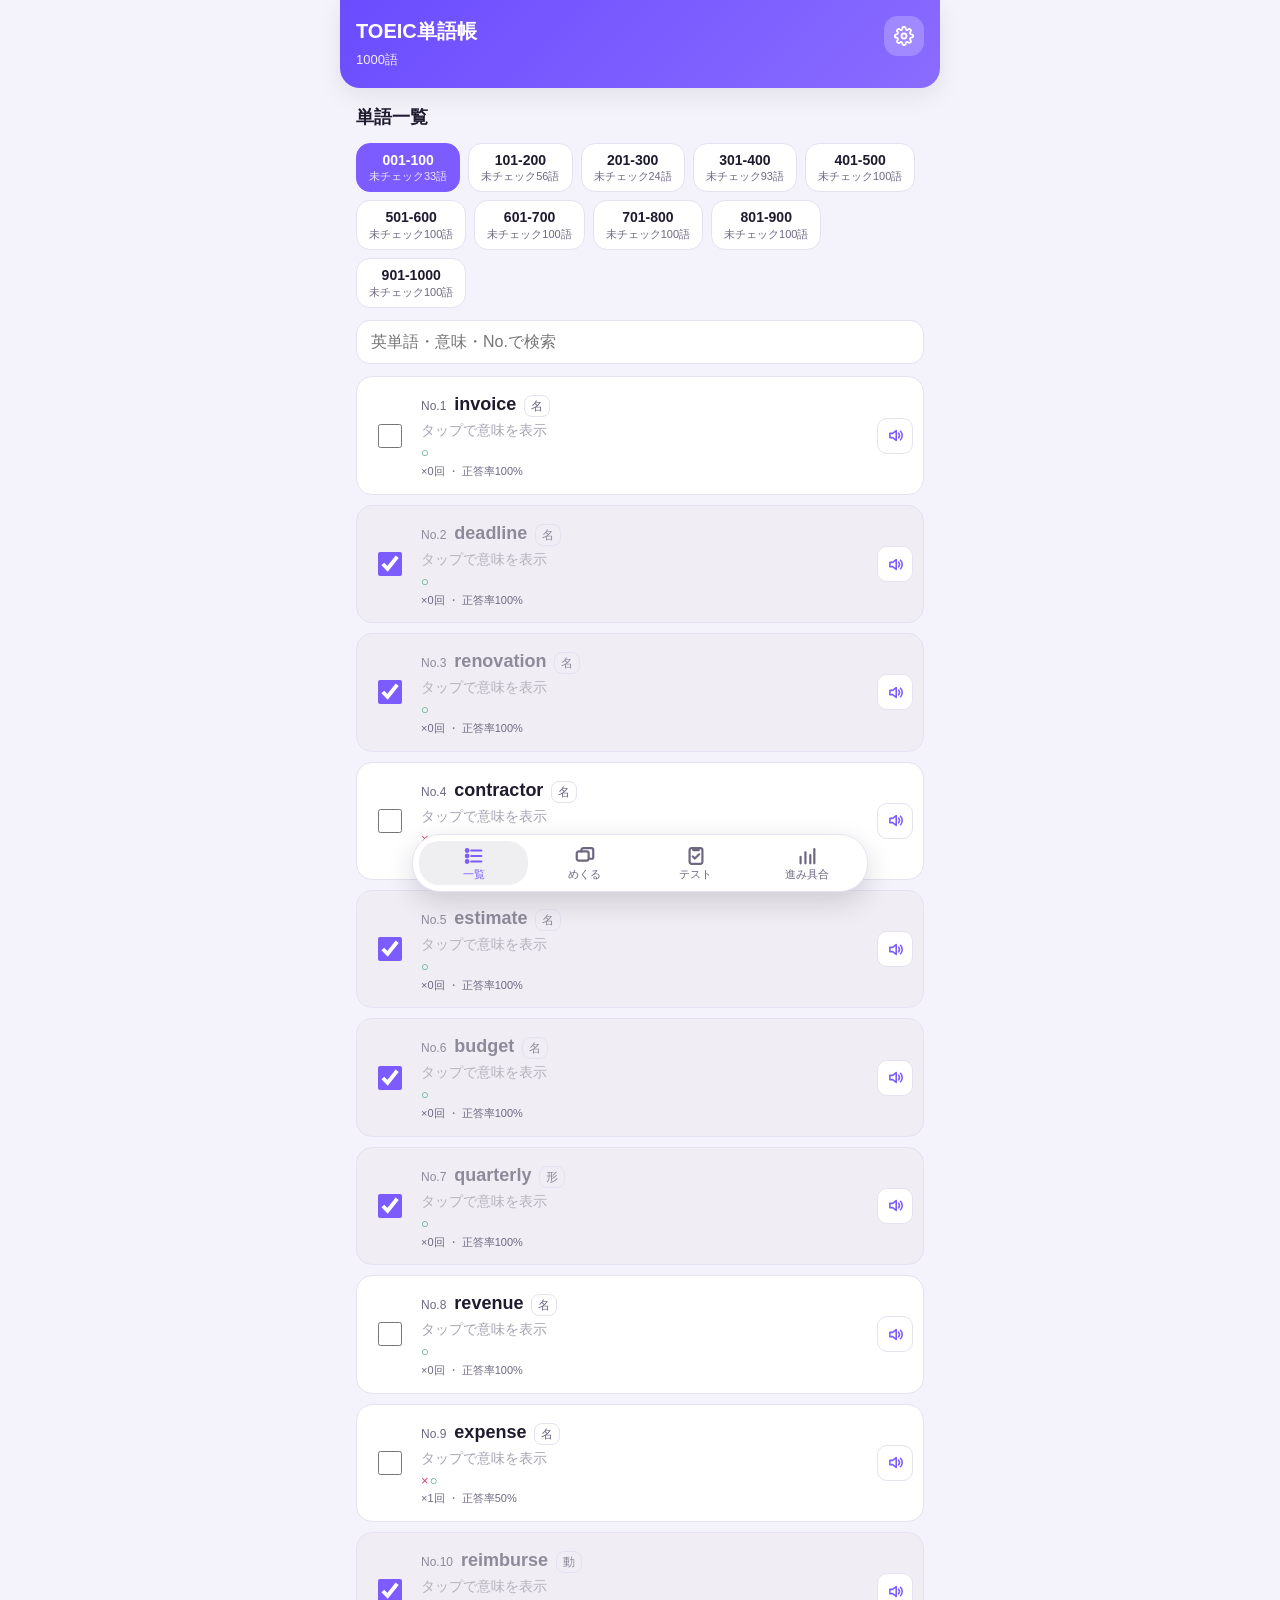
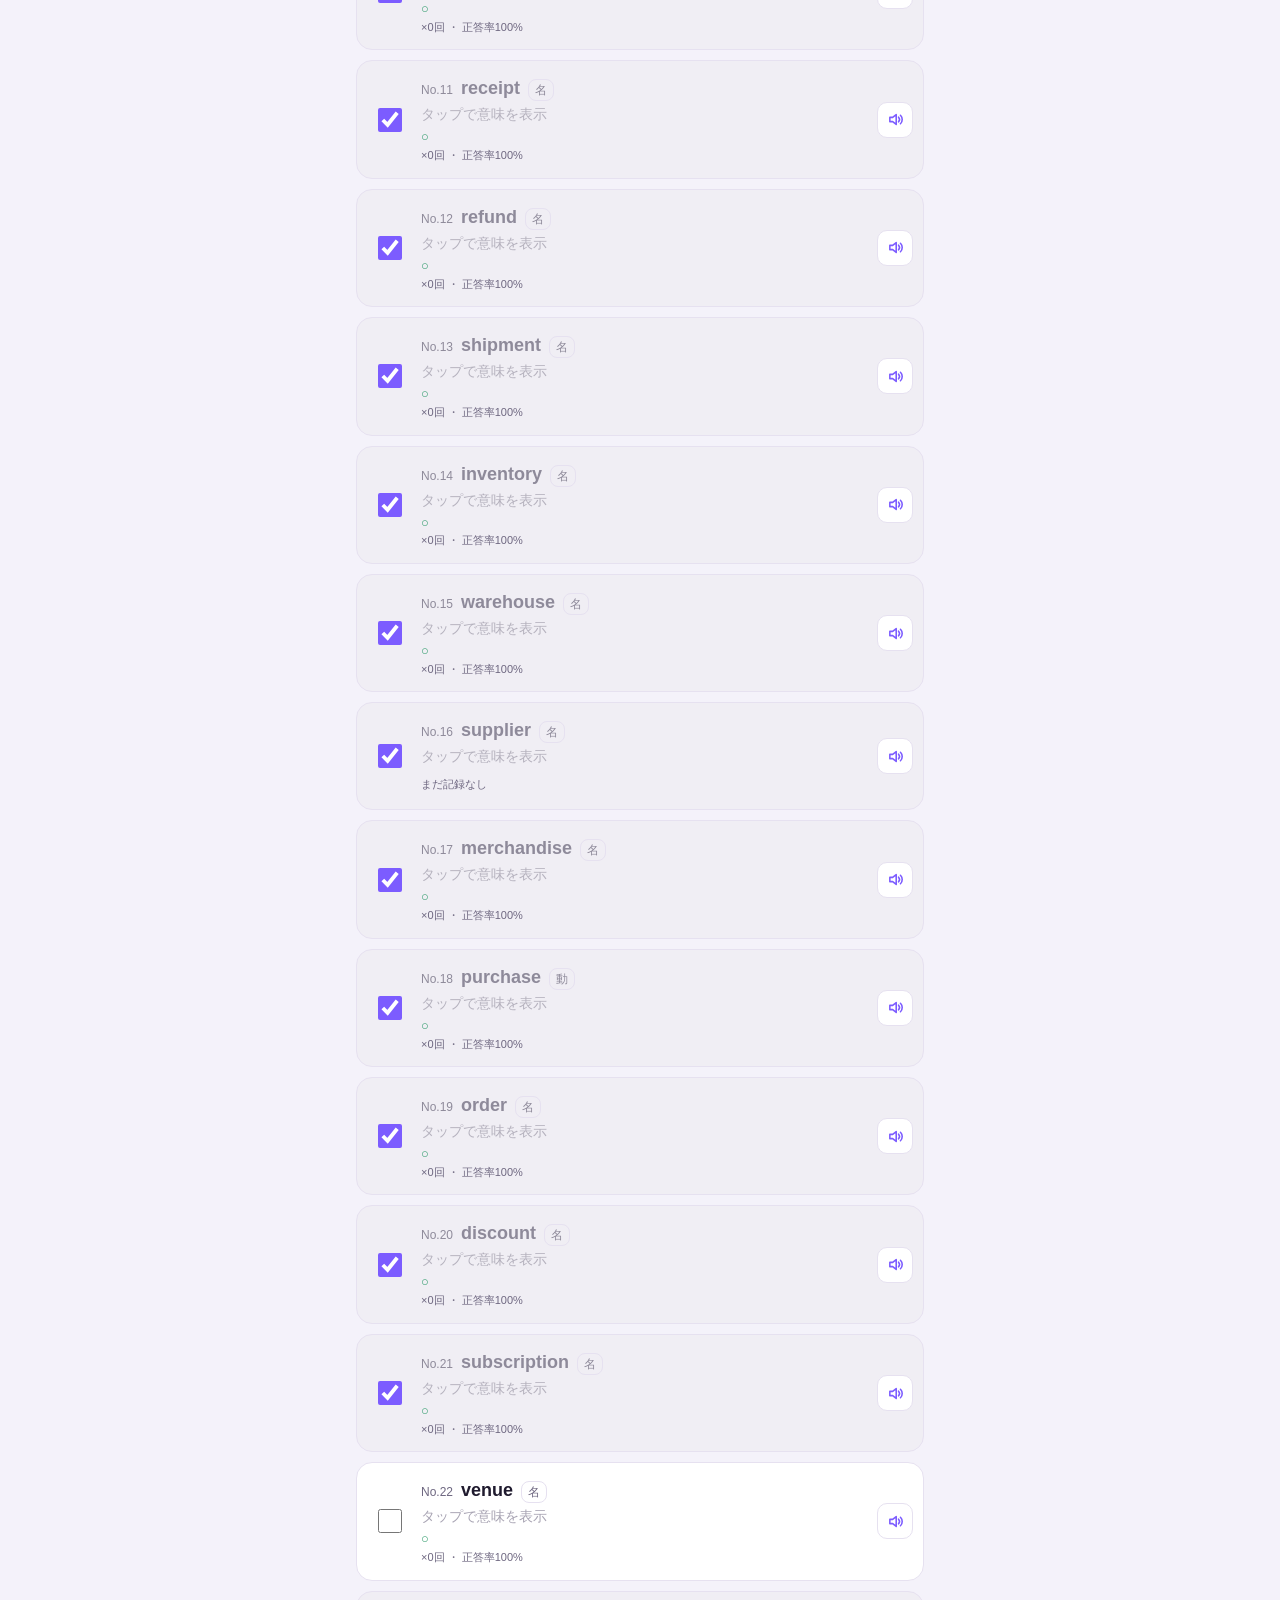
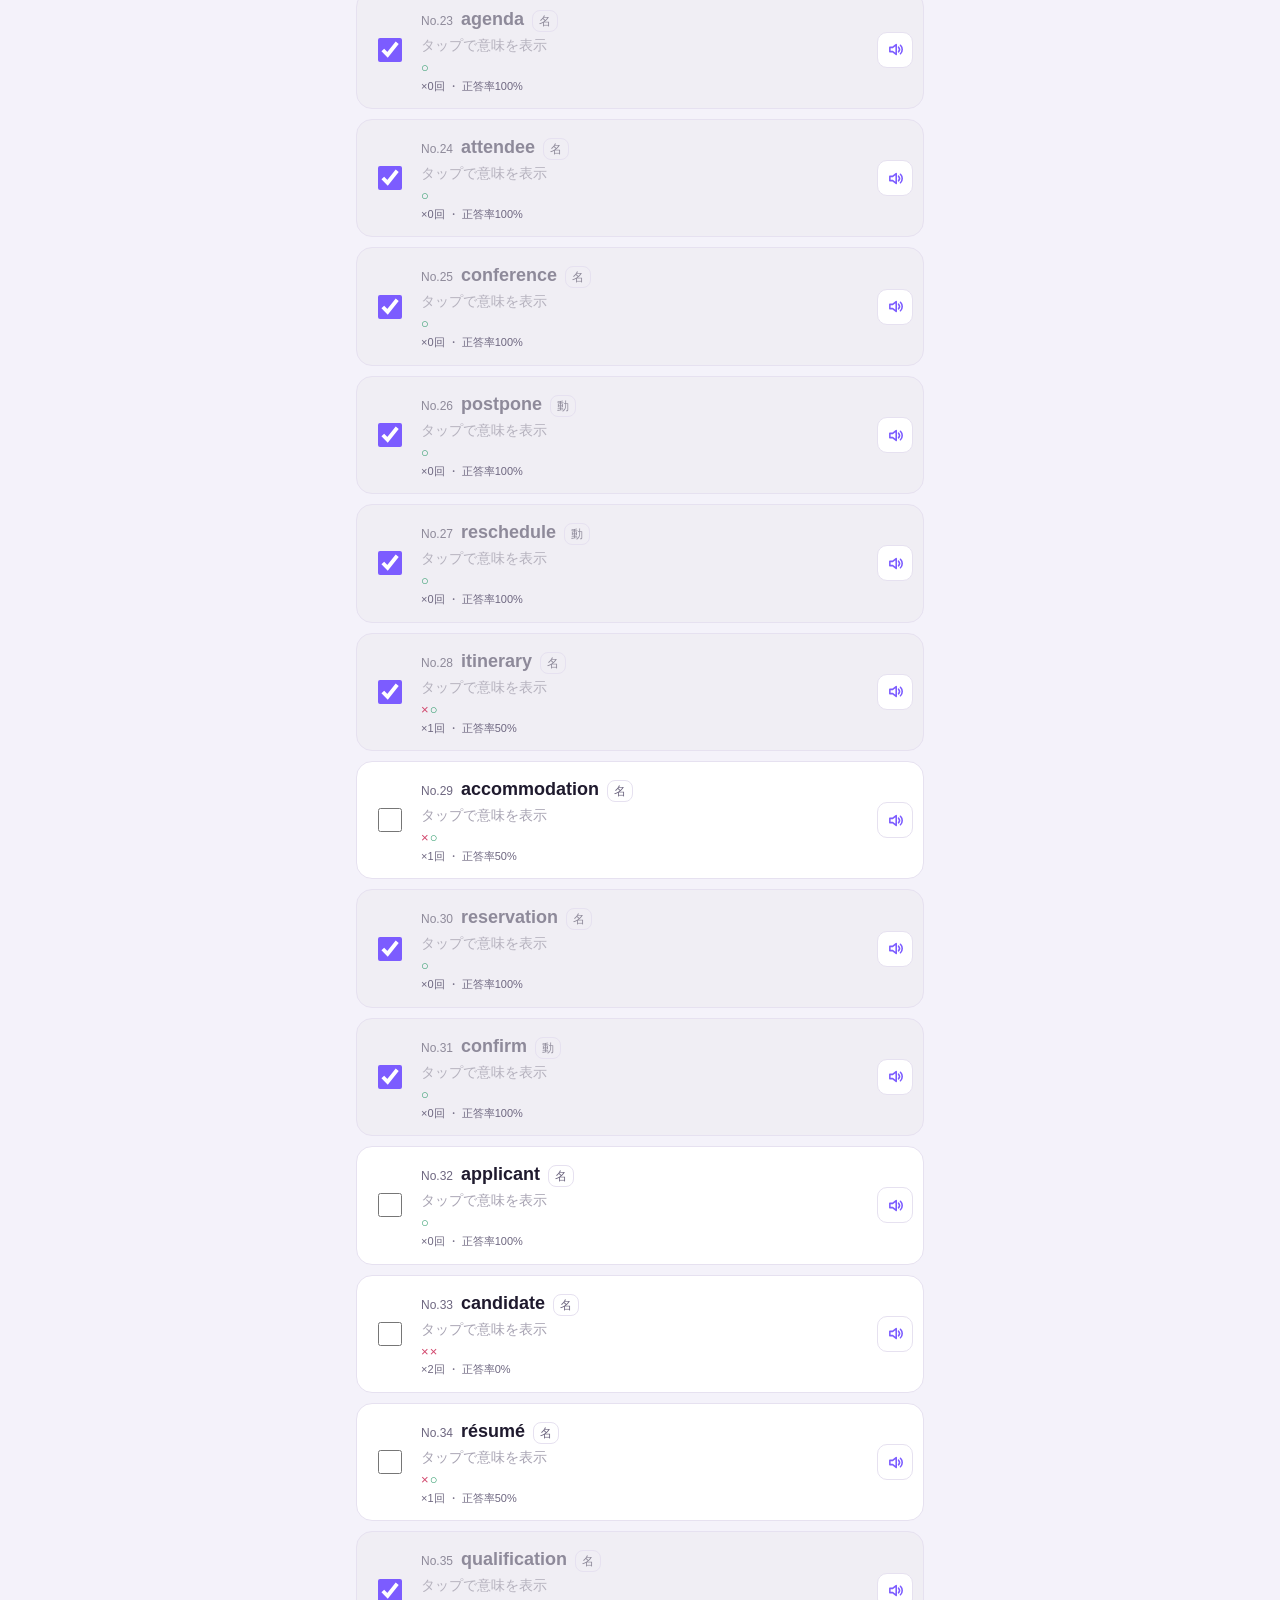
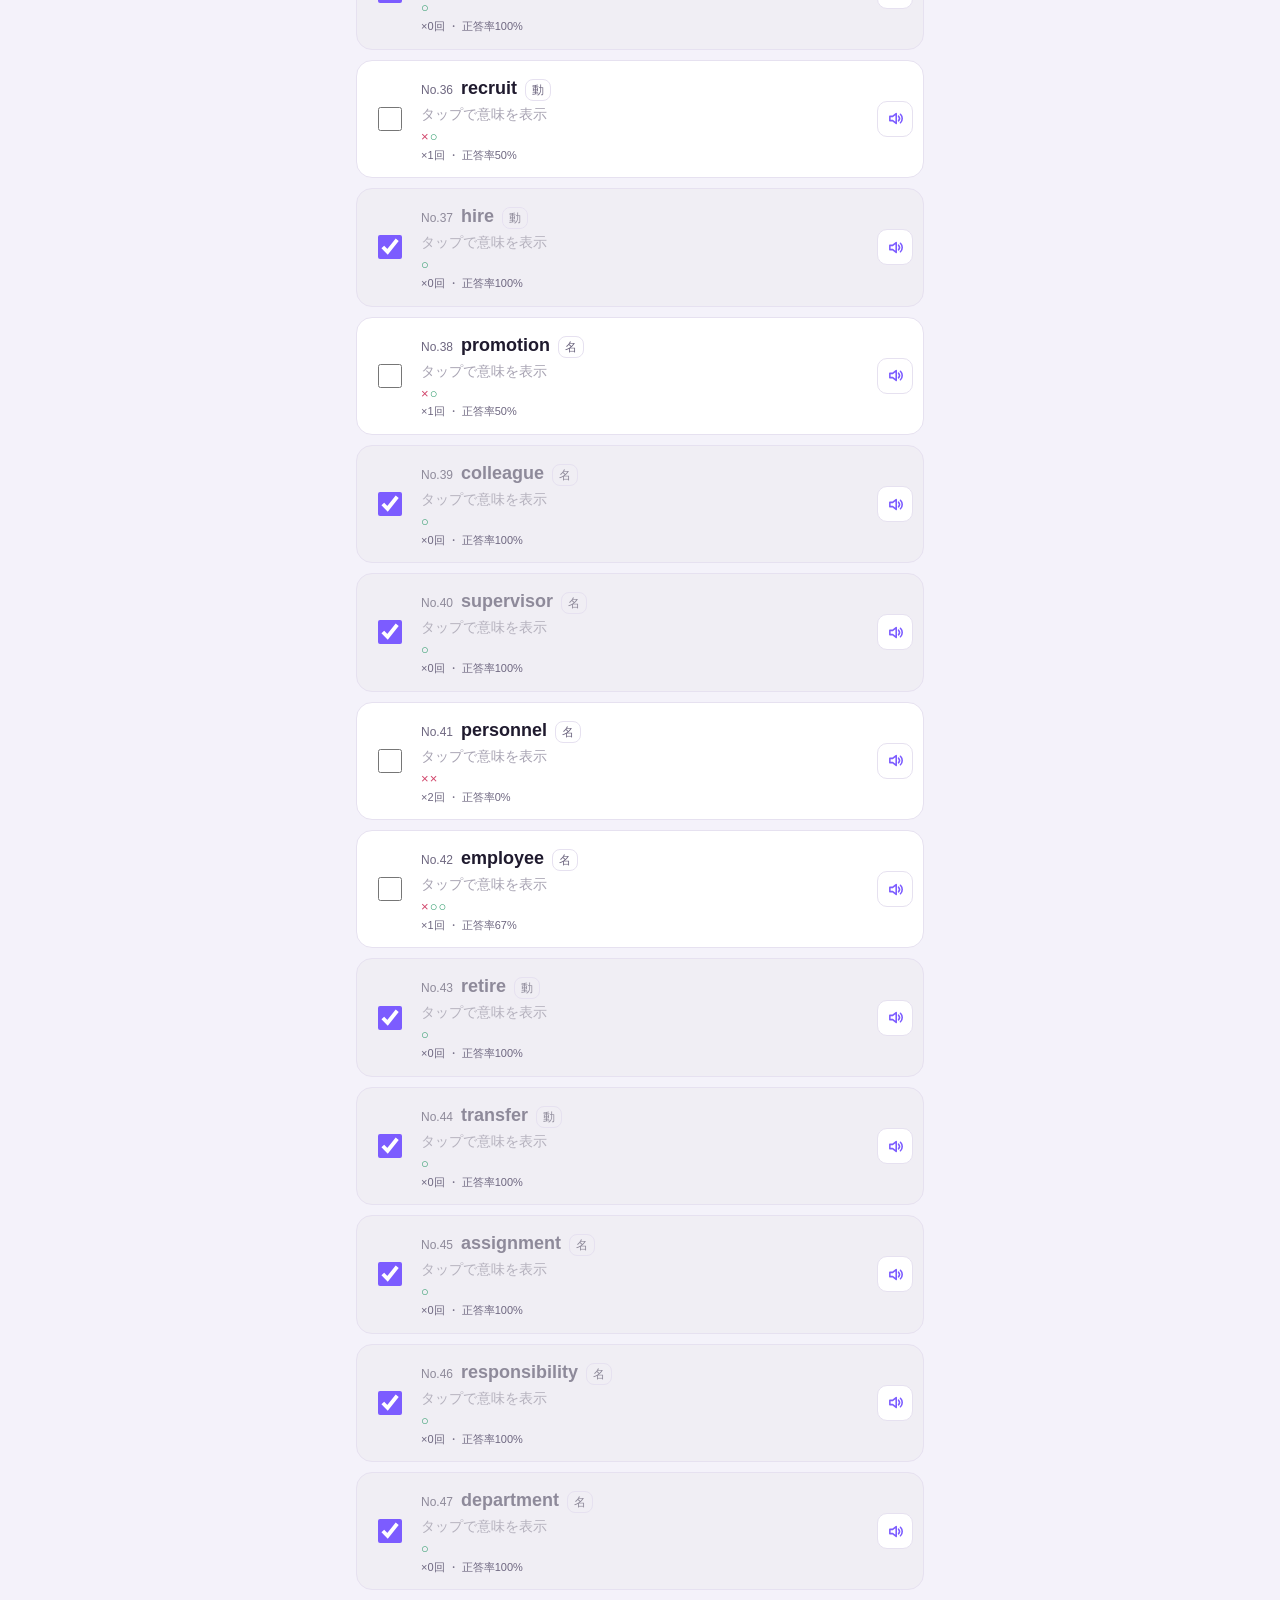
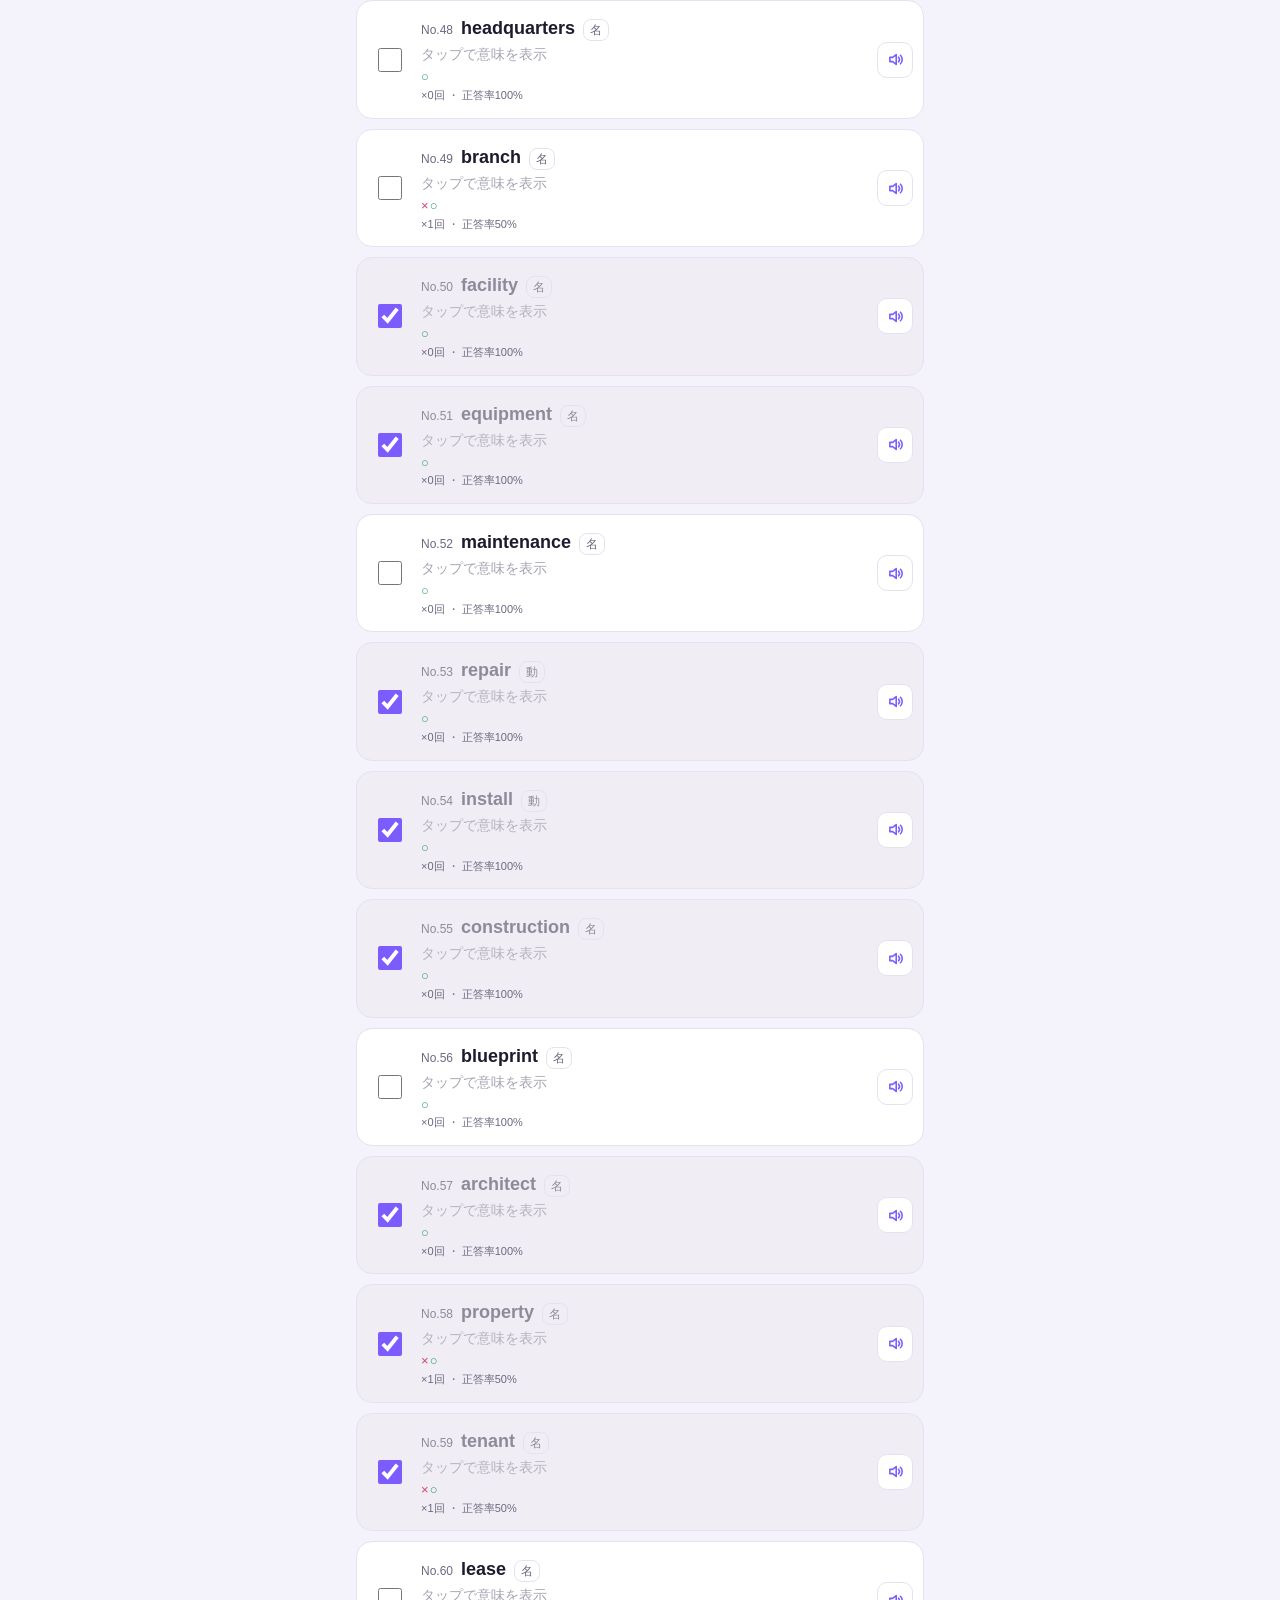
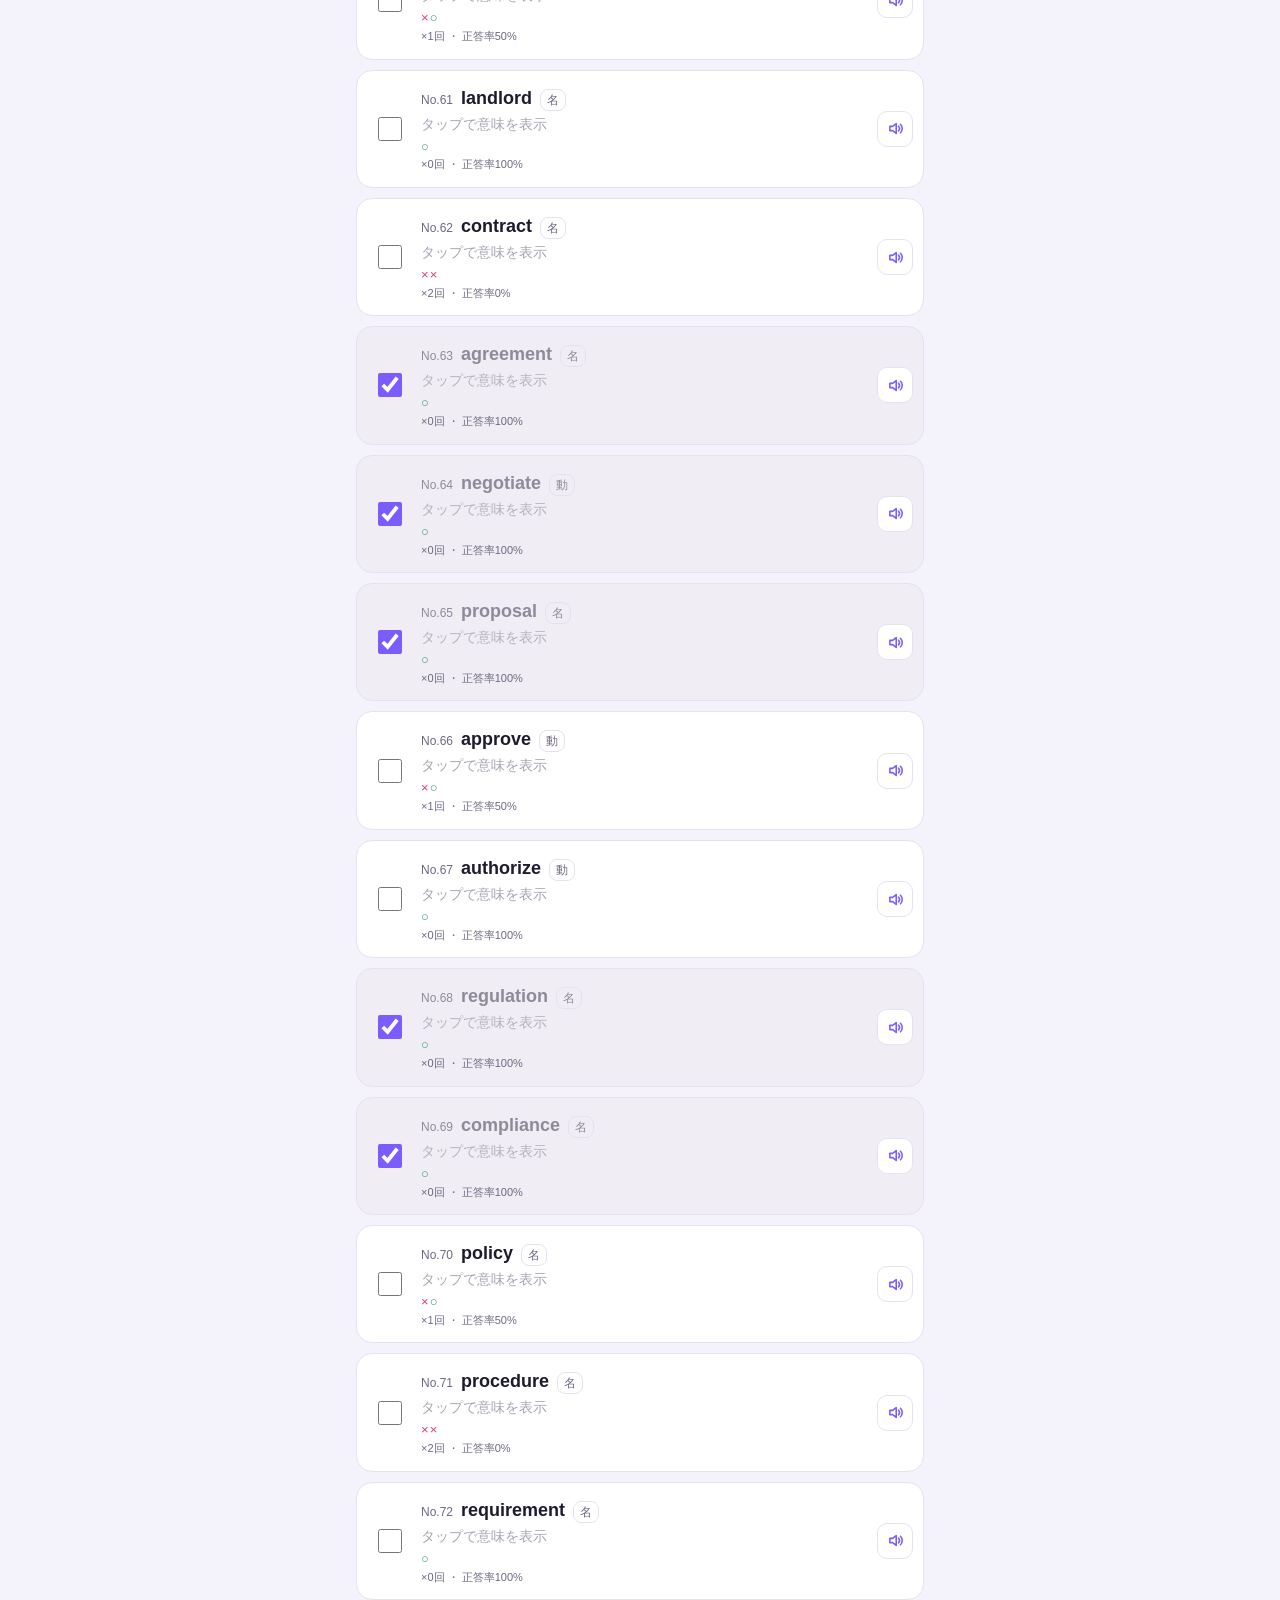
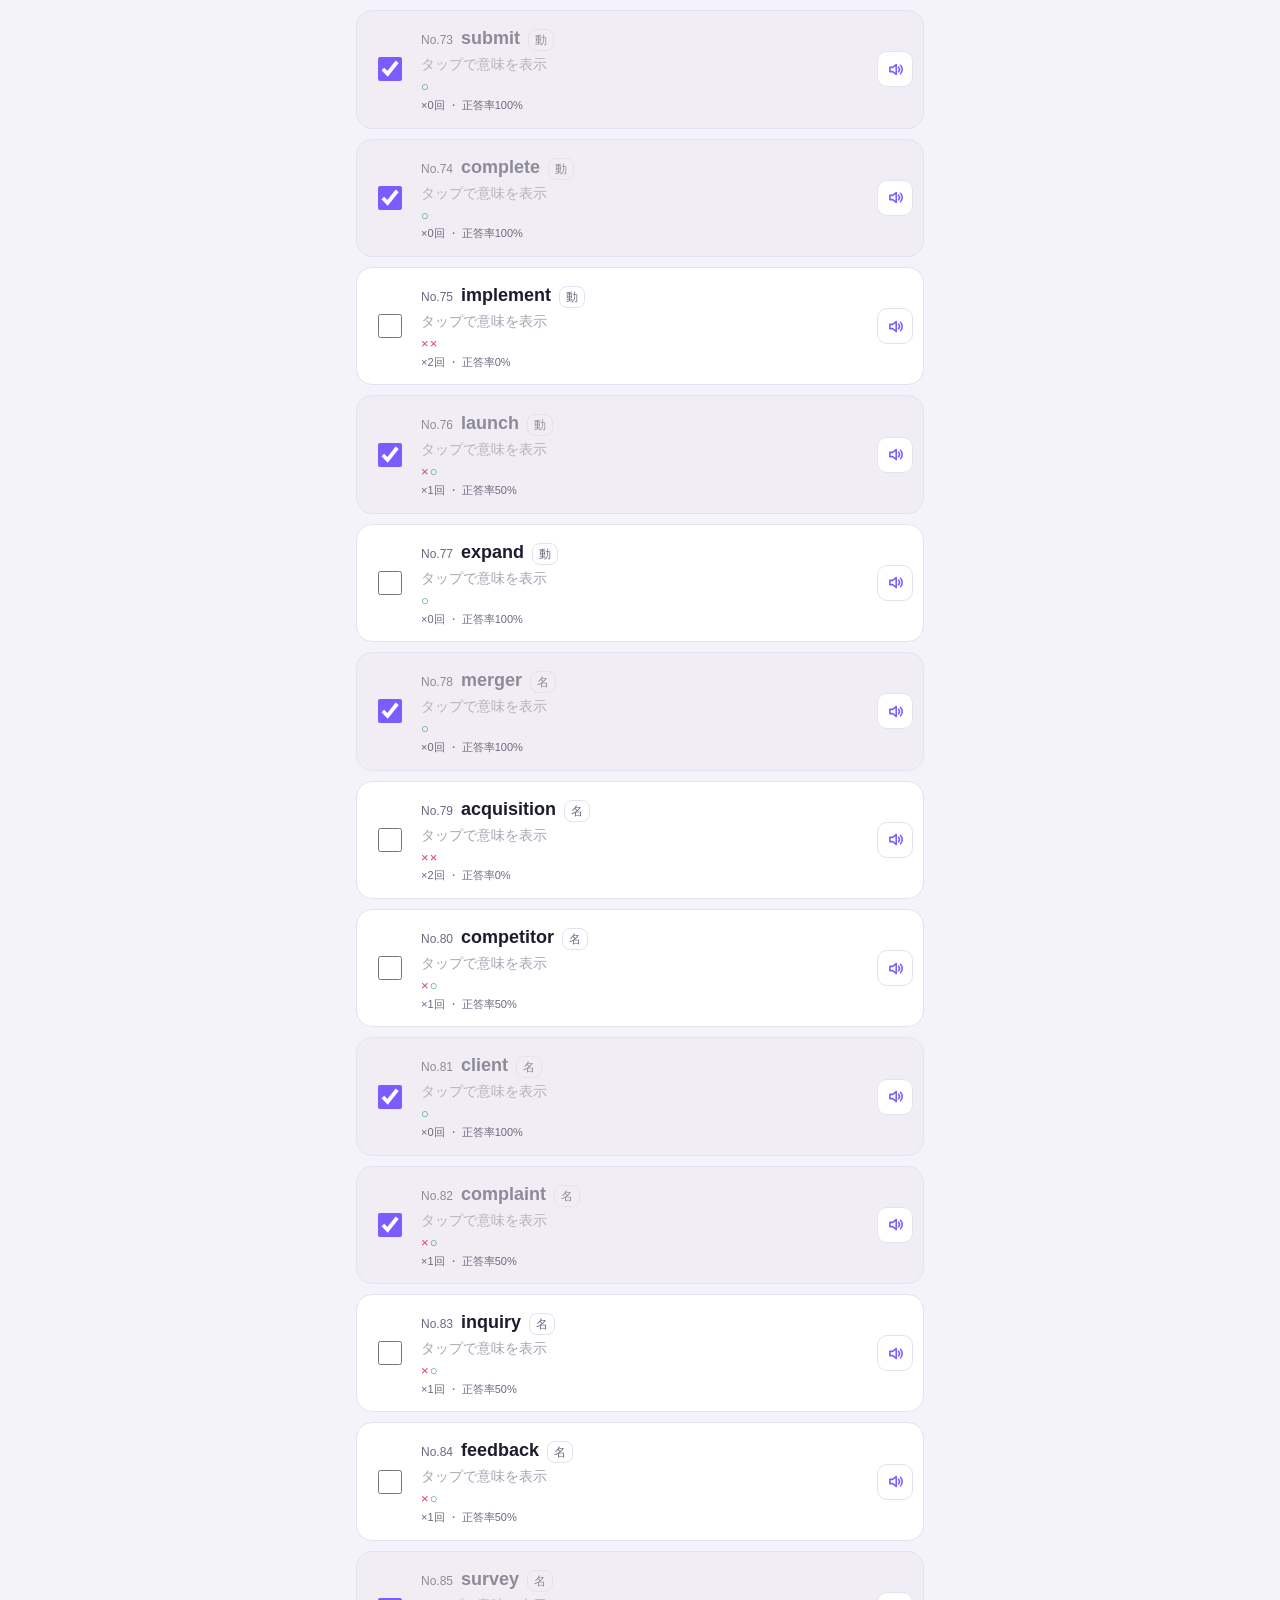
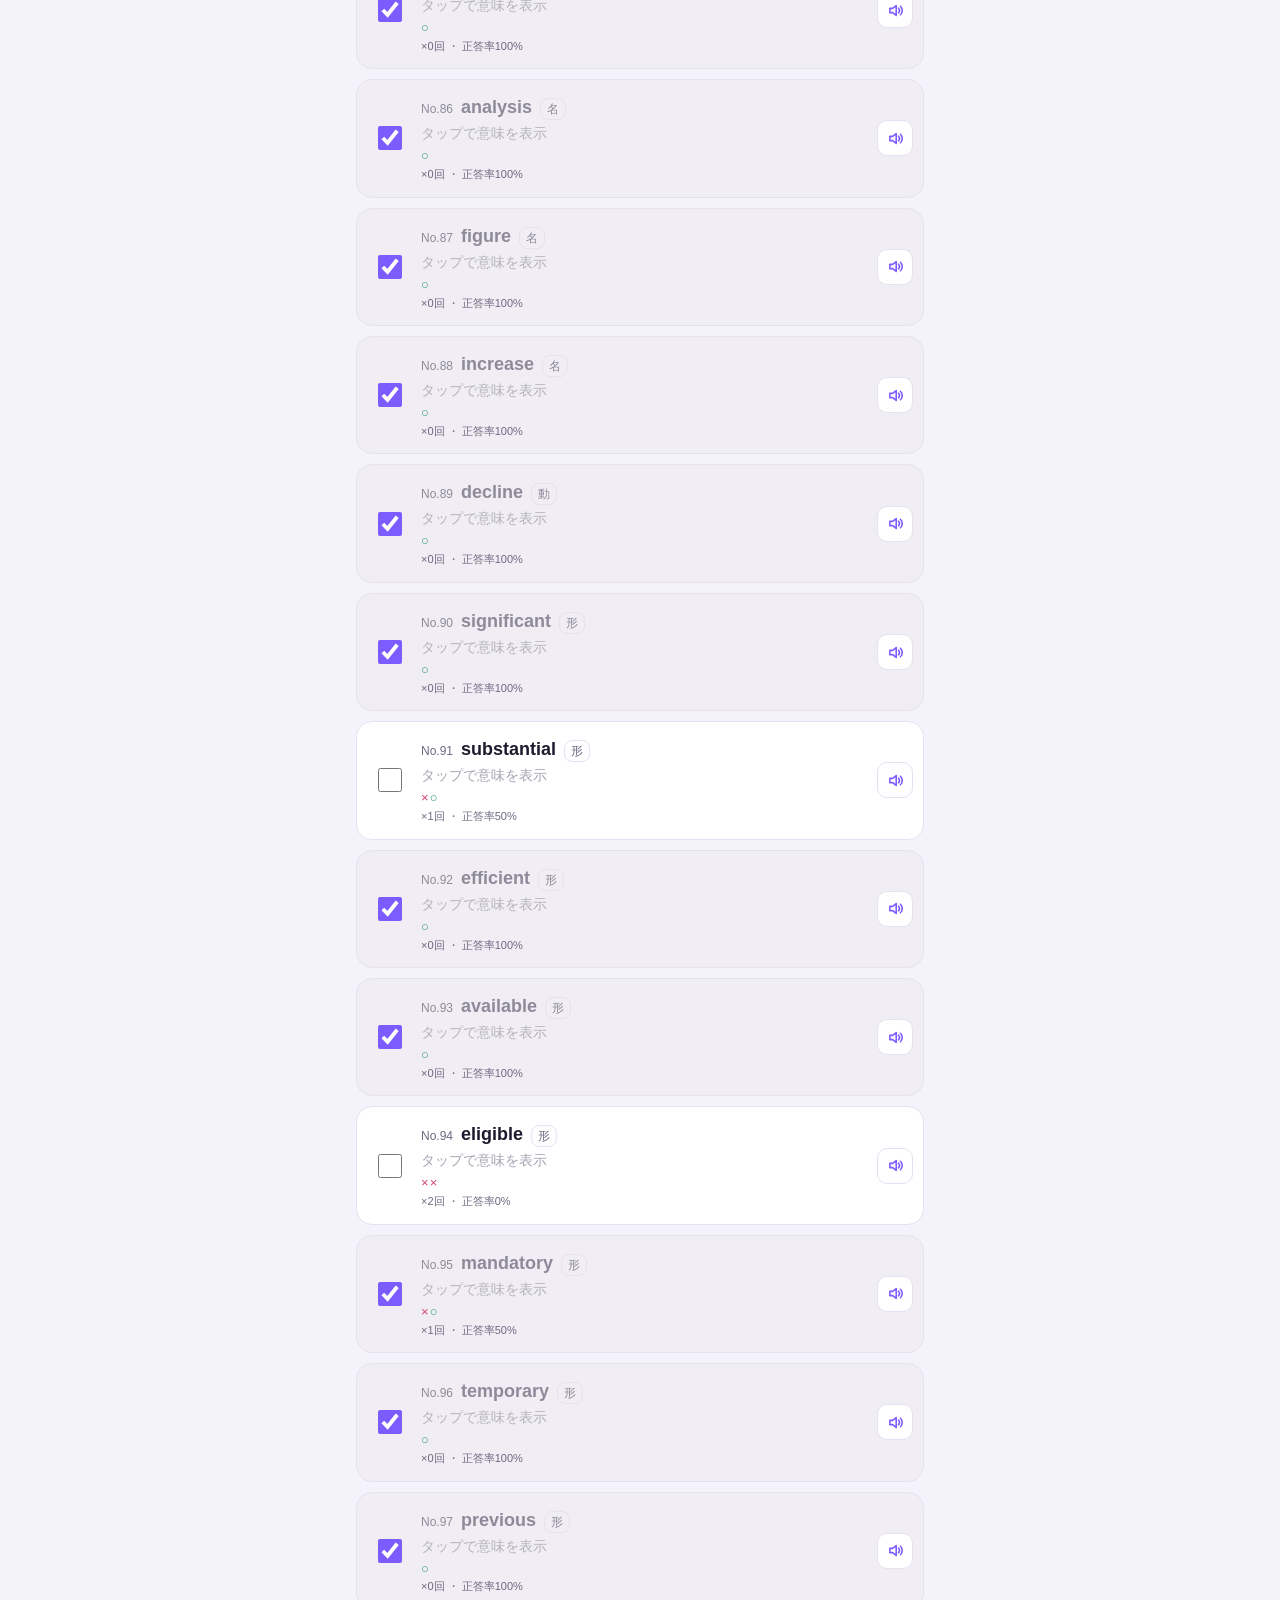
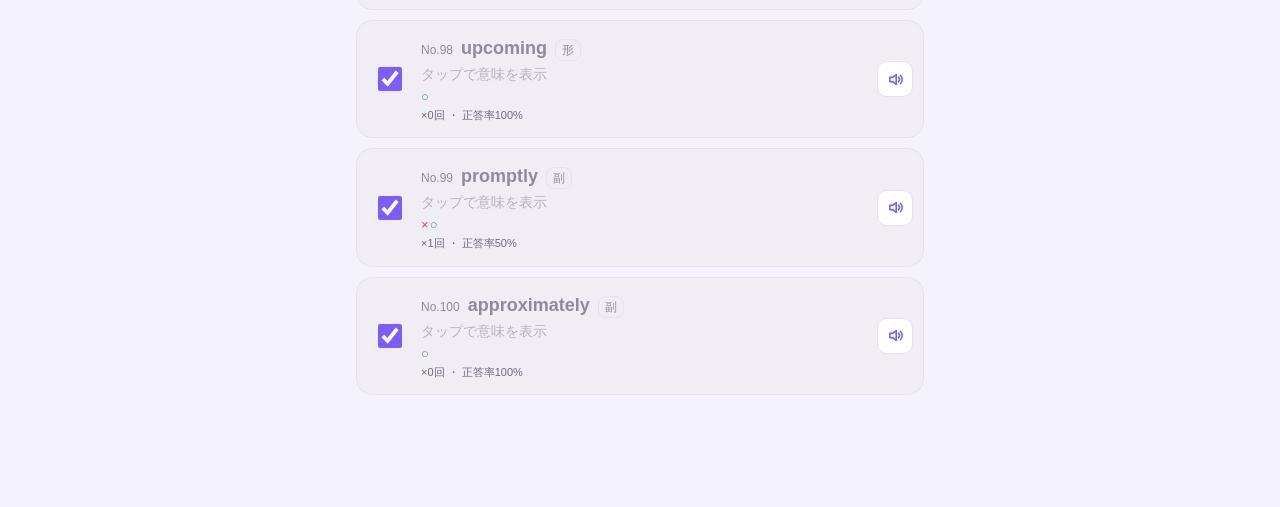
==== index.html @ 04a13815 "v2026.11.14b: 設定をヘッダー右の歯車ボタンに移動" ====
<!DOCTYPE html>
<html lang="ja">
<head>
<meta charset="UTF-8">
<meta name="viewport" content="width=device-width, initial-scale=1, maximum-scale=1, user-scalable=no, viewport-fit=cover">
<title>TOEIC単語帳</title>
<meta name="apple-mobile-web-app-capable" content="yes">
<meta name="apple-mobile-web-app-status-bar-style" content="default">
<meta name="apple-mobile-web-app-title" content="TOEIC単語帳">
<meta name="theme-color" content="#7C5CFF">
<link rel="manifest" href="manifest.webmanifest">
<link rel="apple-touch-icon" href="apple-touch-icon.png">
<link rel="icon" href="icon-192.png">
<script>
(function () {
  try {
    var pref = localStorage.getItem('tango_theme_pref') || 'auto';
    var effective = (pref === 'light' || pref === 'dark')
      ? pref
      : ((window.matchMedia && window.matchMedia('(prefers-color-scheme: dark)').matches) ? 'dark' : 'light');
    document.documentElement.setAttribute('data-theme', effective);
    document.documentElement.style.colorScheme = effective;
    var meta = document.querySelector('meta[name="theme-color"]');
    if (meta) meta.setAttribute('content', effective === 'dark' ? '#2A1E55' : '#7C5CFF');
  } catch (e) {
    document.documentElement.setAttribute('data-theme', 'light');
  }
})();
</script>
<style>
:root, [data-theme="light"] {
  --accent: #7C5CFF;
  --accent2: #5B3FE0;
  --bg: #F4F2FA;
  --card: #FFFFFF;
  --text: #1F1A2E;
  --sub: #6E6780;
  --border: #E6E1F0;
  --tabbar-bg: #FFFFFF;
  --tabbar-border: #E6E1F0;
  --tab-pill-bg: #EFEFF2;
  --learned-fg: #8E8A9A;
  --learned-bg: #F0EEF4;
  --shadow: 0 8px 24px rgba(31,26,46,0.08);
  --danger: #D1456B;
  --good: #2E9B6B;
  --close: #A3660A;
  --safe-t: env(safe-area-inset-top, 0px);
  --safe-b: env(safe-area-inset-bottom, 0px);
  --safe-l: env(safe-area-inset-left, 0px);
  --safe-r: env(safe-area-inset-right, 0px);
}
html[data-theme="dark"] {
  --accent: #A58CFF;
  --accent2: #C2B0FF;
  --bg: #121018;
  --card: #1C1826;
  --text: #EEEAF6;
  --sub: #A39BB3;
  --border: rgba(255,255,255,0.10);
  --tabbar-bg: #1C1826;
  --tabbar-border: rgba(255,255,255,0.10);
  --tab-pill-bg: #2A2534;
  --learned-fg: #6E687C;
  --learned-bg: #16131E;
  --shadow: 0 8px 24px rgba(0,0,0,0.4);
  --danger: #E78098;
  --good: #67C79A;
  --close: #E7B169;
}
* { box-sizing: border-box; min-width: 0; }
html { color-scheme: light; }
html[data-theme="dark"] { color-scheme: dark; }
html, body { margin: 0; padding: 0; background: var(--bg); touch-action: manipulation; }
body {
  font-family: -apple-system, BlinkMacSystemFont, "Hiragino Sans", "Yu Gothic", "Noto Sans CJK JP", "Noto Sans JP", sans-serif;
  color: var(--text);
  background: var(--bg);
  font-size: 16px;
  line-height: 1.5;
  overflow-wrap: anywhere;
  -webkit-text-size-adjust: 100%;
}
button, input, select {
  font-family: inherit;
  font-size: 16px;
  color: inherit;
}
button { cursor: pointer; }
button, a, input, select, textarea, label { touch-action: manipulation; }
#app {
  min-height: 100vh;
  padding-bottom: calc(96px + var(--safe-b));
  max-width: 600px;
  margin: 0 auto;
  min-width: 0;
}
.appbar {
  padding: calc(16px + var(--safe-t)) 16px 18px;
  background: linear-gradient(135deg, #6B4CFF, #8A6CFF);
  color: #fff;
  border-radius: 0 0 20px 20px;
  box-shadow: var(--shadow);
  min-width: 0;
}
.appbar-row {
  display: flex;
  align-items: flex-start;
  justify-content: space-between;
  gap: 10px;
  min-width: 0;
}
.appbar-text { flex: 1; min-width: 0; }
.appbar h1 {
  margin: 0;
  font-size: 20px;
  font-weight: 700;
  overflow: hidden;
  text-overflow: ellipsis;
  white-space: nowrap;
}
.appbar p { margin: 4px 0 0; font-size: 13px; opacity: 0.9; overflow-wrap: anywhere; }
.appbar .icon-btn {
  flex: none;
  width: 40px;
  height: 40px;
  border-radius: 14px;
  display: grid;
  place-items: center;
  color: #fff;
  background: rgba(255,255,255,0.22);
  box-shadow: none;
  border: none;
  padding: 0;
  margin: 0;
}
.appbar .icon-btn svg { width: 20px; height: 20px; }
.appbar .icon-btn[aria-pressed="true"] { background: rgba(255,255,255,0.38); }
.view-title-row {
  display: flex;
  align-items: center;
  justify-content: space-between;
  gap: 10px;
  margin: 0 0 12px;
  min-width: 0;
}
.view-title-row .view-title { margin: 0; flex: 1; min-width: 0; }
.view-title-row .btn { flex: none; min-height: 36px; padding: 0 14px; font-size: 14px; }
.view { display: none; padding: 16px; min-width: 0; }
.view.active { display: block; }
h2.view-title { margin: 0 0 12px; font-size: 18px; font-weight: 700; }
.card {
  background: var(--card);
  border: 1px solid var(--border);
  border-radius: 18px;
  box-shadow: var(--shadow);
  padding: 16px;
  min-width: 0;
  overflow-wrap: anywhere;
}
.chip-row {
  display: flex;
  flex-wrap: wrap;
  gap: 8px;
  margin-bottom: 12px;
  min-width: 0;
}
.chip {
  border: 1px solid var(--border);
  background: var(--card);
  color: var(--text);
  border-radius: 14px;
  padding: 8px 12px;
  min-height: 44px;
  font-size: 13px;
  display: flex;
  flex-direction: column;
  align-items: center;
  justify-content: center;
  gap: 2px;
  line-height: 1.2;
}
.chip b { font-size: 14px; }
.chip span.rest { font-size: 11px; color: var(--sub); }
.chip.active { background: var(--accent); border-color: var(--accent); color: #fff; }
.chip.active span.rest { color: rgba(255,255,255,0.85); }
.search-wrap { margin-bottom: 12px; }
.search-wrap input {
  width: 100%;
  min-height: 44px;
  border: 1px solid var(--border);
  background: var(--card);
  color: var(--text);
  border-radius: 14px;
  padding: 0 14px;
}
ul.word-list { list-style: none; margin: 0; padding: 0; display: flex; flex-direction: column; gap: 10px; }
li.word-row {
  border: 1px solid var(--border);
  border-radius: 16px;
  background: var(--card);
  overflow: hidden;
  min-width: 0;
}
li.word-row.is-learned { background: var(--learned-bg); }
.row-main { display: flex; align-items: center; gap: 10px; padding: 8px 10px; min-width: 0; }
.chk-wrap {
  flex: none;
  width: 44px;
  height: 44px;
  display: flex;
  align-items: center;
  justify-content: center;
}
.chk-wrap input[type="checkbox"] {
  width: 24px;
  height: 24px;
  accent-color: var(--accent);
}
.row-text { flex: 1; min-width: 0; cursor: pointer; padding: 6px 0; }
.row-top { display: flex; align-items: baseline; gap: 8px; flex-wrap: wrap; min-width: 0; }
.w-no { font-size: 12px; color: var(--sub); flex: none; }
.w-word { font-size: 18px; font-weight: 700; overflow-wrap: anywhere; }
.w-pos { font-size: 12px; color: var(--sub); border: 1px solid var(--border); border-radius: 8px; padding: 1px 6px; flex: none; }
.w-meaning, .w-meaning-placeholder { margin-top: 2px; font-size: 14px; min-height: 20px; overflow-wrap: anywhere; }
.w-meaning { color: var(--sub); }
.w-meaning-placeholder { color: var(--sub); opacity: 0.6; }
li.word-row.is-learned .w-word,
li.word-row.is-learned .w-meaning,
li.word-row.is-learned .w-meaning-placeholder,
li.word-row.is-learned .w-no,
li.word-row.is-learned .w-pos { color: var(--learned-fg); }
.row-detail { padding: 0 14px 14px 54px; display: flex; flex-direction: column; gap: 8px; border-top: 1px dashed var(--border); margin-top: 0; min-width: 0; }
.row-detail[hidden] { display: none; }
.detail-line { min-width: 0; }
.detail-label { display: inline-block; font-size: 12px; font-weight: 700; color: var(--accent); background: var(--learned-bg); border-radius: 8px; padding: 2px 8px; margin-bottom: 4px; }
.detail-line p { margin: 0; font-size: 15px; overflow-wrap: anywhere; }
.empty-msg { color: var(--sub); text-align: center; padding: 32px 0; font-size: 14px; }

.tip-label-row { display: flex; align-items: center; justify-content: space-between; gap: 8px; min-width: 0; margin-bottom: 4px; }
.tip-label-row .detail-label { margin-bottom: 0; }
.tip-edit-btn { min-height: 28px; border-radius: 10px; border: 1px solid var(--border); background: transparent; color: var(--accent); padding: 0 10px; font-size: 12px; font-weight: 700; flex: none; }
.detail-line p.tip-display { white-space: pre-wrap; }
.detail-line p.tip-placeholder { color: var(--sub); opacity: 0.7; }
.tip-textarea { display: block; width: 100%; box-sizing: border-box; min-height: 76px; font-size: 16px; line-height: 1.4; padding: 8px 10px; border: 1px solid var(--border); border-radius: 10px; background: var(--card); color: var(--text); resize: vertical; font-family: inherit; }
.flip-back .tip-textarea { min-height: 56px; }
.tip-btn-row { display: flex; gap: 8px; margin-top: 8px; flex-wrap: wrap; }
.tip-btn-row .btn { min-height: 36px; padding: 0 14px; font-size: 14px; }

.btn {
  min-height: 44px;
  border-radius: 14px;
  border: 1px solid var(--border);
  background: var(--card);
  color: var(--text);
  padding: 0 16px;
  font-size: 15px;
  font-weight: 600;
}
.btn.primary {
  background: linear-gradient(135deg, #6B4CFF, #8A6CFF);
  color: #fff;
  border: none;
}
.btn.block { width: 100%; }
.btn.ghost { background: transparent; }
.btn-row { display: flex; gap: 10px; flex-wrap: wrap; margin-top: 12px; }
.btn[disabled] { opacity: 0.5; }

.flip-card-outer { perspective: 1000px; margin-bottom: 14px; }
.flip-card {
  min-height: 210px;
  border-radius: 20px;
  background: var(--card);
  box-shadow: var(--shadow);
  border: 1px solid var(--border);
  padding: 18px 18px 20px;
  display: flex;
  flex-direction: column;
  min-width: 0;
}
.flip-front { display: flex; flex-direction: column; align-items: center; justify-content: center; gap: 10px; text-align: center; flex: 1; min-width: 0; }
.flip-front[hidden] { display: none; }
.flip-no { font-size: 13px; color: var(--sub); }
.flip-word { font-size: clamp(28px, 9vw, 40px); font-weight: 800; overflow-wrap: anywhere; }
.flip-hint { font-size: 13px; color: var(--sub); margin-top: 6px; }
.flip-speak-wrap { display: flex; justify-content: center; min-width: 0; }
.flip-speak-wrap:empty { display: none; }
.flip-back { flex: 1; min-width: 0; overflow-y: auto; max-height: min(38vh, calc(100dvh - 420px)); }
.flip-back[hidden] { display: none; }
.flip-back .w-pos { display: inline-block; margin-bottom: 8px; }
.flip-back .flip-meaning { font-size: 22px; font-weight: 700; margin: 4px 0 12px; overflow-wrap: anywhere; }
.flip-back .detail-label { display: inline-block; }
.flip-back .detail-line { margin-bottom: 10px; }
.flip-progress { text-align: center; font-size: 13px; color: var(--sub); margin-bottom: 10px; }
.flip-learned-row { display: flex; align-items: center; gap: 10px; justify-content: center; margin-top: 4px; min-height: 44px; }
.flip-nav { display: flex; gap: 10px; justify-content: space-between; margin-top: 10px; }
.flip-nav .btn { flex: 1; }

.seg { display: flex; border: 1px solid var(--border); border-radius: 14px; padding: 4px; gap: 4px; background: var(--card); }
.seg-btn { flex: 1; min-height: 40px; border-radius: 10px; border: none; background: transparent; color: var(--text); font-size: 14px; font-weight: 600; }
.seg-btn.active { background: var(--tab-pill-bg); color: var(--accent); }

.field { margin-bottom: 14px; }
.field label.field-label { display: block; font-size: 13px; color: var(--sub); margin-bottom: 6px; font-weight: 600; }

.result-stat-row { display: flex; gap: 10px; flex-wrap: wrap; margin-bottom: 14px; }
.result-stat { flex: 1; min-width: 100px; background: var(--learned-bg); border-radius: 14px; padding: 12px; text-align: center; }
.result-stat .num { font-size: 26px; font-weight: 800; color: var(--accent); }
.result-stat .lbl { font-size: 12px; color: var(--sub); }
.wrong-list { list-style: none; margin: 10px 0 0; padding: 0; display: flex; flex-direction: column; gap: 8px; }
.wrong-list li { border: 1px solid var(--border); border-radius: 12px; padding: 10px 12px; min-width: 0; }
.wrong-list .ww { font-weight: 700; }
.wrong-list .wm { color: var(--sub); font-size: 14px; }

.resume-note { font-size: 13px; color: var(--accent); margin: 0 0 12px; font-weight: 600; }
.input-q { margin-bottom: 12px; }
.input-q-head { display: flex; justify-content: space-between; align-items: baseline; gap: 8px; margin-bottom: 4px; min-width: 0; }
.input-q-no { font-size: 12px; color: var(--sub); overflow-wrap: anywhere; }
.input-q-word { font-size: 20px; font-weight: 700; margin-bottom: 10px; overflow-wrap: anywhere; }
.input-answer {
  display: block;
  width: 100%;
  min-height: 48px;
  font-size: 16px;
  border: 1px solid var(--border);
  background: var(--card);
  color: var(--text);
  border-radius: 12px;
  padding: 10px 12px;
  overflow-wrap: anywhere;
}
.ai-note { font-size: 12px; color: var(--sub); margin: 0 0 10px; }
.input-result-item { margin-bottom: 12px; }
.input-result-item .detail-line { margin-top: 8px; min-width: 0; }
.input-result-item .tip-textarea { min-height: 56px; }
.ir-head { display: flex; justify-content: space-between; gap: 8px; margin-bottom: 6px; flex-wrap: wrap; min-width: 0; }
.ir-no { font-size: 12px; color: var(--sub); flex: none; }
.ir-word { font-weight: 700; font-size: 16px; overflow-wrap: anywhere; }
.ir-line { font-size: 14px; margin-bottom: 4px; display: flex; gap: 6px; flex-wrap: wrap; min-width: 0; }
.ir-lbl { color: var(--sub); flex: none; }
.ir-val { overflow-wrap: anywhere; min-width: 0; }
.verdict { display: inline-block; font-weight: 700; font-size: 13px; padding: 4px 10px; border-radius: 10px; margin: 6px 0; }
.verdict.v-correct { color: var(--good); background: var(--learned-bg); }
.verdict.v-wrong { color: var(--danger); background: var(--learned-bg); }
.verdict.v-close { color: var(--close); background: var(--learned-bg); }
.btn-mark-correct, .btn-mark-wrong { min-height: 40px; font-size: 13px; padding: 0 12px; }

.bar-row { margin-bottom: 14px; min-width: 0; }
.bar-row .bar-label { display: flex; justify-content: space-between; font-size: 13px; margin-bottom: 6px; gap: 8px; }
.bar-row .bar-label .nm { color: var(--text); font-weight: 600; }
.bar-row .bar-label .vv { color: var(--sub); flex: none; }
.bar-track { height: 12px; border-radius: 8px; background: var(--learned-bg); overflow: hidden; }
.bar-fill { height: 100%; background: linear-gradient(135deg, #6B4CFF, #8A6CFF); border-radius: 8px; }
.bar-fill.acc { background: linear-gradient(135deg, #2E9B6B, #67C79A); }
.bar-none { font-size: 13px; color: var(--sub); }

.cycle-status { min-width: 0; }
.cycle-row { font-size: 13px; color: var(--sub); margin-bottom: 4px; min-width: 0; overflow-wrap: anywhere; }
.cycle-row:last-child { margin-bottom: 0; }
.cycle-row .cv { color: var(--text); font-weight: 700; }

.range-progress-block { padding-bottom: 14px; margin-bottom: 14px; border-bottom: 1px dashed var(--border); min-width: 0; }
.range-progress-block:last-child { padding-bottom: 0; margin-bottom: 0; border-bottom: none; }
.range-sub-rows { margin-top: 8px; display: flex; flex-direction: column; gap: 3px; min-width: 0; }
.range-sub-heading { font-size: 12px; font-weight: 700; color: var(--accent); margin-top: 6px; }
.range-sub-row { font-size: 12px; color: var(--sub); min-width: 0; overflow-wrap: anywhere; }
.range-sub-row b { color: var(--text); font-weight: 700; }

.hist-wrap { margin-top: 2px; min-width: 0; }
.hist-str { font-size: 18px; line-height: 1.4; letter-spacing: 0.12em; word-break: break-all; overflow-wrap: anywhere; font-family: "Hiragino Sans", "Yu Gothic", "Noto Sans CJK JP", "Noto Sans JP", sans-serif; }
.hist-good { color: var(--good); }
.hist-bad { color: var(--danger); }
.hist-stats { font-size: 12px; color: var(--sub); margin-top: 2px; }
.hist-none { font-size: 12px; color: var(--sub); }
.row-hist { margin-top: 4px; min-width: 0; }
.row-hist .hist-wrap { margin-top: 0; }
.row-hist .hist-str { font-size: 13px; letter-spacing: 0.08em; line-height: 1.3; }
.row-hist .hist-stats { font-size: 11px; margin-top: 1px; }
.row-hist .hist-none { font-size: 11px; }

.cal-header { display: flex; align-items: center; justify-content: space-between; gap: 8px; margin-bottom: 10px; min-width: 0; }
.cal-header .btn { min-height: 36px; min-width: 44px; padding: 0 10px; flex: none; }
.cal-title { font-weight: 700; font-size: 15px; flex: 1; text-align: center; overflow-wrap: anywhere; min-width: 0; }
.cal-weekdays { display: grid; grid-template-columns: repeat(7, 1fr); gap: 4px; margin-bottom: 4px; min-width: 0; }
.cal-weekday { text-align: center; font-size: 11px; color: var(--sub); }
.cal-grid { display: grid; grid-template-columns: repeat(7, 1fr); gap: 4px; min-width: 0; }
.cal-cell {
  position: relative;
  border-radius: 10px;
  border: 1px solid transparent;
  background: transparent;
  display: flex;
  flex-direction: column;
  align-items: center;
  justify-content: center;
  gap: 2px;
  font-size: 12px;
  color: var(--sub);
  min-height: 38px;
  min-width: 0;
  padding: 2px 0;
  font-family: inherit;
}
.cal-cell.is-pad { visibility: hidden; }
.cal-cell.has-data { background: var(--learned-bg); color: var(--text); font-weight: 600; }
.cal-cell.is-today { border-color: var(--accent); }
.cal-cell.is-selected { border-color: var(--accent); background: var(--accent); color: #fff; }
.cal-dots { display: flex; gap: 2px; height: 6px; align-items: center; }
.cal-dot { width: 4px; height: 4px; border-radius: 50%; background: var(--accent); flex: none; }
.cal-cell.is-selected .cal-dot { background: #fff; }
.cal-summary { display: flex; gap: 14px; flex-wrap: wrap; margin-top: 10px; font-size: 12px; color: var(--sub); min-width: 0; }
.cal-summary b { color: var(--text); font-weight: 700; }
#calDayDetail { margin-top: 12px; min-width: 0; }
#calDayDetail:empty { margin-top: 0; }

.speak-btn {
  flex: none;
  width: 36px;
  height: 36px;
  min-height: 0;
  border-radius: 10px;
  border: 1px solid var(--border);
  background: var(--card);
  color: var(--accent);
  display: inline-flex;
  align-items: center;
  justify-content: center;
  padding: 0;
}
.speak-btn svg { width: 17px; height: 17px; flex: none; }
.input-q-word-row { display: flex; align-items: center; gap: 8px; margin-bottom: 10px; min-width: 0; }
.input-q-word-row .input-q-word { margin-bottom: 0; }

ul.session-list { list-style: none; margin: 0; padding: 0; display: flex; flex-direction: column; gap: 8px; }
li.session-item { border: 1px solid var(--border); border-radius: 12px; padding: 10px 12px; min-width: 0; }
.session-main-wrap { cursor: pointer; min-width: 0; }
.session-date { font-size: 12px; color: var(--sub); margin-bottom: 2px; }
.session-main { display: flex; justify-content: space-between; gap: 8px; flex-wrap: wrap; min-width: 0; }
.session-label { font-weight: 600; overflow-wrap: anywhere; }
.session-score { color: var(--sub); font-size: 13px; flex: none; }
.session-detail { margin-top: 10px; border-top: 1px dashed var(--border); padding-top: 10px; display: flex; flex-direction: column; gap: 8px; min-width: 0; }
.sess-item-row { border: 1px solid var(--border); border-radius: 10px; padding: 8px 10px; min-width: 0; }
.sess-item-no { font-size: 12px; color: var(--sub); margin-right: 6px; }
.sess-item-mark { font-weight: 700; margin-right: 6px; }
.sess-item-word { font-weight: 700; overflow-wrap: anywhere; }
.sess-item-meaning { font-size: 13px; color: var(--sub); margin-top: 2px; overflow-wrap: anywhere; }
.sess-item-answer { font-size: 13px; margin-top: 2px; overflow-wrap: anywhere; }

.settings-row { display: flex; align-items: center; justify-content: space-between; gap: 10px; padding: 12px 0; border-bottom: 1px solid var(--border); flex-wrap: wrap; }
.settings-row:last-child { border-bottom: none; }
.settings-row .st-label { font-weight: 600; }
.settings-row .st-desc { font-size: 12px; color: var(--sub); margin-top: 2px; }
.import-msg { font-size: 13px; margin-top: 8px; }
.import-msg.err { color: var(--danger); }
.import-msg.ok { color: var(--good); }
.file-label { display: inline-flex; align-items: center; justify-content: center; min-height: 44px; padding: 0 16px; border-radius: 14px; border: 1px solid var(--border); background: var(--card); font-weight: 600; font-size: 14px; }
.footer-note { text-align: center; font-size: 12px; color: var(--sub); margin-top: 20px; }

nav.tabbar {
  position: fixed;
  left: calc(12px + var(--safe-l));
  right: calc(12px + var(--safe-r));
  bottom: calc(8px + var(--safe-b));
  max-width: 456px;
  margin: 0 auto;
  display: flex;
  gap: 2px;
  background: var(--tabbar-bg);
  border: 1px solid var(--tabbar-border);
  border-radius: 28px;
  padding: 6px;
  box-shadow: 0 10px 28px rgba(31,26,46,0.16);
  z-index: 200;
}
nav.tabbar.is-hidden { display: none; }
.tab-btn {
  flex: 1;
  min-height: 44px;
  display: flex;
  flex-direction: column;
  align-items: center;
  justify-content: center;
  gap: 2px;
  background: none;
  border: none;
  border-radius: 20px;
  color: var(--sub);
  padding: 4px 2px;
  min-width: 0;
}
.tab-btn svg { width: 22px; height: 22px; flex: none; }
.tab-btn span { font-size: 10.5px; line-height: 1.1; }
.tab-btn.active { background: var(--tab-pill-bg); color: var(--accent); }
</style>
<script>
(function () {
  try {
    var lastTouchEnd = 0;
    function isEditableTarget(el) {
      if (!el) return false;
      var tag = el.tagName;
      return tag === "INPUT" || tag === "TEXTAREA" || tag === "SELECT" || el.isContentEditable;
    }
    document.addEventListener("touchend", function (e) {
      if (isEditableTarget(e.target)) return;
      var now = Date.now();
      if (now - lastTouchEnd <= 300) e.preventDefault();
      lastTouchEnd = now;
    }, { passive: false });
    document.addEventListener("dblclick", function (e) {
      if (isEditableTarget(e.target)) return;
      e.preventDefault();
    }, { passive: false });
  } catch (e) {}
})();
</script>
</head>
<body>
<div id="app">
  <header class="appbar">
    <div class="appbar-row">
      <div class="appbar-text">
        <h1>TOEIC単語帳</h1>
        <p id="appbarSub">No.1〜1000</p>
      </div>
      <button type="button" class="icon-btn" id="settingsBtn" aria-label="設定" aria-pressed="false">
        <svg viewBox="0 0 24 24" fill="none" stroke="currentColor" stroke-width="2.2" stroke-linecap="round" stroke-linejoin="round" aria-hidden="true">
          <circle cx="12" cy="12" r="3"></circle>
          <path d="M19.4 15a1.65 1.65 0 0 0 .33 1.82l.06.06a2 2 0 1 1-2.83 2.83l-.06-.06a1.65 1.65 0 0 0-1.82-.33 1.65 1.65 0 0 0-1 1.51V21a2 2 0 1 1-4 0v-.09A1.65 1.65 0 0 0 9 19.4a1.65 1.65 0 0 0-1.82.33l-.06.06a2 2 0 1 1-2.83-2.83l.06-.06a1.65 1.65 0 0 0 .33-1.82 1.65 1.65 0 0 0-1.51-1H3a2 2 0 1 1 0-4h.09A1.65 1.65 0 0 0 4.6 9a1.65 1.65 0 0 0-.33-1.82l-.06-.06a2 2 0 1 1 2.83-2.83l.06.06a1.65 1.65 0 0 0 1.82.33H9a1.65 1.65 0 0 0 1-1.51V3a2 2 0 1 1 4 0v.09a1.65 1.65 0 0 0 1 1.51 1.65 1.65 0 0 0 1.82-.33l.06-.06a2 2 0 1 1 2.83 2.83l-.06.06a1.65 1.65 0 0 0-.33 1.82V9a1.65 1.65 0 0 0 1.51 1H21a2 2 0 1 1 0 4h-.09a1.65 1.65 0 0 0-1.51 1z"></path>
        </svg>
      </button>
    </div>
  </header>

  <section class="view active" id="view-list">
    <h2 class="view-title">単語一覧</h2>
    <div class="chip-row" id="listRangeChips"></div>
    <div class="search-wrap">
      <input type="text" id="listSearch" placeholder="英単語・意味・No.で検索" aria-label="検索">
    </div>
    <ul class="word-list" id="listWords"></ul>
  </section>

  <section class="view" id="view-flip">
    <h2 class="view-title">めくる</h2>
    <div class="chip-row" id="flipRangeChips"></div>
    <div class="btn-row" style="margin-top:0;margin-bottom:10px;">
      <button class="btn" id="flipShuffleBtn" aria-pressed="false">シャッフル: オフ</button>
      <button class="btn" id="flipUnlearnedBtn" aria-pressed="false">未習得だけ: オフ</button>
      <button class="btn primary" id="flipStartBtn">最初から</button>
    </div>
    <div class="flip-progress" id="flipProgress">0 / 0</div>
    <div class="flip-card-outer">
      <div class="flip-card" id="flipCard">
        <div class="flip-front" id="flipFront">
          <div class="flip-no" id="flipFrontNo"></div>
          <div class="flip-word" id="flipFrontWord">カードがありません</div>
          <div class="flip-speak-wrap" id="flipFrontSpeakWrap"></div>
          <div class="flip-hint">タップして意味を見る</div>
        </div>
        <div class="flip-back" id="flipBack" hidden>
          <div class="w-pos" id="flipBackPos"></div>
          <div class="flip-meaning" id="flipBackMeaning"></div>
          <div class="flip-speak-wrap" id="flipBackSpeakWrap"></div>
          <div class="detail-line" id="flipBackTipWrap"></div>
          <div class="detail-line" id="flipBackExampleWrap">
            <span class="detail-label">例文</span>
            <p id="flipBackExample"></p>
          </div>
          <div class="detail-line">
            <span class="detail-label">記録</span>
            <div id="flipBackHistory"></div>
          </div>
        </div>
      </div>
    </div>
    <div class="flip-learned-row">
      <label style="display:flex;align-items:center;gap:8px;">
        <input type="checkbox" id="flipLearnedChk" style="width:22px;height:22px;">
        覚えた
      </label>
    </div>
    <div class="flip-nav">
      <button class="btn block" id="flipPrevBtn">前へ</button>
      <button class="btn block" id="flipNextBtn">次へ</button>
    </div>
  </section>

  <section class="view" id="view-test">
    <h2 class="view-title">テスト</h2>
    <div id="testSetup">
      <div class="field">
        <label class="field-label">範囲</label>
        <div class="chip-row" id="testRangeChips"></div>
      </div>
      <div class="field">
        <label class="field-label">対象</label>
        <div class="seg" id="testTargetSeg">
          <button type="button" class="seg-btn" data-target="unchecked">未チェックだけ</button>
          <button type="button" class="seg-btn" data-target="all">全部（チェック済みも含む）</button>
        </div>
      </div>
      <div class="field">
        <label class="field-label">出題数</label>
        <div class="chip-row" id="testCountChips"></div>
      </div>
      <div class="card" style="margin-bottom:14px;">
        <div class="cycle-status" id="testCycleStatus" style="margin:0 0 10px;"></div>
        <button type="button" class="btn block" id="cycleResetBtn" style="color:var(--danger);">周回をリセット</button>
      </div>
      <button class="btn primary block" id="testStartBtn">テストを始める</button>
      <p class="empty-msg" id="testSetupMsg" style="display:none;"></p>
    </div>
    <div id="inputTest" style="display:none;">
      <p class="resume-note" id="inputResumeNote" style="display:none;">前回の続きから再開しました</p>
      <div id="inputTestList"></div>
      <div class="btn-row" style="padding-bottom:4px;">
        <button class="btn primary block" id="inputGradeBtn">採点</button>
      </div>
      <div class="btn-row" style="padding-bottom:4px;">
        <button type="button" class="btn block" id="abortInputBtn" style="color:var(--danger);">中断</button>
      </div>
    </div>
    <div id="inputResult" style="display:none;">
      <div class="result-stat-row">
        <div class="result-stat"><div class="num" id="inputResultAccuracy">0%</div><div class="lbl">正答率</div></div>
        <div class="result-stat"><div class="num" id="inputResultCorrect">0/0</div><div class="lbl">正解数</div></div>
      </div>
      <p class="ai-note" id="inputAiNote" style="display:none;">AI判定は使えませんでした</p>
      <div id="inputResultList"></div>
      <div class="btn-row">
        <button class="btn primary" id="continueInputBtn">続けてテストする</button>
        <button class="btn" id="backToSetupInputBtn">もう一度設定する</button>
      </div>
    </div>
  </section>

  <section class="view" id="view-progress">
    <h2 class="view-title">進み具合</h2>
    <div class="card" style="margin-bottom:16px;">
      <div class="bar-row" style="margin-bottom:0;">
        <div class="bar-label"><span class="nm">全体の習得</span><span class="vv" id="progOverallText">0 / 1000</span></div>
        <div class="bar-track"><div class="bar-fill" id="progOverallBar" style="width:0%"></div></div>
      </div>
    </div>
    <h2 class="view-title" style="font-size:15px;">範囲ごとの習得</h2>
    <div class="card" style="margin-bottom:16px;" id="progRangeLearned"></div>
    <h2 class="view-title" style="font-size:15px;">範囲ごとの正答率</h2>
    <div class="card" style="margin-bottom:16px;" id="progRangeAccuracy"></div>
    <h2 class="view-title" style="font-size:15px;">学習記録カレンダー</h2>
    <div class="card" style="margin-bottom:16px;" id="progCalendarCard">
      <div class="cal-header">
        <button type="button" class="btn" id="calPrevBtn" aria-label="前の月">&lt;</button>
        <div class="cal-title" id="calTitle"></div>
        <button type="button" class="btn" id="calNextBtn" aria-label="次の月">&gt;</button>
      </div>
      <div class="cal-weekdays" id="calWeekdays"></div>
      <div class="cal-grid" id="calGrid"></div>
      <div class="cal-summary" id="calSummary"></div>
      <p class="import-msg" id="calUnknownMsg" style="display:none;"></p>
      <div id="calDayDetail"></div>
    </div>
    <h2 class="view-title" style="font-size:15px;">テストの記録</h2>
    <div class="card" id="progSessionList"></div>
  </section>

  <section class="view" id="view-settings">
    <div class="view-title-row">
      <h2 class="view-title">設定</h2>
      <button type="button" class="btn" id="settingsBackBtn">戻る</button>
    </div>
    <div class="card" style="margin-bottom:16px;">
      <div class="settings-row" style="flex-direction:column;align-items:stretch;">
        <div class="st-label" style="margin-bottom:10px;">外観</div>
        <div class="seg" id="themeSeg">
          <button class="seg-btn" data-theme-choice="auto">自動</button>
          <button class="seg-btn" data-theme-choice="light">ライト</button>
          <button class="seg-btn" data-theme-choice="dark">ダーク</button>
        </div>
      </div>
    </div>
    <div class="card" style="margin-bottom:16px;">
      <div class="settings-row">
        <div>
          <div class="st-label">学習記録を書き出す</div>
          <div class="st-desc">現在の記録をJSONファイルとして保存します</div>
        </div>
        <button class="btn" id="exportBtn">書き出す</button>
      </div>
      <div class="settings-row">
        <div>
          <div class="st-label">学習記録を読み込む</div>
          <div class="st-desc">保存したJSONファイルから記録を復元します</div>
        </div>
        <label class="file-label" for="importFile">読み込む</label>
        <input type="file" id="importFile" accept="application/json" style="display:none;">
      </div>
      <p class="import-msg" id="importMsg" style="display:none;"></p>
    </div>
    <div class="card" style="margin-bottom:16px;">
      <div class="settings-row">
        <div>
          <div class="st-label">記録リセット</div>
          <div class="st-desc">学習記録をExcelの初期値に戻します（テーマ設定は変わりません）</div>
        </div>
        <button class="btn" id="resetBtn" style="color:var(--danger);">リセット</button>
      </div>
    </div>
    <div class="card" style="margin-bottom:16px;">
      <div class="settings-row" style="flex-direction:column;align-items:stretch;">
        <div class="st-label" style="margin-bottom:6px;">Gemini APIキー（任意）</div>
        <div class="st-desc" style="margin-bottom:10px;">入力テストで不正解になった問題だけ、AIに意味の妥当性を確認させます。キーがなくてもすべての機能は動作します。</div>
        <input type="password" id="geminiKeyInput" autocomplete="off" placeholder="APIキーを入力" style="width:100%;min-height:44px;border:1px solid var(--border);background:var(--card);color:var(--text);border-radius:14px;padding:0 14px;margin-bottom:10px;">
        <div class="btn-row" style="margin-top:0;">
          <button class="btn primary" id="geminiKeySaveBtn">保存</button>
          <button class="btn" id="geminiKeyDeleteBtn" style="display:none;color:var(--danger);">削除</button>
        </div>
        <p class="st-desc" id="geminiKeyStatus" style="margin-top:8px;">未設定です（なくても動作します）</p>
      </div>
    </div>
    <p class="footer-note">データ出典：TOEIC単語帳 001-1000<br>v2026.11.14b</p>
  </section>
</div>

<nav class="tabbar" id="tabbar">
  <button class="tab-btn active" data-tab="list" aria-label="一覧">
    <svg viewBox="0 0 24 24" fill="none" stroke="currentColor" stroke-width="2.4" stroke-linecap="round" stroke-linejoin="round">
      <line x1="9" y1="6" x2="20" y2="6"></line>
      <line x1="9" y1="12" x2="20" y2="12"></line>
      <line x1="9" y1="18" x2="20" y2="18"></line>
      <circle cx="4.5" cy="6" r="1.4"></circle>
      <circle cx="4.5" cy="12" r="1.4"></circle>
      <circle cx="4.5" cy="18" r="1.4"></circle>
    </svg>
    <span>一覧</span>
  </button>
  <button class="tab-btn" data-tab="flip" aria-label="めくる">
    <svg viewBox="0 0 24 24" fill="none" stroke="currentColor" stroke-width="2.4" stroke-linecap="round" stroke-linejoin="round">
      <rect x="3" y="7" width="13" height="10" rx="2.2"></rect>
      <path d="M8 7V5.5a2 2 0 0 1 2-2H19a2 2 0 0 1 2 2V13a2 2 0 0 1-2 2h-1.5"></path>
    </svg>
    <span>めくる</span>
  </button>
  <button class="tab-btn" data-tab="test" aria-label="テスト">
    <svg viewBox="0 0 24 24" fill="none" stroke="currentColor" stroke-width="2.4" stroke-linecap="round" stroke-linejoin="round">
      <rect x="5" y="3.5" width="14" height="17" rx="2.2"></rect>
      <path d="M9 3.5h6v2.2H9z"></path>
      <path d="M8.5 12.5l2.2 2.2L15.5 10"></path>
    </svg>
    <span>テスト</span>
  </button>
  <button class="tab-btn" data-tab="progress" aria-label="進み具合">
    <svg viewBox="0 0 24 24" fill="none" stroke="currentColor" stroke-width="2.4" stroke-linecap="round" stroke-linejoin="round">
      <line x1="5" y1="20" x2="5" y2="13"></line>
      <line x1="10.3" y1="20" x2="10.3" y2="8"></line>
      <line x1="15.6" y1="20" x2="15.6" y2="11"></line>
      <line x1="20" y1="20" x2="20" y2="4.5"></line>
    </svg>
    <span>進み具合</span>
  </button>
</nav>

<script src="words.js"></script>
<script src="results.js"></script>
<script>
(function () {
  "use strict";

  var PROGRESS_KEY = "tango_progress_v1";
  var THEME_KEY = "tango_theme_pref";
  var RANGES = ["001-100", "101-200", "201-300", "301-400", "401-500", "501-600", "601-700", "701-800", "801-900", "901-1000"];
  var ALL_WORDS = (window.TANGO_DATA && window.TANGO_DATA.words) || [];
  var wordByNo = {};
  ALL_WORDS.forEach(function (w) { wordByNo[w.no] = w; });

  var progress = { learned: {}, history: {}, sessions: [], cycles: {}, tips: {} };

  function sanitizeSessions(list) {
    return (Array.isArray(list) ? list : []).filter(function (s) {
      return !(s && s.id && String(s.id).indexOf("excel-") === 0);
    });
  }

  function mergeHistoryStrings(excelH, savedH) {
    excelH = excelH || "";
    savedH = savedH || "";
    if (!savedH) return excelH;
    if (savedH.indexOf(excelH) === 0) return savedH;
    if (excelH.indexOf(savedH) === 0) return excelH;
    return excelH + savedH;
  }

  function excelSessions() {
    var fromData = (window.TANGO_DATA && window.TANGO_DATA.sessions) || [];
    var fromResults = (window.TANGO_RESULTS && window.TANGO_RESULTS.sessions) || [];
    var out = [], seen = {};
    fromData.concat(fromResults).forEach(function (s) {
      if (!s || !s.id || seen[s.id]) return;
      seen[s.id] = true;
      out.push(s);
    });
    return out;
  }

  function mergeSessionsWithExcel(savedSessions) {
    var result = Array.isArray(savedSessions) ? savedSessions.slice() : [];
    var ids = {};
    result.forEach(function (s) { if (s && s.id) ids[s.id] = true; });
    excelSessions().forEach(function (s) {
      if (!ids[s.id]) { result.push(s); ids[s.id] = true; }
    });
    return result;
  }

  function mergeWithExcel(savedLearned, savedHistory, savedSessions, savedCycles, savedTips) {
    savedLearned = savedLearned || {};
    savedHistory = savedHistory || {};
    savedTips = (savedTips && typeof savedTips === "object") ? savedTips : {};
    var learned = {}, history = {}, tips = {};
    ALL_WORDS.forEach(function (w) {
      var hasSaved = Object.prototype.hasOwnProperty.call(savedLearned, w.no) ||
        Object.prototype.hasOwnProperty.call(savedLearned, String(w.no));
      if (hasSaved) {
        var v = Object.prototype.hasOwnProperty.call(savedLearned, w.no) ? savedLearned[w.no] : savedLearned[String(w.no)];
        learned[w.no] = !!v;
      } else {
        learned[w.no] = !!w.learned;
      }
      var savedH = Object.prototype.hasOwnProperty.call(savedHistory, w.no) ? savedHistory[w.no] :
        (Object.prototype.hasOwnProperty.call(savedHistory, String(w.no)) ? savedHistory[String(w.no)] : "");
      history[w.no] = mergeHistoryStrings(w.history || "", savedH);
      var hasTip = Object.prototype.hasOwnProperty.call(savedTips, w.no) ||
        Object.prototype.hasOwnProperty.call(savedTips, String(w.no));
      if (hasTip) {
        var tv = Object.prototype.hasOwnProperty.call(savedTips, w.no) ? savedTips[w.no] : savedTips[String(w.no)];
        if (typeof tv === "string" && tv !== (w.tip || "")) {
          tips[w.no] = tv;
        }
      }
    });
    return {
      learned: learned,
      history: history,
      sessions: mergeSessionsWithExcel(sanitizeSessions(savedSessions)),
      cycles: (savedCycles && typeof savedCycles === "object") ? savedCycles : {},
      tips: tips
    };
  }

  function buildInitialProgress() {
    return mergeWithExcel({}, {}, [], {}, {});
  }

  function saveProgress() {
    localStorage.setItem(PROGRESS_KEY, JSON.stringify(progress));
  }

  function loadProgress() {
    var raw = null;
    try { raw = localStorage.getItem(PROGRESS_KEY); } catch (e) { raw = null; }
    if (!raw) {
      progress = buildInitialProgress();
      saveProgress();
      return;
    }
    try {
      var parsed = JSON.parse(raw);
      var savedLearned = (parsed && typeof parsed.learned === "object" && parsed.learned) ? parsed.learned : {};
      var savedHistory = (parsed && typeof parsed.history === "object" && parsed.history) ? parsed.history : {};
      var savedSessions = (parsed && Array.isArray(parsed.sessions)) ? parsed.sessions : [];
      var savedCycles = (parsed && typeof parsed.cycles === "object" && parsed.cycles) ? parsed.cycles : {};
      var savedTips = (parsed && typeof parsed.tips === "object" && parsed.tips) ? parsed.tips : {};
      progress = mergeWithExcel(savedLearned, savedHistory, savedSessions, savedCycles, savedTips);
      saveProgress();
    } catch (e) {
      progress = buildInitialProgress();
      saveProgress();
    }
  }

  function reconcileReservedOnLoad() {
    if (!progress.cycles || typeof progress.cycles !== "object") return;
    var draft = loadInputDraft();
    var keepKey = draft ? draft.activeCycleKey : null;
    var keepNos = {};
    if (draft && Array.isArray(draft.questions)) {
      draft.questions.forEach(function (q) { keepNos[q.no] = true; });
    }
    var changed = false;
    Object.keys(progress.cycles).forEach(function (key) {
      var c = progress.cycles[key];
      if (!c || !Array.isArray(c.reserved) || !c.reserved.length) return;
      if (!Array.isArray(c.remaining)) c.remaining = [];
      var stillReserved = [];
      c.reserved.forEach(function (no) {
        if (key === keepKey && keepNos[no]) {
          stillReserved.push(no);
        } else {
          changed = true;
          if (c.remaining.indexOf(no) === -1) c.remaining.push(no);
        }
      });
      c.reserved = stillReserved;
    });
    if (changed) saveProgress();
  }

  function addSession(session) {
    if (!Array.isArray(progress.sessions)) progress.sessions = [];
    progress.sessions.push(session);
    saveProgress();
    return session;
  }

  function makeSessionId() {
    return "app-" + Date.now().toString(36) + "-" + Math.random().toString(36).slice(2, 8);
  }

  function sessionRangesFromNos(nos) {
    var seen = {}, out = [];
    nos.forEach(function (no) {
      var w = wordByNo[no];
      if (w && !seen[w.range]) { seen[w.range] = true; out.push(w.range); }
    });
    return out;
  }

  function renderHistoryBlock(no) {
    var h = getHistory(no);
    if (!h) return '<div class="hist-wrap"><span class="hist-none">まだ記録なし</span></div>';
    var chars = "", goodCount = 0, missCount = 0;
    for (var i = 0; i < h.length; i++) {
      var c = h[i];
      if (c === "○") { goodCount++; chars += '<span class="hist-good">○</span>'; }
      else { missCount++; chars += '<span class="hist-bad">×</span>'; }
    }
    var acc = Math.round((goodCount / h.length) * 100);
    return '<div class="hist-wrap"><div class="hist-str">' + chars + '</div>' +
      '<div class="hist-stats">×' + missCount + '回 ・ 正答率' + acc + '%</div></div>';
  }

  function isLearned(no) {
    if (Object.prototype.hasOwnProperty.call(progress.learned, no)) return !!progress.learned[no];
    if (Object.prototype.hasOwnProperty.call(progress.learned, String(no))) return !!progress.learned[String(no)];
    var w = wordByNo[no];
    return !!(w && w.learned);
  }

  function getHistory(no) {
    if (Object.prototype.hasOwnProperty.call(progress.history, no)) return progress.history[no] || "";
    if (Object.prototype.hasOwnProperty.call(progress.history, String(no))) return progress.history[String(no)] || "";
    var w = wordByNo[no];
    return (w && w.history) || "";
  }

  function setLearned(no, val) {
    progress.learned[no] = !!val;
    saveProgress();
  }

  function appendHistory(no, mark) {
    var cur = getHistory(no);
    progress.history[no] = cur + mark;
    saveProgress();
  }

  function getOriginalTip(no) {
    var w = wordByNo[no];
    return (w && w.tip) || "";
  }

  function getTipOverride(no) {
    if (!progress.tips || typeof progress.tips !== "object") return null;
    var hasOwn = Object.prototype.hasOwnProperty.call(progress.tips, no) ? no :
      (Object.prototype.hasOwnProperty.call(progress.tips, String(no)) ? String(no) : null);
    if (hasOwn === null) return null;
    var v = progress.tips[hasOwn];
    return (typeof v === "string") ? v : null;
  }

  function getEffectiveTip(no) {
    var ov = getTipOverride(no);
    return ov !== null ? ov : getOriginalTip(no);
  }

  function setTipOverride(no, value) {
    if (!progress.tips || typeof progress.tips !== "object") progress.tips = {};
    delete progress.tips[no];
    delete progress.tips[String(no)];
    if (value !== getOriginalTip(no)) {
      progress.tips[no] = value;
    }
    saveProgress();
  }

  function clearTipOverride(no) {
    if (progress.tips && typeof progress.tips === "object") {
      delete progress.tips[no];
      delete progress.tips[String(no)];
    }
    saveProgress();
  }

  function renderTipBlockInto(container, no, holder, onChange) {
    container.innerHTML = "";
    container.onclick = function (e) { e.stopPropagation(); };
    var original = getOriginalTip(no);
    var effective = getEffectiveTip(no);
    var editingState = holder.tipEdit;
    var editing = !!(editingState && editingState.no === no);

    var labelRow = document.createElement("div");
    labelRow.className = "tip-label-row";
    var label = document.createElement("span");
    label.className = "detail-label";
    label.textContent = "覚え方";
    labelRow.appendChild(label);

    if (editing) {
      container.appendChild(labelRow);

      var ta = document.createElement("textarea");
      ta.className = "tip-textarea";
      ta.value = editingState.draft;
      ta.setAttribute("aria-label", "覚え方を編集");
      ta.addEventListener("click", function (e) { e.stopPropagation(); });
      ta.addEventListener("pointerdown", function (e) { e.stopPropagation(); });
      ta.addEventListener("input", function () { editingState.draft = ta.value; });
      container.appendChild(ta);
      if (editingState.focus) {
        editingState.focus = false;
        setTimeout(function () { ta.focus(); }, 0);
      }

      var btnRow = document.createElement("div");
      btnRow.className = "tip-btn-row";

      var saveBtn = document.createElement("button");
      saveBtn.type = "button";
      saveBtn.className = "btn primary";
      saveBtn.textContent = "保存";
      saveBtn.addEventListener("click", function (e) {
        e.stopPropagation();
        setTipOverride(no, ta.value);
        holder.tipEdit = null;
        onChange();
      });

      var revertBtn = document.createElement("button");
      revertBtn.type = "button";
      revertBtn.className = "btn";
      revertBtn.textContent = "元に戻す";
      revertBtn.addEventListener("click", function (e) {
        e.stopPropagation();
        clearTipOverride(no);
        holder.tipEdit = null;
        onChange();
      });

      btnRow.appendChild(saveBtn);
      btnRow.appendChild(revertBtn);
      container.appendChild(btnRow);
      setTimeout(function () {
        if (btnRow.scrollIntoView) btnRow.scrollIntoView({ block: "nearest", inline: "nearest" });
      }, 0);
    } else {
      var editBtn = document.createElement("button");
      editBtn.type = "button";
      editBtn.className = "tip-edit-btn";
      editBtn.textContent = "編集";
      editBtn.addEventListener("click", function (e) {
        e.stopPropagation();
        holder.tipEdit = { no: no, draft: effective, focus: true };
        onChange();
      });
      labelRow.appendChild(editBtn);
      container.appendChild(labelRow);

      var p = document.createElement("p");
      if (effective) {
        p.className = "tip-display";
        p.textContent = effective;
      } else {
        p.className = "tip-display tip-placeholder";
        p.textContent = "タップして覚え方を書く";
      }
      p.addEventListener("click", function (e) {
        e.stopPropagation();
        holder.tipEdit = { no: no, draft: effective, focus: true };
        onChange();
      });
      container.appendChild(p);
    }
  }

  function wordsInRange(range) {
    if (range === "ALL") return ALL_WORDS;
    return ALL_WORDS.filter(function (w) { return w.range === range; });
  }

  function rangeRemaining(range) {
    return wordsInRange(range).filter(function (w) { return !isLearned(w.no); }).length;
  }

  function shuffle(arr) {
    var a = arr.slice();
    for (var i = a.length - 1; i > 0; i--) {
      var j = Math.floor(Math.random() * (i + 1));
      var t = a[i]; a[i] = a[j]; a[j] = t;
    }
    return a;
  }

  function escapeHtml(s) {
    return String(s == null ? "" : s).replace(/[&<>"']/g, function (c) {
      return { "&": "&amp;", "<": "&lt;", ">": "&gt;", '"': "&quot;", "'": "&#39;" }[c];
    });
  }

  // ---------- Speech (pronunciation) ----------
  var SPEAK_ICON_SVG = '<svg viewBox="0 0 24 24" fill="none" stroke="currentColor" stroke-width="2.2" stroke-linecap="round" stroke-linejoin="round">' +
    '<path d="M4 9v6h4l5 4V5L8 9H4z"></path>' +
    '<path d="M16.3 8.7a5 5 0 0 1 0 6.6"></path>' +
    '<path d="M19 6a8.5 8.5 0 0 1 0 12"></path>' +
    '</svg>';

  function supportsSpeech() {
    return !!(window.speechSynthesis && typeof window.speechSynthesis.speak === "function");
  }

  function pickEnglishVoice(voices) {
    if (!voices || !voices.length) return null;
    var exact = voices.filter(function (v) { return v.lang === "en-US"; });
    if (exact.length) return exact[0];
    var en = voices.filter(function (v) { return /^en/i.test(v.lang || ""); });
    return en.length ? en[0] : null;
  }

  function speakWord(word) {
    if (!supportsSpeech() || !word) return;
    try {
      window.speechSynthesis.cancel();
      var utter = new SpeechSynthesisUtterance(word);
      utter.lang = "en-US";
      var voices = typeof window.speechSynthesis.getVoices === "function" ? window.speechSynthesis.getVoices() : [];
      var voice = pickEnglishVoice(voices);
      if (voice) utter.voice = voice;
      window.speechSynthesis.speak(utter);
    } catch (e) {}
  }

  function buildSpeakBtn(word, extraClass) {
    if (!supportsSpeech()) return null;
    var btn = document.createElement("button");
    btn.type = "button";
    btn.className = "speak-btn" + (extraClass ? " " + extraClass : "");
    btn.setAttribute("aria-label", "発音を再生: " + word);
    btn.innerHTML = SPEAK_ICON_SVG;
    btn.addEventListener("click", function (e) {
      e.stopPropagation();
      speakWord(word);
    });
    return btn;
  }

  // ---------- Cycle (周回) ----------
  window.tangoCycle = {
    take: function (remaining, n) {
      var arr = Array.isArray(remaining) ? remaining : [];
      var count = Math.max(0, n | 0);
      return { taken: arr.slice(0, count), leftover: arr.slice(count) };
    }
  };

  function normalizeRangeKeyForCycle() {
    if (state.test.allRanges) return "ALL";
    var sorted = state.test.selectedRanges.slice().sort();
    if (sorted.length === RANGES.length && RANGES.every(function (r) { return sorted.indexOf(r) !== -1; })) return "ALL";
    return sorted.join(",");
  }

  function currentCycleKey() {
    return normalizeRangeKeyForCycle() + "|" + (state.test.unlearnedOnly ? "unchecked" : "all");
  }

  function wordsForRangeKey(rangeKey) {
    if (rangeKey === "ALL") return ALL_WORDS.slice();
    var parts = rangeKey.split(",");
    var seen = {}, out = [];
    parts.forEach(function (r) {
      wordsInRange(r).forEach(function (w) {
        if (!seen[w.no]) { seen[w.no] = true; out.push(w); }
      });
    });
    return out;
  }

  function cycleModeFromKey(key) {
    return key.slice(key.lastIndexOf("|") + 1);
  }

  function poolNosForKey(key) {
    var idx = key.lastIndexOf("|");
    var rangeKey = key.slice(0, idx);
    var mode = key.slice(idx + 1);
    var words = wordsForRangeKey(rangeKey);
    if (mode === "unchecked") words = words.filter(function (w) { return !isLearned(w.no); });
    return words.map(function (w) { return w.no; });
  }

  function getCycle(key) {
    if (!progress.cycles || typeof progress.cycles !== "object") progress.cycles = {};
    if (!progress.cycles[key]) progress.cycles[key] = { lap: 1, remaining: [], wrongLap: [], reserved: [], everStarted: false };
    var c = progress.cycles[key];
    if (!Array.isArray(c.remaining)) c.remaining = [];
    if (!Array.isArray(c.wrongLap)) c.wrongLap = [];
    if (!Array.isArray(c.reserved)) c.reserved = [];
    if (typeof c.lap !== "number" || c.lap < 1) c.lap = 1;
    if (typeof c.everStarted !== "boolean") c.everStarted = !!(c.remaining.length || c.wrongLap.length || c.reserved.length || (c.lap && c.lap > 1));
    return c;
  }

  function pruneForUnchecked(c, mode, freshPoolNos) {
    if (mode !== "unchecked") return;
    var poolSet = {};
    freshPoolNos.forEach(function (no) { poolSet[no] = true; });
    c.remaining = c.remaining.filter(function (no) { return poolSet[no]; });
    c.wrongLap = c.wrongLap.filter(function (no) { return poolSet[no]; });
  }

  function advanceLapIfPossible(c, mode, freshPoolNos) {
    pruneForUnchecked(c, mode, freshPoolNos);
    var guard = 0;
    while (c.remaining.length === 0 && c.reserved.length === 0 && c.wrongLap.length > 0 && guard < 20) {
      guard++;
      c.lap = (c.lap || 1) + 1;
      c.remaining = shuffle(c.wrongLap.slice());
      c.wrongLap = [];
      pruneForUnchecked(c, mode, freshPoolNos);
      c.lapTotal = c.remaining.length;
    }
  }

  function startNewLapIfEmpty(c, mode, freshPoolNos) {
    advanceLapIfPossible(c, mode, freshPoolNos);
    if (c.remaining.length === 0 && c.reserved.length === 0 && c.wrongLap.length === 0 && freshPoolNos.length > 0) {
      c.lap = 1;
      c.remaining = shuffle(freshPoolNos.slice());
      c.everStarted = true;
      c.lapTotal = c.remaining.length;
    }
  }

  function lapTotalForCycle(c, key) {
    if (typeof c.lapTotal === "number" && c.lapTotal > 0) return { total: c.lapTotal, reliable: true };
    var mode = cycleModeFromKey(key);
    if ((c.lap || 1) === 1 && mode === "all") {
      var rangeKey = key.slice(0, key.lastIndexOf("|"));
      return { total: wordsForRangeKey(rangeKey).length, reliable: true };
    }
    return { total: c.remaining.length + c.reserved.length + c.wrongLap.length, reliable: false };
  }

  function cycleStatusInfo(key) {
    var freshPool = poolNosForKey(key);
    var c = progress.cycles && progress.cycles[key];
    var remaining = (c && Array.isArray(c.remaining)) ? c.remaining.length : 0;
    var reserved = (c && Array.isArray(c.reserved)) ? c.reserved.length : 0;
    var wrong = (c && Array.isArray(c.wrongLap)) ? c.wrongLap.length : 0;
    var everStarted = !!(c && c.everStarted);
    var lap = (c && typeof c.lap === "number") ? c.lap : 1;
    var z = remaining + reserved;
    var info = {
      poolSize: freshPool.length,
      everStarted: everStarted,
      lap: lap,
      remaining: remaining,
      reserved: reserved,
      wrong: wrong,
      z: z,
      completed: everStarted && z === 0 && wrong === 0
    };
    if (c) {
      var t = lapTotalForCycle(c, key);
      info.lapTotal = t.total;
      info.lapTotalReliable = t.reliable;
      info.tested = Math.max(0, t.total - z);
    } else {
      info.lapTotal = 0;
      info.lapTotalReliable = false;
      info.tested = 0;
    }
    return info;
  }

  function cycleGroupHtml(info, heading) {
    var lines = ['<div class="range-sub-heading">' + escapeHtml(heading) + '</div>'];
    if (info.poolSize === 0) {
      lines.push('<div class="range-sub-row">対象の単語がありません</div>');
    } else if (!info.everStarted) {
      lines.push('<div class="range-sub-row">周回: <b>未開始</b>（' + info.poolSize + '語が対象）</div>');
    } else if (info.completed) {
      lines.push('<div class="range-sub-row">周回: <b>' + info.lap + '周目・完了</b></div>');
    } else {
      lines.push('<div class="range-sub-row">今の周回: <b>' + info.lap + '周目</b></div>');
      if (info.lapTotalReliable) {
        lines.push('<div class="range-sub-row">テスト済み: <b>' + info.tested + ' / ' + info.lapTotal + '語</b>（残り' + info.z + '語）</div>');
      } else {
        lines.push('<div class="range-sub-row">テスト済み: <b>' + info.tested + '語</b>（残り' + info.z + '語）</div>');
      }
      lines.push('<div class="range-sub-row">この周の×: <b>' + info.wrong + '語</b></div>');
    }
    return lines.join("");
  }

  function reconcileCycleAfterTest(key, confirmedNos, wrongNos, unansweredNos) {
    if (!key) return;
    var c = getCycle(key);
    var removeSet = {};
    confirmedNos.concat(unansweredNos).forEach(function (no) { removeSet[no] = true; });
    c.reserved = c.reserved.filter(function (no) { return !removeSet[no]; });
    unansweredNos.forEach(function (no) { if (c.remaining.indexOf(no) === -1) c.remaining.push(no); });
    wrongNos.forEach(function (no) { if (c.wrongLap.indexOf(no) === -1) c.wrongLap.push(no); });
    var mode = cycleModeFromKey(key);
    var freshPool = poolNosForKey(key);
    advanceLapIfPossible(c, mode, freshPool);
    saveProgress();
  }

  function adjustCycleForVerdictChange(key, lap, no, wasWrong, isWrong) {
    if (!key || wasWrong === isWrong) return;
    var c = progress.cycles && progress.cycles[key];
    if (!c || c.lap !== lap) return;
    if (wasWrong && !isWrong) {
      var idx = c.wrongLap.indexOf(no);
      if (idx !== -1) c.wrongLap.splice(idx, 1);
    } else if (!wasWrong && isWrong) {
      if (c.wrongLap.indexOf(no) === -1) c.wrongLap.push(no);
    }
    saveProgress();
  }

  // ---------- Grading (window.tangoGrade) ----------
  var BRACKET_RE = /\([^)]*\)|（[^）]*）|\[[^\]]*\]|【[^】]*】|「[^」]*」/g;
  var SYMBOL_RE = /[\s。．.、，,;；:：・\/／ー'"\[\]「」（）()【】-]/g;
  var TRAILING_SUFFIXES = ["すること", "する", "的", "の", "な", "に"];
  var MEANING_SPLIT_RE = /[、,;；／\/]/;

  function normalizeAnswer(s) {
    if (s == null) return "";
    s = String(s);
    s = s.replace(BRACKET_RE, "");
    s = s.normalize("NFKC");
    s = s.replace(/[ァ-ヶ]/g, function (ch) {
      return String.fromCharCode(ch.charCodeAt(0) - 0x60);
    });
    s = s.toLowerCase();
    s = s.replace(SYMBOL_RE, "");
    var changed = true;
    while (changed) {
      changed = false;
      for (var i = 0; i < TRAILING_SUFFIXES.length; i++) {
        var suf = TRAILING_SUFFIXES[i];
        if (s.length > suf.length && s.slice(s.length - suf.length) === suf) {
          s = s.slice(0, s.length - suf.length);
          changed = true;
          break;
        }
      }
    }
    return s;
  }

  function bigramsOf(s) {
    var arr = [];
    for (var i = 0; i < s.length - 1; i++) arr.push(s.slice(i, i + 2));
    return arr;
  }

  function diceCoefficient(a, b) {
    var ba = bigramsOf(a), bb = bigramsOf(b);
    if (!ba.length || !bb.length) return 0;
    var counts = {};
    ba.forEach(function (g) { counts[g] = (counts[g] || 0) + 1; });
    var matches = 0;
    bb.forEach(function (g) {
      if (counts[g] > 0) { matches++; counts[g]--; }
    });
    return (2 * matches) / (ba.length + bb.length);
  }

  function splitMeaningSynonyms(meaning) {
    return String(meaning == null ? "" : meaning)
      .split(MEANING_SPLIT_RE)
      .map(function (p) { return normalizeAnswer(p); })
      .filter(function (p) { return p !== ""; });
  }

  window.tangoGrade = function (answer, meaning) {
    var normAnswer = normalizeAnswer(answer);
    if (!normAnswer) return { verdict: "wrong" };
    var synonyms = splitMeaningSynonyms(meaning);
    if (synonyms.indexOf(normAnswer) !== -1) return { verdict: "correct" };
    var wholeNorm = normalizeAnswer(meaning);
    if (normAnswer === wholeNorm) return { verdict: "correct" };
    for (var i = 0; i < synonyms.length; i++) {
      var syn = synonyms[i];
      if (normAnswer.length >= 2 && syn.length >= 2 &&
          (syn.indexOf(normAnswer) !== -1 || normAnswer.indexOf(syn) !== -1)) {
        return { verdict: "correct" };
      }
    }
    var maxDice = 0;
    synonyms.forEach(function (syn) {
      var d = diceCoefficient(normAnswer, syn);
      if (d > maxDice) maxDice = d;
    });
    if (maxDice >= 0.6) return { verdict: "close" };
    return { verdict: "wrong" };
  };

  // ---------- Theme ----------
  function effectiveTheme(pref) {
    if (pref === "light" || pref === "dark") return pref;
    return (window.matchMedia && window.matchMedia("(prefers-color-scheme: dark)").matches) ? "dark" : "light";
  }
  function applyTheme() {
    var pref = localStorage.getItem(THEME_KEY) || "auto";
    var effective = effectiveTheme(pref);
    document.documentElement.setAttribute("data-theme", effective);
    document.documentElement.style.colorScheme = effective;
    var meta = document.querySelector('meta[name="theme-color"]');
    if (meta) meta.setAttribute("content", effective === "dark" ? "#2A1E55" : "#7C5CFF");
    var seg = document.getElementById("themeSeg");
    if (seg) {
      Array.prototype.forEach.call(seg.querySelectorAll(".seg-btn"), function (btn) {
        btn.classList.toggle("active", btn.getAttribute("data-theme-choice") === pref);
      });
    }
  }
  if (window.matchMedia) {
    var mq = window.matchMedia("(prefers-color-scheme: dark)");
    var mqHandler = function () {
      var pref = localStorage.getItem(THEME_KEY) || "auto";
      if (pref === "auto") applyTheme();
    };
    if (mq.addEventListener) mq.addEventListener("change", mqHandler);
    else if (mq.addListener) mq.addListener(mqHandler);
  }

  // ---------- Tabs ----------
  var state = {
    tab: "list",
    list: { range: "001-100", query: "", expanded: {} },
    flip: { range: "001-100", shuffle: false, unlearnedOnly: false, deck: [], index: 0, flipped: false },
    test: {
      phase: "setup",
      format: "input",
      selectedRanges: ["001-100"],
      allRanges: false,
      unlearnedOnly: true,
      count: 20,
      activeCycleKey: null, activeCycleLap: null,
      inputQuestions: [], inputResults: [], currentInputSession: null
    },
    progress: { expandedSessions: {} }
  };

  var lastMainTab = "list";

  function updateSettingsBtnState(name) {
    var btn = document.getElementById("settingsBtn");
    if (btn) btn.setAttribute("aria-pressed", name === "settings" ? "true" : "false");
  }

  function switchTab(name) {
    if (name !== "settings") lastMainTab = name;
    state.tab = name;
    Array.prototype.forEach.call(document.querySelectorAll(".view"), function (v) {
      v.classList.toggle("active", v.id === "view-" + name);
    });
    Array.prototype.forEach.call(document.querySelectorAll(".tab-btn"), function (b) {
      var t = b.getAttribute("data-tab");
      b.classList.toggle("active", name === "settings" ? t === lastMainTab : t === name);
    });
    updateSettingsBtnState(name);
    if (name === "list") renderList();
    if (name === "flip") {
      var rangeChanged = state.flip.range !== state.list.range;
      state.flip.range = state.list.range;
      renderFlipChips();
      if (rangeChanged || !state.flip.deck.length) {
        flipBuildDeck();
      } else {
        renderFlipCard();
      }
    }
    if (name === "test") {
      if (state.test.phase === "inputTest") {
        updateTestPhaseVisibility();
        renderInputTest(false);
      } else if (!tryResumeDraft()) {
        renderTestSetup();
      }
    }
    if (name === "progress") renderProgress();
    if (name === "settings") refreshGeminiKeyUI();
  }

  Array.prototype.forEach.call(document.querySelectorAll(".tab-btn"), function (btn) {
    btn.addEventListener("click", function () { switchTab(btn.getAttribute("data-tab")); });
  });

  function abortInputTest() {
    var answered = state.test.inputQuestions.filter(function (q) { return (q.answer || "").trim() !== ""; });
    var unanswered = state.test.inputQuestions.filter(function (q) { return (q.answer || "").trim() === ""; });
    var wrongNos = [];
    if (answered.length) {
      var correctCount = 0;
      var items = answered.map(function (q) {
        var g = window.tangoGrade(q.answer, q.meaning);
        appendHistory(q.no, g.verdict === "wrong" ? "×" : "○");
        if (g.verdict !== "wrong") { correctCount++; setLearned(q.no, true); } else { wrongNos.push(q.no); }
        var w = wordByNo[q.no];
        return { no: q.no, word: q.word, meaning: q.meaning, pos: q.pos || (w ? w.pos : ""), mark: g.verdict === "wrong" ? "×" : "○", answer: q.answer, verdict: g.verdict };
      });
      addSession({
        id: makeSessionId(),
        source: "app",
        type: "input",
        at: new Date().toISOString(),
        ranges: sessionRangesFromNos(answered.map(function (q) { return q.no; })),
        total: answered.length,
        correct: correctCount,
        cycleKey: state.test.activeCycleKey || null,
        lap: state.test.activeCycleLap || null,
        items: items
      });
    }
    reconcileCycleAfterTest(
      state.test.activeCycleKey,
      answered.map(function (q) { return q.no; }),
      wrongNos,
      unanswered.map(function (q) { return q.no; })
    );
    state.test.activeCycleKey = null;
    clearInputDraft();
    state.test.phase = "setup";
    renderTestSetup();
  }

  function openSettings() {
    if (state.tab === "test" && state.test.phase === "inputTest") {
      if (!window.confirm("テストの途中です。設定を開くとテストを中断します。中断しますか？")) return;
      abortInputTest();
    }
    switchTab("settings");
  }

  function closeSettings() {
    switchTab(lastMainTab || "list");
  }

  document.getElementById("settingsBtn").addEventListener("click", function () {
    if (state.tab === "settings") closeSettings();
    else openSettings();
  });
  document.getElementById("settingsBackBtn").addEventListener("click", closeSettings);

  // ---------- List view ----------
  function renderListChips() {
    var wrap = document.getElementById("listRangeChips");
    wrap.innerHTML = "";
    RANGES.forEach(function (r) {
      var chip = document.createElement("button");
      chip.className = "chip" + (state.list.range === r ? " active" : "");
      chip.innerHTML = '<b>' + r + '</b><span class="rest">未チェック' + rangeRemaining(r) + '語</span>';
      chip.addEventListener("click", function () {
        state.list.range = r;
        renderList();
      });
      wrap.appendChild(chip);
    });
  }

  function renderList() {
    renderListChips();
    var ul = document.getElementById("listWords");
    var q = state.list.query.trim().toLowerCase();
    var words = wordsInRange(state.list.range).filter(function (w) {
      if (!q) return true;
      return (
        w.word.toLowerCase().indexOf(q) !== -1 ||
        (w.meaning || "").toLowerCase().indexOf(q) !== -1 ||
        String(w.no).indexOf(q) !== -1
      );
    });
    ul.innerHTML = "";
    if (words.length === 0) {
      var empty = document.createElement("li");
      empty.className = "empty-msg";
      empty.textContent = "該当する単語がありません";
      ul.appendChild(empty);
      return;
    }
    words.forEach(function (w) {
      var learned = isLearned(w.no);
      var expanded = !!state.list.expanded[w.no];
      var li = document.createElement("li");
      li.className = "word-row" + (learned ? " is-learned" : "");
      li.setAttribute("data-no", w.no);

      var main = document.createElement("div");
      main.className = "row-main";

      var chkWrap = document.createElement("label");
      chkWrap.className = "chk-wrap";
      var chk = document.createElement("input");
      chk.type = "checkbox";
      chk.checked = learned;
      chk.setAttribute("aria-label", "覚えた: " + w.word);
      chk.addEventListener("change", function () {
        setLearned(w.no, chk.checked);
        li.classList.toggle("is-learned", chk.checked);
        renderListChips();
      });
      chkWrap.appendChild(chk);

      var textWrap = document.createElement("div");
      textWrap.className = "row-text";
      textWrap.innerHTML =
        '<div class="row-top"><span class="w-no">No.' + w.no + '</span>' +
        '<span class="w-word">' + escapeHtml(w.word) + '</span>' +
        '<span class="w-pos">' + escapeHtml(w.pos || "") + '</span></div>' +
        (expanded
          ? '<div class="w-meaning">' + escapeHtml(w.meaning || "") + '</div>'
          : '<div class="w-meaning-placeholder">タップで意味を表示</div>') +
        '<div class="row-hist">' + renderHistoryBlock(w.no) + '</div>';
      textWrap.addEventListener("click", function () {
        state.list.expanded[w.no] = !state.list.expanded[w.no];
        renderList();
      });

      main.appendChild(chkWrap);
      main.appendChild(textWrap);
      var listSpeakBtn = buildSpeakBtn(w.word);
      if (listSpeakBtn) main.appendChild(listSpeakBtn);
      li.appendChild(main);

      var detail = document.createElement("div");
      detail.className = "row-detail";
      if (!expanded) detail.setAttribute("hidden", "");
      var tipLine = document.createElement("div");
      tipLine.className = "detail-line";
      renderTipBlockInto(tipLine, w.no, state.list, function () { renderList(); });
      detail.appendChild(tipLine);
      if (w.example) {
        var exLine = document.createElement("div");
        exLine.className = "detail-line";
        exLine.innerHTML = '<span class="detail-label">例文</span><p>' + escapeHtml(w.example) + '</p>';
        detail.appendChild(exLine);
      }
      li.appendChild(detail);

      ul.appendChild(li);
    });
  }

  document.getElementById("listSearch").addEventListener("input", function (e) {
    state.list.query = e.target.value;
    renderList();
  });

  // ---------- Flip view ----------
  function renderFlipChips() {
    var wrap = document.getElementById("flipRangeChips");
    wrap.innerHTML = "";
    RANGES.forEach(function (r) {
      var chip = document.createElement("button");
      chip.className = "chip" + (state.flip.range === r ? " active" : "");
      chip.innerHTML = '<b>' + r + '</b><span class="rest">未チェック' + rangeRemaining(r) + '語</span>';
      chip.addEventListener("click", function () {
        state.flip.range = r;
        state.list.range = r;
        renderFlipChips();
        flipBuildDeck();
      });
      wrap.appendChild(chip);
    });
  }

  function flipBuildDeck() {
    var words = wordsInRange(state.flip.range);
    if (state.flip.unlearnedOnly) words = words.filter(function (w) { return !isLearned(w.no); });
    if (state.flip.shuffle) words = shuffle(words);
    state.flip.deck = words;
    state.flip.index = 0;
    state.flip.flipped = false;
    state.flip.tipEdit = null;
    renderFlipCard();
  }

  function currentFlipWord() {
    return state.flip.deck[state.flip.index] || null;
  }

  function renderFlipCard() {
    var w = currentFlipWord();
    var front = document.getElementById("flipFront");
    var back = document.getElementById("flipBack");
    var progress_el = document.getElementById("flipProgress");
    var chk = document.getElementById("flipLearnedChk");

    progress_el.textContent = state.flip.deck.length
      ? (state.flip.index + 1) + " / " + state.flip.deck.length
      : "0 / 0";

    if (!w) {
      state.flip.tipEdit = null;
      document.getElementById("flipFrontNo").textContent = "";
      document.getElementById("flipFrontWord").textContent = "カードがありません";
      document.getElementById("flipFrontSpeakWrap").innerHTML = "";
      document.getElementById("flipBackSpeakWrap").innerHTML = "";
      front.hidden = false;
      back.hidden = true;
      chk.checked = false;
      chk.disabled = true;
      document.getElementById("flipBackTipWrap").innerHTML = "";
      document.getElementById("flipBackHistory").innerHTML = "";
      return;
    }
    if (state.flip.tipEdit && state.flip.tipEdit.no !== w.no) state.flip.tipEdit = null;
    chk.disabled = false;
    document.getElementById("flipFrontNo").textContent = "No." + w.no + " ・ " + (w.pos || "");
    document.getElementById("flipFrontWord").textContent = w.word;
    var frontSpeakWrap = document.getElementById("flipFrontSpeakWrap");
    frontSpeakWrap.innerHTML = "";
    var frontSpeakBtn = buildSpeakBtn(w.word);
    if (frontSpeakBtn) frontSpeakWrap.appendChild(frontSpeakBtn);
    var backSpeakWrap = document.getElementById("flipBackSpeakWrap");
    backSpeakWrap.innerHTML = "";
    var backSpeakBtn = buildSpeakBtn(w.word);
    if (backSpeakBtn) backSpeakWrap.appendChild(backSpeakBtn);
    document.getElementById("flipBackPos").textContent = "品詞: " + (w.pos || "");
    document.getElementById("flipBackMeaning").textContent = w.meaning || "";
    var tipWrap = document.getElementById("flipBackTipWrap");
    tipWrap.style.display = "";
    renderTipBlockInto(tipWrap, w.no, state.flip, function () { renderFlipCard(); });
    document.getElementById("flipBackExample").textContent = w.example || "";
    document.getElementById("flipBackExampleWrap").style.display = w.example ? "" : "none";
    document.getElementById("flipBackHistory").innerHTML = renderHistoryBlock(w.no);

    front.hidden = state.flip.flipped;
    back.hidden = !state.flip.flipped;
    chk.checked = isLearned(w.no);
  }

  document.getElementById("flipCard").addEventListener("click", function () {
    if (!currentFlipWord()) return;
    state.flip.flipped = !state.flip.flipped;
    renderFlipCard();
  });

  function flipGoto(delta) {
    if (!state.flip.deck.length) return;
    var next = Math.max(0, Math.min(state.flip.deck.length - 1, state.flip.index + delta));
    if (next !== state.flip.index) state.flip.tipEdit = null;
    state.flip.index = next;
    state.flip.flipped = false;
    renderFlipCard();
  }
  document.getElementById("flipPrevBtn").addEventListener("click", function () { flipGoto(-1); });
  document.getElementById("flipNextBtn").addEventListener("click", function () { flipGoto(1); });

  (function flipSwipe() {
    var outer = document.querySelector(".flip-card-outer");
    var sx = 0, sy = 0, tracking = false;
    outer.addEventListener("touchstart", function (e) {
      if (!e.touches[0]) return;
      var el = e.target;
      if (el && (el.tagName === "TEXTAREA" || el.tagName === "INPUT" || el.tagName === "BUTTON" || (el.closest && el.closest("#flipBackTipWrap")))) {
        tracking = false;
        return;
      }
      sx = e.touches[0].clientX; sy = e.touches[0].clientY; tracking = true;
    }, { passive: true });
    outer.addEventListener("touchend", function (e) {
      if (!tracking) return;
      tracking = false;
      var t = e.changedTouches[0];
      if (!t) return;
      var dx = t.clientX - sx, dy = t.clientY - sy;
      if (Math.abs(dx) > 45 && Math.abs(dx) > Math.abs(dy)) {
        flipGoto(dx < 0 ? 1 : -1);
      }
    }, { passive: true });
  })();

  document.getElementById("flipLearnedChk").addEventListener("change", function (e) {
    var w = currentFlipWord();
    if (!w) return;
    setLearned(w.no, e.target.checked);
  });

  document.getElementById("flipShuffleBtn").addEventListener("click", function (e) {
    state.flip.shuffle = !state.flip.shuffle;
    e.target.textContent = "シャッフル: " + (state.flip.shuffle ? "オン" : "オフ");
    e.target.setAttribute("aria-pressed", String(state.flip.shuffle));
    flipBuildDeck();
  });
  document.getElementById("flipUnlearnedBtn").addEventListener("click", function (e) {
    state.flip.unlearnedOnly = !state.flip.unlearnedOnly;
    e.target.textContent = "未習得だけ: " + (state.flip.unlearnedOnly ? "オン" : "オフ");
    e.target.setAttribute("aria-pressed", String(state.flip.unlearnedOnly));
    flipBuildDeck();
  });
  document.getElementById("flipStartBtn").addEventListener("click", flipBuildDeck);

  // ---------- Test view ----------
  var TEST_COUNT_OPTIONS = [10, 20, 30];

  function updateTestPhaseVisibility() {
    var phase = state.test.phase;
    document.getElementById("testSetup").style.display = phase === "setup" ? "" : "none";
    document.getElementById("inputTest").style.display = phase === "inputTest" ? "" : "none";
    document.getElementById("inputResult").style.display = phase === "inputResult" ? "" : "none";
  }

  function showSetupMessage(msg) {
    var el = document.getElementById("testSetupMsg");
    el.style.display = "";
    el.textContent = msg;
  }

  function toggleTestRange(r) {
    if (r === "ALL") {
      state.test.allRanges = true;
      state.test.selectedRanges = [];
    } else {
      state.test.allRanges = false;
      state.test.selectedRanges = [r];
    }
    renderTestSetup();
  }

  function renderCycleStatus() {
    var key = currentCycleKey();
    var mode = cycleModeFromKey(key);
    var rangeKey = key.slice(0, key.lastIndexOf("|"));
    var freshPool = poolNosForKey(key);
    var c = getCycle(key);
    advanceLapIfPossible(c, mode, freshPool);
    saveProgress();

    var uncheckedCount = wordsForRangeKey(rangeKey).filter(function (w) { return !isLearned(w.no); }).length;
    var info = cycleStatusInfo(key);
    var rows = [];
    rows.push('<div class="cycle-row">未チェック: <span class="cv">' + uncheckedCount + '語</span>（範囲内の未習得）</div>');
    if (info.poolSize === 0) {
      rows.push('<div class="cycle-row">対象の単語がありません。</div>');
    } else if (!info.everStarted) {
      rows.push('<div class="cycle-row">周回: <span class="cv">未開始</span>（開始すると1周目、' + info.poolSize + '語が対象）</div>');
    } else if (info.completed) {
      rows.push('<div class="cycle-row">周回: <span class="cv">' + info.lap + '周目・完了</span>（この周で×はありません。新しい周を始められます）</div>');
    } else {
      rows.push('<div class="cycle-row">今の周回: <span class="cv">' + info.lap + '周目</span></div>');
      if (info.lapTotalReliable) {
        rows.push('<div class="cycle-row">この周のテスト済み: <span class="cv">' + info.tested + ' / ' + info.lapTotal + '語</span>（残り' + info.z + '語）</div>');
      } else {
        rows.push('<div class="cycle-row">この周のテスト済み: <span class="cv">' + info.tested + '語</span>（残り' + info.z + '語）</div>');
      }
      rows.push('<div class="cycle-row">この周の×: <span class="cv">' + info.wrong + '語</span></div>');
    }
    document.getElementById("testCycleStatus").innerHTML = rows.join("");
  }

  function renderTestSetup() {
    updateTestPhaseVisibility();
    document.getElementById("testSetupMsg").style.display = "none";
    state.test.format = "input";

    var rwrap = document.getElementById("testRangeChips");
    rwrap.innerHTML = "";
    RANGES.concat(["ALL"]).forEach(function (r) {
      var selected = r === "ALL" ? state.test.allRanges : (!state.test.allRanges && state.test.selectedRanges.indexOf(r) !== -1);
      var chip = document.createElement("button");
      chip.type = "button";
      chip.className = "chip" + (selected ? " active" : "");
      chip.setAttribute("data-range", r);
      if (r === "ALL") {
        chip.innerHTML = "<b>全範囲</b><span class=\"rest\">" + ALL_WORDS.length + "語</span>";
      } else {
        chip.innerHTML = '<b>' + r + '</b><span class="rest">未チェック' + rangeRemaining(r) + '語</span>';
      }
      chip.addEventListener("click", function () { toggleTestRange(r); });
      rwrap.appendChild(chip);
    });

    var tseg = document.getElementById("testTargetSeg");
    Array.prototype.forEach.call(tseg.querySelectorAll(".seg-btn"), function (btn) {
      var isUnchecked = btn.getAttribute("data-target") === "unchecked";
      btn.classList.toggle("active", isUnchecked === state.test.unlearnedOnly);
    });

    var cwrap = document.getElementById("testCountChips");
    cwrap.innerHTML = "";
    TEST_COUNT_OPTIONS.forEach(function (c) {
      var chip = document.createElement("button");
      chip.type = "button";
      chip.className = "chip" + (state.test.count === c ? " active" : "");
      chip.innerHTML = "<b>" + c + "問</b>";
      chip.addEventListener("click", function () {
        state.test.count = c;
        renderTestSetup();
      });
      cwrap.appendChild(chip);
    });

    renderCycleStatus();
  }

  document.getElementById("testTargetSeg").addEventListener("click", function (e) {
    var btn = e.target.closest(".seg-btn");
    if (!btn) return;
    state.test.unlearnedOnly = btn.getAttribute("data-target") === "unchecked";
    renderTestSetup();
  });

  document.getElementById("cycleResetBtn").addEventListener("click", function () {
    var key = currentCycleKey();
    if (!window.confirm("この範囲×対象の周回をリセットします。よろしいですか？")) return;
    if (progress.cycles) delete progress.cycles[key];
    saveProgress();
    renderTestSetup();
  });

  function handleStartClick() {
    var key = currentCycleKey();
    var mode = cycleModeFromKey(key);
    var freshPool = poolNosForKey(key);
    if (!freshPool.length) {
      state.test.phase = "setup";
      renderTestSetup();
      showSetupMessage("出題できる単語がありません");
      return;
    }
    var c = getCycle(key);
    startNewLapIfEmpty(c, mode, freshPool);
    var n = Math.min(state.test.count, c.remaining.length);
    if (n <= 0) {
      state.test.phase = "setup";
      renderTestSetup();
      showSetupMessage("この組み合わせは周回完了です。対象の単語が増えると次の周を始められます。");
      return;
    }
    var takeResult = window.tangoCycle.take(c.remaining, n);
    c.remaining = takeResult.leftover;
    c.reserved = takeResult.taken.slice();
    saveProgress();
    state.test.activeCycleKey = key;
    state.test.activeCycleLap = c.lap;
    var chosen = takeResult.taken.map(function (no) { return wordByNo[no]; }).filter(Boolean);
    startInputTest(chosen);
  }

  document.getElementById("testStartBtn").addEventListener("click", handleStartClick);

  // ---------- Input test ----------

  var DRAFT_KEY = "tango_input_draft_v1";
  var VERDICT_LABELS = { correct: "正解", close: "近い（正解扱い）", wrong: "不正解" };
  var VERDICT_CLASSES = { correct: "v-correct", close: "v-close", wrong: "v-wrong" };

  function startInputTest(chosen) {
    state.test.inputQuestions = chosen.map(function (w) {
      return { no: w.no, word: w.word, pos: w.pos, meaning: w.meaning, answer: "" };
    });
    state.test.currentInputSession = null;
    state.test.phase = "inputTest";
    updateTestPhaseVisibility();
    renderInputTest(false, true);
    saveInputDraft();
  }

  function renderInputTest(resumed, autoFocus) {
    document.getElementById("inputResumeNote").style.display = resumed ? "" : "none";
    var wrap = document.getElementById("inputTestList");
    wrap.innerHTML = "";
    var inputEls = [];
    state.test.inputQuestions.forEach(function (q, idx) {
      var div = document.createElement("div");
      div.className = "input-q card";
      div.setAttribute("data-no", q.no);

      var head = document.createElement("div");
      head.className = "input-q-head";
      head.innerHTML = '<span class="input-q-no">' + (idx + 1) + '. No.' + q.no + '</span>' +
        '<span class="w-pos">' + escapeHtml(q.pos || "") + '</span>';
      div.appendChild(head);

      var wordRow = document.createElement("div");
      wordRow.className = "input-q-word-row";
      var wordSpan = document.createElement("span");
      wordSpan.className = "input-q-word";
      wordSpan.textContent = q.word;
      wordRow.appendChild(wordSpan);
      var speakBtn = buildSpeakBtn(q.word);
      if (speakBtn) wordRow.appendChild(speakBtn);
      div.appendChild(wordRow);

      var input = document.createElement("input");
      input.type = "text";
      input.className = "input-answer";
      input.setAttribute("data-no", q.no);
      input.setAttribute("aria-label", "回答: " + q.word);
      input.setAttribute("enterkeyhint", (idx === state.test.inputQuestions.length - 1) ? "done" : "next");
      input.autocomplete = "off";
      input.lang = "ja";
      input.value = q.answer || "";
      input.addEventListener("input", function (e) {
        q.answer = e.target.value;
        saveInputDraft();
      });
      input.addEventListener("keydown", function (e) {
        if (e.key !== "Enter" && e.keyCode !== 13) return;
        if (e.isComposing || e.keyCode === 229) return;
        e.preventDefault();
        var nextInput = inputEls[idx + 1];
        if (nextInput) {
          nextInput.focus();
        } else {
          var gradeBtn = document.getElementById("inputGradeBtn");
          if (gradeBtn) gradeBtn.click();
        }
      });
      input.addEventListener("focus", function () {
        setTimeout(function () {
          if (input.scrollIntoView) input.scrollIntoView({ block: "center", inline: "nearest" });
        }, 50);
      });
      inputEls.push(input);
      div.appendChild(input);
      wrap.appendChild(div);
    });

    if (autoFocus && inputEls.length) {
      var focusTarget = inputEls[0];
      for (var i = 0; i < inputEls.length; i++) {
        if (!(state.test.inputQuestions[i].answer || "").trim()) { focusTarget = inputEls[i]; break; }
      }
      setTimeout(function () { focusTarget.focus(); }, 0);
    }
  }

  function saveInputDraft() {
    if (state.test.phase !== "inputTest") return;
    var payload = {
      settings: {
        format: state.test.format,
        ranges: state.test.allRanges ? ["ALL"] : state.test.selectedRanges.slice(),
        unlearnedOnly: state.test.unlearnedOnly,
        count: state.test.count
      },
      activeCycleKey: state.test.activeCycleKey,
      activeCycleLap: state.test.activeCycleLap,
      questions: state.test.inputQuestions.map(function (q) {
        return { no: q.no, word: q.word, pos: q.pos, meaning: q.meaning, answer: q.answer };
      })
    };
    try { localStorage.setItem(DRAFT_KEY, JSON.stringify(payload)); } catch (e) {}
  }

  function clearInputDraft() {
    try { localStorage.removeItem(DRAFT_KEY); } catch (e) {}
  }

  function loadInputDraft() {
    var raw;
    try { raw = localStorage.getItem(DRAFT_KEY); } catch (e) { return null; }
    if (!raw) return null;
    try {
      var parsed = JSON.parse(raw);
      if (!parsed || !Array.isArray(parsed.questions) || !parsed.questions.length) return null;
      return parsed;
    } catch (e) { return null; }
  }

  function tryResumeDraft() {
    var draft = loadInputDraft();
    if (!draft) return false;
    state.test.format = "input";
    if (draft.settings) {
      if (draft.settings.ranges && draft.settings.ranges.indexOf("ALL") !== -1) {
        state.test.allRanges = true;
        state.test.selectedRanges = [];
      } else if (draft.settings.ranges && draft.settings.ranges.length) {
        state.test.allRanges = false;
        state.test.selectedRanges = draft.settings.ranges.slice();
      }
      if (typeof draft.settings.unlearnedOnly === "boolean") state.test.unlearnedOnly = draft.settings.unlearnedOnly;
      if (draft.settings.count) state.test.count = draft.settings.count;
    }
    state.test.activeCycleKey = draft.activeCycleKey || null;
    state.test.activeCycleLap = draft.activeCycleLap || null;
    state.test.inputQuestions = draft.questions.map(function (q) {
      return { no: q.no, word: q.word, pos: q.pos, meaning: q.meaning, answer: q.answer || "" };
    });
    state.test.phase = "inputTest";
    updateTestPhaseVisibility();
    renderInputTest(true, true);
    return true;
  }

  function computeInputStats(results) {
    var total = results.length;
    var good = results.filter(function (r) { return r.verdict === "correct" || r.verdict === "close"; }).length;
    return { total: total, good: good, acc: total ? Math.round((good / total) * 100) : 0 };
  }

  function showAiNote(show) {
    document.getElementById("inputAiNote").style.display = show ? "" : "none";
  }

  function rewriteLastHistoryMark(no, mark) {
    var h = getHistory(no);
    if (h && h.length) {
      progress.history[no] = h.slice(0, -1) + mark;
    } else {
      progress.history[no] = mark;
    }
    saveProgress();
  }

  function refreshResultCards() {
    if (state.test.phase === "inputResult") renderInputResult();
  }

  function buildResultItemCard(item) {
    var div = document.createElement("div");
    div.className = "input-result-item card";
    div.setAttribute("data-no", item.no);
    var verdictClass = VERDICT_CLASSES[item.verdict] || "v-wrong";
    var verdictLabel = VERDICT_LABELS[item.verdict] || "不正解";
    var answerText = (item.answer && String(item.answer).trim() !== "") ? item.answer : "（未回答）";

    var head = document.createElement("div");
    head.className = "ir-head";
    head.innerHTML = '<span class="ir-no">No.' + item.no + '</span><span class="ir-word">' + escapeHtml(item.word) + '</span>';
    var resultSpeakBtn = buildSpeakBtn(item.word);
    if (resultSpeakBtn) head.appendChild(resultSpeakBtn);
    div.appendChild(head);

    var rest = document.createElement("div");
    rest.innerHTML =
      '<div class="ir-line"><span class="ir-lbl">回答</span><span class="ir-val">' + escapeHtml(answerText) + '</span></div>' +
      '<div class="ir-line"><span class="ir-lbl">正しい意味</span><span class="ir-val">' + escapeHtml(item.meaning) + '</span></div>' +
      '<div class="verdict ' + verdictClass + '">' + verdictLabel + '</div>' +
      (item.showManualButtons
        ? '<div class="btn-row">' +
          '<button type="button" class="btn btn-mark-correct" data-no="' + item.no + '">正解にする</button>' +
          '<button type="button" class="btn btn-mark-wrong" data-no="' + item.no + '">不正解にする</button>' +
          '</div>'
        : "");
    while (rest.firstChild) div.appendChild(rest.firstChild);

    if (item.showManualButtons) {
      div.querySelector(".btn-mark-correct").addEventListener("click", function () { manualSetVerdict(item.no, "correct"); });
      div.querySelector(".btn-mark-wrong").addEventListener("click", function () { manualSetVerdict(item.no, "wrong"); });
    }
    var tipLine = document.createElement("div");
    tipLine.className = "detail-line";
    renderTipBlockInto(tipLine, item.no, state.test, refreshResultCards);
    div.appendChild(tipLine);
    var learnedLabel = document.createElement("label");
    learnedLabel.setAttribute("style", "display:flex;align-items:center;gap:8px;margin-top:10px;");
    learnedLabel.innerHTML = '<input type="checkbox" class="result-learned-chk" data-no="' + item.no + '"' + (isLearned(item.no) ? " checked" : "") + ' style="width:22px;height:22px;">覚えた';
    learnedLabel.querySelector(".result-learned-chk").addEventListener("change", function (e) {
      setLearned(item.no, e.target.checked);
    });
    div.appendChild(learnedLabel);
    return div;
  }

  function renderInputResult() {
    var results = state.test.inputResults;
    var stats = computeInputStats(results);
    document.getElementById("inputResultAccuracy").textContent = stats.acc + "%";
    document.getElementById("inputResultCorrect").textContent = stats.good + " / " + stats.total;

    var listWrap = document.getElementById("inputResultList");
    listWrap.innerHTML = "";
    results.forEach(function (r) {
      listWrap.appendChild(buildResultItemCard({
        no: r.no, word: r.word, meaning: r.meaning, verdict: r.verdict, answer: r.answer, showManualButtons: true
      }));
    });
  }

  function manualSetVerdict(no, newVerdict) {
    var results = state.test.inputResults;
    var r = null;
    for (var i = 0; i < results.length; i++) {
      if (results[i].no === no) { r = results[i]; break; }
    }
    if (!r || r.verdict === newVerdict) return;
    var wasWrong = r.verdict === "wrong";
    var isWrong = newVerdict === "wrong";
    r.verdict = newVerdict;
    r.manual = true;
    rewriteLastHistoryMark(no, newVerdict === "wrong" ? "×" : "○");
    if (!isWrong) setLearned(no, true);
    var session = state.test.currentInputSession;
    if (session) {
      var it = (session.items || []).filter(function (x) { return x.no === no; })[0];
      if (it) { it.verdict = newVerdict; it.mark = isWrong ? "×" : "○"; }
      adjustCycleForVerdictChange(session.cycleKey, session.lap, no, wasWrong, isWrong);
    }
    syncCurrentInputSessionScore();
    renderInputResult();
  }

  function syncCurrentInputSessionScore() {
    var session = state.test.currentInputSession;
    if (!session) return;
    var stats = computeInputStats(state.test.inputResults);
    session.correct = stats.good;
    saveProgress();
  }

  function gradeInputTest() {
    showAiNote(false);
    var qs = state.test.inputQuestions;
    var confirmedNos = [], wrongNos = [];
    var results = qs.map(function (q) {
      var answered = (q.answer || "").trim() !== "";
      var g = window.tangoGrade(q.answer, q.meaning);
      appendHistory(q.no, g.verdict === "wrong" ? "×" : "○");
      if (g.verdict !== "wrong") setLearned(q.no, true);
      confirmedNos.push(q.no);
      if (!answered || g.verdict === "wrong") wrongNos.push(q.no);
      return { no: q.no, word: q.word, pos: q.pos, meaning: q.meaning, answer: q.answer, verdict: g.verdict };
    });
    state.test.inputResults = results;
    state.test.phase = "inputResult";
    clearInputDraft();
    var stats = computeInputStats(results);
    var key = state.test.activeCycleKey;
    var lap = state.test.activeCycleLap;
    state.test.currentInputSession = addSession({
      id: makeSessionId(),
      source: "app",
      type: "input",
      at: new Date().toISOString(),
      ranges: sessionRangesFromNos(results.map(function (r) { return r.no; })),
      total: stats.total,
      correct: stats.good,
      cycleKey: key || null,
      lap: lap || null,
      items: results.map(function (r) {
        var w = wordByNo[r.no];
        return { no: r.no, word: r.word, meaning: r.meaning, pos: r.pos || (w ? w.pos : ""), mark: r.verdict === "wrong" ? "×" : "○", answer: r.answer || "", verdict: r.verdict };
      })
    });
    reconcileCycleAfterTest(key, confirmedNos, wrongNos, []);
    updateTestPhaseVisibility();
    renderInputResult();
    maybeRunGeminiCheck(results);
  }

  document.getElementById("inputGradeBtn").addEventListener("click", gradeInputTest);

  document.getElementById("continueInputBtn").addEventListener("click", handleStartClick);
  document.getElementById("backToSetupInputBtn").addEventListener("click", function () {
    state.test.phase = "setup";
    renderTestSetup();
  });

  document.getElementById("abortInputBtn").addEventListener("click", function () {
    if (!window.confirm("テストを中断しますか？")) return;
    abortInputTest();
  });

  // ---------- Gemini (optional AI recheck) ----------
  var GEMINI_KEY = "tango_gemini_key";

  function geminiKey() {
    try { return localStorage.getItem(GEMINI_KEY) || ""; } catch (e) { return ""; }
  }

  function buildGeminiPrompt(items) {
    var lines = items.map(function (it, idx) {
      return (idx + 1) + ". word: " + it.word + " / official meaning: " + it.meaning + " / user answer: " + it.answer;
    });
    return "以下は英単語テストの採点結果です。各項目について、ユーザーの回答(user answer)が、その単語の公式な意味(official meaning)として妥当かどうかを判定してください。" +
      "厳密な完全一致でなくても、意味的に正しい、または許容できる言い換え・類義語であれば妥当とみなしてください。" +
      "次のJSON配列の形式で、項目数と順序を保ったまま回答してください（説明文は不要です）: " +
      "[{\"index\": 1, \"acceptable\": true}, ...]\n\n" + lines.join("\n");
  }

  function callGemini(model, apiKey, promptText) {
    var url = "https://generativelanguage.googleapis.com/v1beta/models/" + model + ":generateContent?key=" + encodeURIComponent(apiKey);
    var body = {
      contents: [{ parts: [{ text: promptText }] }],
      generationConfig: { responseMimeType: "application/json" }
    };
    return fetch(url, {
      method: "POST",
      headers: { "Content-Type": "application/json" },
      body: JSON.stringify(body)
    }).then(function (res) {
      if (!res.ok) {
        var err = new Error("gemini http " + res.status);
        err.status = res.status;
        throw err;
      }
      return res.json();
    }).then(function (data) {
      var text = data && data.candidates && data.candidates[0] && data.candidates[0].content &&
        data.candidates[0].content.parts && data.candidates[0].content.parts[0] && data.candidates[0].content.parts[0].text;
      return JSON.parse(text);
    });
  }

  function maybeRunGeminiCheck(results) {
    var apiKey = geminiKey();
    if (!apiKey) return;
    var wrongs = results.filter(function (r) { return r.verdict === "wrong"; });
    if (!wrongs.length) return;
    var items = wrongs.map(function (r) { return { no: r.no, word: r.word, answer: r.answer, meaning: r.meaning }; });
    var promptText = buildGeminiPrompt(items);

    callGemini("gemini-3.5-flash", apiKey, promptText).catch(function (e) {
      if (e && (e.status === 503 || e.status === 429)) {
        return callGemini("gemini-flash-latest", apiKey, promptText);
      }
      throw e;
    }).then(function (parsed) {
      if (!Array.isArray(parsed)) { showAiNote(true); return; }
      parsed.forEach(function (entry) {
        if (!entry || typeof entry.index !== "number" || !entry.acceptable) return;
        var item = items[entry.index - 1];
        if (!item) return;
        var r = null;
        for (var i = 0; i < state.test.inputResults.length; i++) {
          if (state.test.inputResults[i].no === item.no) { r = state.test.inputResults[i]; break; }
        }
        if (r && r.verdict === "wrong") {
          r.verdict = "correct";
          r.aiChecked = true;
          rewriteLastHistoryMark(r.no, "○");
          setLearned(r.no, true);
          var session = state.test.currentInputSession;
          if (session) {
            var it = (session.items || []).filter(function (x) { return x.no === r.no; })[0];
            if (it) { it.verdict = "correct"; it.mark = "○"; }
            adjustCycleForVerdictChange(session.cycleKey, session.lap, r.no, true, false);
          }
        }
      });
      syncCurrentInputSessionScore();
      if (state.test.phase === "inputResult") renderInputResult();
    }).catch(function () {
      showAiNote(true);
    });
  }

  function refreshGeminiKeyUI() {
    var input = document.getElementById("geminiKeyInput");
    var hasKey = !!geminiKey();
    input.placeholder = hasKey ? "保存済み" : "APIキーを入力";
    input.value = "";
    document.getElementById("geminiKeyDeleteBtn").style.display = hasKey ? "" : "none";
    document.getElementById("geminiKeyStatus").textContent = hasKey ? "保存済みのキーがあります" : "未設定です（なくても動作します）";
  }

  document.getElementById("geminiKeySaveBtn").addEventListener("click", function () {
    var input = document.getElementById("geminiKeyInput");
    var v = input.value.trim();
    if (!v) return;
    try { localStorage.setItem(GEMINI_KEY, v); } catch (e) {}
    input.value = "";
    refreshGeminiKeyUI();
  });

  document.getElementById("geminiKeyDeleteBtn").addEventListener("click", function () {
    try { localStorage.removeItem(GEMINI_KEY); } catch (e) {}
    refreshGeminiKeyUI();
  });

  // ---------- Progress view ----------
  function renderProgress() {
    var totalLearned = ALL_WORDS.filter(function (w) { return isLearned(w.no); }).length;
    document.getElementById("progOverallText").textContent = totalLearned + " / " + ALL_WORDS.length;
    document.getElementById("progOverallBar").style.width = (ALL_WORDS.length ? (totalLearned / ALL_WORDS.length * 100) : 0) + "%";

    var learnedWrap = document.getElementById("progRangeLearned");
    learnedWrap.innerHTML = "";
    RANGES.forEach(function (r) {
      var words = wordsInRange(r);
      var learned = words.filter(function (w) { return isLearned(w.no); }).length;
      var unchecked = words.length - learned;
      var pct = words.length ? (learned / words.length * 100) : 0;

      var block = document.createElement("div");
      block.className = "range-progress-block";

      var row = document.createElement("div");
      row.className = "bar-row";
      row.style.marginBottom = "0";
      row.innerHTML =
        '<div class="bar-label"><span class="nm">' + r + '</span><span class="vv">チェック済み ' + learned + ' / ' + words.length + '</span></div>' +
        '<div class="bar-track"><div class="bar-fill" style="width:' + pct + '%"></div></div>';
      block.appendChild(row);

      var sub = document.createElement("div");
      sub.className = "range-sub-rows";
      var html = '<div class="range-sub-row">未チェック: <b>' + unchecked + ' / ' + words.length + '語</b></div>';
      html += cycleGroupHtml(cycleStatusInfo(r + "|unchecked"), "未チェックの周回");
      var allInfo = cycleStatusInfo(r + "|all");
      if (allInfo.everStarted && !allInfo.completed) {
        html += cycleGroupHtml(allInfo, "全部の周回");
      }
      sub.innerHTML = html;
      block.appendChild(sub);

      learnedWrap.appendChild(block);
    });

    var accWrap = document.getElementById("progRangeAccuracy");
    accWrap.innerHTML = "";
    RANGES.forEach(function (r) {
      var words = wordsInRange(r);
      var totalMarks = 0, correctMarks = 0;
      words.forEach(function (w) {
        var h = getHistory(w.no);
        if (!h) return;
        for (var i = 0; i < h.length; i++) {
          totalMarks++;
          if (h[i] === "○") correctMarks++;
        }
      });
      var row = document.createElement("div");
      row.className = "bar-row";
      if (totalMarks === 0) {
        row.innerHTML =
          '<div class="bar-label"><span class="nm">' + r + '</span><span class="vv bar-none">まだなし</span></div>' +
          '<div class="bar-track"><div class="bar-fill acc" style="width:0%"></div></div>';
      } else {
        var acc = Math.round((correctMarks / totalMarks) * 100);
        row.innerHTML =
          '<div class="bar-label"><span class="nm">' + r + '</span><span class="vv">' + acc + '%（' + correctMarks + '/' + totalMarks + '）</span></div>' +
          '<div class="bar-track"><div class="bar-fill acc" style="width:' + acc + '%"></div></div>';
      }
      accWrap.appendChild(row);
    });

    renderCalendar();
    renderSessionList();
  }

  function sessionTimestamp(s) {
    if (s.date) {
      var t = Date.parse(s.date);
      if (!isNaN(t)) return t;
    }
    if (s.at) {
      var t2 = Date.parse(s.at);
      if (!isNaN(t2)) return t2;
    }
    return -Infinity;
  }

  function sessionLabel(s) {
    var rangePart = s.range || ((s.ranges && s.ranges.length) ? s.ranges.join("・") : "");
    if (s.source === "csv" || s.source === "excel") {
      return [s.round || "", rangePart].filter(Boolean).join(" ・ ");
    }
    var typeLabel = s.type === "choice" ? "4択" : (s.type === "input" ? "入力" : (s.type || ""));
    return (rangePart ? rangePart + " ・ " : "") + typeLabel;
  }

  function sessionDateLabel(s) {
    if (s.date) return s.date;
    if (s.at) {
      var d = new Date(s.at);
      if (!isNaN(d.getTime())) {
        var pad = function (n) { return String(n).padStart(2, "0"); };
        return d.getFullYear() + "-" + pad(d.getMonth() + 1) + "-" + pad(d.getDate()) + " " + pad(d.getHours()) + ":" + pad(d.getMinutes());
      }
    }
    return "日付不明";
  }

  function sessionKeyFor(s, idx) {
    return s.id || ("idx-" + idx);
  }

  function buildSessionDetailHtml(s) {
    if (!Array.isArray(s.items) || !s.items.length) {
      return '<p class="empty-msg" style="padding:10px 0;">この回の単語ごとの記録はありません</p>';
    }
    var rows = s.items.map(function (it) {
      var w = wordByNo[it.no];
      var meaning = it.meaning || (w ? w.meaning : "");
      var wordText = it.word || (w ? w.word : "");
      var markClass = it.mark === "○" ? "hist-good" : "hist-bad";
      var ans = (it.answer && String(it.answer).trim() !== "") ? it.answer : "（未回答）";
      return '<div class="sess-item-row">' +
        '<div><span class="sess-item-no">No.' + it.no + '</span>' +
        '<span class="sess-item-mark ' + markClass + '">' + escapeHtml(it.mark || "") + '</span>' +
        '<span class="sess-item-word">' + escapeHtml(wordText) + '</span></div>' +
        '<div class="sess-item-meaning">' + escapeHtml(meaning) + '</div>' +
        '<div class="sess-item-answer">回答: ' + escapeHtml(ans) + '</div>' +
        '</div>';
    }).join("");
    return '<div class="session-items">' + rows + '</div>';
  }

  // ---------- Learning calendar (Asia/Tokyo) ----------
  var TOKYO_DATE_FMT = (function () {
    try { return new Intl.DateTimeFormat("en-CA", { timeZone: "Asia/Tokyo", year: "numeric", month: "2-digit", day: "2-digit" }); }
    catch (e) { return null; }
  })();

  function tokyoDateKeyFromDate(d) {
    if (!TOKYO_DATE_FMT || isNaN(d.getTime())) return null;
    return TOKYO_DATE_FMT.format(d);
  }

  function tokyoTodayKey() {
    return tokyoDateKeyFromDate(new Date());
  }

  function sessionDateKeyFor(s) {
    if (s && typeof s.date === "string" && /^\d{4}-\d{2}-\d{2}$/.test(s.date)) return s.date;
    if (s && s.at) {
      var d = new Date(s.at);
      if (!isNaN(d.getTime())) return tokyoDateKeyFromDate(d);
    }
    return null;
  }

  function buildSessionDayMap() {
    var map = {}, unknownCount = 0;
    (progress.sessions || []).forEach(function (s) {
      var key = sessionDateKeyFor(s);
      if (!key) { unknownCount++; return; }
      if (!map[key]) map[key] = { sessions: [], totalItems: 0 };
      map[key].sessions.push(s);
      var t = (typeof s.total === "number") ? s.total : (Array.isArray(s.items) ? s.items.length : 0);
      map[key].totalItems += t;
    });
    return { map: map, unknownCount: unknownCount };
  }

  function calDotsCount(totalItems) {
    if (totalItems <= 0) return 0;
    if (totalItems < 10) return 1;
    if (totalItems < 20) return 2;
    return 3;
  }

  function addDaysToKey(key, delta) {
    var parts = key.split("-").map(Number);
    var d = new Date(parts[0], parts[1] - 1, parts[2]);
    d.setDate(d.getDate() + delta);
    var pad = function (n) { return String(n).padStart(2, "0"); };
    return d.getFullYear() + "-" + pad(d.getMonth() + 1) + "-" + pad(d.getDate());
  }

  function computeStreak(dayMap, todayKey) {
    var startKey = dayMap.map[todayKey] ? todayKey : addDaysToKey(todayKey, -1);
    if (!dayMap.map[startKey]) return 0;
    var streak = 0;
    var cur = startKey;
    var guard = 0;
    while (dayMap.map[cur] && guard < 100000) {
      streak++;
      guard++;
      cur = addDaysToKey(cur, -1);
    }
    return streak;
  }

  function renderCalendarDayDetail(dayMap) {
    var wrap = document.getElementById("calDayDetail");
    var calState = state.progress.calendar;
    if (!calState.selectedDate || !dayMap.map[calState.selectedDate]) {
      wrap.innerHTML = "";
      return;
    }
    var info = dayMap.map[calState.selectedDate];
    var sessions = info.sessions.slice().sort(function (a, b) { return sessionTimestamp(b) - sessionTimestamp(a); });
    var html = '<h3 style="margin:0 0 8px;font-size:14px;">' + escapeHtml(calState.selectedDate) + 'の記録</h3><ul class="session-list">';
    sessions.forEach(function (s, idx) {
      var sid = "cal-" + calState.selectedDate + "-" + idx;
      var scoreText = (s.correct === null || s.correct === undefined) ? "正解数の記録なし" : (s.correct + " / " + s.total);
      var expanded = !!state.progress.expandedSessions[sid];
      html += '<li class="session-item"><div class="session-main-wrap" data-sid="' + sid + '">' +
        '<div class="session-main"><span class="session-label">' + escapeHtml(sessionLabel(s)) + '</span>' +
        '<span class="session-score">' + escapeHtml(scoreText) + '</span></div></div>';
      if (expanded) {
        html += '<div class="session-detail">' + buildSessionDetailHtml(s) + '</div>';
      }
      html += '</li>';
    });
    html += '</ul>';
    wrap.innerHTML = html;
    Array.prototype.forEach.call(wrap.querySelectorAll(".session-main-wrap"), function (el) {
      el.addEventListener("click", function () {
        var sid = el.getAttribute("data-sid");
        state.progress.expandedSessions[sid] = !state.progress.expandedSessions[sid];
        renderCalendarDayDetail(dayMap);
      });
    });
  }

  function renderCalendar() {
    if (!state.progress.calendar) {
      var tKey = tokyoTodayKey() || "1970-01-01";
      var tParts = tKey.split("-");
      state.progress.calendar = { year: parseInt(tParts[0], 10), month: parseInt(tParts[1], 10), selectedDate: null };
    }
    var calState = state.progress.calendar;
    var dayMap = buildSessionDayMap();
    var todayKey = tokyoTodayKey();

    document.getElementById("calTitle").textContent = calState.year + "年" + calState.month + "月";

    var weekNames = ["日", "月", "火", "水", "木", "金", "土"];
    document.getElementById("calWeekdays").innerHTML = weekNames.map(function (n) {
      return '<div class="cal-weekday">' + n + '</div>';
    }).join("");

    var grid = document.getElementById("calGrid");
    grid.innerHTML = "";
    var firstWd = new Date(calState.year, calState.month - 1, 1).getDay();
    var numDays = new Date(calState.year, calState.month, 0).getDate();
    var monthLearnedDays = 0;

    for (var i = 0; i < firstWd; i++) {
      var pad = document.createElement("div");
      pad.className = "cal-cell is-pad";
      grid.appendChild(pad);
    }
    for (var day = 1; day <= numDays; day++) {
      var mm = String(calState.month).padStart(2, "0");
      var dd = String(day).padStart(2, "0");
      var key = calState.year + "-" + mm + "-" + dd;
      var info = dayMap.map[key];
      var hasData = !!info;
      if (hasData) monthLearnedDays++;
      var isToday = key === todayKey;
      var isSelected = calState.selectedDate === key;
      var cell = document.createElement(hasData ? "button" : "div");
      if (hasData) cell.type = "button";
      cell.className = "cal-cell" + (hasData ? " has-data" : "") + (isToday ? " is-today" : "") + (isSelected ? " is-selected" : "");
      var dotsCount = hasData ? calDotsCount(info.totalItems) : 0;
      var dotsHtml = "";
      if (dotsCount > 0) {
        var dots = "";
        for (var di = 0; di < dotsCount; di++) dots += '<span class="cal-dot"></span>';
        dotsHtml = '<div class="cal-dots">' + dots + '</div>';
      }
      cell.innerHTML = '<span class="cal-daynum">' + day + '</span>' + dotsHtml;
      if (hasData) {
        cell.setAttribute("aria-label", key + "の記録を見る");
        cell.addEventListener("click", (function (k) {
          return function () {
            calState.selectedDate = (calState.selectedDate === k) ? null : k;
            renderCalendar();
          };
        })(key));
      }
      grid.appendChild(cell);
    }

    var streak = computeStreak(dayMap, todayKey);
    document.getElementById("calSummary").innerHTML =
      '<span>表示中の月の学習日数: <b>' + monthLearnedDays + '日</b></span>' +
      '<span>連続学習日数: <b>' + streak + '日</b></span>';

    var unknownEl = document.getElementById("calUnknownMsg");
    if (dayMap.unknownCount > 0) {
      unknownEl.style.display = "";
      unknownEl.textContent = "日付不明の記録が" + dayMap.unknownCount + "件あります";
    } else {
      unknownEl.style.display = "none";
    }

    renderCalendarDayDetail(dayMap);
  }

  document.getElementById("calPrevBtn").addEventListener("click", function () {
    var cs = state.progress.calendar;
    cs.month -= 1;
    if (cs.month < 1) { cs.month = 12; cs.year -= 1; }
    cs.selectedDate = null;
    renderCalendar();
  });
  document.getElementById("calNextBtn").addEventListener("click", function () {
    var cs = state.progress.calendar;
    cs.month += 1;
    if (cs.month > 12) { cs.month = 1; cs.year += 1; }
    cs.selectedDate = null;
    renderCalendar();
  });

  function renderSessionList() {
    var wrap = document.getElementById("progSessionList");
    var sessions = (progress.sessions || []).slice().sort(function (a, b) {
      return sessionTimestamp(b) - sessionTimestamp(a);
    });
    wrap.innerHTML = "";
    if (!sessions.length) {
      wrap.innerHTML = '<p class="empty-msg" style="padding:12px 0;">まだ記録がありません</p>';
      return;
    }
    var ul = document.createElement("ul");
    ul.className = "session-list";
    sessions.forEach(function (s, idx) {
      var sid = sessionKeyFor(s, idx);
      var li = document.createElement("li");
      li.className = "session-item";
      var scoreText = (s.correct === null || s.correct === undefined)
        ? "正解数の記録なし"
        : (s.correct + " / " + s.total);
      var main = document.createElement("div");
      main.className = "session-main-wrap";
      main.innerHTML =
        '<div class="session-date">' + escapeHtml(sessionDateLabel(s)) + '</div>' +
        '<div class="session-main"><span class="session-label">' + escapeHtml(sessionLabel(s)) + '</span>' +
        '<span class="session-score">' + escapeHtml(scoreText) + '</span></div>';
      main.addEventListener("click", function () {
        state.progress.expandedSessions[sid] = !state.progress.expandedSessions[sid];
        renderSessionList();
      });
      li.appendChild(main);
      if (state.progress.expandedSessions[sid]) {
        var detail = document.createElement("div");
        detail.className = "session-detail";
        detail.innerHTML = buildSessionDetailHtml(s);
        li.appendChild(detail);
      }
      ul.appendChild(li);
    });
    wrap.appendChild(ul);
  }

  // ---------- Settings ----------
  document.getElementById("themeSeg").addEventListener("click", function (e) {
    var btn = e.target.closest(".seg-btn");
    if (!btn) return;
    localStorage.setItem(THEME_KEY, btn.getAttribute("data-theme-choice"));
    applyTheme();
  });

  document.getElementById("exportBtn").addEventListener("click", function () {
    var blob = new Blob([JSON.stringify(progress, null, 2)], { type: "application/json" });
    var url = URL.createObjectURL(blob);
    var a = document.createElement("a");
    var d = new Date();
    var ymd = d.getFullYear() + String(d.getMonth() + 1).padStart(2, "0") + String(d.getDate()).padStart(2, "0");
    a.href = url;
    a.download = "tango_progress_" + ymd + ".json";
    document.body.appendChild(a);
    a.click();
    document.body.removeChild(a);
    setTimeout(function () { URL.revokeObjectURL(url); }, 1000);
  });

  document.getElementById("importFile").addEventListener("change", function (e) {
    var file = e.target.files && e.target.files[0];
    var msg = document.getElementById("importMsg");
    if (!file) return;
    var reader = new FileReader();
    reader.onload = function () {
      try {
        var parsed = JSON.parse(String(reader.result));
        if (!parsed || typeof parsed !== "object" ||
            typeof parsed.learned !== "object" || !parsed.learned ||
            typeof parsed.history !== "object" || !parsed.history) {
          throw new Error("invalid shape");
        }
        var nextLearned = {}, nextHistory = {};
        Object.keys(parsed.learned).forEach(function (k) { nextLearned[k] = !!parsed.learned[k]; });
        Object.keys(parsed.history).forEach(function (k) { nextHistory[k] = String(parsed.history[k] || ""); });
        var nextSessions = Array.isArray(parsed.sessions) ? parsed.sessions : [];
        var nextCycles = (parsed.cycles && typeof parsed.cycles === "object") ? parsed.cycles : {};
        var nextTips = (parsed.tips && typeof parsed.tips === "object") ? parsed.tips : {};
        progress = mergeWithExcel(nextLearned, nextHistory, nextSessions, nextCycles, nextTips);
        saveProgress();
        msg.style.display = "";
        msg.className = "import-msg ok";
        msg.textContent = "読み込みました";
        renderAll();
      } catch (err) {
        msg.style.display = "";
        msg.className = "import-msg err";
        msg.textContent = "読み込みに失敗しました。ファイルの形式を確認してください。";
      }
    };
    reader.onerror = function () {
      msg.style.display = "";
      msg.className = "import-msg err";
      msg.textContent = "ファイルを読み込めませんでした。";
    };
    reader.readAsText(file);
    e.target.value = "";
  });

  document.getElementById("resetBtn").addEventListener("click", function () {
    if (!window.confirm("学習記録をExcelの初期値に戻します。よろしいですか？")) return;
    var keptTips = (progress.tips && typeof progress.tips === "object") ? progress.tips : {};
    try { localStorage.removeItem(PROGRESS_KEY); } catch (e) {}
    progress = mergeWithExcel({}, {}, [], {}, keptTips);
    saveProgress();
    renderAll();
  });

  function renderAll() {
    renderList();
    renderFlipChips();
    renderFlipCard();
    if (state.test.phase === "setup") renderTestSetup();
    renderProgress();
  }

  // ---------- Tabbar keyboard avoidance ----------
  (function () {
    var tabbarEl = document.getElementById("tabbar");
    function isFormFocused() {
      var el = document.activeElement;
      if (!el) return false;
      if (el.tagName === "TEXTAREA") return true;
      if (el.tagName === "INPUT") return el.type !== "checkbox" && el.type !== "radio";
      return false;
    }
    function keyboardLikelyOpen() {
      if (!window.visualViewport) return false;
      var layoutHeight = document.documentElement.clientHeight || window.innerHeight;
      return (layoutHeight - window.visualViewport.height) > 80;
    }
    function updateTabbarVisibility() {
      var hide = isFormFocused() || keyboardLikelyOpen();
      tabbarEl.classList.toggle("is-hidden", hide);
    }
    document.addEventListener("focusin", updateTabbarVisibility);
    document.addEventListener("focusout", function () { setTimeout(updateTabbarVisibility, 0); });
    if (window.visualViewport) {
      window.visualViewport.addEventListener("resize", updateTabbarVisibility);
      window.visualViewport.addEventListener("scroll", updateTabbarVisibility);
    }
    window.addEventListener("resize", updateTabbarVisibility);
  })();

  // ---------- Init ----------
  loadProgress();
  reconcileReservedOnLoad();
  applyTheme();
  document.getElementById("appbarSub").textContent = ALL_WORDS.length + "語";
  switchTab("list");
  flipBuildDeck();
  renderTestSetup();
  renderProgress();

  if ("serviceWorker" in navigator) {
    navigator.serviceWorker.register("sw.js", { updateViaCache: "none" }).then(function (r) { r.update(); }).catch(function () {});
    var swReloaded = false;
    navigator.serviceWorker.addEventListener("controllerchange", function () { if (swReloaded) return; swReloaded = true; location.reload(); });
  }
})();
</script>
</body>
</html>
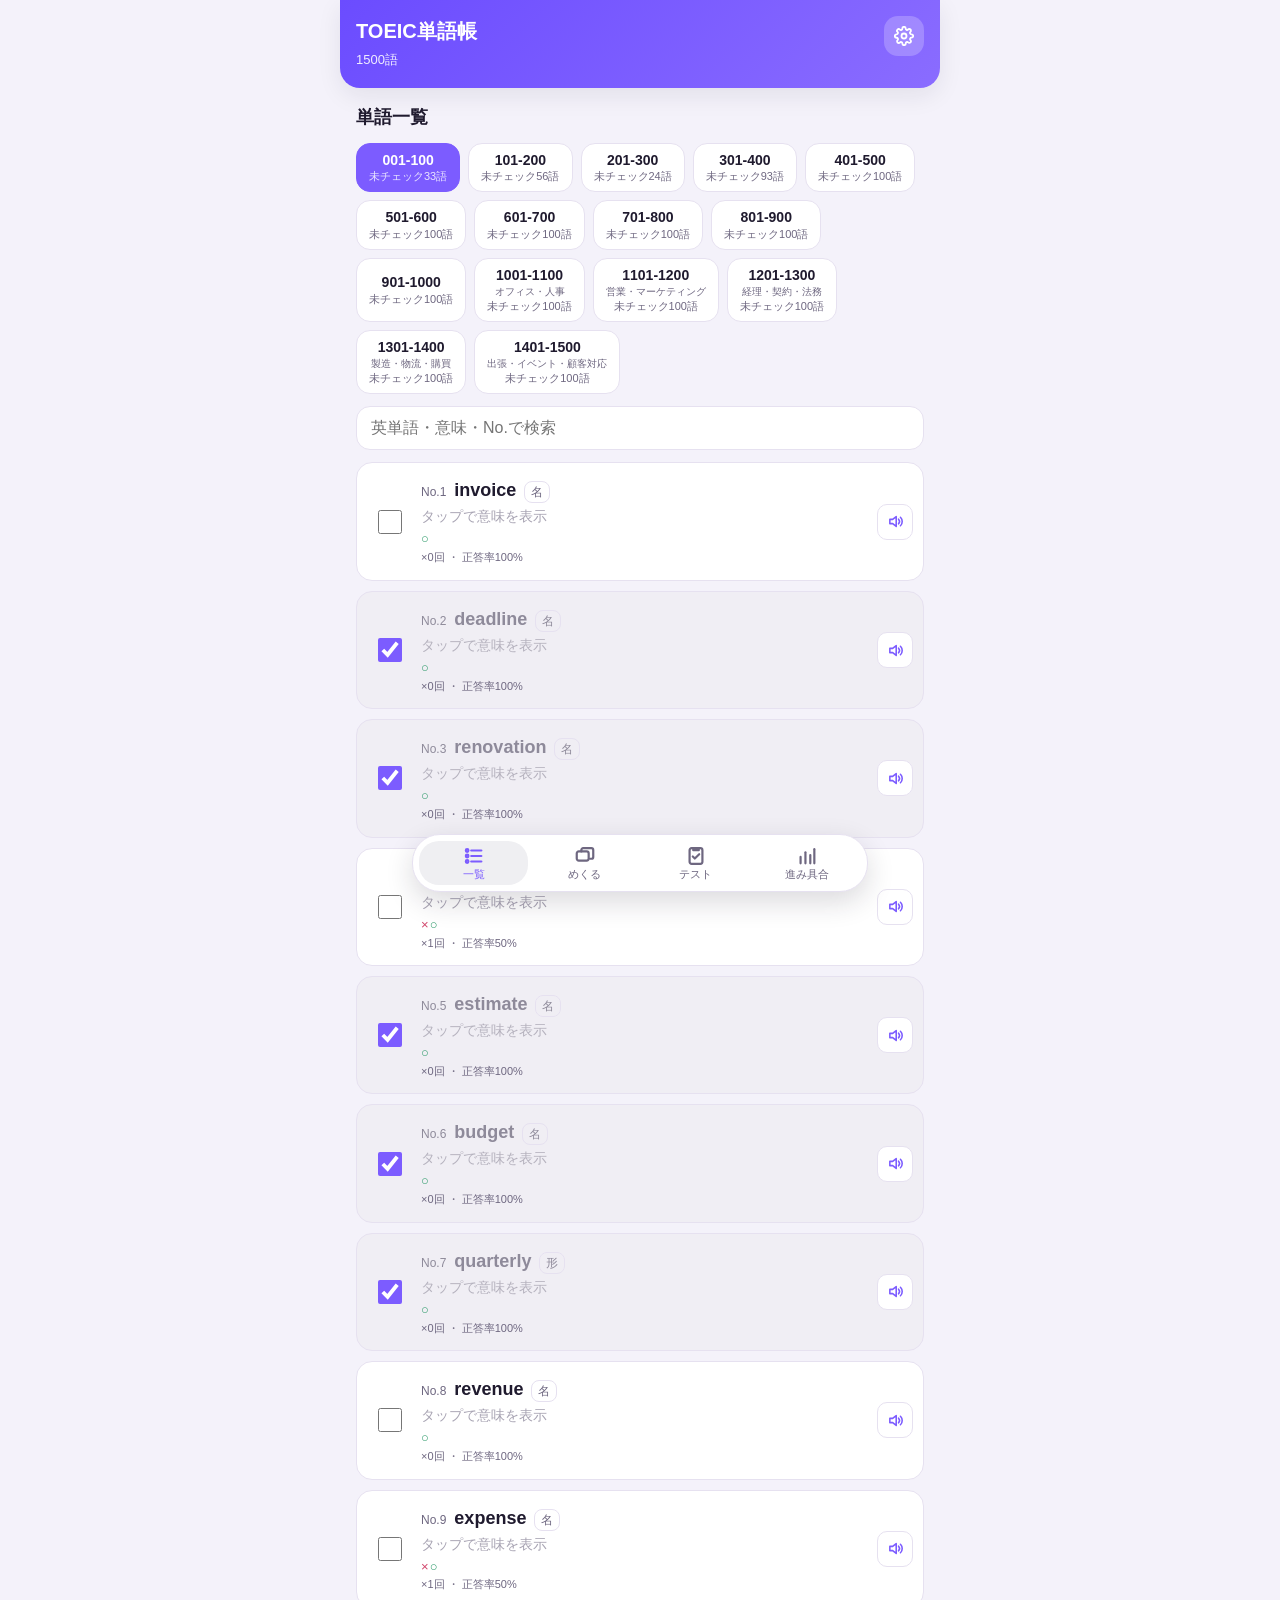
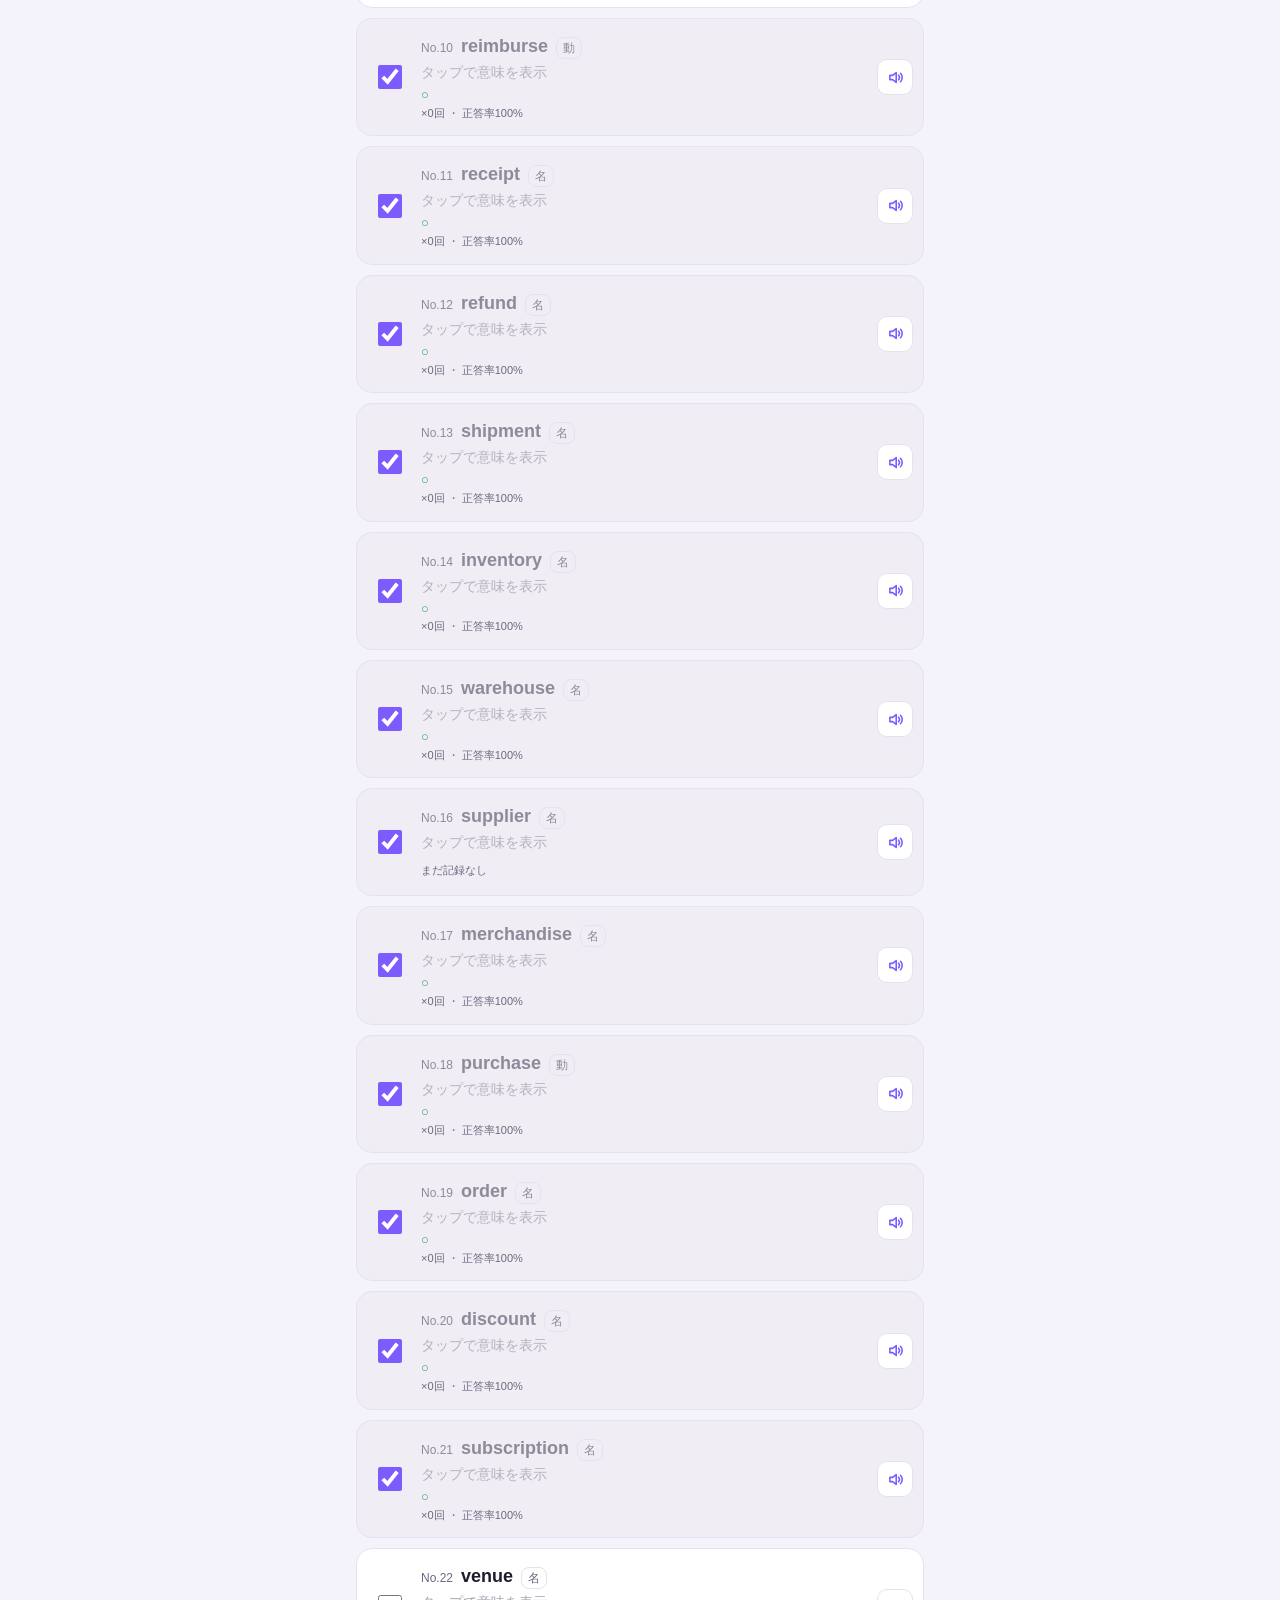
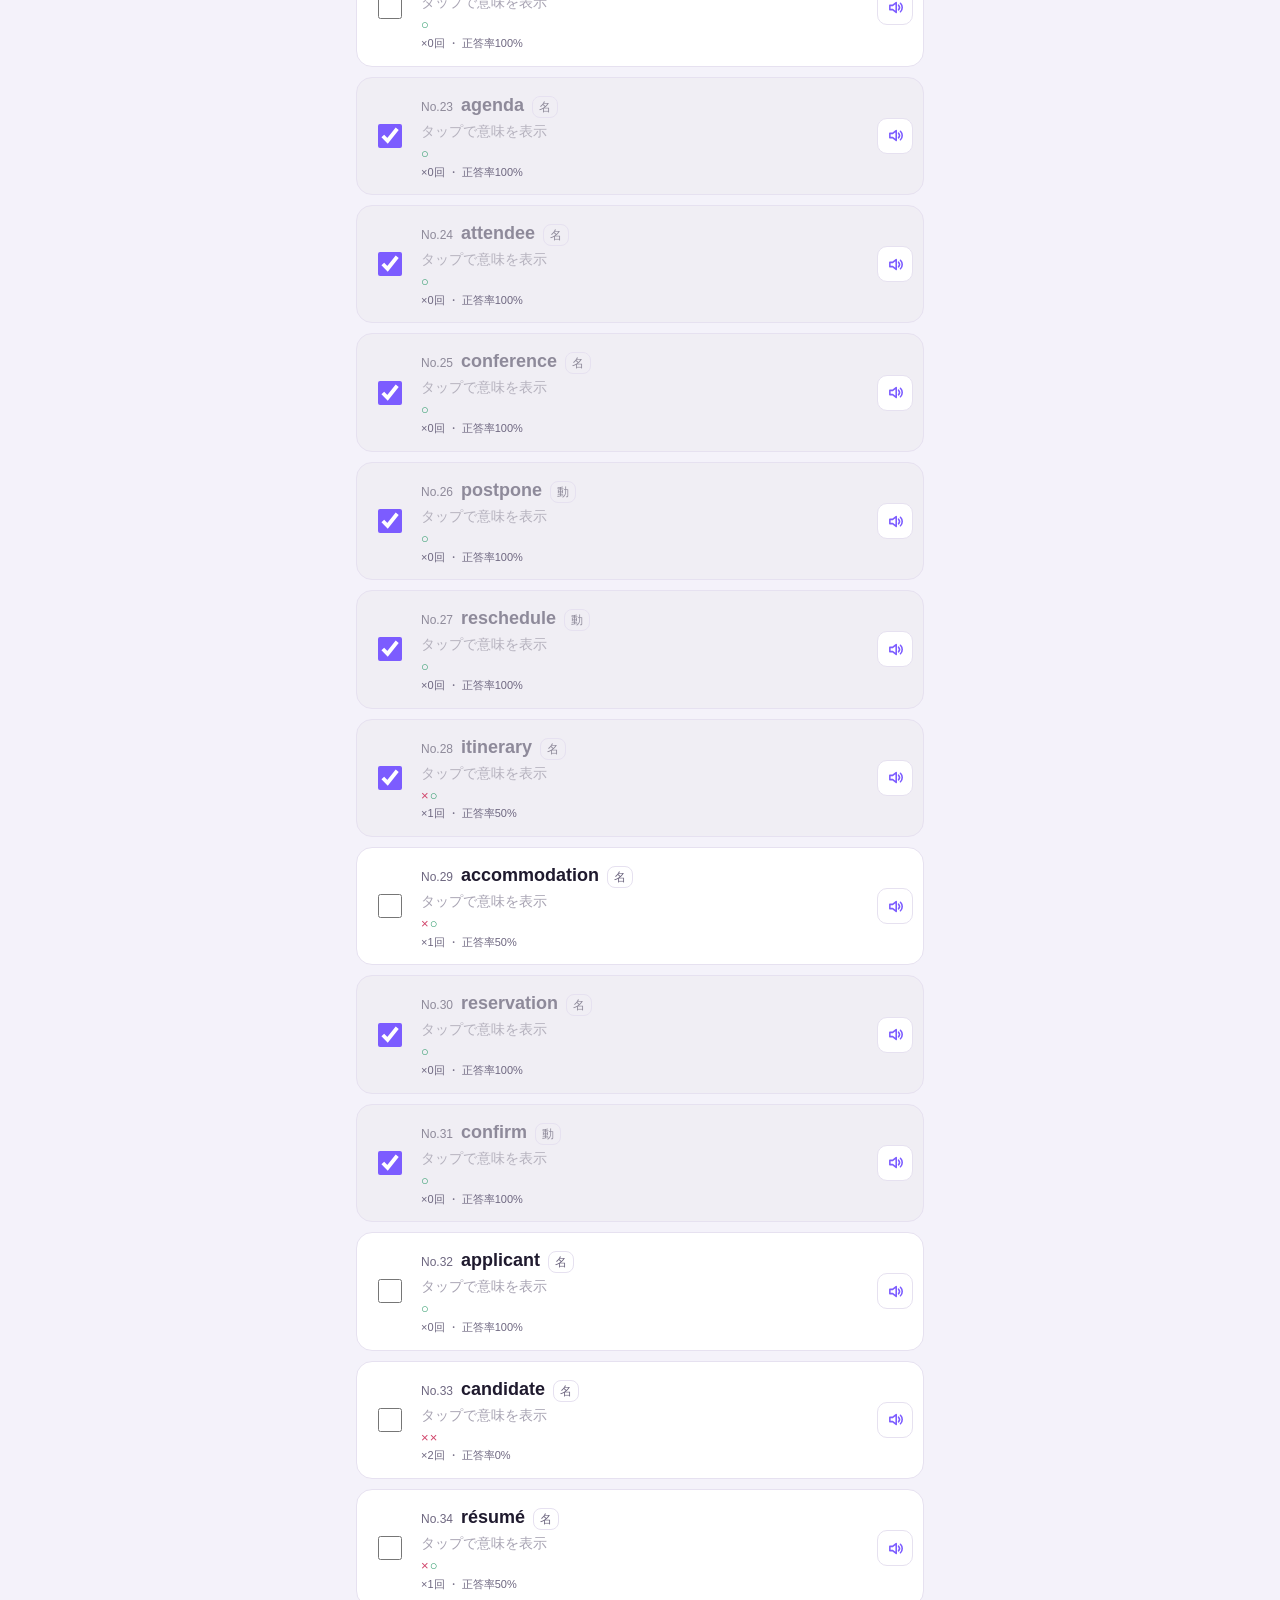
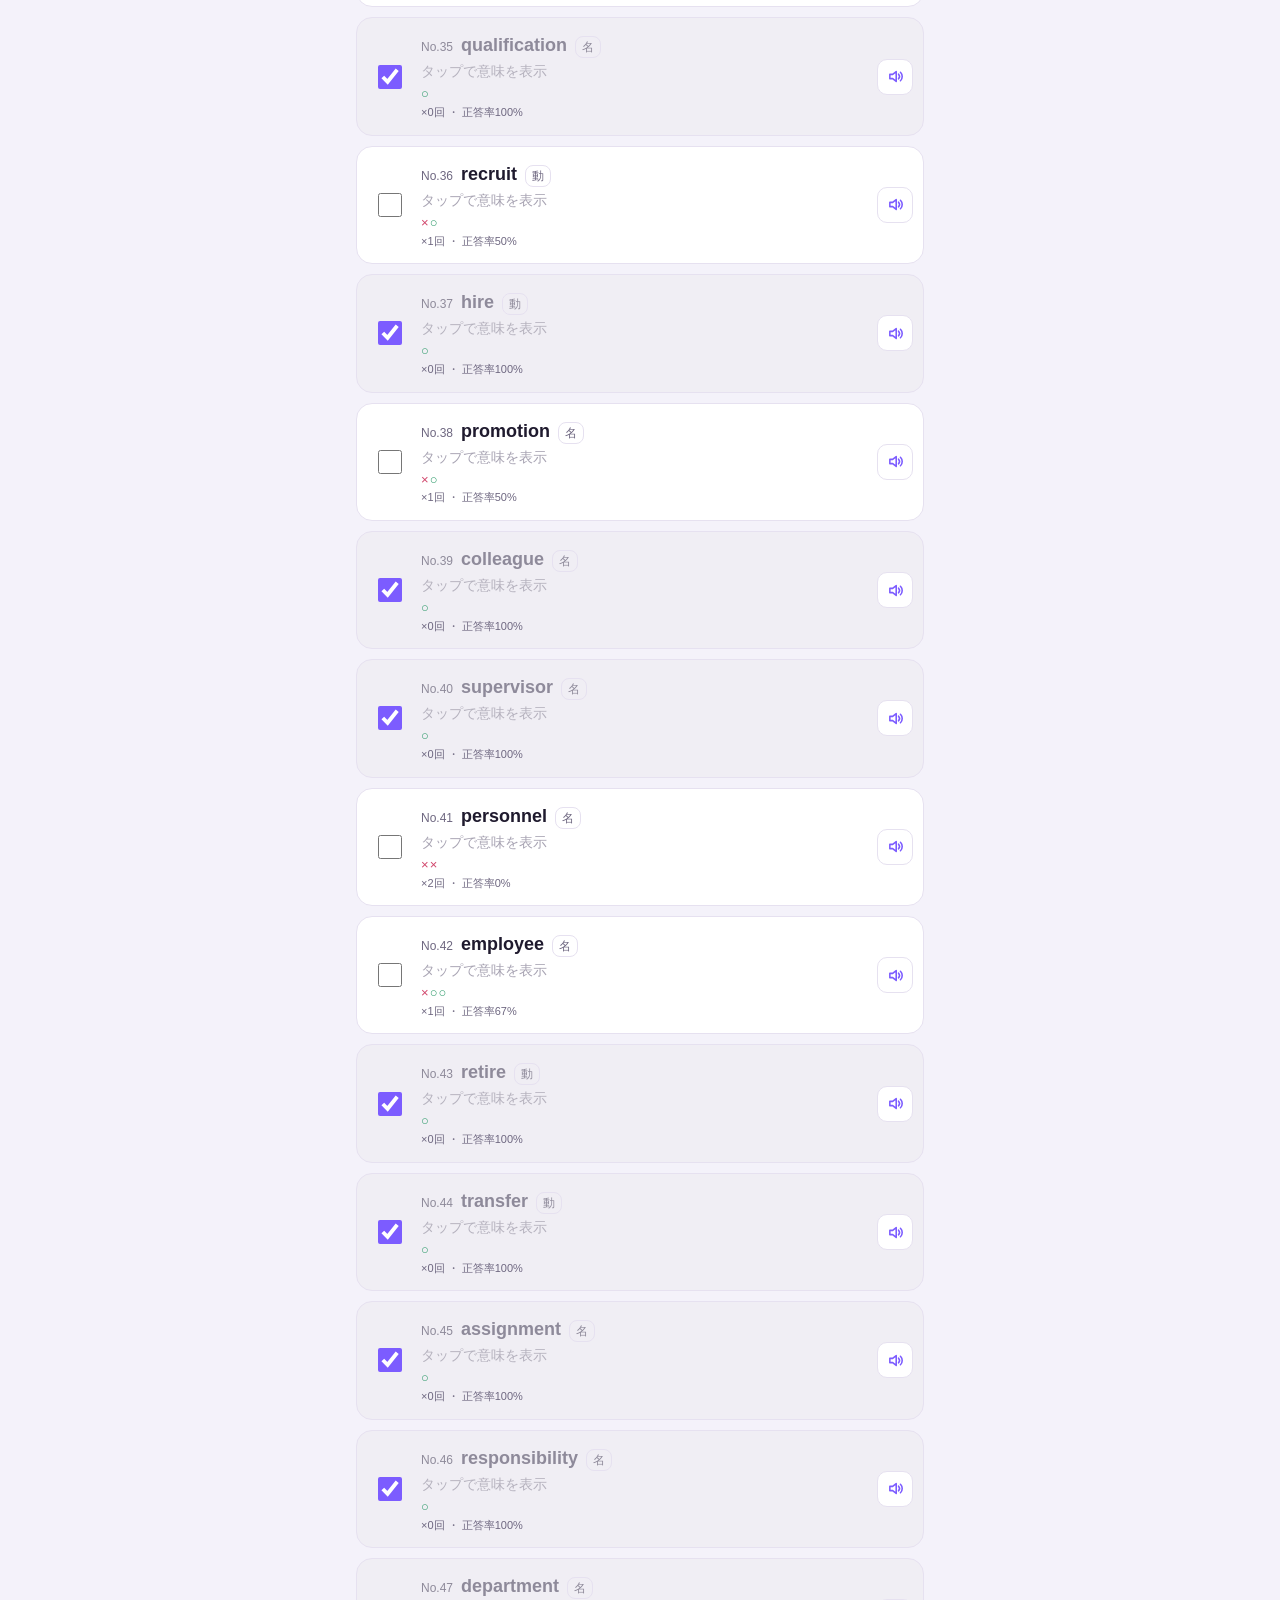
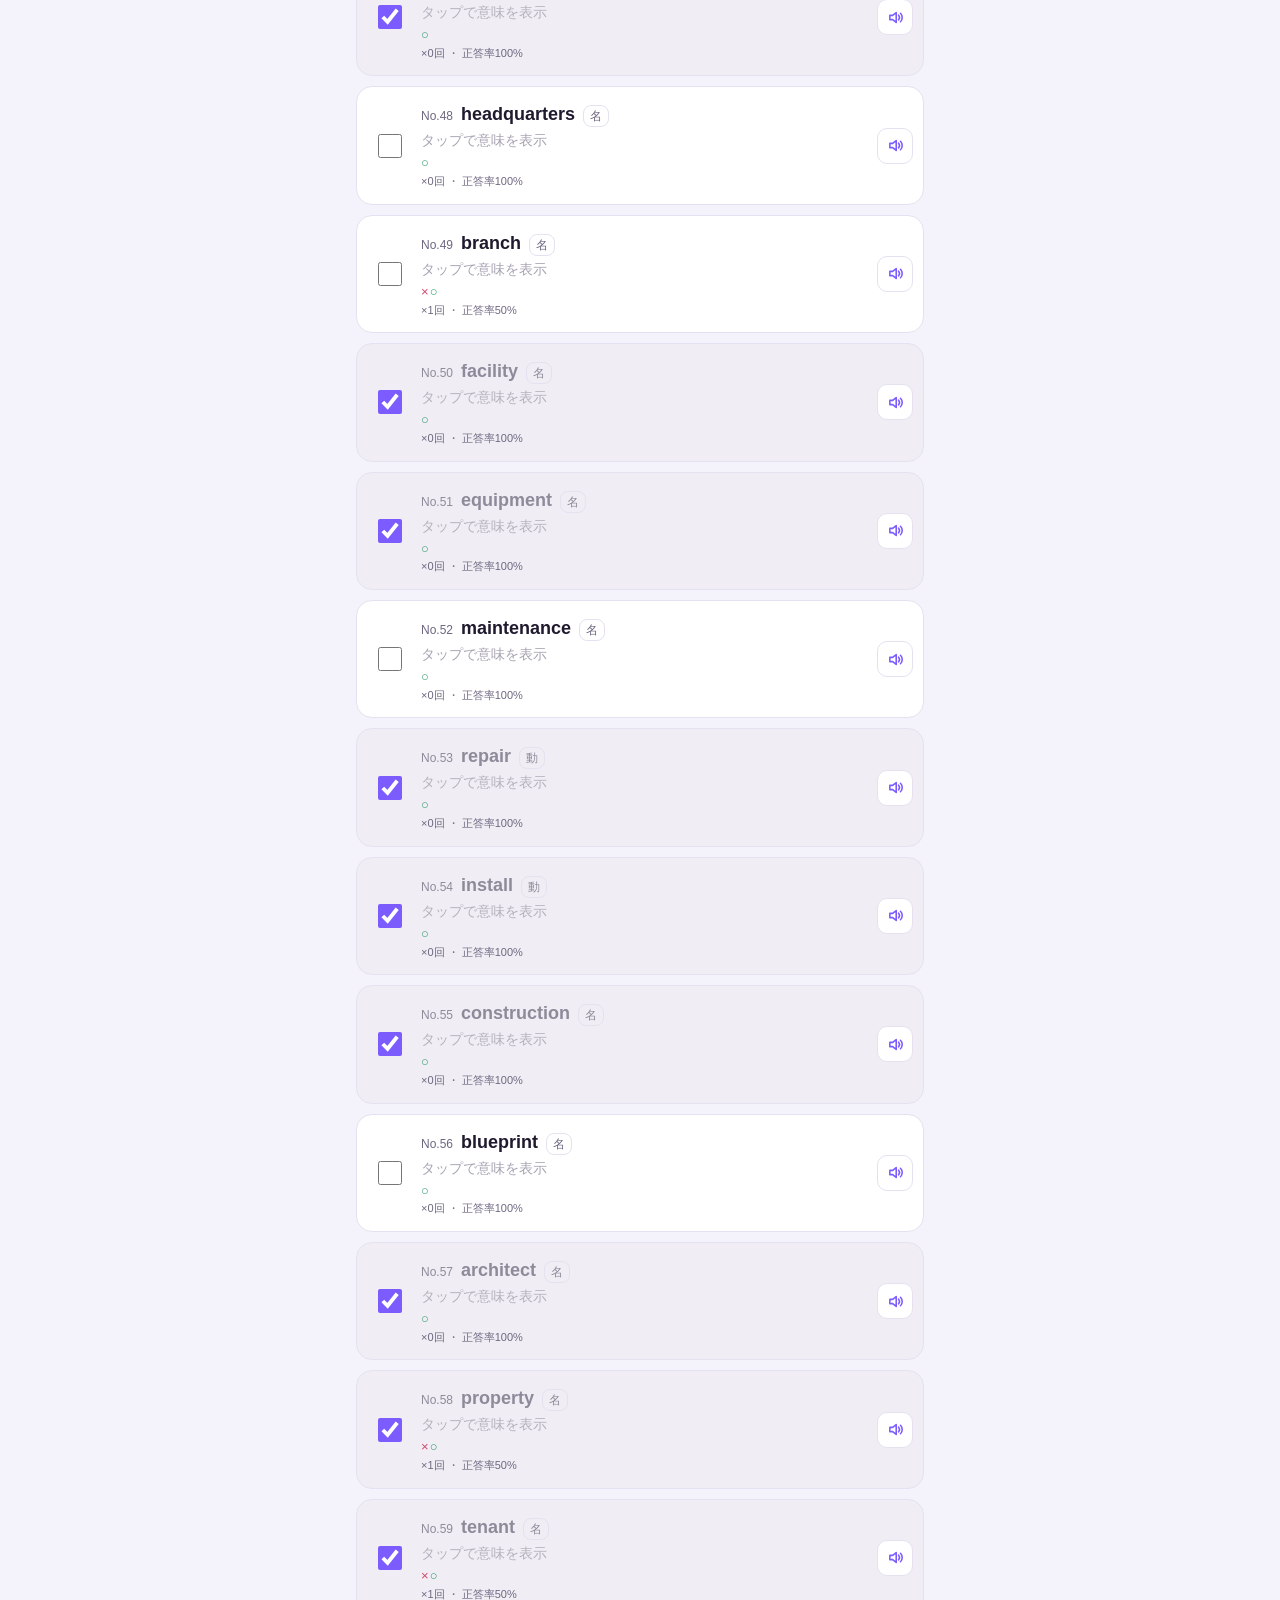
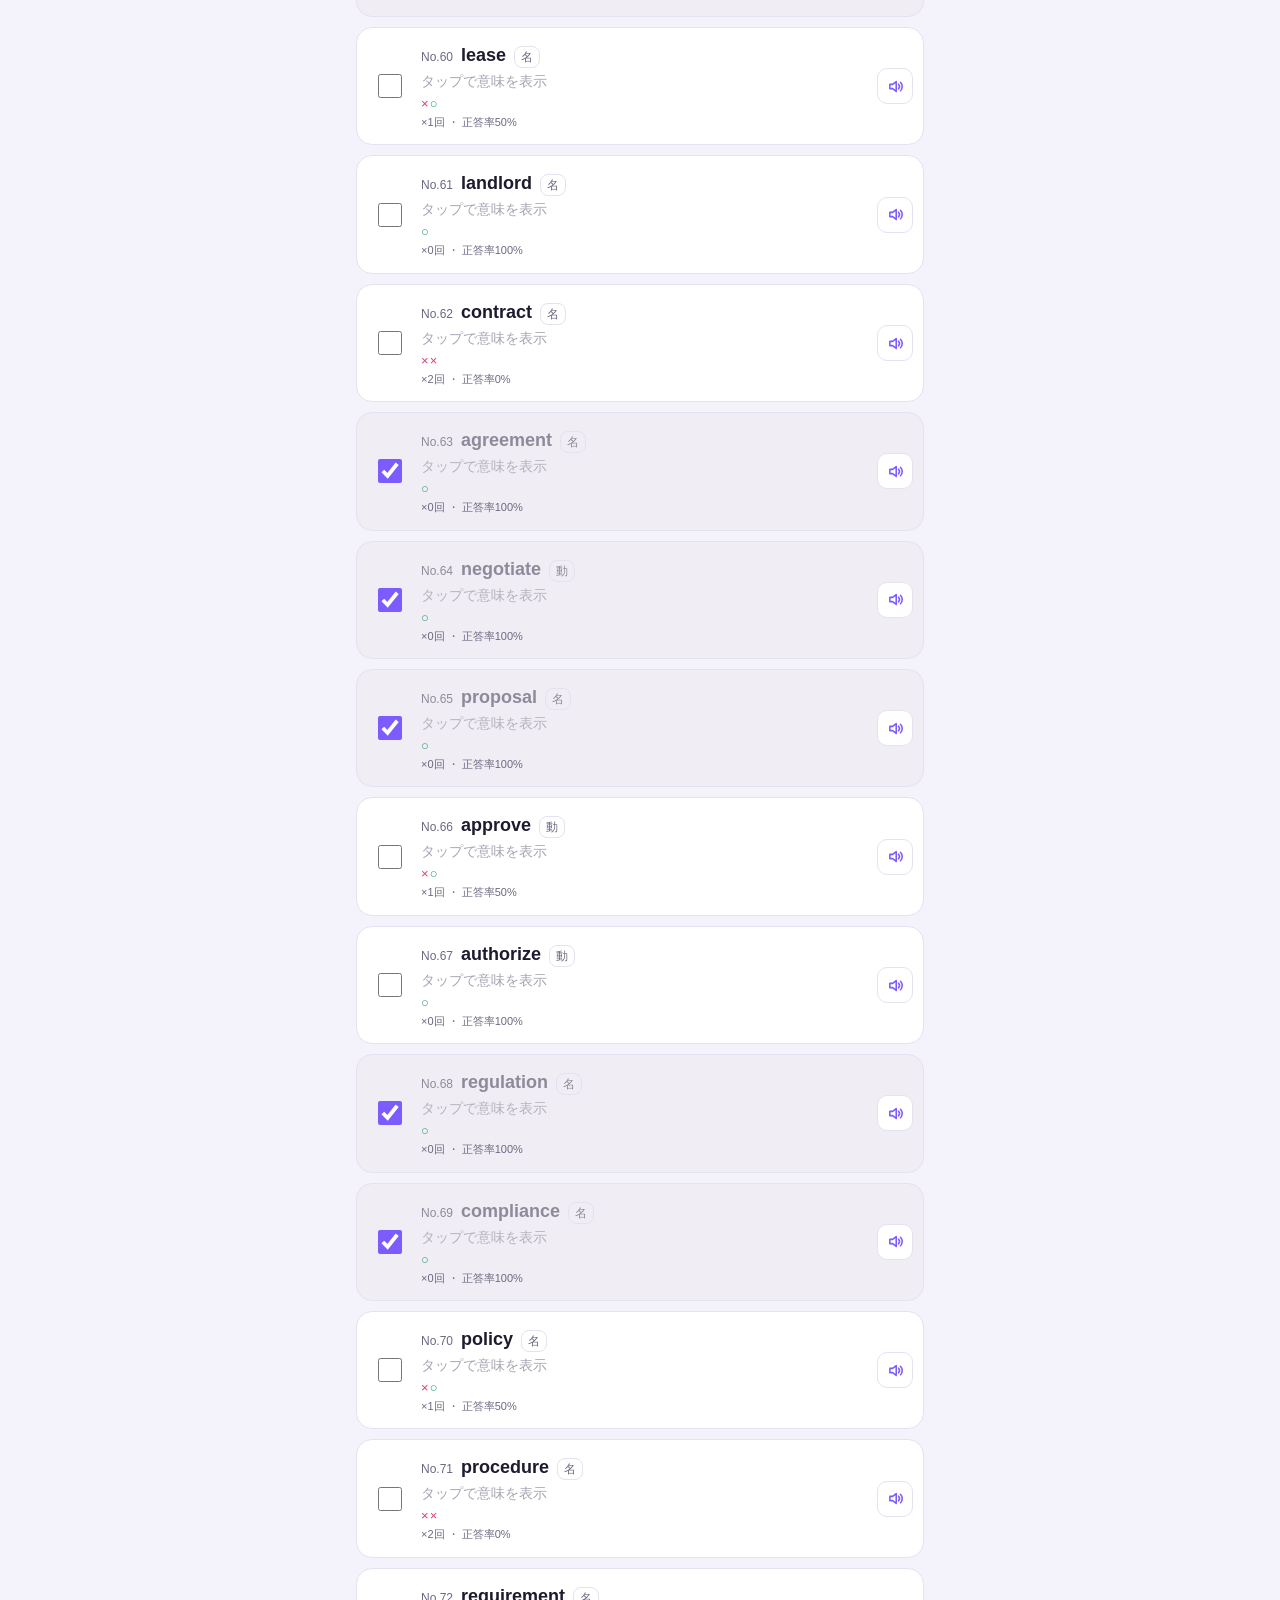
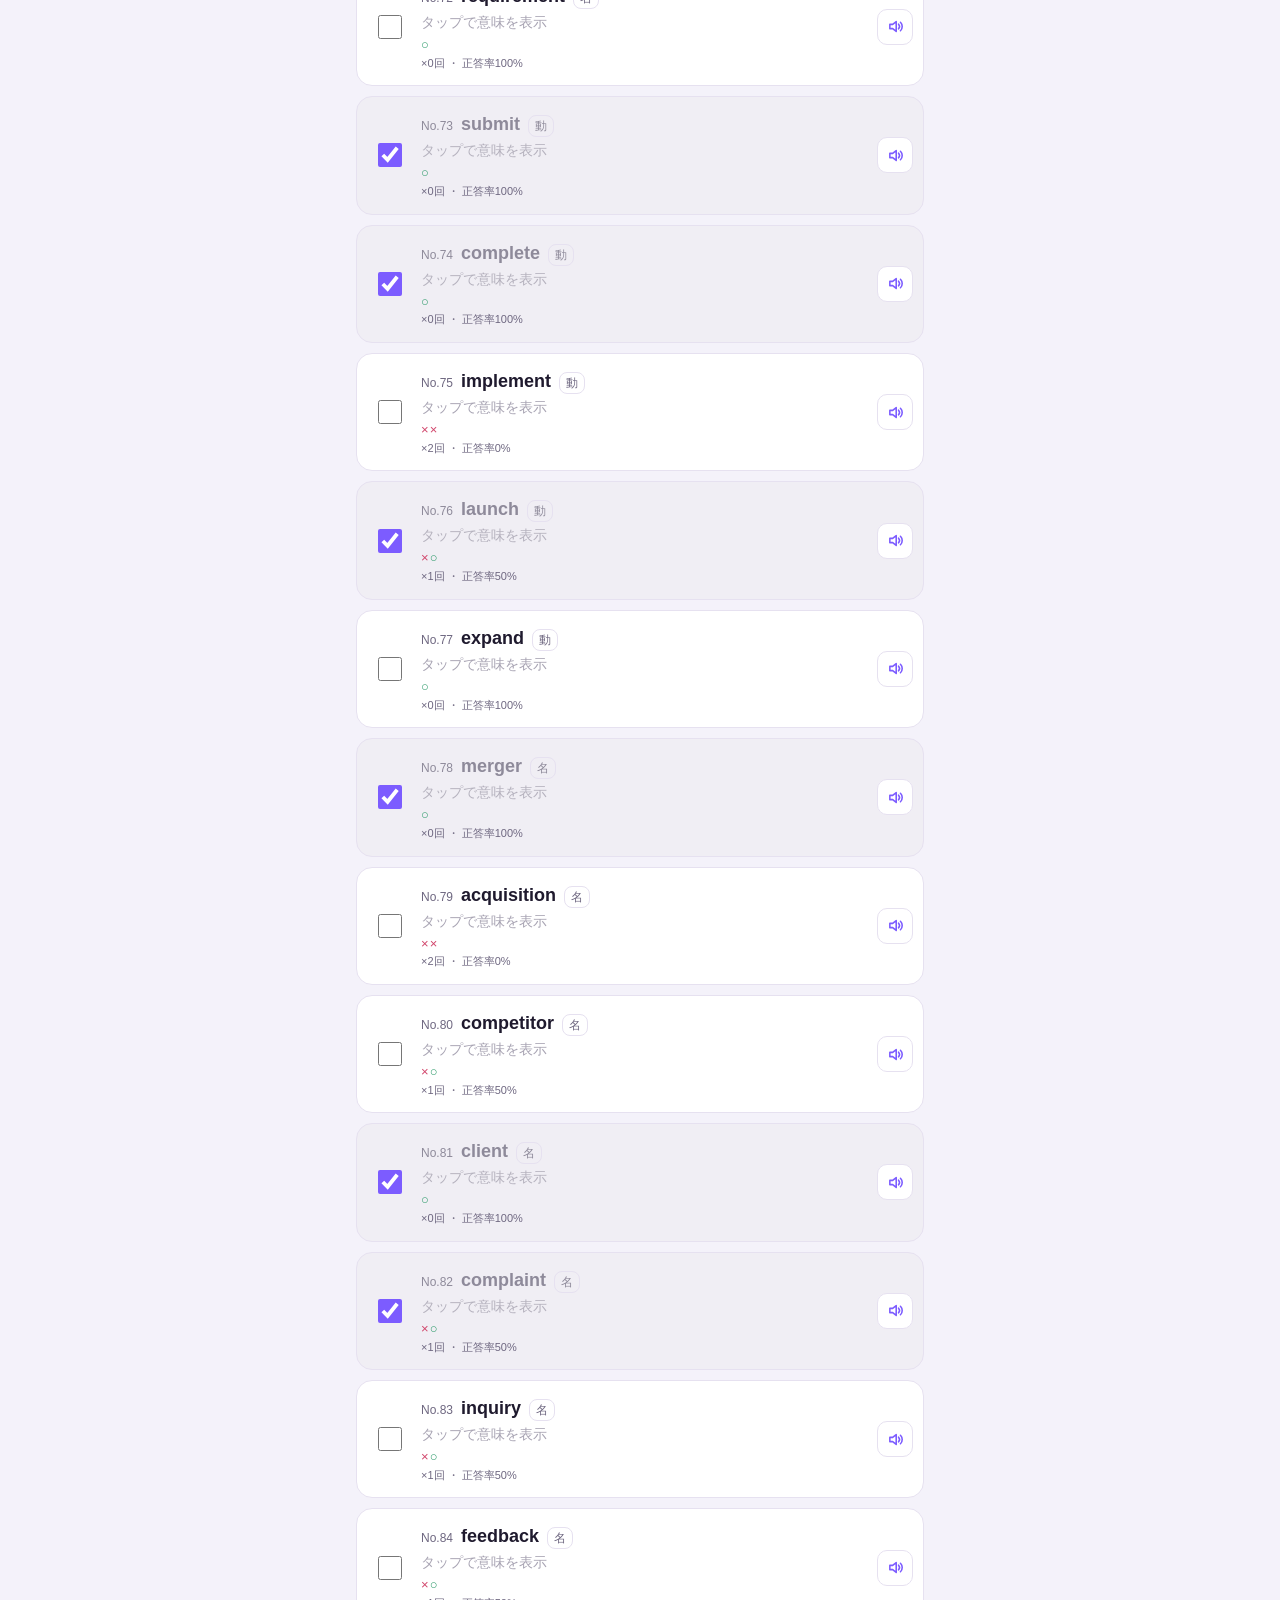
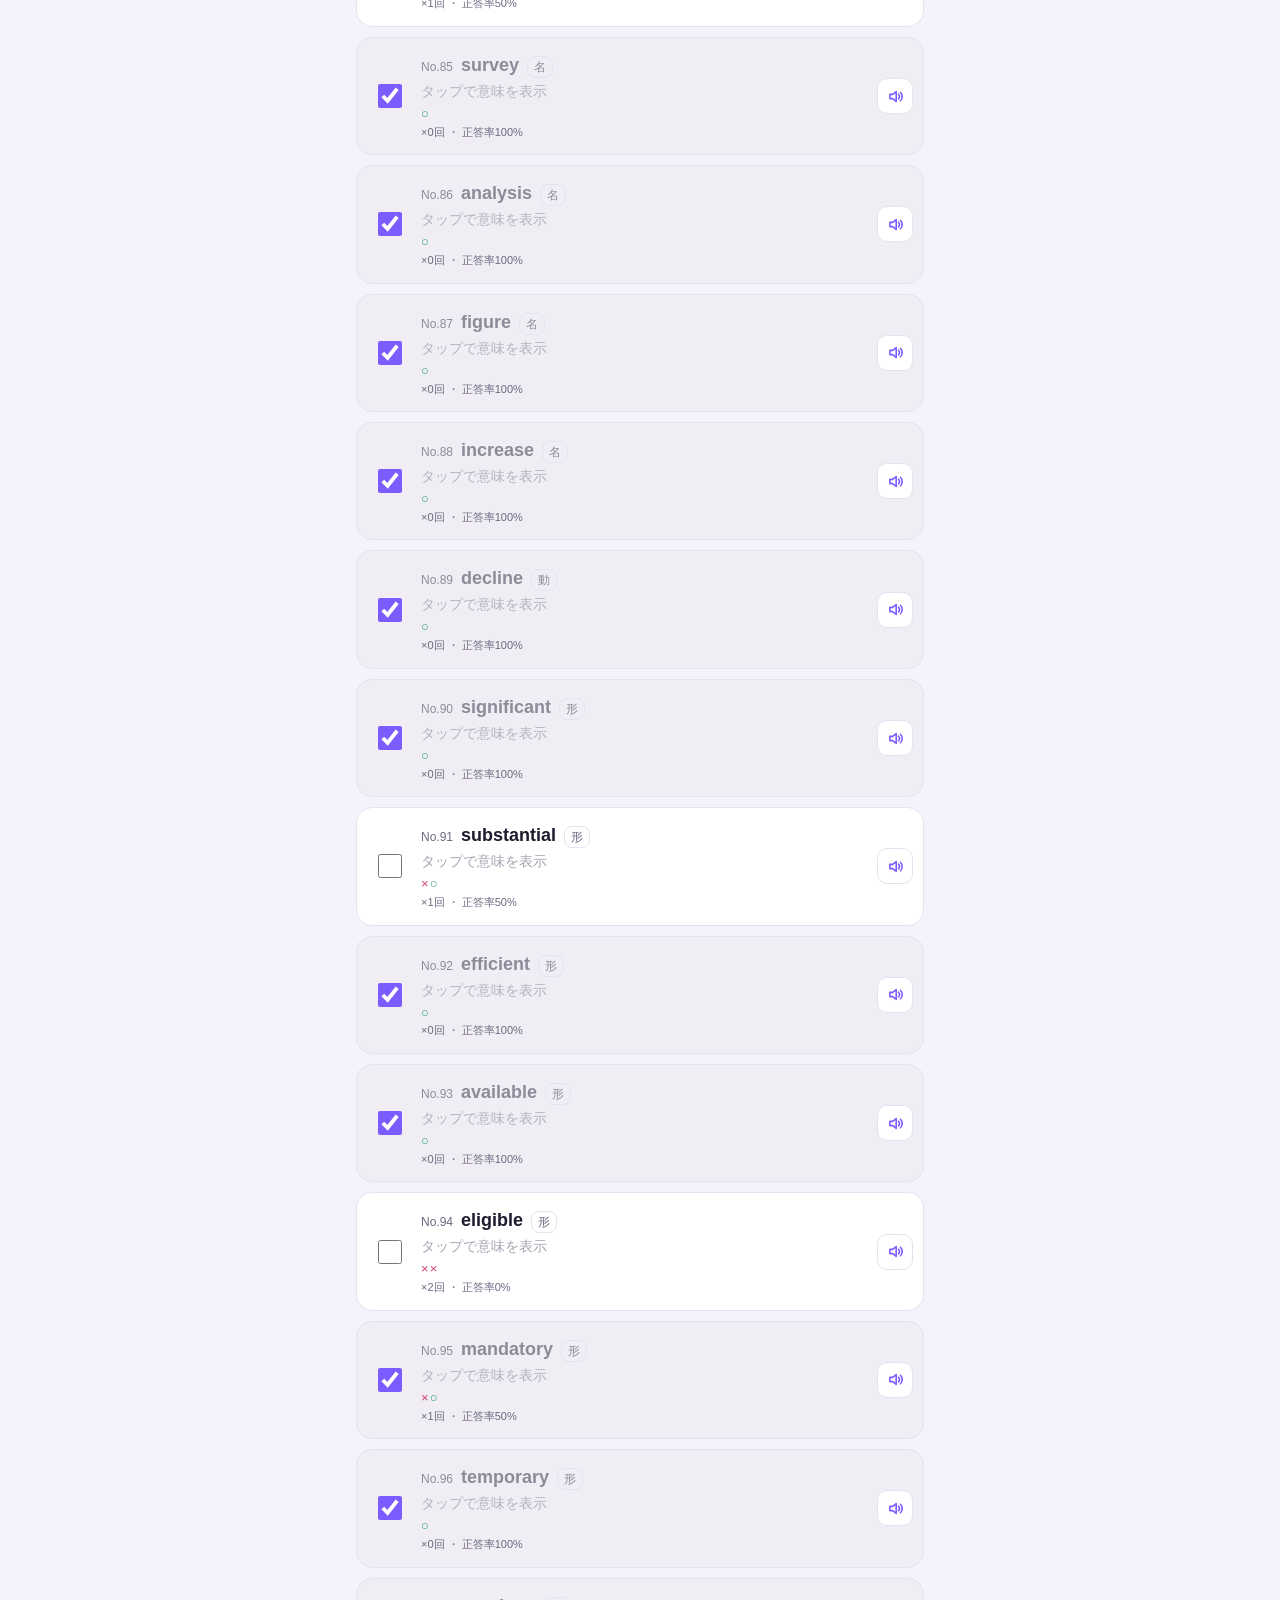
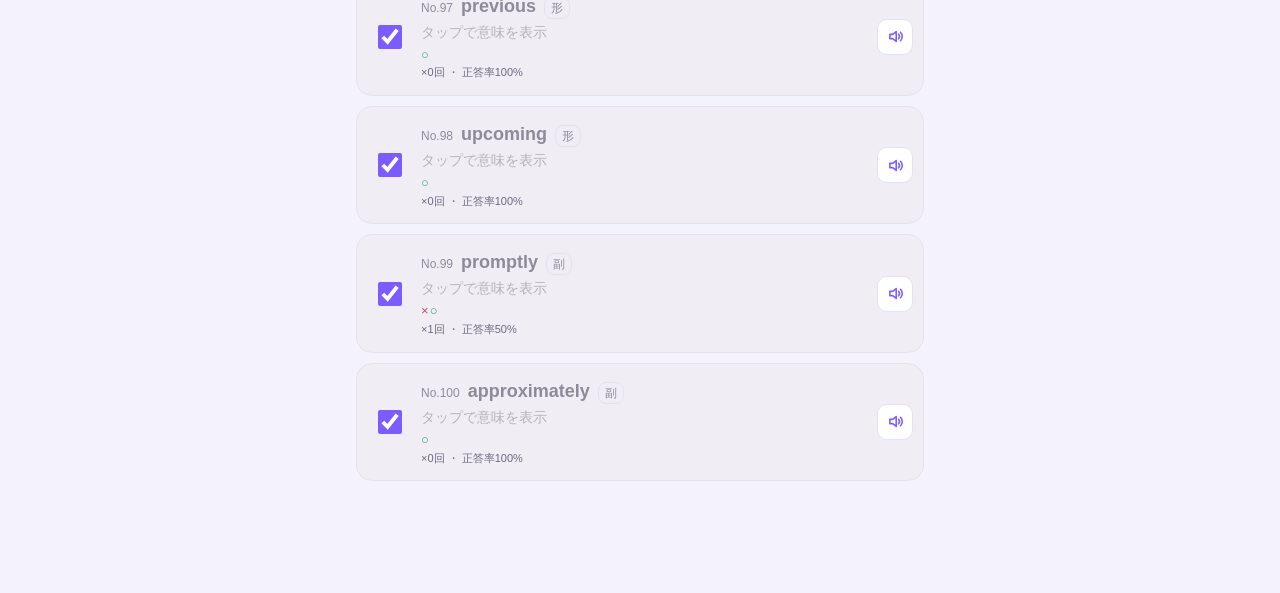
==== commit efc7c377: "v2026.11.16e: words 1001-1500 (5 scene blocks)" ====
--- a/index.html
+++ b/index.html
@@ -184,6 +184,8 @@
 .chip span.rest { font-size: 11px; color: var(--sub); }
 .chip.active { background: var(--accent); border-color: var(--accent); color: #fff; }
 .chip.active span.rest { color: rgba(255,255,255,0.85); }
+.chip span.rest.scene { font-size: 10px; text-align: center; overflow-wrap: anywhere; max-width: 12em; }
+
 .search-wrap { margin-bottom: 12px; }
 .search-wrap input {
   width: 100%;
@@ -522,7 +524,7 @@
     <div class="appbar-row">
       <div class="appbar-text">
         <h1>TOEIC単語帳</h1>
-        <p id="appbarSub">No.1〜1000</p>
+        <p id="appbarSub">No.1〜1500</p>
       </div>
       <button type="button" class="icon-btn" id="settingsBtn" aria-label="設定" aria-pressed="false">
         <svg viewBox="0 0 24 24" fill="none" stroke="currentColor" stroke-width="2.2" stroke-linecap="round" stroke-linejoin="round" aria-hidden="true">
@@ -640,7 +642,7 @@
     <h2 class="view-title">進み具合</h2>
     <div class="card" style="margin-bottom:16px;">
       <div class="bar-row" style="margin-bottom:0;">
-        <div class="bar-label"><span class="nm">全体の習得</span><span class="vv" id="progOverallText">0 / 1000</span></div>
+        <div class="bar-label"><span class="nm">全体の習得</span><span class="vv" id="progOverallText">0 / 1500</span></div>
         <div class="bar-track"><div class="bar-fill" id="progOverallBar" style="width:0%"></div></div>
       </div>
     </div>
@@ -709,8 +711,20 @@
     </div>
     <div class="card" style="margin-bottom:16px;">
       <div class="settings-row" style="flex-direction:column;align-items:stretch;">
-        <div class="st-label" style="margin-bottom:6px;">Gemini APIキー（任意）</div>
-        <div class="st-desc" style="margin-bottom:10px;">入力テストで不正解になった問題だけ、AIに意味の妥当性を確認させます。キーがなくてもすべての機能は動作します。</div>
+        <div class="st-label" style="margin-bottom:6px;">OpenAI APIキー</div>
+        <div class="st-desc" style="margin-bottom:10px;">入力テストで不正解になった問題だけ、AIに意味の妥当性を確認させます。キーは platform.openai.com で作成できます。支払い登録と、月の利用上限の設定をしておくと安心です。キーがなくてもすべての機能は動作します。</div>
+        <input type="password" id="openaiKeyInput" autocomplete="off" placeholder="APIキーを入力" style="width:100%;min-height:44px;border:1px solid var(--border);background:var(--card);color:var(--text);border-radius:14px;padding:0 14px;margin-bottom:10px;">
+        <div class="btn-row" style="margin-top:0;">
+          <button class="btn primary" id="openaiKeySaveBtn">保存</button>
+          <button class="btn" id="openaiKeyDeleteBtn" style="display:none;color:var(--danger);">削除</button>
+        </div>
+        <p class="st-desc" id="openaiKeyStatus" style="margin-top:8px;">未設定です（なくても動作します）</p>
+      </div>
+    </div>
+    <div class="card" style="margin-bottom:16px;">
+      <div class="settings-row" style="flex-direction:column;align-items:stretch;">
+        <div class="st-label" style="margin-bottom:6px;">Gemini APIキー（予備）</div>
+        <div class="st-desc" style="margin-bottom:10px;">OpenAIのキーがないときだけ使います。キーがなくてもすべての機能は動作します。</div>
         <input type="password" id="geminiKeyInput" autocomplete="off" placeholder="APIキーを入力" style="width:100%;min-height:44px;border:1px solid var(--border);background:var(--card);color:var(--text);border-radius:14px;padding:0 14px;margin-bottom:10px;">
         <div class="btn-row" style="margin-top:0;">
           <button class="btn primary" id="geminiKeySaveBtn">保存</button>
@@ -719,7 +733,7 @@
         <p class="st-desc" id="geminiKeyStatus" style="margin-top:8px;">未設定です（なくても動作します）</p>
       </div>
     </div>
-    <p class="footer-note">データ出典：TOEIC単語帳 001-1000<br>v2026.11.14b</p>
+    <p class="footer-note">データ出典：TOEIC単語帳 001-1500<br>v2026.11.16e</p>
   </section>
 </div>
 
@@ -769,7 +783,24 @@
 
   var PROGRESS_KEY = "tango_progress_v1";
   var THEME_KEY = "tango_theme_pref";
-  var RANGES = ["001-100", "101-200", "201-300", "301-400", "401-500", "501-600", "601-700", "701-800", "801-900", "901-1000"];
+  var RANGES = ["001-100", "101-200", "201-300", "301-400", "401-500", "501-600", "601-700", "701-800", "801-900", "901-1000", "1001-1100", "1101-1200", "1201-1300", "1301-1400", "1401-1500"];
+  var RANGE_SCENES = {
+    "1001-1100": "オフィス・人事",
+    "1101-1200": "営業・マーケティング",
+    "1201-1300": "経理・契約・法務",
+    "1301-1400": "製造・物流・購買",
+    "1401-1500": "出張・イベント・顧客対応"
+  };
+  function rangeScene(r) {
+    return RANGE_SCENES[r] || "";
+  }
+  function rangeChipInner(r, rest) {
+    var scene = rangeScene(r);
+    var html = "<b>" + r + "</b>";
+    if (scene) html += '<span class="rest scene">' + scene + "</span>";
+    html += '<span class="rest">' + rest + "</span>";
+    return html;
+  }
   var ALL_WORDS = (window.TANGO_DATA && window.TANGO_DATA.words) || [];
   var wordByNo = {};
   ALL_WORDS.forEach(function (w) { wordByNo[w.no] = w; });
@@ -849,7 +880,9 @@
   }
 
   function buildInitialProgress() {
-    return mergeWithExcel({}, {}, [], {}, {});
+    var p = mergeWithExcel({}, {}, [], {}, {});
+    p.migrations = {};
+    return p;
   }
 
   function saveProgress() {
@@ -871,7 +904,9 @@
       var savedSessions = (parsed && Array.isArray(parsed.sessions)) ? parsed.sessions : [];
       var savedCycles = (parsed && typeof parsed.cycles === "object" && parsed.cycles) ? parsed.cycles : {};
       var savedTips = (parsed && typeof parsed.tips === "object" && parsed.tips) ? parsed.tips : {};
+      var savedMigrations = (parsed && typeof parsed.migrations === "object" && parsed.migrations) ? parsed.migrations : {};
       progress = mergeWithExcel(savedLearned, savedHistory, savedSessions, savedCycles, savedTips);
+      progress.migrations = savedMigrations;
       saveProgress();
     } catch (e) {
       progress = buildInitialProgress();
@@ -903,6 +938,43 @@
       });
       c.reserved = stillReserved;
     });
+    if (changed) saveProgress();
+  }
+
+  function migrateLapFullPool() {
+    if (!progress.cycles || typeof progress.cycles !== "object") return;
+    Object.keys(progress.cycles).forEach(function (key) {
+      var c = progress.cycles[key];
+      if (!c || typeof c !== "object" || !(typeof c.lap === "number" && c.lap >= 2)) return;
+      var freshPool = poolNosForKey(key);
+      var excludeSet = {};
+      (Array.isArray(c.reserved) ? c.reserved : []).forEach(function (no) { excludeSet[no] = true; });
+      (Array.isArray(c.wrongLap) ? c.wrongLap : []).forEach(function (no) { excludeSet[no] = true; });
+      c.remaining = shuffle(freshPool.filter(function (no) { return !excludeSet[no]; }));
+      c.lapTotal = freshPool.length;
+    });
+  }
+
+  function migrateUncheckLastWrong() {
+    ALL_WORDS.forEach(function (w) {
+      var h = getHistory(w.no);
+      if (h && h.charAt(h.length - 1) === "×") progress.learned[w.no] = false;
+    });
+  }
+
+  function runMigrations() {
+    if (!progress.migrations || typeof progress.migrations !== "object") progress.migrations = {};
+    var changed = false;
+    if (!progress.migrations.uncheckLastWrong_v1) {
+      migrateUncheckLastWrong();
+      progress.migrations.uncheckLastWrong_v1 = true;
+      changed = true;
+    }
+    if (!progress.migrations.lapFullPool_v1) {
+      migrateLapFullPool();
+      progress.migrations.lapFullPool_v1 = true;
+      changed = true;
+    }
     if (changed) saveProgress();
   }
 
@@ -1232,13 +1304,13 @@
   function advanceLapIfPossible(c, mode, freshPoolNos) {
     pruneForUnchecked(c, mode, freshPoolNos);
     var guard = 0;
-    while (c.remaining.length === 0 && c.reserved.length === 0 && c.wrongLap.length > 0 && guard < 20) {
+    while (c.everStarted && c.remaining.length === 0 && c.reserved.length === 0 && freshPoolNos.length > 0 && guard < 20) {
       guard++;
       c.lap = (c.lap || 1) + 1;
-      c.remaining = shuffle(c.wrongLap.slice());
       c.wrongLap = [];
+      c.remaining = shuffle(freshPoolNos.slice());
+      c.lapTotal = c.remaining.length;
       pruneForUnchecked(c, mode, freshPoolNos);
-      c.lapTotal = c.remaining.length;
     }
   }
 
@@ -1278,8 +1350,7 @@
       remaining: remaining,
       reserved: reserved,
       wrong: wrong,
-      z: z,
-      completed: everStarted && z === 0 && wrong === 0
+      z: z
     };
     if (c) {
       var t = lapTotalForCycle(c, key);
@@ -1294,14 +1365,12 @@
     return info;
   }
 
-  function cycleGroupHtml(info, heading) {
+  function cycleGroupHtml(info, heading, isAllMode) {
     var lines = ['<div class="range-sub-heading">' + escapeHtml(heading) + '</div>'];
     if (info.poolSize === 0) {
       lines.push('<div class="range-sub-row">対象の単語がありません</div>');
     } else if (!info.everStarted) {
-      lines.push('<div class="range-sub-row">周回: <b>未開始</b>（' + info.poolSize + '語が対象）</div>');
-    } else if (info.completed) {
-      lines.push('<div class="range-sub-row">周回: <b>' + info.lap + '周目・完了</b></div>');
+      lines.push('<div class="range-sub-row">今の周回: <b>0周目</b>（' + info.poolSize + '語が対象）</div>');
     } else {
       lines.push('<div class="range-sub-row">今の周回: <b>' + info.lap + '周目</b></div>');
       if (info.lapTotalReliable) {
@@ -1505,7 +1574,7 @@
       }
     }
     if (name === "progress") renderProgress();
-    if (name === "settings") refreshGeminiKeyUI();
+    if (name === "settings") { refreshOpenaiKeyUI(); refreshGeminiKeyUI(); }
   }
 
   Array.prototype.forEach.call(document.querySelectorAll(".tab-btn"), function (btn) {
@@ -1521,7 +1590,7 @@
       var items = answered.map(function (q) {
         var g = window.tangoGrade(q.answer, q.meaning);
         appendHistory(q.no, g.verdict === "wrong" ? "×" : "○");
-        if (g.verdict !== "wrong") { correctCount++; setLearned(q.no, true); } else { wrongNos.push(q.no); }
+        if (g.verdict !== "wrong") { correctCount++; setLearned(q.no, true); } else { wrongNos.push(q.no); setLearned(q.no, false); }
         var w = wordByNo[q.no];
         return { no: q.no, word: q.word, meaning: q.meaning, pos: q.pos || (w ? w.pos : ""), mark: g.verdict === "wrong" ? "×" : "○", answer: q.answer, verdict: g.verdict };
       });
@@ -1575,7 +1644,7 @@
     RANGES.forEach(function (r) {
       var chip = document.createElement("button");
       chip.className = "chip" + (state.list.range === r ? " active" : "");
-      chip.innerHTML = '<b>' + r + '</b><span class="rest">未チェック' + rangeRemaining(r) + '語</span>';
+      chip.innerHTML = rangeChipInner(r, '未チェック' + rangeRemaining(r) + '語');
       chip.addEventListener("click", function () {
         state.list.range = r;
         renderList();
@@ -1679,7 +1748,7 @@
     RANGES.forEach(function (r) {
       var chip = document.createElement("button");
       chip.className = "chip" + (state.flip.range === r ? " active" : "");
-      chip.innerHTML = '<b>' + r + '</b><span class="rest">未チェック' + rangeRemaining(r) + '語</span>';
+      chip.innerHTML = rangeChipInner(r, '未チェック' + rangeRemaining(r) + '語');
       chip.addEventListener("click", function () {
         state.flip.range = r;
         state.list.range = r;
@@ -1818,7 +1887,7 @@
   document.getElementById("flipStartBtn").addEventListener("click", flipBuildDeck);
 
   // ---------- Test view ----------
-  var TEST_COUNT_OPTIONS = [10, 20, 30];
+  var TEST_COUNT_OPTIONS = [10, 20, 30, 40, 50];
 
   function updateTestPhaseVisibility() {
     var phase = state.test.phase;
@@ -1860,9 +1929,7 @@
     if (info.poolSize === 0) {
       rows.push('<div class="cycle-row">対象の単語がありません。</div>');
     } else if (!info.everStarted) {
-      rows.push('<div class="cycle-row">周回: <span class="cv">未開始</span>（開始すると1周目、' + info.poolSize + '語が対象）</div>');
-    } else if (info.completed) {
-      rows.push('<div class="cycle-row">周回: <span class="cv">' + info.lap + '周目・完了</span>（この周で×はありません。新しい周を始められます）</div>');
+      rows.push('<div class="cycle-row">今の周回: <span class="cv">0周目</span>（開始すると1周目、' + info.poolSize + '語が対象）</div>');
     } else {
       rows.push('<div class="cycle-row">今の周回: <span class="cv">' + info.lap + '周目</span></div>');
       if (info.lapTotalReliable) {
@@ -1891,7 +1958,7 @@
       if (r === "ALL") {
         chip.innerHTML = "<b>全範囲</b><span class=\"rest\">" + ALL_WORDS.length + "語</span>";
       } else {
-        chip.innerHTML = '<b>' + r + '</b><span class="rest">未チェック' + rangeRemaining(r) + '語</span>';
+        chip.innerHTML = rangeChipInner(r, '未チェック' + rangeRemaining(r) + '語');
       }
       chip.addEventListener("click", function () { toggleTestRange(r); });
       rwrap.appendChild(chip);
@@ -2118,8 +2185,10 @@
     return { total: total, good: good, acc: total ? Math.round((good / total) * 100) : 0 };
   }
 
-  function showAiNote(show) {
-    document.getElementById("inputAiNote").style.display = show ? "" : "none";
+  function showAiNote(show, message) {
+    var el = document.getElementById("inputAiNote");
+    el.style.display = show ? "" : "none";
+    if (show) el.textContent = message || "AI判定は使えませんでした";
   }
 
   function rewriteLastHistoryMark(no, mark) {
@@ -2209,7 +2278,7 @@
     r.verdict = newVerdict;
     r.manual = true;
     rewriteLastHistoryMark(no, newVerdict === "wrong" ? "×" : "○");
-    if (!isWrong) setLearned(no, true);
+    setLearned(no, !isWrong);
     var session = state.test.currentInputSession;
     if (session) {
       var it = (session.items || []).filter(function (x) { return x.no === no; })[0];
@@ -2236,7 +2305,7 @@
       var answered = (q.answer || "").trim() !== "";
       var g = window.tangoGrade(q.answer, q.meaning);
       appendHistory(q.no, g.verdict === "wrong" ? "×" : "○");
-      if (g.verdict !== "wrong") setLearned(q.no, true);
+      setLearned(q.no, g.verdict !== "wrong");
       confirmedNos.push(q.no);
       if (!answered || g.verdict === "wrong") wrongNos.push(q.no);
       return { no: q.no, word: q.word, pos: q.pos, meaning: q.meaning, answer: q.answer, verdict: g.verdict };
@@ -2265,7 +2334,7 @@
     reconcileCycleAfterTest(key, confirmedNos, wrongNos, []);
     updateTestPhaseVisibility();
     renderInputResult();
-    maybeRunGeminiCheck(results);
+    maybeRunAiCheck(results);
   }
 
   document.getElementById("inputGradeBtn").addEventListener("click", gradeInputTest);
@@ -2281,21 +2350,56 @@
     abortInputTest();
   });
 
-  // ---------- Gemini (optional AI recheck) ----------
+  // ---------- AI recheck (OpenAI primary, Gemini fallback) ----------
+  var OPENAI_KEY = "wayaku_openai_key";
   var GEMINI_KEY = "tango_gemini_key";
+
+  function openaiKey() {
+    try { return localStorage.getItem(OPENAI_KEY) || ""; } catch (e) { return ""; }
+  }
 
   function geminiKey() {
     try { return localStorage.getItem(GEMINI_KEY) || ""; } catch (e) { return ""; }
   }
 
-  function buildGeminiPrompt(items) {
+  function buildAiPrompt(items) {
     var lines = items.map(function (it, idx) {
       return (idx + 1) + ". word: " + it.word + " / official meaning: " + it.meaning + " / user answer: " + it.answer;
     });
     return "以下は英単語テストの採点結果です。各項目について、ユーザーの回答(user answer)が、その単語の公式な意味(official meaning)として妥当かどうかを判定してください。" +
       "厳密な完全一致でなくても、意味的に正しい、または許容できる言い換え・類義語であれば妥当とみなしてください。" +
-      "次のJSON配列の形式で、項目数と順序を保ったまま回答してください（説明文は不要です）: " +
-      "[{\"index\": 1, \"acceptable\": true}, ...]\n\n" + lines.join("\n");
+      "次のJSON形式で、項目数と順序を保ったまま回答してください（説明文は不要です）: " +
+      "{\"results\":[{\"index\": 1, \"acceptable\": true}, ...]}\n\n" + lines.join("\n");
+  }
+
+  function callOpenAI(apiKey, promptText) {
+    var url = "https://api.openai.com/v1/chat/completions";
+    var body = {
+      model: "gpt-6-luna",
+      messages: [
+        { role: "system", content: "あなたは英単語テストの採点補助です。指定されたJSONだけを返してください。" },
+        { role: "user", content: promptText }
+      ],
+      response_format: { type: "json_object" },
+      max_completion_tokens: 400,
+      reasoning_effort: "none"
+    };
+    return fetch(url, {
+      method: "POST",
+      headers: { "Content-Type": "application/json", "Authorization": "Bearer " + apiKey },
+      body: JSON.stringify(body)
+    }).then(function (res) {
+      if (!res.ok) {
+        var err = new Error("openai http " + res.status);
+        err.status = res.status;
+        err.provider = "openai";
+        throw err;
+      }
+      return res.json();
+    }).then(function (data) {
+      var text = data && data.choices && data.choices[0] && data.choices[0].message && data.choices[0].message.content;
+      return JSON.parse(text);
+    });
   }
 
   function callGemini(model, apiKey, promptText) {
@@ -2312,6 +2416,7 @@
       if (!res.ok) {
         var err = new Error("gemini http " + res.status);
         err.status = res.status;
+        err.provider = "gemini";
         throw err;
       }
       return res.json();
@@ -2322,48 +2427,101 @@
     });
   }
 
-  function maybeRunGeminiCheck(results) {
-    var apiKey = geminiKey();
-    if (!apiKey) return;
+  function parseAiResults(parsed) {
+    if (Array.isArray(parsed)) return parsed;
+    if (parsed && Array.isArray(parsed.results)) return parsed.results;
+    return null;
+  }
+
+  function aiFailMessage(e) {
+    var provider = e && e.provider;
+    var status = e && e.status;
+    if (provider === "openai" && status === 401) return "APIキーが正しくありません";
+    if (provider === "openai" && status === 429) return "APIの利用上限か残高不足です";
+    if (provider === "gemini" && status === 429) return "今日の無料枠を使い切りました（17時ごろ回復）";
+    return "AI判定は使えませんでした";
+  }
+
+  function applyAiResults(parsed, items) {
+    var list = parseAiResults(parsed);
+    if (!list) { showAiNote(true); return; }
+    list.forEach(function (entry) {
+      if (!entry || typeof entry.index !== "number" || !entry.acceptable) return;
+      var item = items[entry.index - 1];
+      if (!item) return;
+      var r = null;
+      for (var i = 0; i < state.test.inputResults.length; i++) {
+        if (state.test.inputResults[i].no === item.no) { r = state.test.inputResults[i]; break; }
+      }
+      if (r && r.verdict === "wrong") {
+        r.verdict = "correct";
+        r.aiChecked = true;
+        rewriteLastHistoryMark(r.no, "○");
+        setLearned(r.no, true);
+        var session = state.test.currentInputSession;
+        if (session) {
+          var it = (session.items || []).filter(function (x) { return x.no === r.no; })[0];
+          if (it) { it.verdict = "correct"; it.mark = "○"; }
+          adjustCycleForVerdictChange(session.cycleKey, session.lap, r.no, true, false);
+        }
+      }
+    });
+    syncCurrentInputSessionScore();
+    if (state.test.phase === "inputResult") renderInputResult();
+  }
+
+  function maybeRunAiCheck(results) {
     var wrongs = results.filter(function (r) { return r.verdict === "wrong"; });
     if (!wrongs.length) return;
     var items = wrongs.map(function (r) { return { no: r.no, word: r.word, answer: r.answer, meaning: r.meaning }; });
-    var promptText = buildGeminiPrompt(items);
-
-    callGemini("gemini-3.5-flash", apiKey, promptText).catch(function (e) {
-      if (e && (e.status === 503 || e.status === 429)) {
-        return callGemini("gemini-flash-latest", apiKey, promptText);
-      }
-      throw e;
-    }).then(function (parsed) {
-      if (!Array.isArray(parsed)) { showAiNote(true); return; }
-      parsed.forEach(function (entry) {
-        if (!entry || typeof entry.index !== "number" || !entry.acceptable) return;
-        var item = items[entry.index - 1];
-        if (!item) return;
-        var r = null;
-        for (var i = 0; i < state.test.inputResults.length; i++) {
-          if (state.test.inputResults[i].no === item.no) { r = state.test.inputResults[i]; break; }
+    var promptText = buildAiPrompt(items);
+
+    var oaKey = openaiKey();
+    var gmKey = geminiKey();
+
+    var chain;
+    if (oaKey) {
+      chain = callOpenAI(oaKey, promptText);
+    } else if (gmKey) {
+      chain = callGemini("gemini-3.5-flash", gmKey, promptText).catch(function (e) {
+        if (e && e.status === 503) {
+          return callGemini("gemini-flash-latest", gmKey, promptText);
         }
-        if (r && r.verdict === "wrong") {
-          r.verdict = "correct";
-          r.aiChecked = true;
-          rewriteLastHistoryMark(r.no, "○");
-          setLearned(r.no, true);
-          var session = state.test.currentInputSession;
-          if (session) {
-            var it = (session.items || []).filter(function (x) { return x.no === r.no; })[0];
-            if (it) { it.verdict = "correct"; it.mark = "○"; }
-            adjustCycleForVerdictChange(session.cycleKey, session.lap, r.no, true, false);
-          }
-        }
+        throw e;
       });
-      syncCurrentInputSessionScore();
-      if (state.test.phase === "inputResult") renderInputResult();
-    }).catch(function () {
-      showAiNote(true);
-    });
-  }
+    } else {
+      return;
+    }
+
+    chain.then(function (parsed) {
+      applyAiResults(parsed, items);
+    }).catch(function (e) {
+      showAiNote(true, aiFailMessage(e));
+    });
+  }
+
+  function refreshOpenaiKeyUI() {
+    var input = document.getElementById("openaiKeyInput");
+    var hasKey = !!openaiKey();
+    input.placeholder = hasKey ? "保存済み" : "APIキーを入力";
+    input.value = "";
+    document.getElementById("openaiKeyDeleteBtn").style.display = hasKey ? "" : "none";
+    document.getElementById("openaiKeyStatus").textContent = hasKey ? "保存済みのキーがあります" : "未設定です（なくても動作します）";
+  }
+
+  document.getElementById("openaiKeySaveBtn").addEventListener("click", function () {
+    var input = document.getElementById("openaiKeyInput");
+    var v = input.value.trim();
+    if (!v) return;
+    try { localStorage.setItem(OPENAI_KEY, v); } catch (e) {}
+    input.value = "";
+    refreshOpenaiKeyUI();
+  });
+
+  document.getElementById("openaiKeyDeleteBtn").addEventListener("click", function () {
+    try { localStorage.removeItem(OPENAI_KEY); } catch (e) {}
+    refreshOpenaiKeyUI();
+  });
 
   function refreshGeminiKeyUI() {
     var input = document.getElementById("geminiKeyInput");
@@ -2409,7 +2567,7 @@
       row.className = "bar-row";
       row.style.marginBottom = "0";
       row.innerHTML =
-        '<div class="bar-label"><span class="nm">' + r + '</span><span class="vv">チェック済み ' + learned + ' / ' + words.length + '</span></div>' +
+        '<div class="bar-label"><span class="nm">' + r + (rangeScene(r) ? ' ' + rangeScene(r) : '') + '</span><span class="vv">チェック済み ' + learned + ' / ' + words.length + '</span></div>' +
         '<div class="bar-track"><div class="bar-fill" style="width:' + pct + '%"></div></div>';
       block.appendChild(row);
 
@@ -2418,9 +2576,7 @@
       var html = '<div class="range-sub-row">未チェック: <b>' + unchecked + ' / ' + words.length + '語</b></div>';
       html += cycleGroupHtml(cycleStatusInfo(r + "|unchecked"), "未チェックの周回");
       var allInfo = cycleStatusInfo(r + "|all");
-      if (allInfo.everStarted && !allInfo.completed) {
-        html += cycleGroupHtml(allInfo, "全部の周回");
-      }
+      html += cycleGroupHtml(allInfo, "全部の周回", true);
       sub.innerHTML = html;
       block.appendChild(sub);
 
@@ -2444,12 +2600,12 @@
       row.className = "bar-row";
       if (totalMarks === 0) {
         row.innerHTML =
-          '<div class="bar-label"><span class="nm">' + r + '</span><span class="vv bar-none">まだなし</span></div>' +
+          '<div class="bar-label"><span class="nm">' + r + (rangeScene(r) ? ' ' + rangeScene(r) : '') + '</span><span class="vv bar-none">まだなし</span></div>' +
           '<div class="bar-track"><div class="bar-fill acc" style="width:0%"></div></div>';
       } else {
         var acc = Math.round((correctMarks / totalMarks) * 100);
         row.innerHTML =
-          '<div class="bar-label"><span class="nm">' + r + '</span><span class="vv">' + acc + '%（' + correctMarks + '/' + totalMarks + '）</span></div>' +
+          '<div class="bar-label"><span class="nm">' + r + (rangeScene(r) ? ' ' + rangeScene(r) : '') + '</span><span class="vv">' + acc + '%（' + correctMarks + '/' + totalMarks + '）</span></div>' +
           '<div class="bar-track"><div class="bar-fill acc" style="width:' + acc + '%"></div></div>';
       }
       accWrap.appendChild(row);
@@ -2857,6 +3013,7 @@
 
   // ---------- Init ----------
   loadProgress();
+  runMigrations();
   reconcileReservedOnLoad();
   applyTheme();
   document.getElementById("appbarSub").textContent = ALL_WORDS.length + "語";
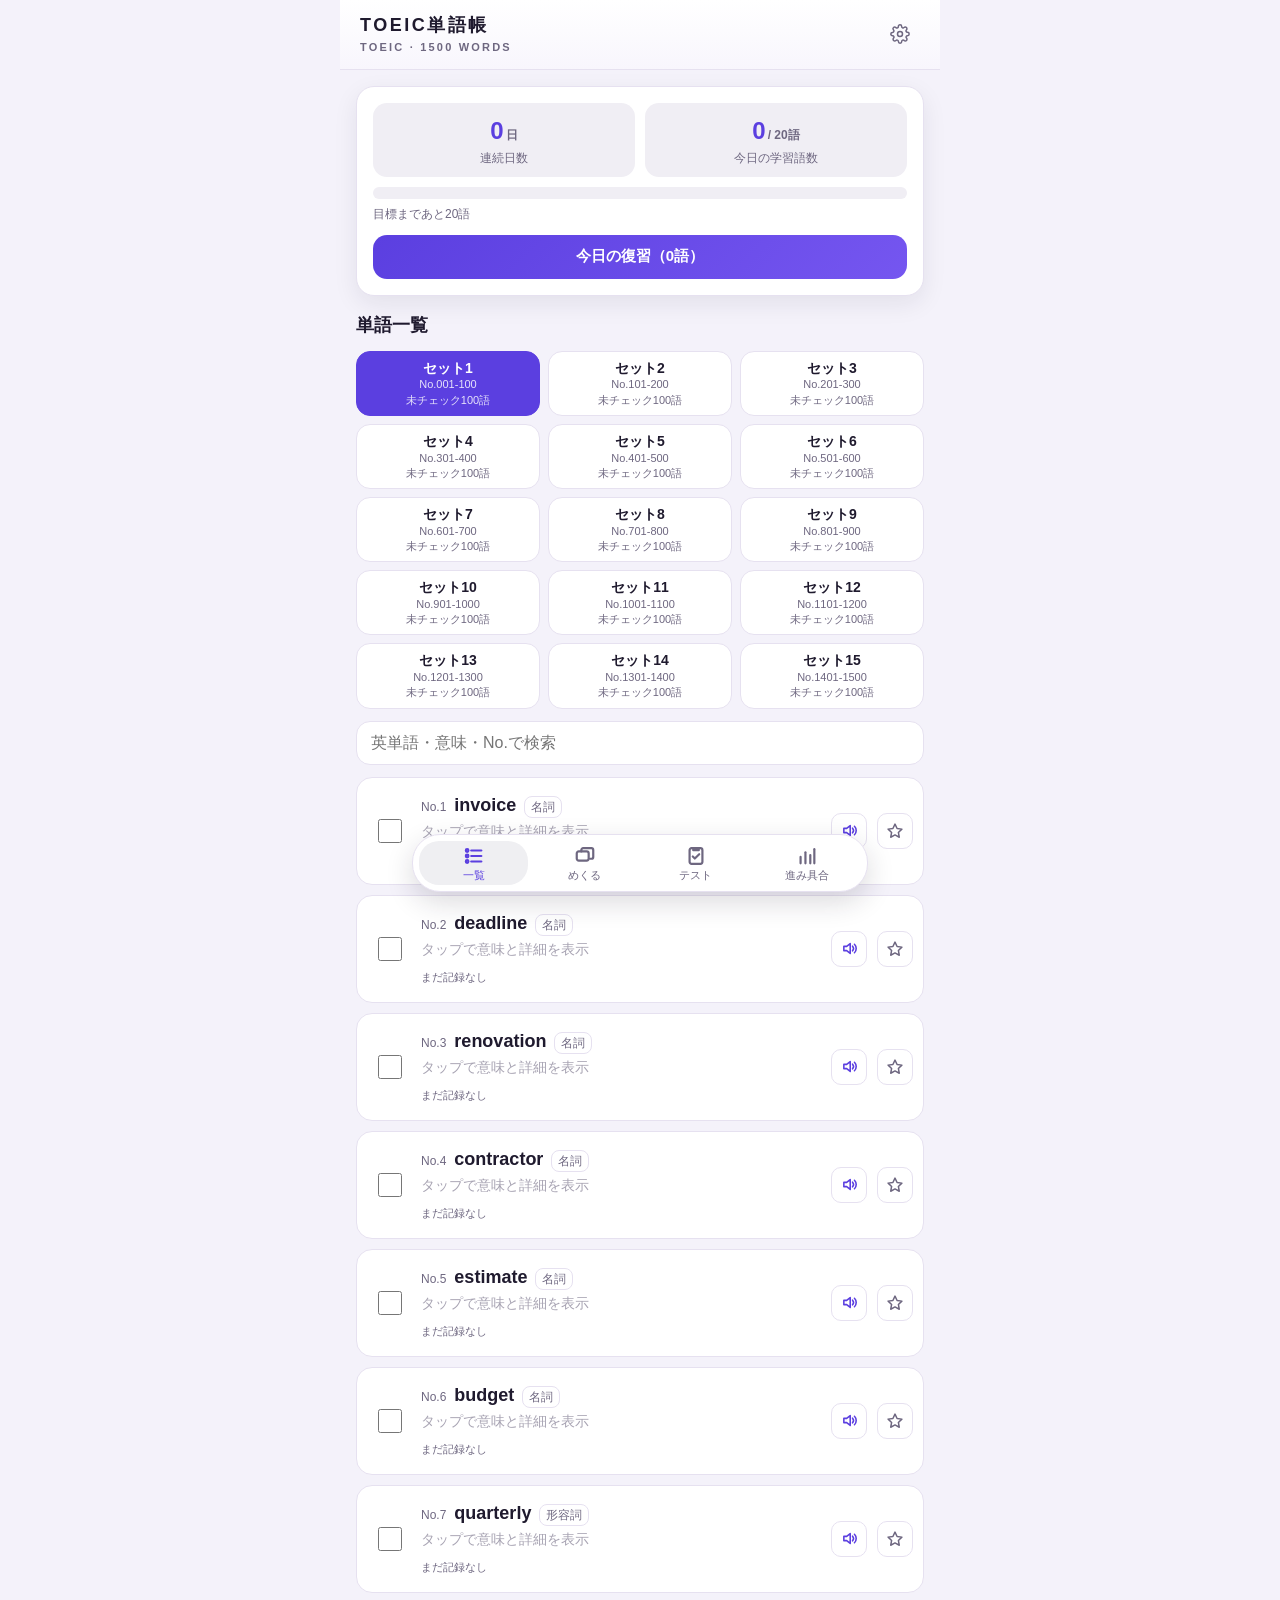
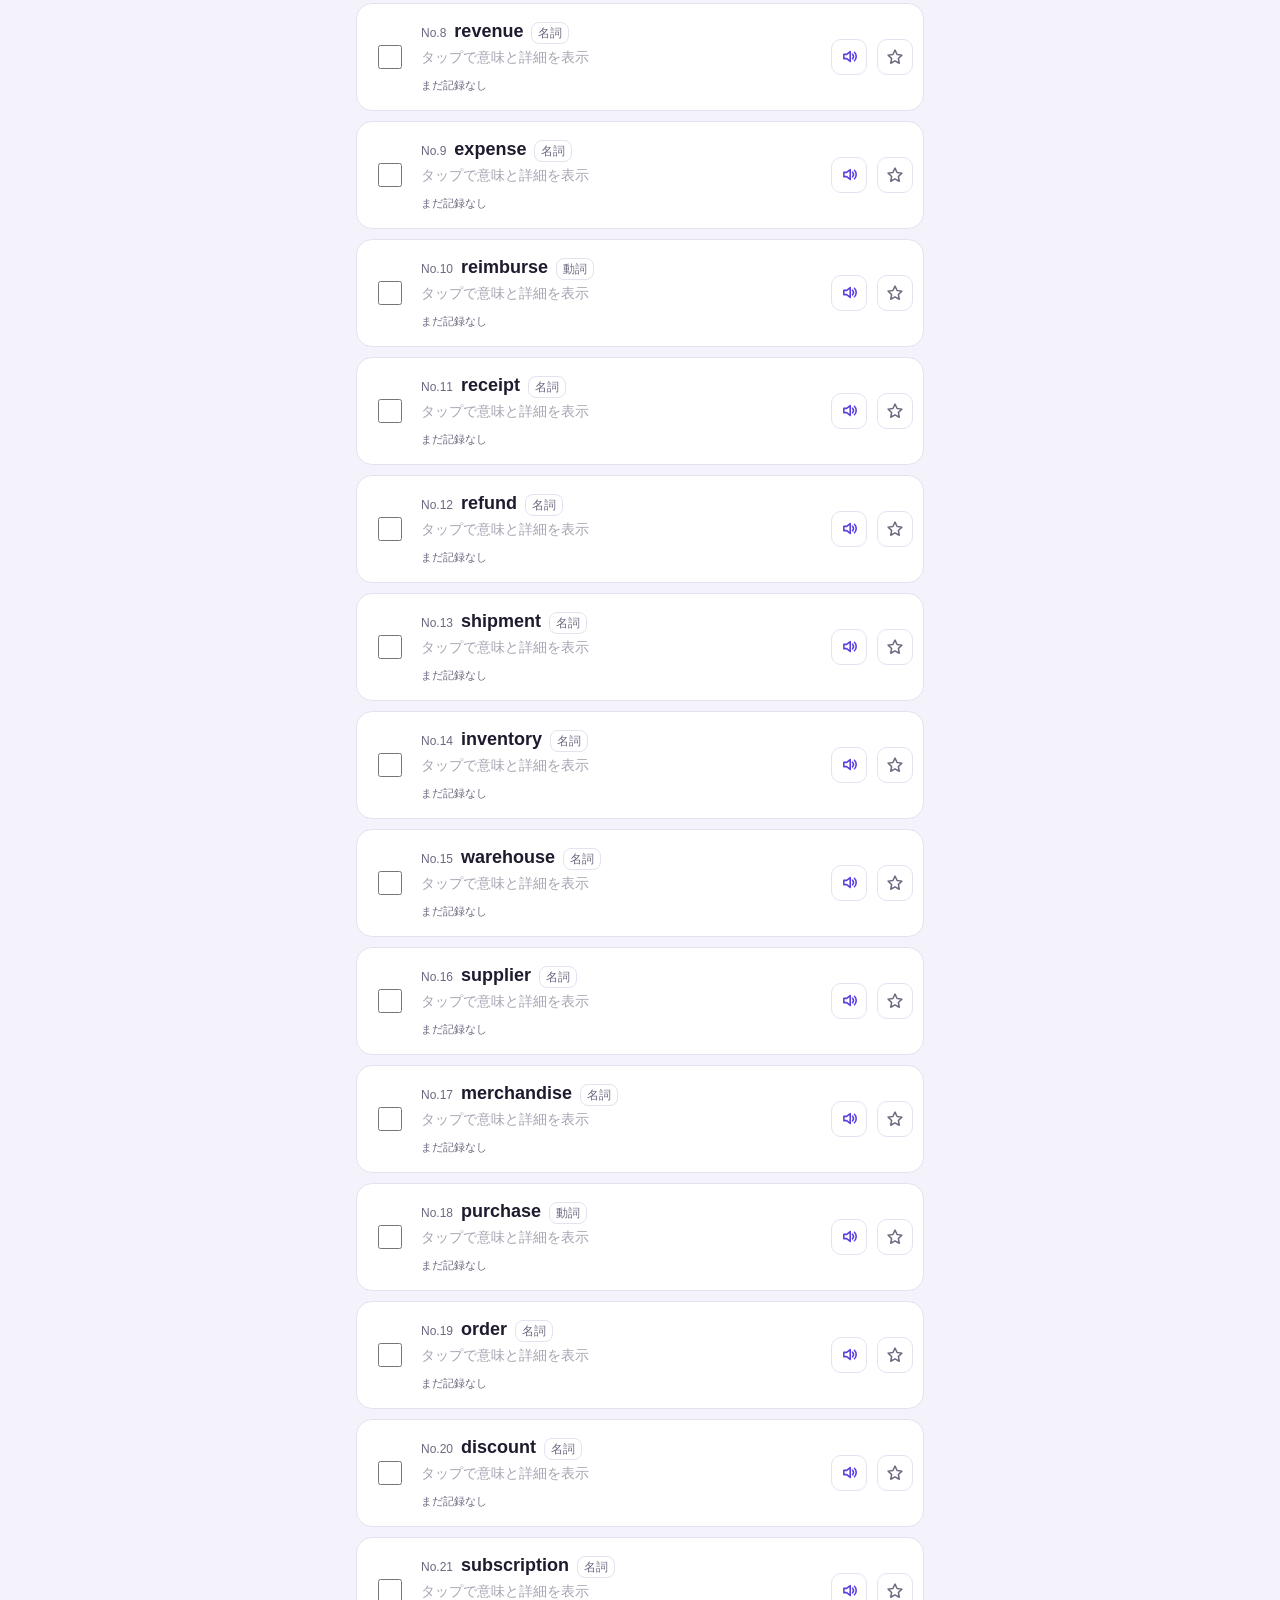
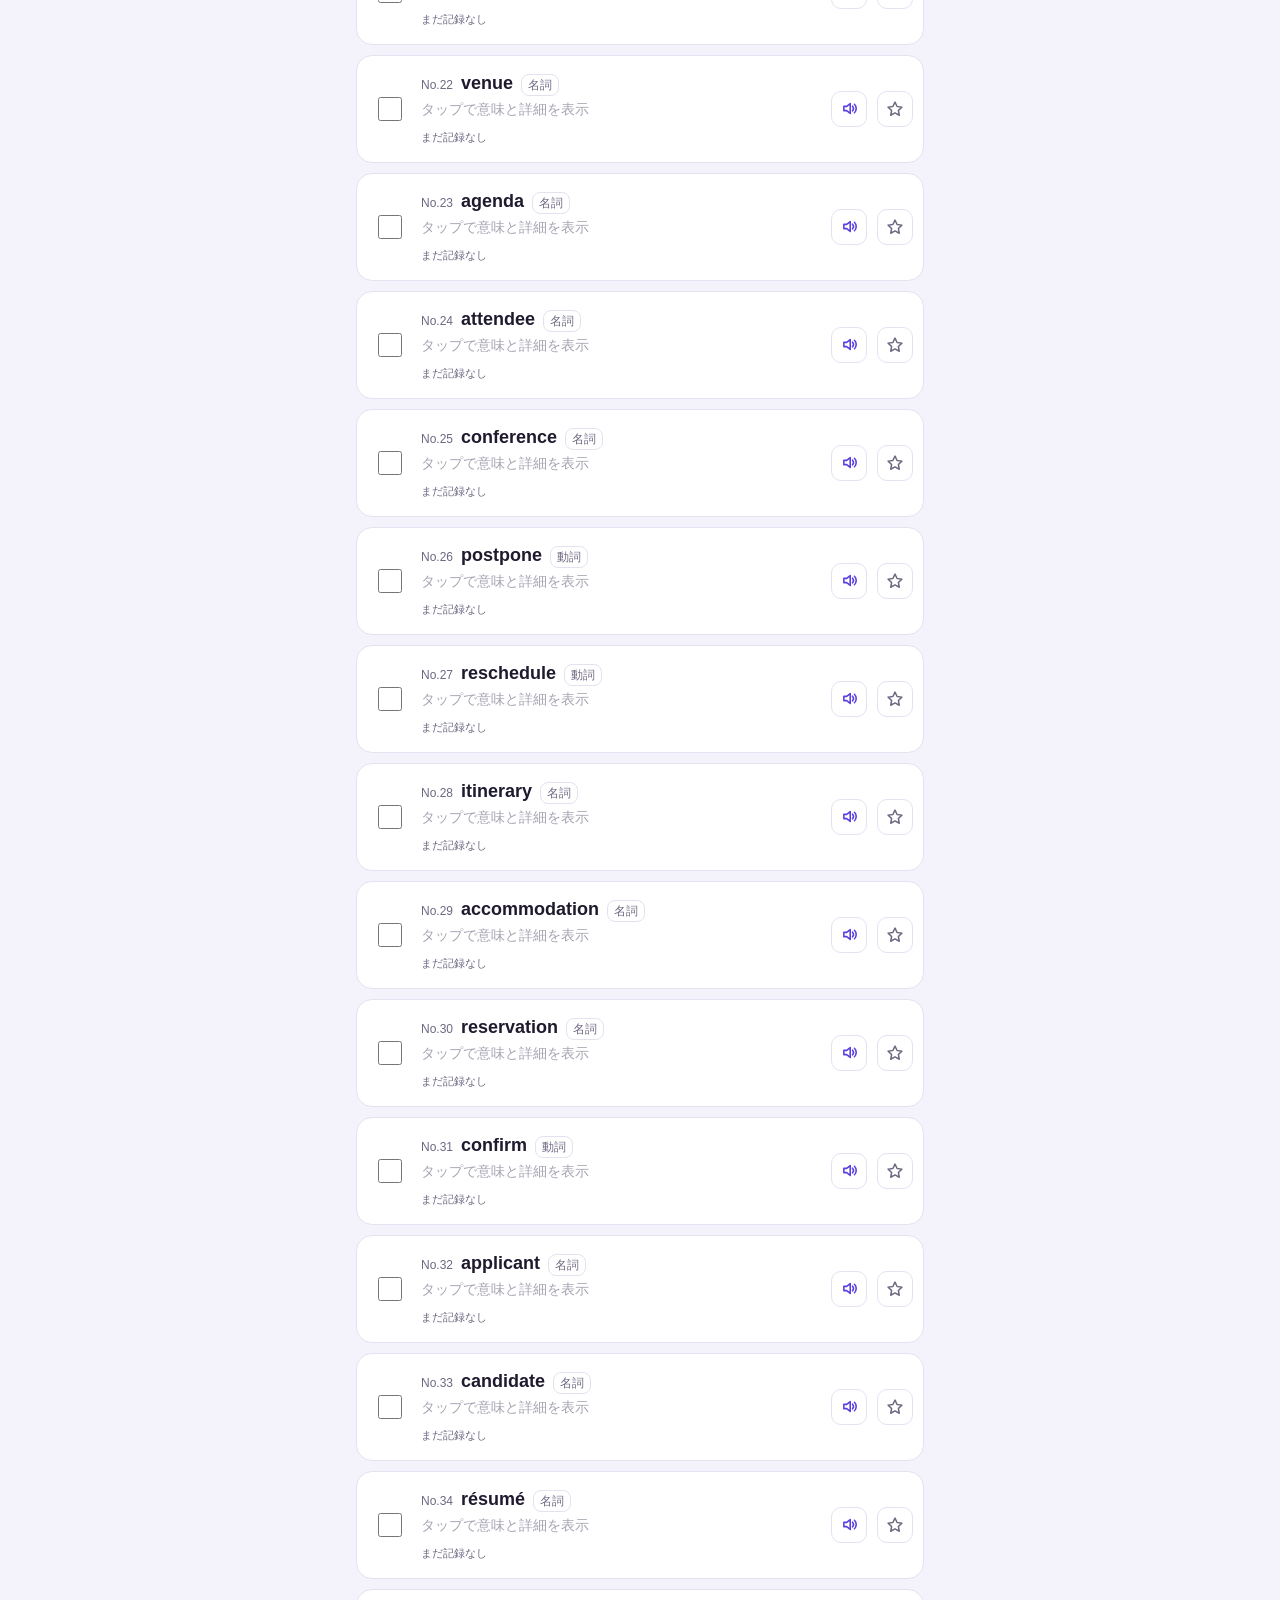
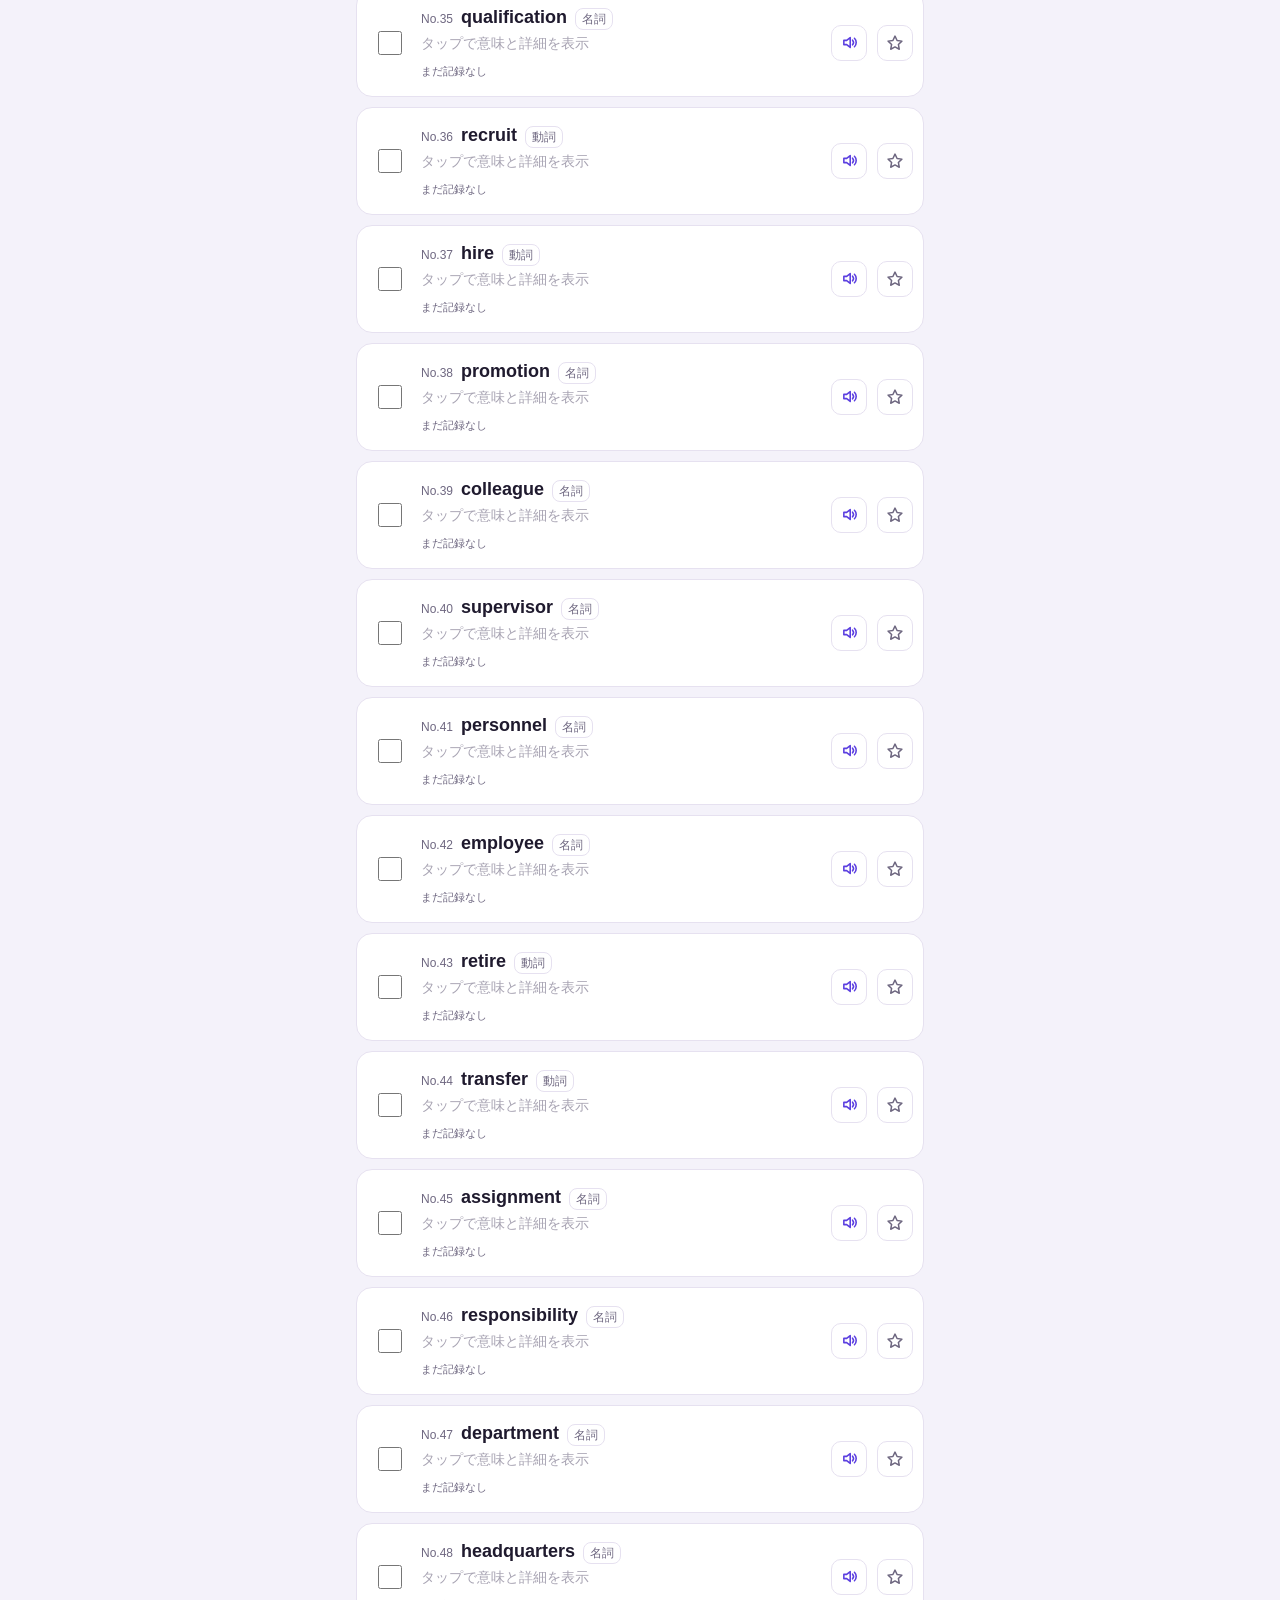
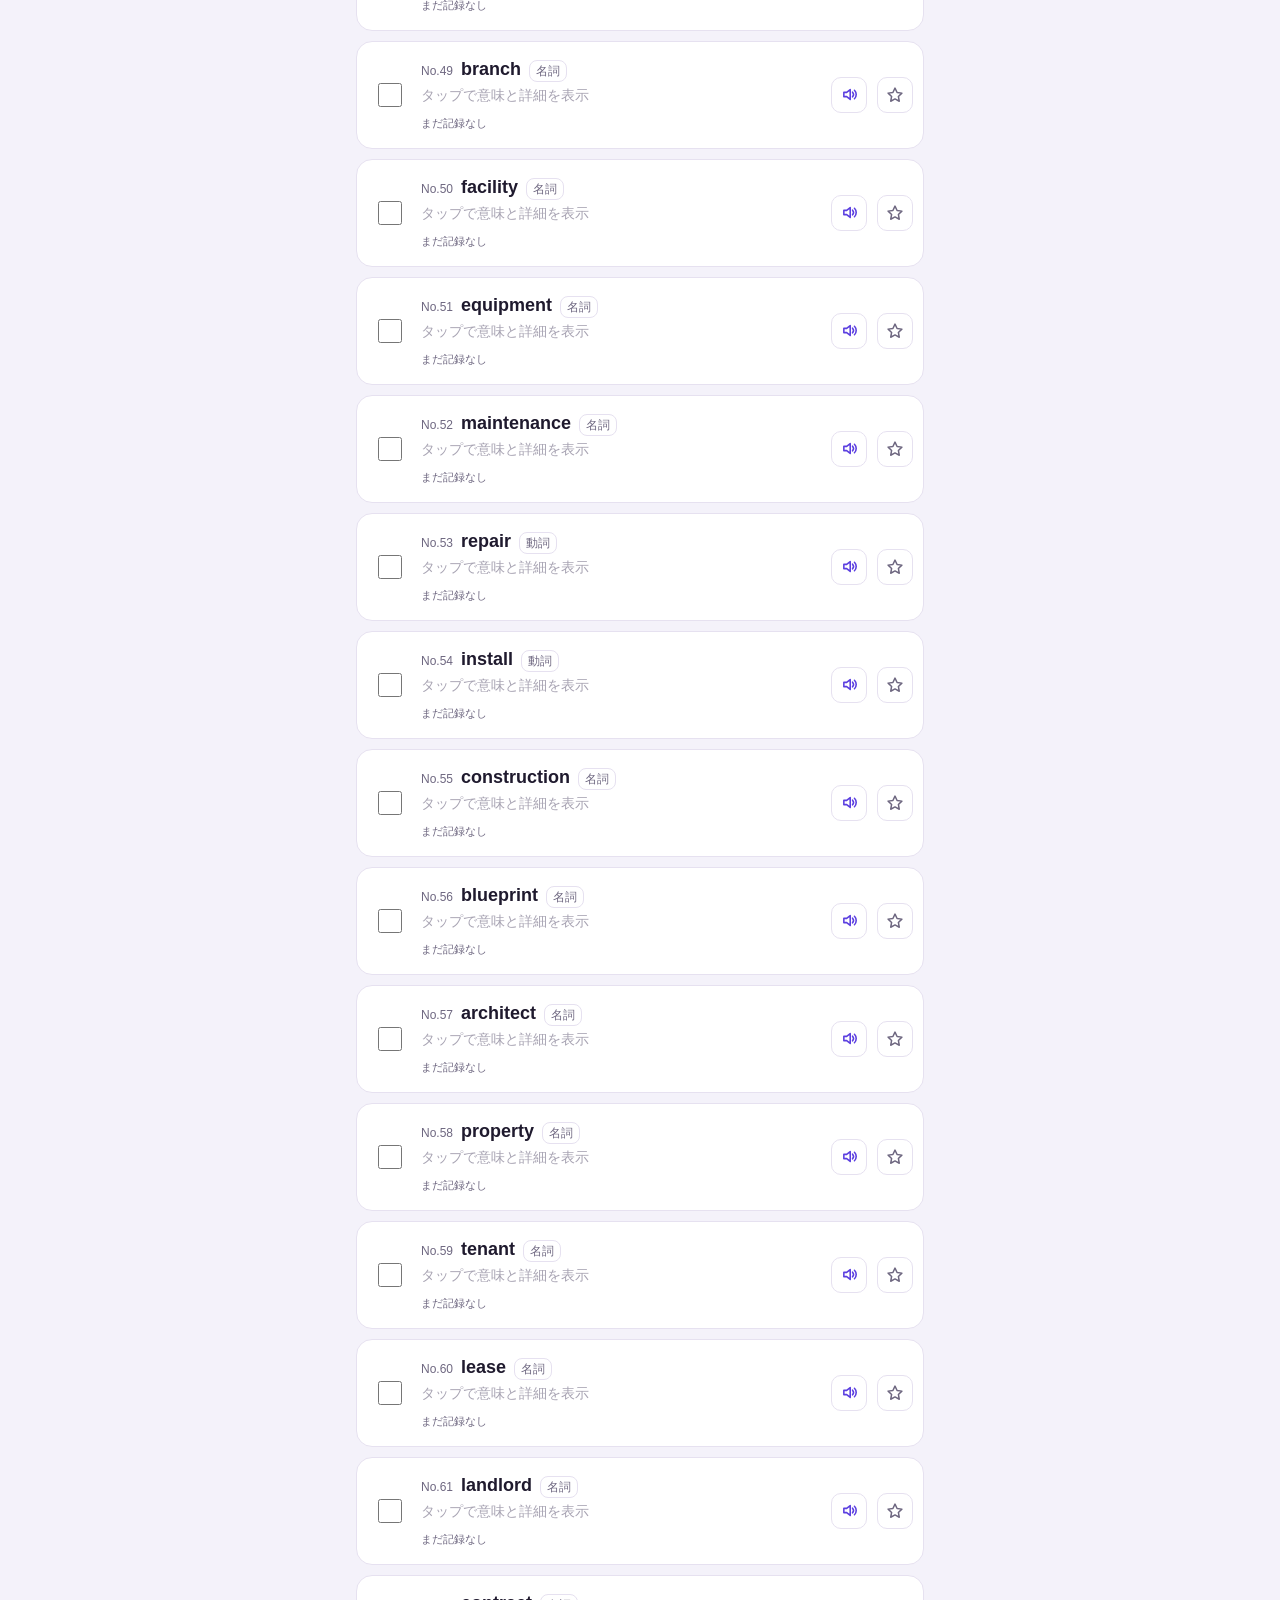
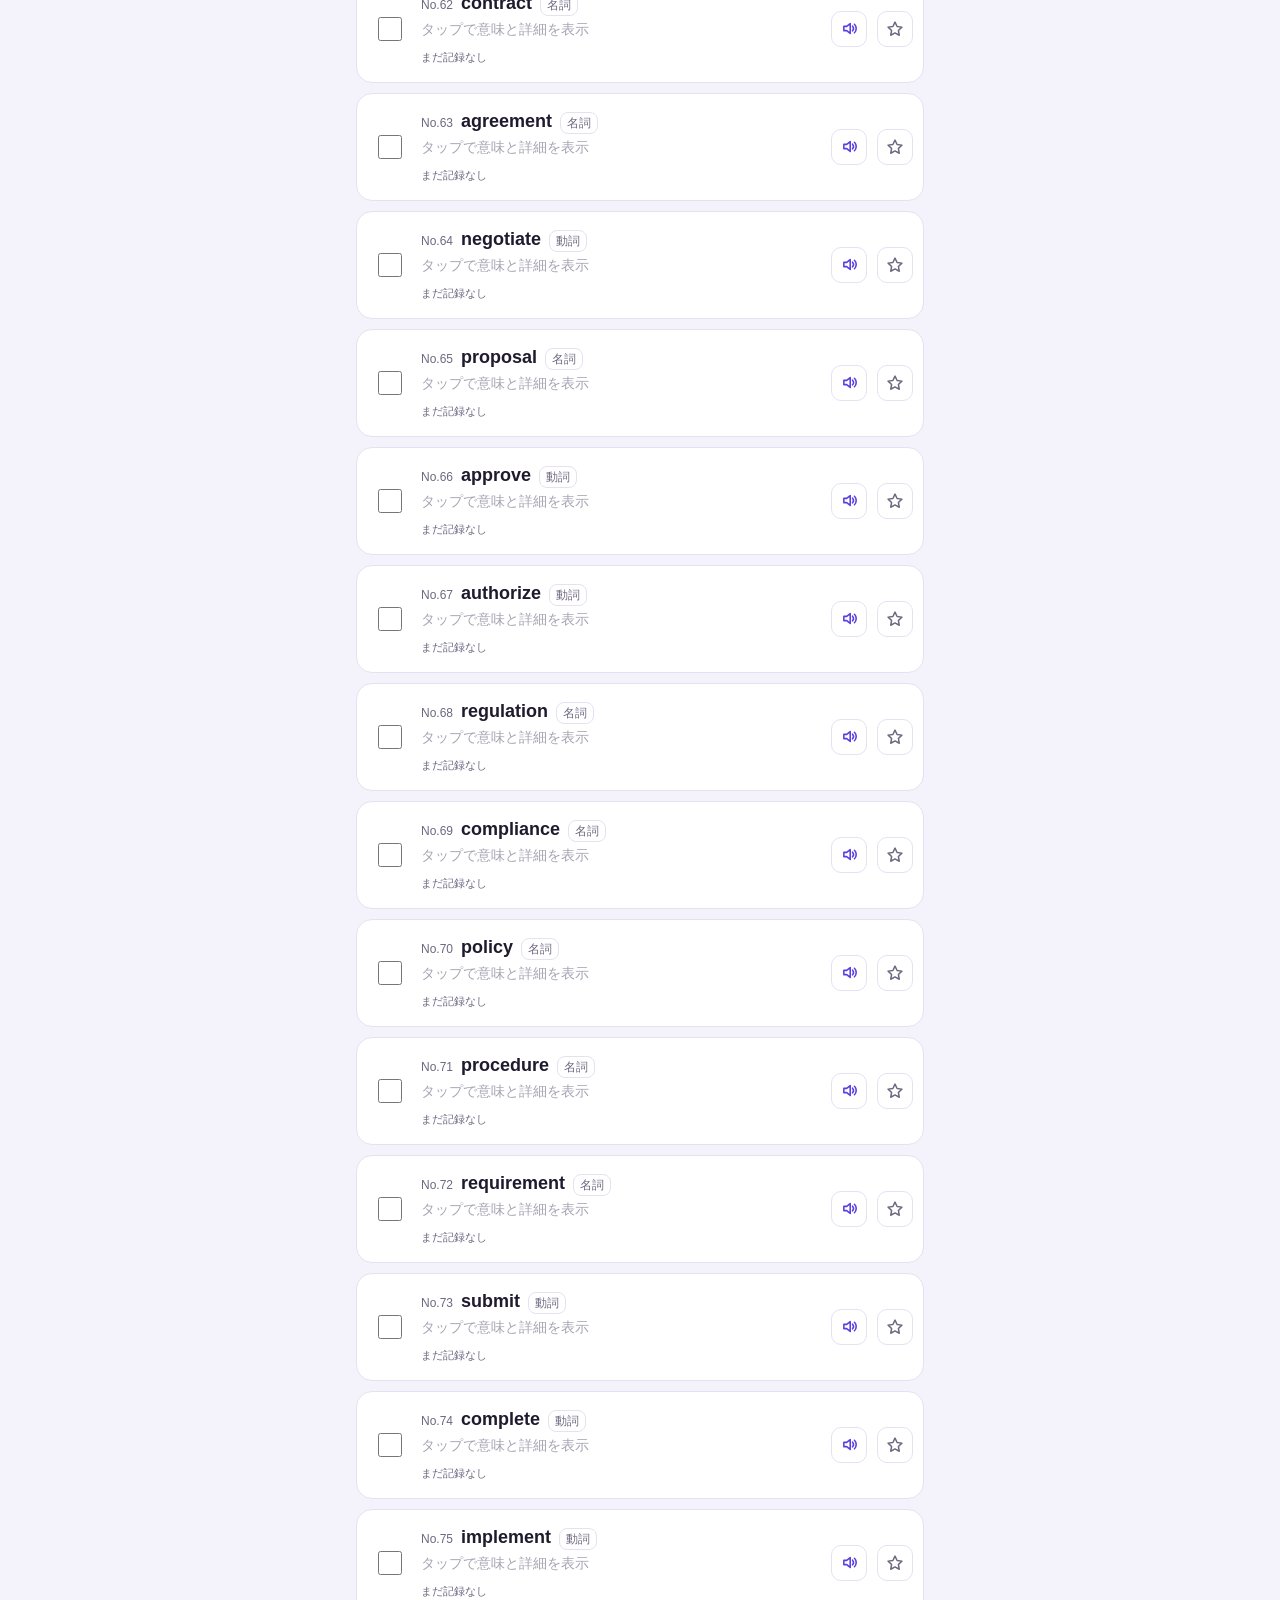
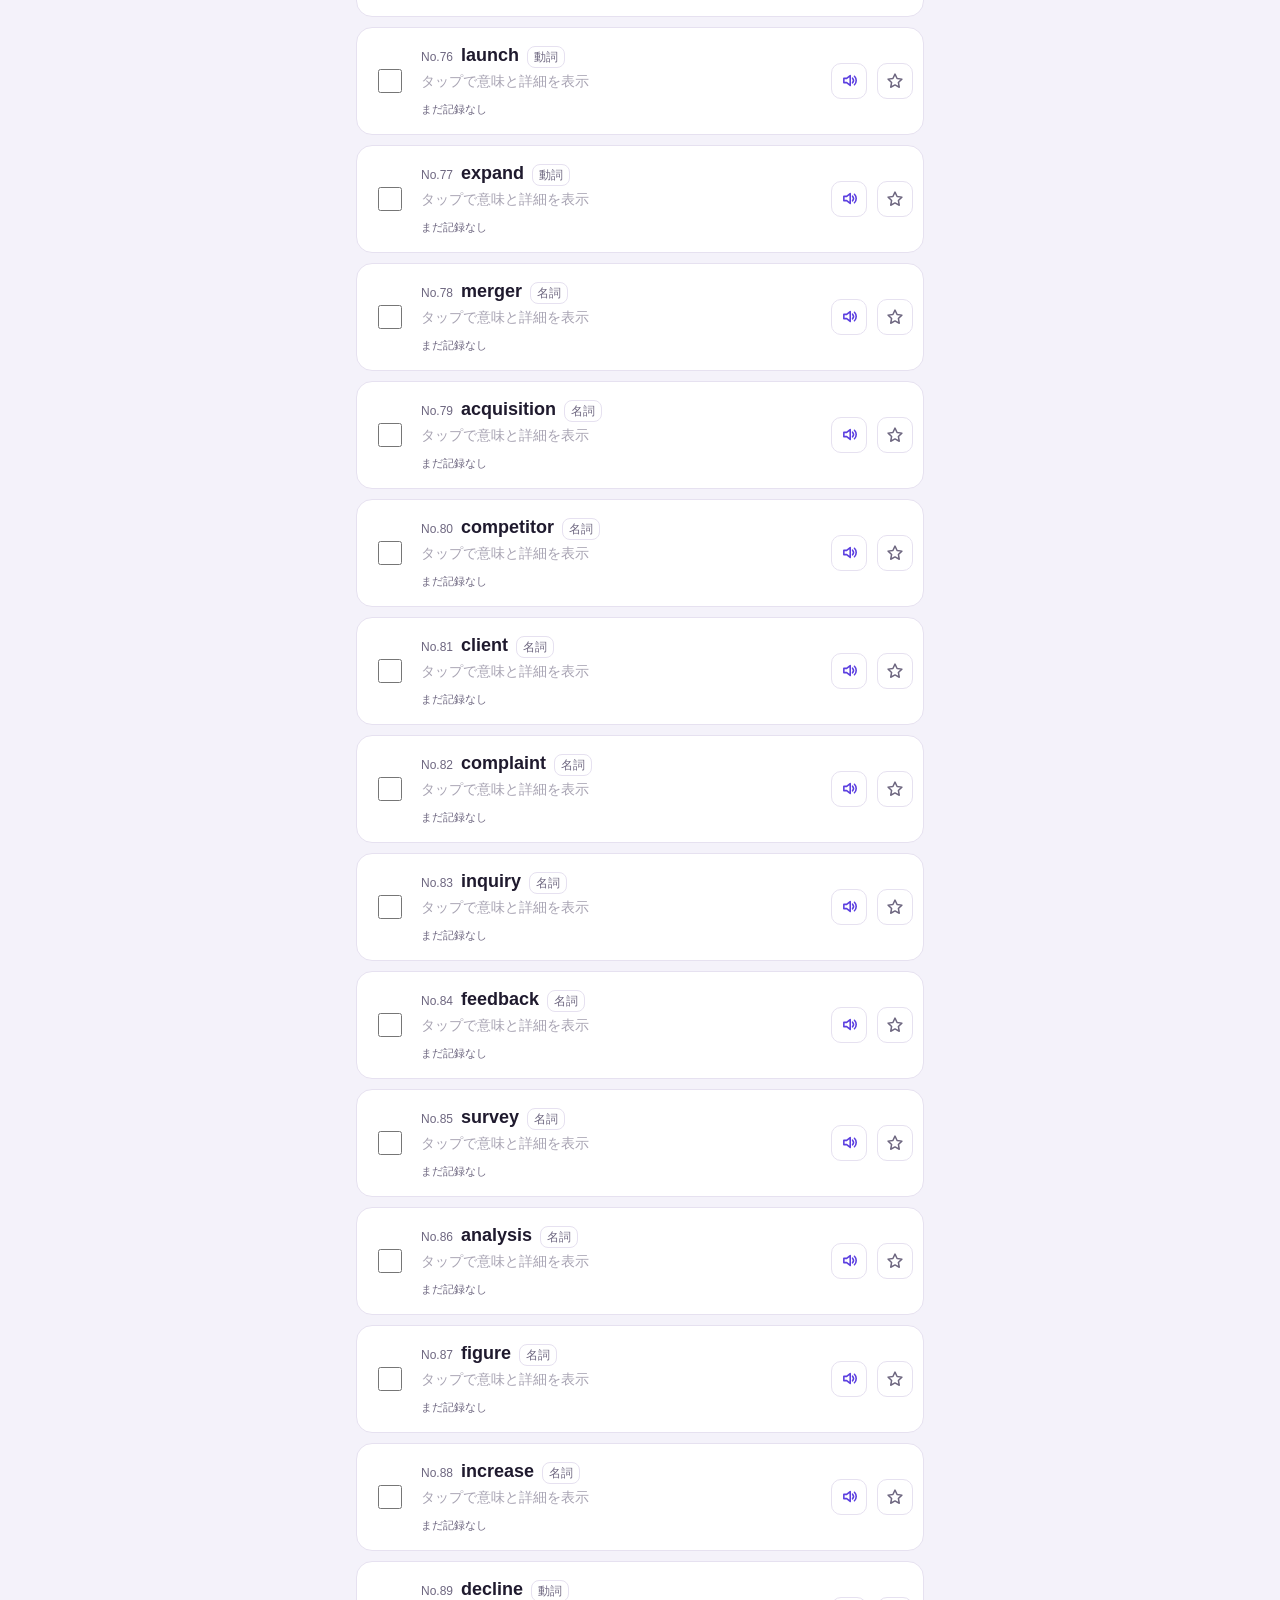
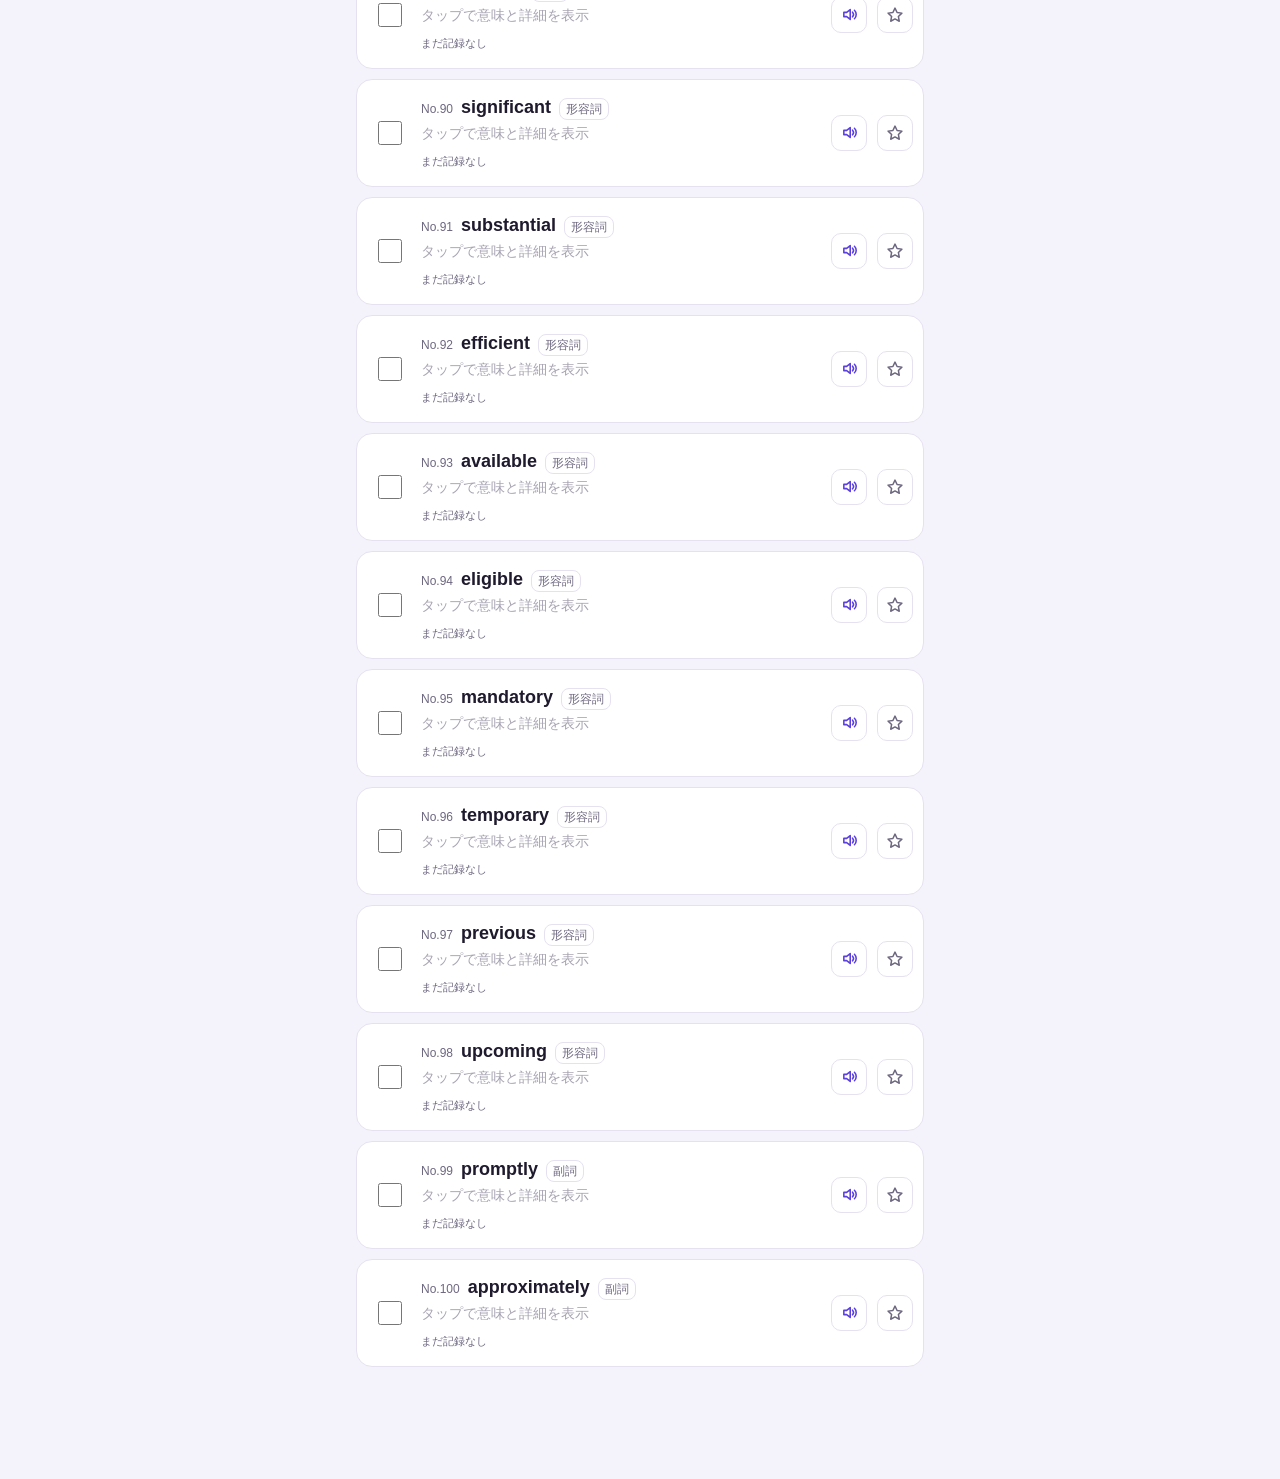
==== commit ede24e3a: "新アプリの仕組みで作り直し（1500語・進捗自動引き継ぎ付き）" ====
--- a/index.html
+++ b/index.html
@@ -5,526 +5,40 @@
 <meta name="viewport" content="width=device-width, initial-scale=1, maximum-scale=1, user-scalable=no, viewport-fit=cover">
 <title>TOEIC単語帳</title>
 <meta name="apple-mobile-web-app-capable" content="yes">
+<meta name="mobile-web-app-capable" content="yes">
 <meta name="apple-mobile-web-app-status-bar-style" content="default">
 <meta name="apple-mobile-web-app-title" content="TOEIC単語帳">
-<meta name="theme-color" content="#7C5CFF">
+<meta name="format-detection" content="telephone=no">
+<meta name="theme-color" content="#FFFFFF">
 <link rel="manifest" href="manifest.webmanifest">
+<link rel="icon" type="image/png" sizes="192x192" href="icon-192.png">
 <link rel="apple-touch-icon" href="apple-touch-icon.png">
-<link rel="icon" href="icon-192.png">
 <script>
 (function () {
   try {
-    var pref = localStorage.getItem('tango_theme_pref') || 'auto';
+    var pref = localStorage.getItem('toeic:v1:theme') || localStorage.getItem('tango_theme_pref') || 'auto';
     var effective = (pref === 'light' || pref === 'dark')
       ? pref
       : ((window.matchMedia && window.matchMedia('(prefers-color-scheme: dark)').matches) ? 'dark' : 'light');
     document.documentElement.setAttribute('data-theme', effective);
     document.documentElement.style.colorScheme = effective;
     var meta = document.querySelector('meta[name="theme-color"]');
-    if (meta) meta.setAttribute('content', effective === 'dark' ? '#2A1E55' : '#7C5CFF');
+    if (meta) meta.setAttribute('content', effective === 'dark' ? '#1C1826' : '#FFFFFF');
   } catch (e) {
     document.documentElement.setAttribute('data-theme', 'light');
   }
 })();
 </script>
-<style>
-:root, [data-theme="light"] {
-  --accent: #7C5CFF;
-  --accent2: #5B3FE0;
-  --bg: #F4F2FA;
-  --card: #FFFFFF;
-  --text: #1F1A2E;
-  --sub: #6E6780;
-  --border: #E6E1F0;
-  --tabbar-bg: #FFFFFF;
-  --tabbar-border: #E6E1F0;
-  --tab-pill-bg: #EFEFF2;
-  --learned-fg: #8E8A9A;
-  --learned-bg: #F0EEF4;
-  --shadow: 0 8px 24px rgba(31,26,46,0.08);
-  --danger: #D1456B;
-  --good: #2E9B6B;
-  --close: #A3660A;
-  --safe-t: env(safe-area-inset-top, 0px);
-  --safe-b: env(safe-area-inset-bottom, 0px);
-  --safe-l: env(safe-area-inset-left, 0px);
-  --safe-r: env(safe-area-inset-right, 0px);
-}
-html[data-theme="dark"] {
-  --accent: #A58CFF;
-  --accent2: #C2B0FF;
-  --bg: #121018;
-  --card: #1C1826;
-  --text: #EEEAF6;
-  --sub: #A39BB3;
-  --border: rgba(255,255,255,0.10);
-  --tabbar-bg: #1C1826;
-  --tabbar-border: rgba(255,255,255,0.10);
-  --tab-pill-bg: #2A2534;
-  --learned-fg: #6E687C;
-  --learned-bg: #16131E;
-  --shadow: 0 8px 24px rgba(0,0,0,0.4);
-  --danger: #E78098;
-  --good: #67C79A;
-  --close: #E7B169;
-}
-* { box-sizing: border-box; min-width: 0; }
-html { color-scheme: light; }
-html[data-theme="dark"] { color-scheme: dark; }
-html, body { margin: 0; padding: 0; background: var(--bg); touch-action: manipulation; }
-body {
-  font-family: -apple-system, BlinkMacSystemFont, "Hiragino Sans", "Yu Gothic", "Noto Sans CJK JP", "Noto Sans JP", sans-serif;
-  color: var(--text);
-  background: var(--bg);
-  font-size: 16px;
-  line-height: 1.5;
-  overflow-wrap: anywhere;
-  -webkit-text-size-adjust: 100%;
-}
-button, input, select {
-  font-family: inherit;
-  font-size: 16px;
-  color: inherit;
-}
-button { cursor: pointer; }
-button, a, input, select, textarea, label { touch-action: manipulation; }
-#app {
-  min-height: 100vh;
-  padding-bottom: calc(96px + var(--safe-b));
-  max-width: 600px;
-  margin: 0 auto;
-  min-width: 0;
-}
-.appbar {
-  padding: calc(16px + var(--safe-t)) 16px 18px;
-  background: linear-gradient(135deg, #6B4CFF, #8A6CFF);
-  color: #fff;
-  border-radius: 0 0 20px 20px;
-  box-shadow: var(--shadow);
-  min-width: 0;
-}
-.appbar-row {
-  display: flex;
-  align-items: flex-start;
-  justify-content: space-between;
-  gap: 10px;
-  min-width: 0;
-}
-.appbar-text { flex: 1; min-width: 0; }
-.appbar h1 {
-  margin: 0;
-  font-size: 20px;
-  font-weight: 700;
-  overflow: hidden;
-  text-overflow: ellipsis;
-  white-space: nowrap;
-}
-.appbar p { margin: 4px 0 0; font-size: 13px; opacity: 0.9; overflow-wrap: anywhere; }
-.appbar .icon-btn {
-  flex: none;
-  width: 40px;
-  height: 40px;
-  border-radius: 14px;
-  display: grid;
-  place-items: center;
-  color: #fff;
-  background: rgba(255,255,255,0.22);
-  box-shadow: none;
-  border: none;
-  padding: 0;
-  margin: 0;
-}
-.appbar .icon-btn svg { width: 20px; height: 20px; }
-.appbar .icon-btn[aria-pressed="true"] { background: rgba(255,255,255,0.38); }
-.view-title-row {
-  display: flex;
-  align-items: center;
-  justify-content: space-between;
-  gap: 10px;
-  margin: 0 0 12px;
-  min-width: 0;
-}
-.view-title-row .view-title { margin: 0; flex: 1; min-width: 0; }
-.view-title-row .btn { flex: none; min-height: 36px; padding: 0 14px; font-size: 14px; }
-.view { display: none; padding: 16px; min-width: 0; }
-.view.active { display: block; }
-h2.view-title { margin: 0 0 12px; font-size: 18px; font-weight: 700; }
-.card {
-  background: var(--card);
-  border: 1px solid var(--border);
-  border-radius: 18px;
-  box-shadow: var(--shadow);
-  padding: 16px;
-  min-width: 0;
-  overflow-wrap: anywhere;
-}
-.chip-row {
-  display: flex;
-  flex-wrap: wrap;
-  gap: 8px;
-  margin-bottom: 12px;
-  min-width: 0;
-}
-.chip {
-  border: 1px solid var(--border);
-  background: var(--card);
-  color: var(--text);
-  border-radius: 14px;
-  padding: 8px 12px;
-  min-height: 44px;
-  font-size: 13px;
-  display: flex;
-  flex-direction: column;
-  align-items: center;
-  justify-content: center;
-  gap: 2px;
-  line-height: 1.2;
-}
-.chip b { font-size: 14px; }
-.chip span.rest { font-size: 11px; color: var(--sub); }
-.chip.active { background: var(--accent); border-color: var(--accent); color: #fff; }
-.chip.active span.rest { color: rgba(255,255,255,0.85); }
-.chip span.rest.scene { font-size: 10px; text-align: center; overflow-wrap: anywhere; max-width: 12em; }
-
-.search-wrap { margin-bottom: 12px; }
-.search-wrap input {
-  width: 100%;
-  min-height: 44px;
-  border: 1px solid var(--border);
-  background: var(--card);
-  color: var(--text);
-  border-radius: 14px;
-  padding: 0 14px;
-}
-ul.word-list { list-style: none; margin: 0; padding: 0; display: flex; flex-direction: column; gap: 10px; }
-li.word-row {
-  border: 1px solid var(--border);
-  border-radius: 16px;
-  background: var(--card);
-  overflow: hidden;
-  min-width: 0;
-}
-li.word-row.is-learned { background: var(--learned-bg); }
-.row-main { display: flex; align-items: center; gap: 10px; padding: 8px 10px; min-width: 0; }
-.chk-wrap {
-  flex: none;
-  width: 44px;
-  height: 44px;
-  display: flex;
-  align-items: center;
-  justify-content: center;
-}
-.chk-wrap input[type="checkbox"] {
-  width: 24px;
-  height: 24px;
-  accent-color: var(--accent);
-}
-.row-text { flex: 1; min-width: 0; cursor: pointer; padding: 6px 0; }
-.row-top { display: flex; align-items: baseline; gap: 8px; flex-wrap: wrap; min-width: 0; }
-.w-no { font-size: 12px; color: var(--sub); flex: none; }
-.w-word { font-size: 18px; font-weight: 700; overflow-wrap: anywhere; }
-.w-pos { font-size: 12px; color: var(--sub); border: 1px solid var(--border); border-radius: 8px; padding: 1px 6px; flex: none; }
-.w-meaning, .w-meaning-placeholder { margin-top: 2px; font-size: 14px; min-height: 20px; overflow-wrap: anywhere; }
-.w-meaning { color: var(--sub); }
-.w-meaning-placeholder { color: var(--sub); opacity: 0.6; }
-li.word-row.is-learned .w-word,
-li.word-row.is-learned .w-meaning,
-li.word-row.is-learned .w-meaning-placeholder,
-li.word-row.is-learned .w-no,
-li.word-row.is-learned .w-pos { color: var(--learned-fg); }
-.row-detail { padding: 0 14px 14px 54px; display: flex; flex-direction: column; gap: 8px; border-top: 1px dashed var(--border); margin-top: 0; min-width: 0; }
-.row-detail[hidden] { display: none; }
-.detail-line { min-width: 0; }
-.detail-label { display: inline-block; font-size: 12px; font-weight: 700; color: var(--accent); background: var(--learned-bg); border-radius: 8px; padding: 2px 8px; margin-bottom: 4px; }
-.detail-line p { margin: 0; font-size: 15px; overflow-wrap: anywhere; }
-.empty-msg { color: var(--sub); text-align: center; padding: 32px 0; font-size: 14px; }
-
-.tip-label-row { display: flex; align-items: center; justify-content: space-between; gap: 8px; min-width: 0; margin-bottom: 4px; }
-.tip-label-row .detail-label { margin-bottom: 0; }
-.tip-edit-btn { min-height: 28px; border-radius: 10px; border: 1px solid var(--border); background: transparent; color: var(--accent); padding: 0 10px; font-size: 12px; font-weight: 700; flex: none; }
-.detail-line p.tip-display { white-space: pre-wrap; }
-.detail-line p.tip-placeholder { color: var(--sub); opacity: 0.7; }
-.tip-textarea { display: block; width: 100%; box-sizing: border-box; min-height: 76px; font-size: 16px; line-height: 1.4; padding: 8px 10px; border: 1px solid var(--border); border-radius: 10px; background: var(--card); color: var(--text); resize: vertical; font-family: inherit; }
-.flip-back .tip-textarea { min-height: 56px; }
-.tip-btn-row { display: flex; gap: 8px; margin-top: 8px; flex-wrap: wrap; }
-.tip-btn-row .btn { min-height: 36px; padding: 0 14px; font-size: 14px; }
-
-.btn {
-  min-height: 44px;
-  border-radius: 14px;
-  border: 1px solid var(--border);
-  background: var(--card);
-  color: var(--text);
-  padding: 0 16px;
-  font-size: 15px;
-  font-weight: 600;
-}
-.btn.primary {
-  background: linear-gradient(135deg, #6B4CFF, #8A6CFF);
-  color: #fff;
-  border: none;
-}
-.btn.block { width: 100%; }
-.btn.ghost { background: transparent; }
-.btn-row { display: flex; gap: 10px; flex-wrap: wrap; margin-top: 12px; }
-.btn[disabled] { opacity: 0.5; }
-
-.flip-card-outer { perspective: 1000px; margin-bottom: 14px; }
-.flip-card {
-  min-height: 210px;
-  border-radius: 20px;
-  background: var(--card);
-  box-shadow: var(--shadow);
-  border: 1px solid var(--border);
-  padding: 18px 18px 20px;
-  display: flex;
-  flex-direction: column;
-  min-width: 0;
-}
-.flip-front { display: flex; flex-direction: column; align-items: center; justify-content: center; gap: 10px; text-align: center; flex: 1; min-width: 0; }
-.flip-front[hidden] { display: none; }
-.flip-no { font-size: 13px; color: var(--sub); }
-.flip-word { font-size: clamp(28px, 9vw, 40px); font-weight: 800; overflow-wrap: anywhere; }
-.flip-hint { font-size: 13px; color: var(--sub); margin-top: 6px; }
-.flip-speak-wrap { display: flex; justify-content: center; min-width: 0; }
-.flip-speak-wrap:empty { display: none; }
-.flip-back { flex: 1; min-width: 0; overflow-y: auto; max-height: min(38vh, calc(100dvh - 420px)); }
-.flip-back[hidden] { display: none; }
-.flip-back .w-pos { display: inline-block; margin-bottom: 8px; }
-.flip-back .flip-meaning { font-size: 22px; font-weight: 700; margin: 4px 0 12px; overflow-wrap: anywhere; }
-.flip-back .detail-label { display: inline-block; }
-.flip-back .detail-line { margin-bottom: 10px; }
-.flip-progress { text-align: center; font-size: 13px; color: var(--sub); margin-bottom: 10px; }
-.flip-learned-row { display: flex; align-items: center; gap: 10px; justify-content: center; margin-top: 4px; min-height: 44px; }
-.flip-nav { display: flex; gap: 10px; justify-content: space-between; margin-top: 10px; }
-.flip-nav .btn { flex: 1; }
-
-.seg { display: flex; border: 1px solid var(--border); border-radius: 14px; padding: 4px; gap: 4px; background: var(--card); }
-.seg-btn { flex: 1; min-height: 40px; border-radius: 10px; border: none; background: transparent; color: var(--text); font-size: 14px; font-weight: 600; }
-.seg-btn.active { background: var(--tab-pill-bg); color: var(--accent); }
-
-.field { margin-bottom: 14px; }
-.field label.field-label { display: block; font-size: 13px; color: var(--sub); margin-bottom: 6px; font-weight: 600; }
-
-.result-stat-row { display: flex; gap: 10px; flex-wrap: wrap; margin-bottom: 14px; }
-.result-stat { flex: 1; min-width: 100px; background: var(--learned-bg); border-radius: 14px; padding: 12px; text-align: center; }
-.result-stat .num { font-size: 26px; font-weight: 800; color: var(--accent); }
-.result-stat .lbl { font-size: 12px; color: var(--sub); }
-.wrong-list { list-style: none; margin: 10px 0 0; padding: 0; display: flex; flex-direction: column; gap: 8px; }
-.wrong-list li { border: 1px solid var(--border); border-radius: 12px; padding: 10px 12px; min-width: 0; }
-.wrong-list .ww { font-weight: 700; }
-.wrong-list .wm { color: var(--sub); font-size: 14px; }
-
-.resume-note { font-size: 13px; color: var(--accent); margin: 0 0 12px; font-weight: 600; }
-.input-q { margin-bottom: 12px; }
-.input-q-head { display: flex; justify-content: space-between; align-items: baseline; gap: 8px; margin-bottom: 4px; min-width: 0; }
-.input-q-no { font-size: 12px; color: var(--sub); overflow-wrap: anywhere; }
-.input-q-word { font-size: 20px; font-weight: 700; margin-bottom: 10px; overflow-wrap: anywhere; }
-.input-answer {
-  display: block;
-  width: 100%;
-  min-height: 48px;
-  font-size: 16px;
-  border: 1px solid var(--border);
-  background: var(--card);
-  color: var(--text);
-  border-radius: 12px;
-  padding: 10px 12px;
-  overflow-wrap: anywhere;
-}
-.ai-note { font-size: 12px; color: var(--sub); margin: 0 0 10px; }
-.input-result-item { margin-bottom: 12px; }
-.input-result-item .detail-line { margin-top: 8px; min-width: 0; }
-.input-result-item .tip-textarea { min-height: 56px; }
-.ir-head { display: flex; justify-content: space-between; gap: 8px; margin-bottom: 6px; flex-wrap: wrap; min-width: 0; }
-.ir-no { font-size: 12px; color: var(--sub); flex: none; }
-.ir-word { font-weight: 700; font-size: 16px; overflow-wrap: anywhere; }
-.ir-line { font-size: 14px; margin-bottom: 4px; display: flex; gap: 6px; flex-wrap: wrap; min-width: 0; }
-.ir-lbl { color: var(--sub); flex: none; }
-.ir-val { overflow-wrap: anywhere; min-width: 0; }
-.verdict { display: inline-block; font-weight: 700; font-size: 13px; padding: 4px 10px; border-radius: 10px; margin: 6px 0; }
-.verdict.v-correct { color: var(--good); background: var(--learned-bg); }
-.verdict.v-wrong { color: var(--danger); background: var(--learned-bg); }
-.verdict.v-close { color: var(--close); background: var(--learned-bg); }
-.btn-mark-correct, .btn-mark-wrong { min-height: 40px; font-size: 13px; padding: 0 12px; }
-
-.bar-row { margin-bottom: 14px; min-width: 0; }
-.bar-row .bar-label { display: flex; justify-content: space-between; font-size: 13px; margin-bottom: 6px; gap: 8px; }
-.bar-row .bar-label .nm { color: var(--text); font-weight: 600; }
-.bar-row .bar-label .vv { color: var(--sub); flex: none; }
-.bar-track { height: 12px; border-radius: 8px; background: var(--learned-bg); overflow: hidden; }
-.bar-fill { height: 100%; background: linear-gradient(135deg, #6B4CFF, #8A6CFF); border-radius: 8px; }
-.bar-fill.acc { background: linear-gradient(135deg, #2E9B6B, #67C79A); }
-.bar-none { font-size: 13px; color: var(--sub); }
-
-.cycle-status { min-width: 0; }
-.cycle-row { font-size: 13px; color: var(--sub); margin-bottom: 4px; min-width: 0; overflow-wrap: anywhere; }
-.cycle-row:last-child { margin-bottom: 0; }
-.cycle-row .cv { color: var(--text); font-weight: 700; }
-
-.range-progress-block { padding-bottom: 14px; margin-bottom: 14px; border-bottom: 1px dashed var(--border); min-width: 0; }
-.range-progress-block:last-child { padding-bottom: 0; margin-bottom: 0; border-bottom: none; }
-.range-sub-rows { margin-top: 8px; display: flex; flex-direction: column; gap: 3px; min-width: 0; }
-.range-sub-heading { font-size: 12px; font-weight: 700; color: var(--accent); margin-top: 6px; }
-.range-sub-row { font-size: 12px; color: var(--sub); min-width: 0; overflow-wrap: anywhere; }
-.range-sub-row b { color: var(--text); font-weight: 700; }
-
-.hist-wrap { margin-top: 2px; min-width: 0; }
-.hist-str { font-size: 18px; line-height: 1.4; letter-spacing: 0.12em; word-break: break-all; overflow-wrap: anywhere; font-family: "Hiragino Sans", "Yu Gothic", "Noto Sans CJK JP", "Noto Sans JP", sans-serif; }
-.hist-good { color: var(--good); }
-.hist-bad { color: var(--danger); }
-.hist-stats { font-size: 12px; color: var(--sub); margin-top: 2px; }
-.hist-none { font-size: 12px; color: var(--sub); }
-.row-hist { margin-top: 4px; min-width: 0; }
-.row-hist .hist-wrap { margin-top: 0; }
-.row-hist .hist-str { font-size: 13px; letter-spacing: 0.08em; line-height: 1.3; }
-.row-hist .hist-stats { font-size: 11px; margin-top: 1px; }
-.row-hist .hist-none { font-size: 11px; }
-
-.cal-header { display: flex; align-items: center; justify-content: space-between; gap: 8px; margin-bottom: 10px; min-width: 0; }
-.cal-header .btn { min-height: 36px; min-width: 44px; padding: 0 10px; flex: none; }
-.cal-title { font-weight: 700; font-size: 15px; flex: 1; text-align: center; overflow-wrap: anywhere; min-width: 0; }
-.cal-weekdays { display: grid; grid-template-columns: repeat(7, 1fr); gap: 4px; margin-bottom: 4px; min-width: 0; }
-.cal-weekday { text-align: center; font-size: 11px; color: var(--sub); }
-.cal-grid { display: grid; grid-template-columns: repeat(7, 1fr); gap: 4px; min-width: 0; }
-.cal-cell {
-  position: relative;
-  border-radius: 10px;
-  border: 1px solid transparent;
-  background: transparent;
-  display: flex;
-  flex-direction: column;
-  align-items: center;
-  justify-content: center;
-  gap: 2px;
-  font-size: 12px;
-  color: var(--sub);
-  min-height: 38px;
-  min-width: 0;
-  padding: 2px 0;
-  font-family: inherit;
-}
-.cal-cell.is-pad { visibility: hidden; }
-.cal-cell.has-data { background: var(--learned-bg); color: var(--text); font-weight: 600; }
-.cal-cell.is-today { border-color: var(--accent); }
-.cal-cell.is-selected { border-color: var(--accent); background: var(--accent); color: #fff; }
-.cal-dots { display: flex; gap: 2px; height: 6px; align-items: center; }
-.cal-dot { width: 4px; height: 4px; border-radius: 50%; background: var(--accent); flex: none; }
-.cal-cell.is-selected .cal-dot { background: #fff; }
-.cal-summary { display: flex; gap: 14px; flex-wrap: wrap; margin-top: 10px; font-size: 12px; color: var(--sub); min-width: 0; }
-.cal-summary b { color: var(--text); font-weight: 700; }
-#calDayDetail { margin-top: 12px; min-width: 0; }
-#calDayDetail:empty { margin-top: 0; }
-
-.speak-btn {
-  flex: none;
-  width: 36px;
-  height: 36px;
-  min-height: 0;
-  border-radius: 10px;
-  border: 1px solid var(--border);
-  background: var(--card);
-  color: var(--accent);
-  display: inline-flex;
-  align-items: center;
-  justify-content: center;
-  padding: 0;
-}
-.speak-btn svg { width: 17px; height: 17px; flex: none; }
-.input-q-word-row { display: flex; align-items: center; gap: 8px; margin-bottom: 10px; min-width: 0; }
-.input-q-word-row .input-q-word { margin-bottom: 0; }
-
-ul.session-list { list-style: none; margin: 0; padding: 0; display: flex; flex-direction: column; gap: 8px; }
-li.session-item { border: 1px solid var(--border); border-radius: 12px; padding: 10px 12px; min-width: 0; }
-.session-main-wrap { cursor: pointer; min-width: 0; }
-.session-date { font-size: 12px; color: var(--sub); margin-bottom: 2px; }
-.session-main { display: flex; justify-content: space-between; gap: 8px; flex-wrap: wrap; min-width: 0; }
-.session-label { font-weight: 600; overflow-wrap: anywhere; }
-.session-score { color: var(--sub); font-size: 13px; flex: none; }
-.session-detail { margin-top: 10px; border-top: 1px dashed var(--border); padding-top: 10px; display: flex; flex-direction: column; gap: 8px; min-width: 0; }
-.sess-item-row { border: 1px solid var(--border); border-radius: 10px; padding: 8px 10px; min-width: 0; }
-.sess-item-no { font-size: 12px; color: var(--sub); margin-right: 6px; }
-.sess-item-mark { font-weight: 700; margin-right: 6px; }
-.sess-item-word { font-weight: 700; overflow-wrap: anywhere; }
-.sess-item-meaning { font-size: 13px; color: var(--sub); margin-top: 2px; overflow-wrap: anywhere; }
-.sess-item-answer { font-size: 13px; margin-top: 2px; overflow-wrap: anywhere; }
-
-.settings-row { display: flex; align-items: center; justify-content: space-between; gap: 10px; padding: 12px 0; border-bottom: 1px solid var(--border); flex-wrap: wrap; }
-.settings-row:last-child { border-bottom: none; }
-.settings-row .st-label { font-weight: 600; }
-.settings-row .st-desc { font-size: 12px; color: var(--sub); margin-top: 2px; }
-.import-msg { font-size: 13px; margin-top: 8px; }
-.import-msg.err { color: var(--danger); }
-.import-msg.ok { color: var(--good); }
-.file-label { display: inline-flex; align-items: center; justify-content: center; min-height: 44px; padding: 0 16px; border-radius: 14px; border: 1px solid var(--border); background: var(--card); font-weight: 600; font-size: 14px; }
-.footer-note { text-align: center; font-size: 12px; color: var(--sub); margin-top: 20px; }
-
-nav.tabbar {
-  position: fixed;
-  left: calc(12px + var(--safe-l));
-  right: calc(12px + var(--safe-r));
-  bottom: calc(8px + var(--safe-b));
-  max-width: 456px;
-  margin: 0 auto;
-  display: flex;
-  gap: 2px;
-  background: var(--tabbar-bg);
-  border: 1px solid var(--tabbar-border);
-  border-radius: 28px;
-  padding: 6px;
-  box-shadow: 0 10px 28px rgba(31,26,46,0.16);
-  z-index: 200;
-}
-nav.tabbar.is-hidden { display: none; }
-.tab-btn {
-  flex: 1;
-  min-height: 44px;
-  display: flex;
-  flex-direction: column;
-  align-items: center;
-  justify-content: center;
-  gap: 2px;
-  background: none;
-  border: none;
-  border-radius: 20px;
-  color: var(--sub);
-  padding: 4px 2px;
-  min-width: 0;
-}
-.tab-btn svg { width: 22px; height: 22px; flex: none; }
-.tab-btn span { font-size: 10.5px; line-height: 1.1; }
-.tab-btn.active { background: var(--tab-pill-bg); color: var(--accent); }
-</style>
-<script>
-(function () {
-  try {
-    var lastTouchEnd = 0;
-    function isEditableTarget(el) {
-      if (!el) return false;
-      var tag = el.tagName;
-      return tag === "INPUT" || tag === "TEXTAREA" || tag === "SELECT" || el.isContentEditable;
-    }
-    document.addEventListener("touchend", function (e) {
-      if (isEditableTarget(e.target)) return;
-      var now = Date.now();
-      if (now - lastTouchEnd <= 300) e.preventDefault();
-      lastTouchEnd = now;
-    }, { passive: false });
-    document.addEventListener("dblclick", function (e) {
-      if (isEditableTarget(e.target)) return;
-      e.preventDefault();
-    }, { passive: false });
-  } catch (e) {}
-})();
-</script>
+<link rel="stylesheet" href="styles.css">
 </head>
 <body>
+<p id="notice" class="notice" role="alert" hidden>この端末では記録を保存できません。このページを閉じると記録が消えます。</p>
 <div id="app">
   <header class="appbar">
     <div class="appbar-row">
       <div class="appbar-text">
         <h1>TOEIC単語帳</h1>
-        <p id="appbarSub">No.1〜1500</p>
+        <p id="appbarSub">TOEIC · 1500 WORDS</p>
       </div>
       <button type="button" class="icon-btn" id="settingsBtn" aria-label="設定" aria-pressed="false">
         <svg viewBox="0 0 24 24" fill="none" stroke="currentColor" stroke-width="2.2" stroke-linecap="round" stroke-linejoin="round" aria-hidden="true">
@@ -536,10 +50,14 @@
   </header>
 
   <section class="view active" id="view-list">
+    <div class="card mb" id="homeCard">
+      <div id="homeStats"></div>
+      <button type="button" class="btn primary block review-btn" id="reviewBtn">今日の復習<span id="reviewCount"></span></button>
+    </div>
     <h2 class="view-title">単語一覧</h2>
     <div class="chip-row" id="listRangeChips"></div>
     <div class="search-wrap">
-      <input type="text" id="listSearch" placeholder="英単語・意味・No.で検索" aria-label="検索">
+      <input type="text" id="listSearch" placeholder="英単語・意味・No.で検索" aria-label="検索" autocomplete="off">
     </div>
     <ul class="word-list" id="listWords"></ul>
   </section>
@@ -547,10 +65,10 @@
   <section class="view" id="view-flip">
     <h2 class="view-title">めくる</h2>
     <div class="chip-row" id="flipRangeChips"></div>
-    <div class="btn-row" style="margin-top:0;margin-bottom:10px;">
-      <button class="btn" id="flipShuffleBtn" aria-pressed="false">シャッフル: オフ</button>
-      <button class="btn" id="flipUnlearnedBtn" aria-pressed="false">未習得だけ: オフ</button>
-      <button class="btn primary" id="flipStartBtn">最初から</button>
+    <div class="btn-row flush">
+      <button type="button" class="btn" id="flipShuffleBtn" aria-pressed="false">シャッフル: オフ</button>
+      <button type="button" class="btn" id="flipUnlearnedBtn" aria-pressed="false">未習得だけ: オフ</button>
+      <button type="button" class="btn primary" id="flipStartBtn">最初から</button>
     </div>
     <div class="flip-progress" id="flipProgress">0 / 0</div>
     <div class="flip-card-outer">
@@ -569,6 +87,7 @@
           <div class="detail-line" id="flipBackExampleWrap">
             <span class="detail-label">例文</span>
             <p id="flipBackExample"></p>
+            <p class="ja" id="flipBackExampleJa"></p>
           </div>
           <div class="detail-line">
             <span class="detail-label">記録</span>
@@ -578,80 +97,96 @@
       </div>
     </div>
     <div class="flip-learned-row">
-      <label style="display:flex;align-items:center;gap:8px;">
-        <input type="checkbox" id="flipLearnedChk" style="width:22px;height:22px;">
-        覚えた
-      </label>
+      <label class="check-label"><input type="checkbox" id="flipLearnedChk">覚えた</label>
+      <button type="button" class="star-btn flip-star" id="flipStarBtn" aria-pressed="false"></button>
     </div>
     <div class="flip-nav">
-      <button class="btn block" id="flipPrevBtn">前へ</button>
-      <button class="btn block" id="flipNextBtn">次へ</button>
+      <button type="button" class="btn block" id="flipPrevBtn">前へ</button>
+      <button type="button" class="btn block" id="flipNextBtn">次へ</button>
     </div>
   </section>
 
   <section class="view" id="view-test">
     <h2 class="view-title">テスト</h2>
     <div id="testSetup">
-      <div class="field">
+      <div class="card mb" id="reviewCard">
+        <div class="review-info" id="reviewInfo"></div>
+        <button type="button" class="btn block" id="reviewToggleBtn">今日の復習モード</button>
+      </div>
+      <div class="field" id="testFormatField">
+        <label class="field-label">形式</label>
+        <div class="seg" id="testFormatSeg">
+          <button type="button" class="seg-btn" data-format="input">英→日 入力</button>
+          <button type="button" class="seg-btn" data-format="jaen">日→英 入力</button>
+          <button type="button" class="seg-btn" data-format="cloze">例文穴埋め</button>
+        </div>
+      </div>
+      <div class="field" id="testRangeField">
         <label class="field-label">範囲</label>
         <div class="chip-row" id="testRangeChips"></div>
       </div>
-      <div class="field">
+      <div class="field" id="testTargetField">
         <label class="field-label">対象</label>
         <div class="seg" id="testTargetSeg">
           <button type="button" class="seg-btn" data-target="unchecked">未チェックだけ</button>
           <button type="button" class="seg-btn" data-target="all">全部（チェック済みも含む）</button>
+          <button type="button" class="seg-btn" data-target="flagged" id="testFlaggedBtn">★フラグのみ</button>
         </div>
       </div>
       <div class="field">
         <label class="field-label">出題数</label>
         <div class="chip-row" id="testCountChips"></div>
       </div>
-      <div class="card" style="margin-bottom:14px;">
+      <div class="card mb" id="testCycleCard">
         <div class="cycle-status" id="testCycleStatus" style="margin:0 0 10px;"></div>
-        <button type="button" class="btn block" id="cycleResetBtn" style="color:var(--danger);">周回をリセット</button>
-      </div>
-      <button class="btn primary block" id="testStartBtn">テストを始める</button>
+        <button type="button" class="btn block danger" id="cycleResetBtn">周回をリセット</button>
+      </div>
+      <button type="button" class="btn primary block" id="testStartBtn">テストを始める</button>
       <p class="empty-msg" id="testSetupMsg" style="display:none;"></p>
     </div>
     <div id="inputTest" style="display:none;">
       <p class="resume-note" id="inputResumeNote" style="display:none;">前回の続きから再開しました</p>
+      <div class="bar-row test-progress" id="testProgress">
+        <div class="bar-label"><span class="nm">回答済み</span><span class="vv" id="testProgText">0 / 0</span></div>
+        <div class="bar-track" id="testProgTrack" role="progressbar" aria-label="回答済みの問題数" aria-valuemin="0" aria-valuemax="100" aria-valuenow="0"><div class="bar-fill" id="testProgBar" style="width:0%"></div></div>
+      </div>
       <div id="inputTestList"></div>
-      <div class="btn-row" style="padding-bottom:4px;">
-        <button class="btn primary block" id="inputGradeBtn">採点</button>
-      </div>
-      <div class="btn-row" style="padding-bottom:4px;">
-        <button type="button" class="btn block" id="abortInputBtn" style="color:var(--danger);">中断</button>
+      <div class="btn-row">
+        <button type="button" class="btn primary block" id="inputGradeBtn">採点</button>
+      </div>
+      <div class="btn-row">
+        <button type="button" class="btn block danger" id="abortInputBtn">中断</button>
       </div>
     </div>
     <div id="inputResult" style="display:none;">
       <div class="result-stat-row">
         <div class="result-stat"><div class="num" id="inputResultAccuracy">0%</div><div class="lbl">正答率</div></div>
-        <div class="result-stat"><div class="num" id="inputResultCorrect">0/0</div><div class="lbl">正解数</div></div>
+        <div class="result-stat"><div class="num" id="inputResultCorrect">0 / 0</div><div class="lbl">正解数</div></div>
       </div>
       <p class="ai-note" id="inputAiNote" style="display:none;">AI判定は使えませんでした</p>
       <div id="inputResultList"></div>
       <div class="btn-row">
-        <button class="btn primary" id="continueInputBtn">続けてテストする</button>
-        <button class="btn" id="backToSetupInputBtn">もう一度設定する</button>
+        <button type="button" class="btn primary" id="continueInputBtn">続けてテストする</button>
+        <button type="button" class="btn" id="backToSetupInputBtn">もう一度設定する</button>
       </div>
     </div>
   </section>
 
   <section class="view" id="view-progress">
     <h2 class="view-title">進み具合</h2>
-    <div class="card" style="margin-bottom:16px;">
+    <div class="card mb" id="progStats"></div>
+    <div class="card mb">
       <div class="bar-row" style="margin-bottom:0;">
         <div class="bar-label"><span class="nm">全体の習得</span><span class="vv" id="progOverallText">0 / 1500</span></div>
         <div class="bar-track"><div class="bar-fill" id="progOverallBar" style="width:0%"></div></div>
       </div>
     </div>
-    <h2 class="view-title" style="font-size:15px;">範囲ごとの習得</h2>
-    <div class="card" style="margin-bottom:16px;" id="progRangeLearned"></div>
-    <h2 class="view-title" style="font-size:15px;">範囲ごとの正答率</h2>
-    <div class="card" style="margin-bottom:16px;" id="progRangeAccuracy"></div>
-    <h2 class="view-title" style="font-size:15px;">学習記録カレンダー</h2>
-    <div class="card" style="margin-bottom:16px;" id="progCalendarCard">
+    <h2 class="view-title sub">セットごとの習得</h2>
+    <div class="card mb" id="progRangeLearned"></div>
+    <h2 class="view-title sub">セットごとの正答率</h2>
+    <div class="card mb" id="progRangeAccuracy"></div>
+    <h2 class="view-title sub">学習記録カレンダー</h2>
+    <div class="card mb" id="progCalendarCard">
       <div class="cal-header">
         <button type="button" class="btn" id="calPrevBtn" aria-label="前の月">&lt;</button>
         <div class="cal-title" id="calTitle"></div>
@@ -660,10 +195,10 @@
       <div class="cal-weekdays" id="calWeekdays"></div>
       <div class="cal-grid" id="calGrid"></div>
       <div class="cal-summary" id="calSummary"></div>
-      <p class="import-msg" id="calUnknownMsg" style="display:none;"></p>
+      <p class="import-msg err" id="calUnknownMsg" style="display:none;"></p>
       <div id="calDayDetail"></div>
     </div>
-    <h2 class="view-title" style="font-size:15px;">テストの記録</h2>
+    <h2 class="view-title sub">テストの記録</h2>
     <div class="card" id="progSessionList"></div>
   </section>
 
@@ -672,74 +207,71 @@
       <h2 class="view-title">設定</h2>
       <button type="button" class="btn" id="settingsBackBtn">戻る</button>
     </div>
-    <div class="card" style="margin-bottom:16px;">
-      <div class="settings-row" style="flex-direction:column;align-items:stretch;">
+    <div class="card mb">
+      <div class="settings-row col">
         <div class="st-label" style="margin-bottom:10px;">外観</div>
         <div class="seg" id="themeSeg">
-          <button class="seg-btn" data-theme-choice="auto">自動</button>
-          <button class="seg-btn" data-theme-choice="light">ライト</button>
-          <button class="seg-btn" data-theme-choice="dark">ダーク</button>
-        </div>
-      </div>
-    </div>
-    <div class="card" style="margin-bottom:16px;">
+          <button type="button" class="seg-btn" data-theme-choice="auto">自動</button>
+          <button type="button" class="seg-btn" data-theme-choice="light">ライト</button>
+          <button type="button" class="seg-btn" data-theme-choice="dark">ダーク</button>
+        </div>
+      </div>
+    </div>
+    <div class="card mb">
       <div class="settings-row">
         <div>
-          <div class="st-label">学習記録を書き出す</div>
-          <div class="st-desc">現在の記録をJSONファイルとして保存します</div>
-        </div>
-        <button class="btn" id="exportBtn">書き出す</button>
-      </div>
+          <div class="st-label">1日の目標語数</div>
+          <div class="st-desc">今日の学習語数と比べる目標（1〜500語）</div>
+        </div>
+        <input type="number" id="goalInput" class="goal-input" min="1" max="500" step="1" inputmode="numeric" aria-label="1日の目標語数">
+      </div>
+    </div>
+    <div class="card mb">
       <div class="settings-row">
         <div>
-          <div class="st-label">学習記録を読み込む</div>
-          <div class="st-desc">保存したJSONファイルから記録を復元します</div>
+          <div class="st-label">進捗を書き出す</div>
+          <div class="st-desc">保存されている進捗すべてをJSONファイルとしてダウンロードします</div>
+        </div>
+        <button type="button" class="btn" id="exportBtn">書き出す</button>
+      </div>
+      <div class="settings-row">
+        <div>
+          <div class="st-label">進捗を読み込む</div>
+          <div class="st-desc">書き出したJSONファイルから進捗を復元します（今の進捗は置き換わります）</div>
         </div>
         <label class="file-label" for="importFile">読み込む</label>
         <input type="file" id="importFile" accept="application/json" style="display:none;">
       </div>
       <p class="import-msg" id="importMsg" style="display:none;"></p>
     </div>
-    <div class="card" style="margin-bottom:16px;">
+    <div class="card mb">
       <div class="settings-row">
         <div>
           <div class="st-label">記録リセット</div>
-          <div class="st-desc">学習記録をExcelの初期値に戻します（テーマ設定は変わりません）</div>
-        </div>
-        <button class="btn" id="resetBtn" style="color:var(--danger);">リセット</button>
-      </div>
-    </div>
-    <div class="card" style="margin-bottom:16px;">
-      <div class="settings-row" style="flex-direction:column;align-items:stretch;">
+          <div class="st-desc">学習記録をすべて消して最初の状態に戻します（テーマ設定・覚え方の編集内容・★フラグは残ります）</div>
+        </div>
+        <button type="button" class="btn danger" id="resetBtn">リセット</button>
+      </div>
+    </div>
+    <div class="card mb">
+      <div class="settings-row col">
         <div class="st-label" style="margin-bottom:6px;">OpenAI APIキー</div>
-        <div class="st-desc" style="margin-bottom:10px;">入力テストで不正解になった問題だけ、AIに意味の妥当性を確認させます。キーは platform.openai.com で作成できます。支払い登録と、月の利用上限の設定をしておくと安心です。キーがなくてもすべての機能は動作します。</div>
-        <input type="password" id="openaiKeyInput" autocomplete="off" placeholder="APIキーを入力" style="width:100%;min-height:44px;border:1px solid var(--border);background:var(--card);color:var(--text);border-radius:14px;padding:0 14px;margin-bottom:10px;">
+        <div class="st-desc" style="margin-bottom:10px;">入力テストで不正解になった問題だけ、AIに意味の妥当性を確認させます。このとき単語とあなたの回答がOpenAIに送信されます。キーは platform.openai.com で作成できます。支払い登録と、月の利用上限の設定をしておくと安心です。キーがなくてもすべての機能は動作します。</div>
+        <input type="password" id="openaiKeyInput" class="key-input" autocomplete="off" placeholder="APIキーを入力">
         <div class="btn-row" style="margin-top:0;">
-          <button class="btn primary" id="openaiKeySaveBtn">保存</button>
-          <button class="btn" id="openaiKeyDeleteBtn" style="display:none;color:var(--danger);">削除</button>
+          <button type="button" class="btn primary" id="openaiKeySaveBtn">保存</button>
+          <button type="button" class="btn danger" id="openaiKeyDeleteBtn" style="display:none;">削除</button>
         </div>
         <p class="st-desc" id="openaiKeyStatus" style="margin-top:8px;">未設定です（なくても動作します）</p>
       </div>
     </div>
-    <div class="card" style="margin-bottom:16px;">
-      <div class="settings-row" style="flex-direction:column;align-items:stretch;">
-        <div class="st-label" style="margin-bottom:6px;">Gemini APIキー（予備）</div>
-        <div class="st-desc" style="margin-bottom:10px;">OpenAIのキーがないときだけ使います。キーがなくてもすべての機能は動作します。</div>
-        <input type="password" id="geminiKeyInput" autocomplete="off" placeholder="APIキーを入力" style="width:100%;min-height:44px;border:1px solid var(--border);background:var(--card);color:var(--text);border-radius:14px;padding:0 14px;margin-bottom:10px;">
-        <div class="btn-row" style="margin-top:0;">
-          <button class="btn primary" id="geminiKeySaveBtn">保存</button>
-          <button class="btn" id="geminiKeyDeleteBtn" style="display:none;color:var(--danger);">削除</button>
-        </div>
-        <p class="st-desc" id="geminiKeyStatus" style="margin-top:8px;">未設定です（なくても動作します）</p>
-      </div>
-    </div>
-    <p class="footer-note">データ出典：TOEIC単語帳 001-1500<br>v2026.11.16e</p>
+    <p class="footer-note">データ出典：TOEIC単語帳 全1500語（セット1〜15）<br>v2026.11.17</p>
   </section>
 </div>
 
-<nav class="tabbar" id="tabbar">
-  <button class="tab-btn active" data-tab="list" aria-label="一覧">
-    <svg viewBox="0 0 24 24" fill="none" stroke="currentColor" stroke-width="2.4" stroke-linecap="round" stroke-linejoin="round">
+<nav class="tabbar" id="tabbar" aria-label="メイン">
+  <button type="button" class="tab-btn active" data-tab="list" aria-label="一覧">
+    <svg viewBox="0 0 24 24" fill="none" stroke="currentColor" stroke-width="2.4" stroke-linecap="round" stroke-linejoin="round" aria-hidden="true">
       <line x1="9" y1="6" x2="20" y2="6"></line>
       <line x1="9" y1="12" x2="20" y2="12"></line>
       <line x1="9" y1="18" x2="20" y2="18"></line>
@@ -749,23 +281,23 @@
     </svg>
     <span>一覧</span>
   </button>
-  <button class="tab-btn" data-tab="flip" aria-label="めくる">
-    <svg viewBox="0 0 24 24" fill="none" stroke="currentColor" stroke-width="2.4" stroke-linecap="round" stroke-linejoin="round">
+  <button type="button" class="tab-btn" data-tab="flip" aria-label="めくる">
+    <svg viewBox="0 0 24 24" fill="none" stroke="currentColor" stroke-width="2.4" stroke-linecap="round" stroke-linejoin="round" aria-hidden="true">
       <rect x="3" y="7" width="13" height="10" rx="2.2"></rect>
       <path d="M8 7V5.5a2 2 0 0 1 2-2H19a2 2 0 0 1 2 2V13a2 2 0 0 1-2 2h-1.5"></path>
     </svg>
     <span>めくる</span>
   </button>
-  <button class="tab-btn" data-tab="test" aria-label="テスト">
-    <svg viewBox="0 0 24 24" fill="none" stroke="currentColor" stroke-width="2.4" stroke-linecap="round" stroke-linejoin="round">
+  <button type="button" class="tab-btn" data-tab="test" aria-label="テスト">
+    <svg viewBox="0 0 24 24" fill="none" stroke="currentColor" stroke-width="2.4" stroke-linecap="round" stroke-linejoin="round" aria-hidden="true">
       <rect x="5" y="3.5" width="14" height="17" rx="2.2"></rect>
       <path d="M9 3.5h6v2.2H9z"></path>
       <path d="M8.5 12.5l2.2 2.2L15.5 10"></path>
     </svg>
     <span>テスト</span>
   </button>
-  <button class="tab-btn" data-tab="progress" aria-label="進み具合">
-    <svg viewBox="0 0 24 24" fill="none" stroke="currentColor" stroke-width="2.4" stroke-linecap="round" stroke-linejoin="round">
+  <button type="button" class="tab-btn" data-tab="progress" aria-label="進み具合">
+    <svg viewBox="0 0 24 24" fill="none" stroke="currentColor" stroke-width="2.4" stroke-linecap="round" stroke-linejoin="round" aria-hidden="true">
       <line x1="5" y1="20" x2="5" y2="13"></line>
       <line x1="10.3" y1="20" x2="10.3" y2="8"></line>
       <line x1="15.6" y1="20" x2="15.6" y2="11"></line>
@@ -775,2259 +307,10 @@
   </button>
 </nav>
 
+<div class="toast" id="toast" role="status" aria-live="polite"></div>
+
+<noscript><p class="notice">TOEIC単語帳の利用には JavaScript を有効にしてください。</p></noscript>
 <script src="words.js"></script>
-<script src="results.js"></script>
-<script>
-(function () {
-  "use strict";
-
-  var PROGRESS_KEY = "tango_progress_v1";
-  var THEME_KEY = "tango_theme_pref";
-  var RANGES = ["001-100", "101-200", "201-300", "301-400", "401-500", "501-600", "601-700", "701-800", "801-900", "901-1000", "1001-1100", "1101-1200", "1201-1300", "1301-1400", "1401-1500"];
-  var RANGE_SCENES = {
-    "1001-1100": "オフィス・人事",
-    "1101-1200": "営業・マーケティング",
-    "1201-1300": "経理・契約・法務",
-    "1301-1400": "製造・物流・購買",
-    "1401-1500": "出張・イベント・顧客対応"
-  };
-  function rangeScene(r) {
-    return RANGE_SCENES[r] || "";
-  }
-  function rangeChipInner(r, rest) {
-    var scene = rangeScene(r);
-    var html = "<b>" + r + "</b>";
-    if (scene) html += '<span class="rest scene">' + scene + "</span>";
-    html += '<span class="rest">' + rest + "</span>";
-    return html;
-  }
-  var ALL_WORDS = (window.TANGO_DATA && window.TANGO_DATA.words) || [];
-  var wordByNo = {};
-  ALL_WORDS.forEach(function (w) { wordByNo[w.no] = w; });
-
-  var progress = { learned: {}, history: {}, sessions: [], cycles: {}, tips: {} };
-
-  function sanitizeSessions(list) {
-    return (Array.isArray(list) ? list : []).filter(function (s) {
-      return !(s && s.id && String(s.id).indexOf("excel-") === 0);
-    });
-  }
-
-  function mergeHistoryStrings(excelH, savedH) {
-    excelH = excelH || "";
-    savedH = savedH || "";
-    if (!savedH) return excelH;
-    if (savedH.indexOf(excelH) === 0) return savedH;
-    if (excelH.indexOf(savedH) === 0) return excelH;
-    return excelH + savedH;
-  }
-
-  function excelSessions() {
-    var fromData = (window.TANGO_DATA && window.TANGO_DATA.sessions) || [];
-    var fromResults = (window.TANGO_RESULTS && window.TANGO_RESULTS.sessions) || [];
-    var out = [], seen = {};
-    fromData.concat(fromResults).forEach(function (s) {
-      if (!s || !s.id || seen[s.id]) return;
-      seen[s.id] = true;
-      out.push(s);
-    });
-    return out;
-  }
-
-  function mergeSessionsWithExcel(savedSessions) {
-    var result = Array.isArray(savedSessions) ? savedSessions.slice() : [];
-    var ids = {};
-    result.forEach(function (s) { if (s && s.id) ids[s.id] = true; });
-    excelSessions().forEach(function (s) {
-      if (!ids[s.id]) { result.push(s); ids[s.id] = true; }
-    });
-    return result;
-  }
-
-  function mergeWithExcel(savedLearned, savedHistory, savedSessions, savedCycles, savedTips) {
-    savedLearned = savedLearned || {};
-    savedHistory = savedHistory || {};
-    savedTips = (savedTips && typeof savedTips === "object") ? savedTips : {};
-    var learned = {}, history = {}, tips = {};
-    ALL_WORDS.forEach(function (w) {
-      var hasSaved = Object.prototype.hasOwnProperty.call(savedLearned, w.no) ||
-        Object.prototype.hasOwnProperty.call(savedLearned, String(w.no));
-      if (hasSaved) {
-        var v = Object.prototype.hasOwnProperty.call(savedLearned, w.no) ? savedLearned[w.no] : savedLearned[String(w.no)];
-        learned[w.no] = !!v;
-      } else {
-        learned[w.no] = !!w.learned;
-      }
-      var savedH = Object.prototype.hasOwnProperty.call(savedHistory, w.no) ? savedHistory[w.no] :
-        (Object.prototype.hasOwnProperty.call(savedHistory, String(w.no)) ? savedHistory[String(w.no)] : "");
-      history[w.no] = mergeHistoryStrings(w.history || "", savedH);
-      var hasTip = Object.prototype.hasOwnProperty.call(savedTips, w.no) ||
-        Object.prototype.hasOwnProperty.call(savedTips, String(w.no));
-      if (hasTip) {
-        var tv = Object.prototype.hasOwnProperty.call(savedTips, w.no) ? savedTips[w.no] : savedTips[String(w.no)];
-        if (typeof tv === "string" && tv !== (w.tip || "")) {
-          tips[w.no] = tv;
-        }
-      }
-    });
-    return {
-      learned: learned,
-      history: history,
-      sessions: mergeSessionsWithExcel(sanitizeSessions(savedSessions)),
-      cycles: (savedCycles && typeof savedCycles === "object") ? savedCycles : {},
-      tips: tips
-    };
-  }
-
-  function buildInitialProgress() {
-    var p = mergeWithExcel({}, {}, [], {}, {});
-    p.migrations = {};
-    return p;
-  }
-
-  function saveProgress() {
-    localStorage.setItem(PROGRESS_KEY, JSON.stringify(progress));
-  }
-
-  function loadProgress() {
-    var raw = null;
-    try { raw = localStorage.getItem(PROGRESS_KEY); } catch (e) { raw = null; }
-    if (!raw) {
-      progress = buildInitialProgress();
-      saveProgress();
-      return;
-    }
-    try {
-      var parsed = JSON.parse(raw);
-      var savedLearned = (parsed && typeof parsed.learned === "object" && parsed.learned) ? parsed.learned : {};
-      var savedHistory = (parsed && typeof parsed.history === "object" && parsed.history) ? parsed.history : {};
-      var savedSessions = (parsed && Array.isArray(parsed.sessions)) ? parsed.sessions : [];
-      var savedCycles = (parsed && typeof parsed.cycles === "object" && parsed.cycles) ? parsed.cycles : {};
-      var savedTips = (parsed && typeof parsed.tips === "object" && parsed.tips) ? parsed.tips : {};
-      var savedMigrations = (parsed && typeof parsed.migrations === "object" && parsed.migrations) ? parsed.migrations : {};
-      progress = mergeWithExcel(savedLearned, savedHistory, savedSessions, savedCycles, savedTips);
-      progress.migrations = savedMigrations;
-      saveProgress();
-    } catch (e) {
-      progress = buildInitialProgress();
-      saveProgress();
-    }
-  }
-
-  function reconcileReservedOnLoad() {
-    if (!progress.cycles || typeof progress.cycles !== "object") return;
-    var draft = loadInputDraft();
-    var keepKey = draft ? draft.activeCycleKey : null;
-    var keepNos = {};
-    if (draft && Array.isArray(draft.questions)) {
-      draft.questions.forEach(function (q) { keepNos[q.no] = true; });
-    }
-    var changed = false;
-    Object.keys(progress.cycles).forEach(function (key) {
-      var c = progress.cycles[key];
-      if (!c || !Array.isArray(c.reserved) || !c.reserved.length) return;
-      if (!Array.isArray(c.remaining)) c.remaining = [];
-      var stillReserved = [];
-      c.reserved.forEach(function (no) {
-        if (key === keepKey && keepNos[no]) {
-          stillReserved.push(no);
-        } else {
-          changed = true;
-          if (c.remaining.indexOf(no) === -1) c.remaining.push(no);
-        }
-      });
-      c.reserved = stillReserved;
-    });
-    if (changed) saveProgress();
-  }
-
-  function migrateLapFullPool() {
-    if (!progress.cycles || typeof progress.cycles !== "object") return;
-    Object.keys(progress.cycles).forEach(function (key) {
-      var c = progress.cycles[key];
-      if (!c || typeof c !== "object" || !(typeof c.lap === "number" && c.lap >= 2)) return;
-      var freshPool = poolNosForKey(key);
-      var excludeSet = {};
-      (Array.isArray(c.reserved) ? c.reserved : []).forEach(function (no) { excludeSet[no] = true; });
-      (Array.isArray(c.wrongLap) ? c.wrongLap : []).forEach(function (no) { excludeSet[no] = true; });
-      c.remaining = shuffle(freshPool.filter(function (no) { return !excludeSet[no]; }));
-      c.lapTotal = freshPool.length;
-    });
-  }
-
-  function migrateUncheckLastWrong() {
-    ALL_WORDS.forEach(function (w) {
-      var h = getHistory(w.no);
-      if (h && h.charAt(h.length - 1) === "×") progress.learned[w.no] = false;
-    });
-  }
-
-  function runMigrations() {
-    if (!progress.migrations || typeof progress.migrations !== "object") progress.migrations = {};
-    var changed = false;
-    if (!progress.migrations.uncheckLastWrong_v1) {
-      migrateUncheckLastWrong();
-      progress.migrations.uncheckLastWrong_v1 = true;
-      changed = true;
-    }
-    if (!progress.migrations.lapFullPool_v1) {
-      migrateLapFullPool();
-      progress.migrations.lapFullPool_v1 = true;
-      changed = true;
-    }
-    if (changed) saveProgress();
-  }
-
-  function addSession(session) {
-    if (!Array.isArray(progress.sessions)) progress.sessions = [];
-    progress.sessions.push(session);
-    saveProgress();
-    return session;
-  }
-
-  function makeSessionId() {
-    return "app-" + Date.now().toString(36) + "-" + Math.random().toString(36).slice(2, 8);
-  }
-
-  function sessionRangesFromNos(nos) {
-    var seen = {}, out = [];
-    nos.forEach(function (no) {
-      var w = wordByNo[no];
-      if (w && !seen[w.range]) { seen[w.range] = true; out.push(w.range); }
-    });
-    return out;
-  }
-
-  function renderHistoryBlock(no) {
-    var h = getHistory(no);
-    if (!h) return '<div class="hist-wrap"><span class="hist-none">まだ記録なし</span></div>';
-    var chars = "", goodCount = 0, missCount = 0;
-    for (var i = 0; i < h.length; i++) {
-      var c = h[i];
-      if (c === "○") { goodCount++; chars += '<span class="hist-good">○</span>'; }
-      else { missCount++; chars += '<span class="hist-bad">×</span>'; }
-    }
-    var acc = Math.round((goodCount / h.length) * 100);
-    return '<div class="hist-wrap"><div class="hist-str">' + chars + '</div>' +
-      '<div class="hist-stats">×' + missCount + '回 ・ 正答率' + acc + '%</div></div>';
-  }
-
-  function isLearned(no) {
-    if (Object.prototype.hasOwnProperty.call(progress.learned, no)) return !!progress.learned[no];
-    if (Object.prototype.hasOwnProperty.call(progress.learned, String(no))) return !!progress.learned[String(no)];
-    var w = wordByNo[no];
-    return !!(w && w.learned);
-  }
-
-  function getHistory(no) {
-    if (Object.prototype.hasOwnProperty.call(progress.history, no)) return progress.history[no] || "";
-    if (Object.prototype.hasOwnProperty.call(progress.history, String(no))) return progress.history[String(no)] || "";
-    var w = wordByNo[no];
-    return (w && w.history) || "";
-  }
-
-  function setLearned(no, val) {
-    progress.learned[no] = !!val;
-    saveProgress();
-  }
-
-  function appendHistory(no, mark) {
-    var cur = getHistory(no);
-    progress.history[no] = cur + mark;
-    saveProgress();
-  }
-
-  function getOriginalTip(no) {
-    var w = wordByNo[no];
-    return (w && w.tip) || "";
-  }
-
-  function getTipOverride(no) {
-    if (!progress.tips || typeof progress.tips !== "object") return null;
-    var hasOwn = Object.prototype.hasOwnProperty.call(progress.tips, no) ? no :
-      (Object.prototype.hasOwnProperty.call(progress.tips, String(no)) ? String(no) : null);
-    if (hasOwn === null) return null;
-    var v = progress.tips[hasOwn];
-    return (typeof v === "string") ? v : null;
-  }
-
-  function getEffectiveTip(no) {
-    var ov = getTipOverride(no);
-    return ov !== null ? ov : getOriginalTip(no);
-  }
-
-  function setTipOverride(no, value) {
-    if (!progress.tips || typeof progress.tips !== "object") progress.tips = {};
-    delete progress.tips[no];
-    delete progress.tips[String(no)];
-    if (value !== getOriginalTip(no)) {
-      progress.tips[no] = value;
-    }
-    saveProgress();
-  }
-
-  function clearTipOverride(no) {
-    if (progress.tips && typeof progress.tips === "object") {
-      delete progress.tips[no];
-      delete progress.tips[String(no)];
-    }
-    saveProgress();
-  }
-
-  function renderTipBlockInto(container, no, holder, onChange) {
-    container.innerHTML = "";
-    container.onclick = function (e) { e.stopPropagation(); };
-    var original = getOriginalTip(no);
-    var effective = getEffectiveTip(no);
-    var editingState = holder.tipEdit;
-    var editing = !!(editingState && editingState.no === no);
-
-    var labelRow = document.createElement("div");
-    labelRow.className = "tip-label-row";
-    var label = document.createElement("span");
-    label.className = "detail-label";
-    label.textContent = "覚え方";
-    labelRow.appendChild(label);
-
-    if (editing) {
-      container.appendChild(labelRow);
-
-      var ta = document.createElement("textarea");
-      ta.className = "tip-textarea";
-      ta.value = editingState.draft;
-      ta.setAttribute("aria-label", "覚え方を編集");
-      ta.addEventListener("click", function (e) { e.stopPropagation(); });
-      ta.addEventListener("pointerdown", function (e) { e.stopPropagation(); });
-      ta.addEventListener("input", function () { editingState.draft = ta.value; });
-      container.appendChild(ta);
-      if (editingState.focus) {
-        editingState.focus = false;
-        setTimeout(function () { ta.focus(); }, 0);
-      }
-
-      var btnRow = document.createElement("div");
-      btnRow.className = "tip-btn-row";
-
-      var saveBtn = document.createElement("button");
-      saveBtn.type = "button";
-      saveBtn.className = "btn primary";
-      saveBtn.textContent = "保存";
-      saveBtn.addEventListener("click", function (e) {
-        e.stopPropagation();
-        setTipOverride(no, ta.value);
-        holder.tipEdit = null;
-        onChange();
-      });
-
-      var revertBtn = document.createElement("button");
-      revertBtn.type = "button";
-      revertBtn.className = "btn";
-      revertBtn.textContent = "元に戻す";
-      revertBtn.addEventListener("click", function (e) {
-        e.stopPropagation();
-        clearTipOverride(no);
-        holder.tipEdit = null;
-        onChange();
-      });
-
-      btnRow.appendChild(saveBtn);
-      btnRow.appendChild(revertBtn);
-      container.appendChild(btnRow);
-      setTimeout(function () {
-        if (btnRow.scrollIntoView) btnRow.scrollIntoView({ block: "nearest", inline: "nearest" });
-      }, 0);
-    } else {
-      var editBtn = document.createElement("button");
-      editBtn.type = "button";
-      editBtn.className = "tip-edit-btn";
-      editBtn.textContent = "編集";
-      editBtn.addEventListener("click", function (e) {
-        e.stopPropagation();
-        holder.tipEdit = { no: no, draft: effective, focus: true };
-        onChange();
-      });
-      labelRow.appendChild(editBtn);
-      container.appendChild(labelRow);
-
-      var p = document.createElement("p");
-      if (effective) {
-        p.className = "tip-display";
-        p.textContent = effective;
-      } else {
-        p.className = "tip-display tip-placeholder";
-        p.textContent = "タップして覚え方を書く";
-      }
-      p.addEventListener("click", function (e) {
-        e.stopPropagation();
-        holder.tipEdit = { no: no, draft: effective, focus: true };
-        onChange();
-      });
-      container.appendChild(p);
-    }
-  }
-
-  function wordsInRange(range) {
-    if (range === "ALL") return ALL_WORDS;
-    return ALL_WORDS.filter(function (w) { return w.range === range; });
-  }
-
-  function rangeRemaining(range) {
-    return wordsInRange(range).filter(function (w) { return !isLearned(w.no); }).length;
-  }
-
-  function shuffle(arr) {
-    var a = arr.slice();
-    for (var i = a.length - 1; i > 0; i--) {
-      var j = Math.floor(Math.random() * (i + 1));
-      var t = a[i]; a[i] = a[j]; a[j] = t;
-    }
-    return a;
-  }
-
-  function escapeHtml(s) {
-    return String(s == null ? "" : s).replace(/[&<>"']/g, function (c) {
-      return { "&": "&amp;", "<": "&lt;", ">": "&gt;", '"': "&quot;", "'": "&#39;" }[c];
-    });
-  }
-
-  // ---------- Speech (pronunciation) ----------
-  var SPEAK_ICON_SVG = '<svg viewBox="0 0 24 24" fill="none" stroke="currentColor" stroke-width="2.2" stroke-linecap="round" stroke-linejoin="round">' +
-    '<path d="M4 9v6h4l5 4V5L8 9H4z"></path>' +
-    '<path d="M16.3 8.7a5 5 0 0 1 0 6.6"></path>' +
-    '<path d="M19 6a8.5 8.5 0 0 1 0 12"></path>' +
-    '</svg>';
-
-  function supportsSpeech() {
-    return !!(window.speechSynthesis && typeof window.speechSynthesis.speak === "function");
-  }
-
-  function pickEnglishVoice(voices) {
-    if (!voices || !voices.length) return null;
-    var exact = voices.filter(function (v) { return v.lang === "en-US"; });
-    if (exact.length) return exact[0];
-    var en = voices.filter(function (v) { return /^en/i.test(v.lang || ""); });
-    return en.length ? en[0] : null;
-  }
-
-  function speakWord(word) {
-    if (!supportsSpeech() || !word) return;
-    try {
-      window.speechSynthesis.cancel();
-      var utter = new SpeechSynthesisUtterance(word);
-      utter.lang = "en-US";
-      var voices = typeof window.speechSynthesis.getVoices === "function" ? window.speechSynthesis.getVoices() : [];
-      var voice = pickEnglishVoice(voices);
-      if (voice) utter.voice = voice;
-      window.speechSynthesis.speak(utter);
-    } catch (e) {}
-  }
-
-  function buildSpeakBtn(word, extraClass) {
-    if (!supportsSpeech()) return null;
-    var btn = document.createElement("button");
-    btn.type = "button";
-    btn.className = "speak-btn" + (extraClass ? " " + extraClass : "");
-    btn.setAttribute("aria-label", "発音を再生: " + word);
-    btn.innerHTML = SPEAK_ICON_SVG;
-    btn.addEventListener("click", function (e) {
-      e.stopPropagation();
-      speakWord(word);
-    });
-    return btn;
-  }
-
-  // ---------- Cycle (周回) ----------
-  window.tangoCycle = {
-    take: function (remaining, n) {
-      var arr = Array.isArray(remaining) ? remaining : [];
-      var count = Math.max(0, n | 0);
-      return { taken: arr.slice(0, count), leftover: arr.slice(count) };
-    }
-  };
-
-  function normalizeRangeKeyForCycle() {
-    if (state.test.allRanges) return "ALL";
-    var sorted = state.test.selectedRanges.slice().sort();
-    if (sorted.length === RANGES.length && RANGES.every(function (r) { return sorted.indexOf(r) !== -1; })) return "ALL";
-    return sorted.join(",");
-  }
-
-  function currentCycleKey() {
-    return normalizeRangeKeyForCycle() + "|" + (state.test.unlearnedOnly ? "unchecked" : "all");
-  }
-
-  function wordsForRangeKey(rangeKey) {
-    if (rangeKey === "ALL") return ALL_WORDS.slice();
-    var parts = rangeKey.split(",");
-    var seen = {}, out = [];
-    parts.forEach(function (r) {
-      wordsInRange(r).forEach(function (w) {
-        if (!seen[w.no]) { seen[w.no] = true; out.push(w); }
-      });
-    });
-    return out;
-  }
-
-  function cycleModeFromKey(key) {
-    return key.slice(key.lastIndexOf("|") + 1);
-  }
-
-  function poolNosForKey(key) {
-    var idx = key.lastIndexOf("|");
-    var rangeKey = key.slice(0, idx);
-    var mode = key.slice(idx + 1);
-    var words = wordsForRangeKey(rangeKey);
-    if (mode === "unchecked") words = words.filter(function (w) { return !isLearned(w.no); });
-    return words.map(function (w) { return w.no; });
-  }
-
-  function getCycle(key) {
-    if (!progress.cycles || typeof progress.cycles !== "object") progress.cycles = {};
-    if (!progress.cycles[key]) progress.cycles[key] = { lap: 1, remaining: [], wrongLap: [], reserved: [], everStarted: false };
-    var c = progress.cycles[key];
-    if (!Array.isArray(c.remaining)) c.remaining = [];
-    if (!Array.isArray(c.wrongLap)) c.wrongLap = [];
-    if (!Array.isArray(c.reserved)) c.reserved = [];
-    if (typeof c.lap !== "number" || c.lap < 1) c.lap = 1;
-    if (typeof c.everStarted !== "boolean") c.everStarted = !!(c.remaining.length || c.wrongLap.length || c.reserved.length || (c.lap && c.lap > 1));
-    return c;
-  }
-
-  function pruneForUnchecked(c, mode, freshPoolNos) {
-    if (mode !== "unchecked") return;
-    var poolSet = {};
-    freshPoolNos.forEach(function (no) { poolSet[no] = true; });
-    c.remaining = c.remaining.filter(function (no) { return poolSet[no]; });
-    c.wrongLap = c.wrongLap.filter(function (no) { return poolSet[no]; });
-  }
-
-  function advanceLapIfPossible(c, mode, freshPoolNos) {
-    pruneForUnchecked(c, mode, freshPoolNos);
-    var guard = 0;
-    while (c.everStarted && c.remaining.length === 0 && c.reserved.length === 0 && freshPoolNos.length > 0 && guard < 20) {
-      guard++;
-      c.lap = (c.lap || 1) + 1;
-      c.wrongLap = [];
-      c.remaining = shuffle(freshPoolNos.slice());
-      c.lapTotal = c.remaining.length;
-      pruneForUnchecked(c, mode, freshPoolNos);
-    }
-  }
-
-  function startNewLapIfEmpty(c, mode, freshPoolNos) {
-    advanceLapIfPossible(c, mode, freshPoolNos);
-    if (c.remaining.length === 0 && c.reserved.length === 0 && c.wrongLap.length === 0 && freshPoolNos.length > 0) {
-      c.lap = 1;
-      c.remaining = shuffle(freshPoolNos.slice());
-      c.everStarted = true;
-      c.lapTotal = c.remaining.length;
-    }
-  }
-
-  function lapTotalForCycle(c, key) {
-    if (typeof c.lapTotal === "number" && c.lapTotal > 0) return { total: c.lapTotal, reliable: true };
-    var mode = cycleModeFromKey(key);
-    if ((c.lap || 1) === 1 && mode === "all") {
-      var rangeKey = key.slice(0, key.lastIndexOf("|"));
-      return { total: wordsForRangeKey(rangeKey).length, reliable: true };
-    }
-    return { total: c.remaining.length + c.reserved.length + c.wrongLap.length, reliable: false };
-  }
-
-  function cycleStatusInfo(key) {
-    var freshPool = poolNosForKey(key);
-    var c = progress.cycles && progress.cycles[key];
-    var remaining = (c && Array.isArray(c.remaining)) ? c.remaining.length : 0;
-    var reserved = (c && Array.isArray(c.reserved)) ? c.reserved.length : 0;
-    var wrong = (c && Array.isArray(c.wrongLap)) ? c.wrongLap.length : 0;
-    var everStarted = !!(c && c.everStarted);
-    var lap = (c && typeof c.lap === "number") ? c.lap : 1;
-    var z = remaining + reserved;
-    var info = {
-      poolSize: freshPool.length,
-      everStarted: everStarted,
-      lap: lap,
-      remaining: remaining,
-      reserved: reserved,
-      wrong: wrong,
-      z: z
-    };
-    if (c) {
-      var t = lapTotalForCycle(c, key);
-      info.lapTotal = t.total;
-      info.lapTotalReliable = t.reliable;
-      info.tested = Math.max(0, t.total - z);
-    } else {
-      info.lapTotal = 0;
-      info.lapTotalReliable = false;
-      info.tested = 0;
-    }
-    return info;
-  }
-
-  function cycleGroupHtml(info, heading, isAllMode) {
-    var lines = ['<div class="range-sub-heading">' + escapeHtml(heading) + '</div>'];
-    if (info.poolSize === 0) {
-      lines.push('<div class="range-sub-row">対象の単語がありません</div>');
-    } else if (!info.everStarted) {
-      lines.push('<div class="range-sub-row">今の周回: <b>0周目</b>（' + info.poolSize + '語が対象）</div>');
-    } else {
-      lines.push('<div class="range-sub-row">今の周回: <b>' + info.lap + '周目</b></div>');
-      if (info.lapTotalReliable) {
-        lines.push('<div class="range-sub-row">テスト済み: <b>' + info.tested + ' / ' + info.lapTotal + '語</b>（残り' + info.z + '語）</div>');
-      } else {
-        lines.push('<div class="range-sub-row">テスト済み: <b>' + info.tested + '語</b>（残り' + info.z + '語）</div>');
-      }
-      lines.push('<div class="range-sub-row">この周の×: <b>' + info.wrong + '語</b></div>');
-    }
-    return lines.join("");
-  }
-
-  function reconcileCycleAfterTest(key, confirmedNos, wrongNos, unansweredNos) {
-    if (!key) return;
-    var c = getCycle(key);
-    var removeSet = {};
-    confirmedNos.concat(unansweredNos).forEach(function (no) { removeSet[no] = true; });
-    c.reserved = c.reserved.filter(function (no) { return !removeSet[no]; });
-    unansweredNos.forEach(function (no) { if (c.remaining.indexOf(no) === -1) c.remaining.push(no); });
-    wrongNos.forEach(function (no) { if (c.wrongLap.indexOf(no) === -1) c.wrongLap.push(no); });
-    var mode = cycleModeFromKey(key);
-    var freshPool = poolNosForKey(key);
-    advanceLapIfPossible(c, mode, freshPool);
-    saveProgress();
-  }
-
-  function adjustCycleForVerdictChange(key, lap, no, wasWrong, isWrong) {
-    if (!key || wasWrong === isWrong) return;
-    var c = progress.cycles && progress.cycles[key];
-    if (!c || c.lap !== lap) return;
-    if (wasWrong && !isWrong) {
-      var idx = c.wrongLap.indexOf(no);
-      if (idx !== -1) c.wrongLap.splice(idx, 1);
-    } else if (!wasWrong && isWrong) {
-      if (c.wrongLap.indexOf(no) === -1) c.wrongLap.push(no);
-    }
-    saveProgress();
-  }
-
-  // ---------- Grading (window.tangoGrade) ----------
-  var BRACKET_RE = /\([^)]*\)|（[^）]*）|\[[^\]]*\]|【[^】]*】|「[^」]*」/g;
-  var SYMBOL_RE = /[\s。．.、，,;；:：・\/／ー'"\[\]「」（）()【】-]/g;
-  var TRAILING_SUFFIXES = ["すること", "する", "的", "の", "な", "に"];
-  var MEANING_SPLIT_RE = /[、,;；／\/]/;
-
-  function normalizeAnswer(s) {
-    if (s == null) return "";
-    s = String(s);
-    s = s.replace(BRACKET_RE, "");
-    s = s.normalize("NFKC");
-    s = s.replace(/[ァ-ヶ]/g, function (ch) {
-      return String.fromCharCode(ch.charCodeAt(0) - 0x60);
-    });
-    s = s.toLowerCase();
-    s = s.replace(SYMBOL_RE, "");
-    var changed = true;
-    while (changed) {
-      changed = false;
-      for (var i = 0; i < TRAILING_SUFFIXES.length; i++) {
-        var suf = TRAILING_SUFFIXES[i];
-        if (s.length > suf.length && s.slice(s.length - suf.length) === suf) {
-          s = s.slice(0, s.length - suf.length);
-          changed = true;
-          break;
-        }
-      }
-    }
-    return s;
-  }
-
-  function bigramsOf(s) {
-    var arr = [];
-    for (var i = 0; i < s.length - 1; i++) arr.push(s.slice(i, i + 2));
-    return arr;
-  }
-
-  function diceCoefficient(a, b) {
-    var ba = bigramsOf(a), bb = bigramsOf(b);
-    if (!ba.length || !bb.length) return 0;
-    var counts = {};
-    ba.forEach(function (g) { counts[g] = (counts[g] || 0) + 1; });
-    var matches = 0;
-    bb.forEach(function (g) {
-      if (counts[g] > 0) { matches++; counts[g]--; }
-    });
-    return (2 * matches) / (ba.length + bb.length);
-  }
-
-  function splitMeaningSynonyms(meaning) {
-    return String(meaning == null ? "" : meaning)
-      .split(MEANING_SPLIT_RE)
-      .map(function (p) { return normalizeAnswer(p); })
-      .filter(function (p) { return p !== ""; });
-  }
-
-  window.tangoGrade = function (answer, meaning) {
-    var normAnswer = normalizeAnswer(answer);
-    if (!normAnswer) return { verdict: "wrong" };
-    var synonyms = splitMeaningSynonyms(meaning);
-    if (synonyms.indexOf(normAnswer) !== -1) return { verdict: "correct" };
-    var wholeNorm = normalizeAnswer(meaning);
-    if (normAnswer === wholeNorm) return { verdict: "correct" };
-    for (var i = 0; i < synonyms.length; i++) {
-      var syn = synonyms[i];
-      if (normAnswer.length >= 2 && syn.length >= 2 &&
-          (syn.indexOf(normAnswer) !== -1 || normAnswer.indexOf(syn) !== -1)) {
-        return { verdict: "correct" };
-      }
-    }
-    var maxDice = 0;
-    synonyms.forEach(function (syn) {
-      var d = diceCoefficient(normAnswer, syn);
-      if (d > maxDice) maxDice = d;
-    });
-    if (maxDice >= 0.6) return { verdict: "close" };
-    return { verdict: "wrong" };
-  };
-
-  // ---------- Theme ----------
-  function effectiveTheme(pref) {
-    if (pref === "light" || pref === "dark") return pref;
-    return (window.matchMedia && window.matchMedia("(prefers-color-scheme: dark)").matches) ? "dark" : "light";
-  }
-  function applyTheme() {
-    var pref = localStorage.getItem(THEME_KEY) || "auto";
-    var effective = effectiveTheme(pref);
-    document.documentElement.setAttribute("data-theme", effective);
-    document.documentElement.style.colorScheme = effective;
-    var meta = document.querySelector('meta[name="theme-color"]');
-    if (meta) meta.setAttribute("content", effective === "dark" ? "#2A1E55" : "#7C5CFF");
-    var seg = document.getElementById("themeSeg");
-    if (seg) {
-      Array.prototype.forEach.call(seg.querySelectorAll(".seg-btn"), function (btn) {
-        btn.classList.toggle("active", btn.getAttribute("data-theme-choice") === pref);
-      });
-    }
-  }
-  if (window.matchMedia) {
-    var mq = window.matchMedia("(prefers-color-scheme: dark)");
-    var mqHandler = function () {
-      var pref = localStorage.getItem(THEME_KEY) || "auto";
-      if (pref === "auto") applyTheme();
-    };
-    if (mq.addEventListener) mq.addEventListener("change", mqHandler);
-    else if (mq.addListener) mq.addListener(mqHandler);
-  }
-
-  // ---------- Tabs ----------
-  var state = {
-    tab: "list",
-    list: { range: "001-100", query: "", expanded: {} },
-    flip: { range: "001-100", shuffle: false, unlearnedOnly: false, deck: [], index: 0, flipped: false },
-    test: {
-      phase: "setup",
-      format: "input",
-      selectedRanges: ["001-100"],
-      allRanges: false,
-      unlearnedOnly: true,
-      count: 20,
-      activeCycleKey: null, activeCycleLap: null,
-      inputQuestions: [], inputResults: [], currentInputSession: null
-    },
-    progress: { expandedSessions: {} }
-  };
-
-  var lastMainTab = "list";
-
-  function updateSettingsBtnState(name) {
-    var btn = document.getElementById("settingsBtn");
-    if (btn) btn.setAttribute("aria-pressed", name === "settings" ? "true" : "false");
-  }
-
-  function switchTab(name) {
-    if (name !== "settings") lastMainTab = name;
-    state.tab = name;
-    Array.prototype.forEach.call(document.querySelectorAll(".view"), function (v) {
-      v.classList.toggle("active", v.id === "view-" + name);
-    });
-    Array.prototype.forEach.call(document.querySelectorAll(".tab-btn"), function (b) {
-      var t = b.getAttribute("data-tab");
-      b.classList.toggle("active", name === "settings" ? t === lastMainTab : t === name);
-    });
-    updateSettingsBtnState(name);
-    if (name === "list") renderList();
-    if (name === "flip") {
-      var rangeChanged = state.flip.range !== state.list.range;
-      state.flip.range = state.list.range;
-      renderFlipChips();
-      if (rangeChanged || !state.flip.deck.length) {
-        flipBuildDeck();
-      } else {
-        renderFlipCard();
-      }
-    }
-    if (name === "test") {
-      if (state.test.phase === "inputTest") {
-        updateTestPhaseVisibility();
-        renderInputTest(false);
-      } else if (!tryResumeDraft()) {
-        renderTestSetup();
-      }
-    }
-    if (name === "progress") renderProgress();
-    if (name === "settings") { refreshOpenaiKeyUI(); refreshGeminiKeyUI(); }
-  }
-
-  Array.prototype.forEach.call(document.querySelectorAll(".tab-btn"), function (btn) {
-    btn.addEventListener("click", function () { switchTab(btn.getAttribute("data-tab")); });
-  });
-
-  function abortInputTest() {
-    var answered = state.test.inputQuestions.filter(function (q) { return (q.answer || "").trim() !== ""; });
-    var unanswered = state.test.inputQuestions.filter(function (q) { return (q.answer || "").trim() === ""; });
-    var wrongNos = [];
-    if (answered.length) {
-      var correctCount = 0;
-      var items = answered.map(function (q) {
-        var g = window.tangoGrade(q.answer, q.meaning);
-        appendHistory(q.no, g.verdict === "wrong" ? "×" : "○");
-        if (g.verdict !== "wrong") { correctCount++; setLearned(q.no, true); } else { wrongNos.push(q.no); setLearned(q.no, false); }
-        var w = wordByNo[q.no];
-        return { no: q.no, word: q.word, meaning: q.meaning, pos: q.pos || (w ? w.pos : ""), mark: g.verdict === "wrong" ? "×" : "○", answer: q.answer, verdict: g.verdict };
-      });
-      addSession({
-        id: makeSessionId(),
-        source: "app",
-        type: "input",
-        at: new Date().toISOString(),
-        ranges: sessionRangesFromNos(answered.map(function (q) { return q.no; })),
-        total: answered.length,
-        correct: correctCount,
-        cycleKey: state.test.activeCycleKey || null,
-        lap: state.test.activeCycleLap || null,
-        items: items
-      });
-    }
-    reconcileCycleAfterTest(
-      state.test.activeCycleKey,
-      answered.map(function (q) { return q.no; }),
-      wrongNos,
-      unanswered.map(function (q) { return q.no; })
-    );
-    state.test.activeCycleKey = null;
-    clearInputDraft();
-    state.test.phase = "setup";
-    renderTestSetup();
-  }
-
-  function openSettings() {
-    if (state.tab === "test" && state.test.phase === "inputTest") {
-      if (!window.confirm("テストの途中です。設定を開くとテストを中断します。中断しますか？")) return;
-      abortInputTest();
-    }
-    switchTab("settings");
-  }
-
-  function closeSettings() {
-    switchTab(lastMainTab || "list");
-  }
-
-  document.getElementById("settingsBtn").addEventListener("click", function () {
-    if (state.tab === "settings") closeSettings();
-    else openSettings();
-  });
-  document.getElementById("settingsBackBtn").addEventListener("click", closeSettings);
-
-  // ---------- List view ----------
-  function renderListChips() {
-    var wrap = document.getElementById("listRangeChips");
-    wrap.innerHTML = "";
-    RANGES.forEach(function (r) {
-      var chip = document.createElement("button");
-      chip.className = "chip" + (state.list.range === r ? " active" : "");
-      chip.innerHTML = rangeChipInner(r, '未チェック' + rangeRemaining(r) + '語');
-      chip.addEventListener("click", function () {
-        state.list.range = r;
-        renderList();
-      });
-      wrap.appendChild(chip);
-    });
-  }
-
-  function renderList() {
-    renderListChips();
-    var ul = document.getElementById("listWords");
-    var q = state.list.query.trim().toLowerCase();
-    var words = wordsInRange(state.list.range).filter(function (w) {
-      if (!q) return true;
-      return (
-        w.word.toLowerCase().indexOf(q) !== -1 ||
-        (w.meaning || "").toLowerCase().indexOf(q) !== -1 ||
-        String(w.no).indexOf(q) !== -1
-      );
-    });
-    ul.innerHTML = "";
-    if (words.length === 0) {
-      var empty = document.createElement("li");
-      empty.className = "empty-msg";
-      empty.textContent = "該当する単語がありません";
-      ul.appendChild(empty);
-      return;
-    }
-    words.forEach(function (w) {
-      var learned = isLearned(w.no);
-      var expanded = !!state.list.expanded[w.no];
-      var li = document.createElement("li");
-      li.className = "word-row" + (learned ? " is-learned" : "");
-      li.setAttribute("data-no", w.no);
-
-      var main = document.createElement("div");
-      main.className = "row-main";
-
-      var chkWrap = document.createElement("label");
-      chkWrap.className = "chk-wrap";
-      var chk = document.createElement("input");
-      chk.type = "checkbox";
-      chk.checked = learned;
-      chk.setAttribute("aria-label", "覚えた: " + w.word);
-      chk.addEventListener("change", function () {
-        setLearned(w.no, chk.checked);
-        li.classList.toggle("is-learned", chk.checked);
-        renderListChips();
-      });
-      chkWrap.appendChild(chk);
-
-      var textWrap = document.createElement("div");
-      textWrap.className = "row-text";
-      textWrap.innerHTML =
-        '<div class="row-top"><span class="w-no">No.' + w.no + '</span>' +
-        '<span class="w-word">' + escapeHtml(w.word) + '</span>' +
-        '<span class="w-pos">' + escapeHtml(w.pos || "") + '</span></div>' +
-        (expanded
-          ? '<div class="w-meaning">' + escapeHtml(w.meaning || "") + '</div>'
-          : '<div class="w-meaning-placeholder">タップで意味を表示</div>') +
-        '<div class="row-hist">' + renderHistoryBlock(w.no) + '</div>';
-      textWrap.addEventListener("click", function () {
-        state.list.expanded[w.no] = !state.list.expanded[w.no];
-        renderList();
-      });
-
-      main.appendChild(chkWrap);
-      main.appendChild(textWrap);
-      var listSpeakBtn = buildSpeakBtn(w.word);
-      if (listSpeakBtn) main.appendChild(listSpeakBtn);
-      li.appendChild(main);
-
-      var detail = document.createElement("div");
-      detail.className = "row-detail";
-      if (!expanded) detail.setAttribute("hidden", "");
-      var tipLine = document.createElement("div");
-      tipLine.className = "detail-line";
-      renderTipBlockInto(tipLine, w.no, state.list, function () { renderList(); });
-      detail.appendChild(tipLine);
-      if (w.example) {
-        var exLine = document.createElement("div");
-        exLine.className = "detail-line";
-        exLine.innerHTML = '<span class="detail-label">例文</span><p>' + escapeHtml(w.example) + '</p>';
-        detail.appendChild(exLine);
-      }
-      li.appendChild(detail);
-
-      ul.appendChild(li);
-    });
-  }
-
-  document.getElementById("listSearch").addEventListener("input", function (e) {
-    state.list.query = e.target.value;
-    renderList();
-  });
-
-  // ---------- Flip view ----------
-  function renderFlipChips() {
-    var wrap = document.getElementById("flipRangeChips");
-    wrap.innerHTML = "";
-    RANGES.forEach(function (r) {
-      var chip = document.createElement("button");
-      chip.className = "chip" + (state.flip.range === r ? " active" : "");
-      chip.innerHTML = rangeChipInner(r, '未チェック' + rangeRemaining(r) + '語');
-      chip.addEventListener("click", function () {
-        state.flip.range = r;
-        state.list.range = r;
-        renderFlipChips();
-        flipBuildDeck();
-      });
-      wrap.appendChild(chip);
-    });
-  }
-
-  function flipBuildDeck() {
-    var words = wordsInRange(state.flip.range);
-    if (state.flip.unlearnedOnly) words = words.filter(function (w) { return !isLearned(w.no); });
-    if (state.flip.shuffle) words = shuffle(words);
-    state.flip.deck = words;
-    state.flip.index = 0;
-    state.flip.flipped = false;
-    state.flip.tipEdit = null;
-    renderFlipCard();
-  }
-
-  function currentFlipWord() {
-    return state.flip.deck[state.flip.index] || null;
-  }
-
-  function renderFlipCard() {
-    var w = currentFlipWord();
-    var front = document.getElementById("flipFront");
-    var back = document.getElementById("flipBack");
-    var progress_el = document.getElementById("flipProgress");
-    var chk = document.getElementById("flipLearnedChk");
-
-    progress_el.textContent = state.flip.deck.length
-      ? (state.flip.index + 1) + " / " + state.flip.deck.length
-      : "0 / 0";
-
-    if (!w) {
-      state.flip.tipEdit = null;
-      document.getElementById("flipFrontNo").textContent = "";
-      document.getElementById("flipFrontWord").textContent = "カードがありません";
-      document.getElementById("flipFrontSpeakWrap").innerHTML = "";
-      document.getElementById("flipBackSpeakWrap").innerHTML = "";
-      front.hidden = false;
-      back.hidden = true;
-      chk.checked = false;
-      chk.disabled = true;
-      document.getElementById("flipBackTipWrap").innerHTML = "";
-      document.getElementById("flipBackHistory").innerHTML = "";
-      return;
-    }
-    if (state.flip.tipEdit && state.flip.tipEdit.no !== w.no) state.flip.tipEdit = null;
-    chk.disabled = false;
-    document.getElementById("flipFrontNo").textContent = "No." + w.no + " ・ " + (w.pos || "");
-    document.getElementById("flipFrontWord").textContent = w.word;
-    var frontSpeakWrap = document.getElementById("flipFrontSpeakWrap");
-    frontSpeakWrap.innerHTML = "";
-    var frontSpeakBtn = buildSpeakBtn(w.word);
-    if (frontSpeakBtn) frontSpeakWrap.appendChild(frontSpeakBtn);
-    var backSpeakWrap = document.getElementById("flipBackSpeakWrap");
-    backSpeakWrap.innerHTML = "";
-    var backSpeakBtn = buildSpeakBtn(w.word);
-    if (backSpeakBtn) backSpeakWrap.appendChild(backSpeakBtn);
-    document.getElementById("flipBackPos").textContent = "品詞: " + (w.pos || "");
-    document.getElementById("flipBackMeaning").textContent = w.meaning || "";
-    var tipWrap = document.getElementById("flipBackTipWrap");
-    tipWrap.style.display = "";
-    renderTipBlockInto(tipWrap, w.no, state.flip, function () { renderFlipCard(); });
-    document.getElementById("flipBackExample").textContent = w.example || "";
-    document.getElementById("flipBackExampleWrap").style.display = w.example ? "" : "none";
-    document.getElementById("flipBackHistory").innerHTML = renderHistoryBlock(w.no);
-
-    front.hidden = state.flip.flipped;
-    back.hidden = !state.flip.flipped;
-    chk.checked = isLearned(w.no);
-  }
-
-  document.getElementById("flipCard").addEventListener("click", function () {
-    if (!currentFlipWord()) return;
-    state.flip.flipped = !state.flip.flipped;
-    renderFlipCard();
-  });
-
-  function flipGoto(delta) {
-    if (!state.flip.deck.length) return;
-    var next = Math.max(0, Math.min(state.flip.deck.length - 1, state.flip.index + delta));
-    if (next !== state.flip.index) state.flip.tipEdit = null;
-    state.flip.index = next;
-    state.flip.flipped = false;
-    renderFlipCard();
-  }
-  document.getElementById("flipPrevBtn").addEventListener("click", function () { flipGoto(-1); });
-  document.getElementById("flipNextBtn").addEventListener("click", function () { flipGoto(1); });
-
-  (function flipSwipe() {
-    var outer = document.querySelector(".flip-card-outer");
-    var sx = 0, sy = 0, tracking = false;
-    outer.addEventListener("touchstart", function (e) {
-      if (!e.touches[0]) return;
-      var el = e.target;
-      if (el && (el.tagName === "TEXTAREA" || el.tagName === "INPUT" || el.tagName === "BUTTON" || (el.closest && el.closest("#flipBackTipWrap")))) {
-        tracking = false;
-        return;
-      }
-      sx = e.touches[0].clientX; sy = e.touches[0].clientY; tracking = true;
-    }, { passive: true });
-    outer.addEventListener("touchend", function (e) {
-      if (!tracking) return;
-      tracking = false;
-      var t = e.changedTouches[0];
-      if (!t) return;
-      var dx = t.clientX - sx, dy = t.clientY - sy;
-      if (Math.abs(dx) > 45 && Math.abs(dx) > Math.abs(dy)) {
-        flipGoto(dx < 0 ? 1 : -1);
-      }
-    }, { passive: true });
-  })();
-
-  document.getElementById("flipLearnedChk").addEventListener("change", function (e) {
-    var w = currentFlipWord();
-    if (!w) return;
-    setLearned(w.no, e.target.checked);
-  });
-
-  document.getElementById("flipShuffleBtn").addEventListener("click", function (e) {
-    state.flip.shuffle = !state.flip.shuffle;
-    e.target.textContent = "シャッフル: " + (state.flip.shuffle ? "オン" : "オフ");
-    e.target.setAttribute("aria-pressed", String(state.flip.shuffle));
-    flipBuildDeck();
-  });
-  document.getElementById("flipUnlearnedBtn").addEventListener("click", function (e) {
-    state.flip.unlearnedOnly = !state.flip.unlearnedOnly;
-    e.target.textContent = "未習得だけ: " + (state.flip.unlearnedOnly ? "オン" : "オフ");
-    e.target.setAttribute("aria-pressed", String(state.flip.unlearnedOnly));
-    flipBuildDeck();
-  });
-  document.getElementById("flipStartBtn").addEventListener("click", flipBuildDeck);
-
-  // ---------- Test view ----------
-  var TEST_COUNT_OPTIONS = [10, 20, 30, 40, 50];
-
-  function updateTestPhaseVisibility() {
-    var phase = state.test.phase;
-    document.getElementById("testSetup").style.display = phase === "setup" ? "" : "none";
-    document.getElementById("inputTest").style.display = phase === "inputTest" ? "" : "none";
-    document.getElementById("inputResult").style.display = phase === "inputResult" ? "" : "none";
-  }
-
-  function showSetupMessage(msg) {
-    var el = document.getElementById("testSetupMsg");
-    el.style.display = "";
-    el.textContent = msg;
-  }
-
-  function toggleTestRange(r) {
-    if (r === "ALL") {
-      state.test.allRanges = true;
-      state.test.selectedRanges = [];
-    } else {
-      state.test.allRanges = false;
-      state.test.selectedRanges = [r];
-    }
-    renderTestSetup();
-  }
-
-  function renderCycleStatus() {
-    var key = currentCycleKey();
-    var mode = cycleModeFromKey(key);
-    var rangeKey = key.slice(0, key.lastIndexOf("|"));
-    var freshPool = poolNosForKey(key);
-    var c = getCycle(key);
-    advanceLapIfPossible(c, mode, freshPool);
-    saveProgress();
-
-    var uncheckedCount = wordsForRangeKey(rangeKey).filter(function (w) { return !isLearned(w.no); }).length;
-    var info = cycleStatusInfo(key);
-    var rows = [];
-    rows.push('<div class="cycle-row">未チェック: <span class="cv">' + uncheckedCount + '語</span>（範囲内の未習得）</div>');
-    if (info.poolSize === 0) {
-      rows.push('<div class="cycle-row">対象の単語がありません。</div>');
-    } else if (!info.everStarted) {
-      rows.push('<div class="cycle-row">今の周回: <span class="cv">0周目</span>（開始すると1周目、' + info.poolSize + '語が対象）</div>');
-    } else {
-      rows.push('<div class="cycle-row">今の周回: <span class="cv">' + info.lap + '周目</span></div>');
-      if (info.lapTotalReliable) {
-        rows.push('<div class="cycle-row">この周のテスト済み: <span class="cv">' + info.tested + ' / ' + info.lapTotal + '語</span>（残り' + info.z + '語）</div>');
-      } else {
-        rows.push('<div class="cycle-row">この周のテスト済み: <span class="cv">' + info.tested + '語</span>（残り' + info.z + '語）</div>');
-      }
-      rows.push('<div class="cycle-row">この周の×: <span class="cv">' + info.wrong + '語</span></div>');
-    }
-    document.getElementById("testCycleStatus").innerHTML = rows.join("");
-  }
-
-  function renderTestSetup() {
-    updateTestPhaseVisibility();
-    document.getElementById("testSetupMsg").style.display = "none";
-    state.test.format = "input";
-
-    var rwrap = document.getElementById("testRangeChips");
-    rwrap.innerHTML = "";
-    RANGES.concat(["ALL"]).forEach(function (r) {
-      var selected = r === "ALL" ? state.test.allRanges : (!state.test.allRanges && state.test.selectedRanges.indexOf(r) !== -1);
-      var chip = document.createElement("button");
-      chip.type = "button";
-      chip.className = "chip" + (selected ? " active" : "");
-      chip.setAttribute("data-range", r);
-      if (r === "ALL") {
-        chip.innerHTML = "<b>全範囲</b><span class=\"rest\">" + ALL_WORDS.length + "語</span>";
-      } else {
-        chip.innerHTML = rangeChipInner(r, '未チェック' + rangeRemaining(r) + '語');
-      }
-      chip.addEventListener("click", function () { toggleTestRange(r); });
-      rwrap.appendChild(chip);
-    });
-
-    var tseg = document.getElementById("testTargetSeg");
-    Array.prototype.forEach.call(tseg.querySelectorAll(".seg-btn"), function (btn) {
-      var isUnchecked = btn.getAttribute("data-target") === "unchecked";
-      btn.classList.toggle("active", isUnchecked === state.test.unlearnedOnly);
-    });
-
-    var cwrap = document.getElementById("testCountChips");
-    cwrap.innerHTML = "";
-    TEST_COUNT_OPTIONS.forEach(function (c) {
-      var chip = document.createElement("button");
-      chip.type = "button";
-      chip.className = "chip" + (state.test.count === c ? " active" : "");
-      chip.innerHTML = "<b>" + c + "問</b>";
-      chip.addEventListener("click", function () {
-        state.test.count = c;
-        renderTestSetup();
-      });
-      cwrap.appendChild(chip);
-    });
-
-    renderCycleStatus();
-  }
-
-  document.getElementById("testTargetSeg").addEventListener("click", function (e) {
-    var btn = e.target.closest(".seg-btn");
-    if (!btn) return;
-    state.test.unlearnedOnly = btn.getAttribute("data-target") === "unchecked";
-    renderTestSetup();
-  });
-
-  document.getElementById("cycleResetBtn").addEventListener("click", function () {
-    var key = currentCycleKey();
-    if (!window.confirm("この範囲×対象の周回をリセットします。よろしいですか？")) return;
-    if (progress.cycles) delete progress.cycles[key];
-    saveProgress();
-    renderTestSetup();
-  });
-
-  function handleStartClick() {
-    var key = currentCycleKey();
-    var mode = cycleModeFromKey(key);
-    var freshPool = poolNosForKey(key);
-    if (!freshPool.length) {
-      state.test.phase = "setup";
-      renderTestSetup();
-      showSetupMessage("出題できる単語がありません");
-      return;
-    }
-    var c = getCycle(key);
-    startNewLapIfEmpty(c, mode, freshPool);
-    var n = Math.min(state.test.count, c.remaining.length);
-    if (n <= 0) {
-      state.test.phase = "setup";
-      renderTestSetup();
-      showSetupMessage("この組み合わせは周回完了です。対象の単語が増えると次の周を始められます。");
-      return;
-    }
-    var takeResult = window.tangoCycle.take(c.remaining, n);
-    c.remaining = takeResult.leftover;
-    c.reserved = takeResult.taken.slice();
-    saveProgress();
-    state.test.activeCycleKey = key;
-    state.test.activeCycleLap = c.lap;
-    var chosen = takeResult.taken.map(function (no) { return wordByNo[no]; }).filter(Boolean);
-    startInputTest(chosen);
-  }
-
-  document.getElementById("testStartBtn").addEventListener("click", handleStartClick);
-
-  // ---------- Input test ----------
-
-  var DRAFT_KEY = "tango_input_draft_v1";
-  var VERDICT_LABELS = { correct: "正解", close: "近い（正解扱い）", wrong: "不正解" };
-  var VERDICT_CLASSES = { correct: "v-correct", close: "v-close", wrong: "v-wrong" };
-
-  function startInputTest(chosen) {
-    state.test.inputQuestions = chosen.map(function (w) {
-      return { no: w.no, word: w.word, pos: w.pos, meaning: w.meaning, answer: "" };
-    });
-    state.test.currentInputSession = null;
-    state.test.phase = "inputTest";
-    updateTestPhaseVisibility();
-    renderInputTest(false, true);
-    saveInputDraft();
-  }
-
-  function renderInputTest(resumed, autoFocus) {
-    document.getElementById("inputResumeNote").style.display = resumed ? "" : "none";
-    var wrap = document.getElementById("inputTestList");
-    wrap.innerHTML = "";
-    var inputEls = [];
-    state.test.inputQuestions.forEach(function (q, idx) {
-      var div = document.createElement("div");
-      div.className = "input-q card";
-      div.setAttribute("data-no", q.no);
-
-      var head = document.createElement("div");
-      head.className = "input-q-head";
-      head.innerHTML = '<span class="input-q-no">' + (idx + 1) + '. No.' + q.no + '</span>' +
-        '<span class="w-pos">' + escapeHtml(q.pos || "") + '</span>';
-      div.appendChild(head);
-
-      var wordRow = document.createElement("div");
-      wordRow.className = "input-q-word-row";
-      var wordSpan = document.createElement("span");
-      wordSpan.className = "input-q-word";
-      wordSpan.textContent = q.word;
-      wordRow.appendChild(wordSpan);
-      var speakBtn = buildSpeakBtn(q.word);
-      if (speakBtn) wordRow.appendChild(speakBtn);
-      div.appendChild(wordRow);
-
-      var input = document.createElement("input");
-      input.type = "text";
-      input.className = "input-answer";
-      input.setAttribute("data-no", q.no);
-      input.setAttribute("aria-label", "回答: " + q.word);
-      input.setAttribute("enterkeyhint", (idx === state.test.inputQuestions.length - 1) ? "done" : "next");
-      input.autocomplete = "off";
-      input.lang = "ja";
-      input.value = q.answer || "";
-      input.addEventListener("input", function (e) {
-        q.answer = e.target.value;
-        saveInputDraft();
-      });
-      input.addEventListener("keydown", function (e) {
-        if (e.key !== "Enter" && e.keyCode !== 13) return;
-        if (e.isComposing || e.keyCode === 229) return;
-        e.preventDefault();
-        var nextInput = inputEls[idx + 1];
-        if (nextInput) {
-          nextInput.focus();
-        } else {
-          var gradeBtn = document.getElementById("inputGradeBtn");
-          if (gradeBtn) gradeBtn.click();
-        }
-      });
-      input.addEventListener("focus", function () {
-        setTimeout(function () {
-          if (input.scrollIntoView) input.scrollIntoView({ block: "center", inline: "nearest" });
-        }, 50);
-      });
-      inputEls.push(input);
-      div.appendChild(input);
-      wrap.appendChild(div);
-    });
-
-    if (autoFocus && inputEls.length) {
-      var focusTarget = inputEls[0];
-      for (var i = 0; i < inputEls.length; i++) {
-        if (!(state.test.inputQuestions[i].answer || "").trim()) { focusTarget = inputEls[i]; break; }
-      }
-      setTimeout(function () { focusTarget.focus(); }, 0);
-    }
-  }
-
-  function saveInputDraft() {
-    if (state.test.phase !== "inputTest") return;
-    var payload = {
-      settings: {
-        format: state.test.format,
-        ranges: state.test.allRanges ? ["ALL"] : state.test.selectedRanges.slice(),
-        unlearnedOnly: state.test.unlearnedOnly,
-        count: state.test.count
-      },
-      activeCycleKey: state.test.activeCycleKey,
-      activeCycleLap: state.test.activeCycleLap,
-      questions: state.test.inputQuestions.map(function (q) {
-        return { no: q.no, word: q.word, pos: q.pos, meaning: q.meaning, answer: q.answer };
-      })
-    };
-    try { localStorage.setItem(DRAFT_KEY, JSON.stringify(payload)); } catch (e) {}
-  }
-
-  function clearInputDraft() {
-    try { localStorage.removeItem(DRAFT_KEY); } catch (e) {}
-  }
-
-  function loadInputDraft() {
-    var raw;
-    try { raw = localStorage.getItem(DRAFT_KEY); } catch (e) { return null; }
-    if (!raw) return null;
-    try {
-      var parsed = JSON.parse(raw);
-      if (!parsed || !Array.isArray(parsed.questions) || !parsed.questions.length) return null;
-      return parsed;
-    } catch (e) { return null; }
-  }
-
-  function tryResumeDraft() {
-    var draft = loadInputDraft();
-    if (!draft) return false;
-    state.test.format = "input";
-    if (draft.settings) {
-      if (draft.settings.ranges && draft.settings.ranges.indexOf("ALL") !== -1) {
-        state.test.allRanges = true;
-        state.test.selectedRanges = [];
-      } else if (draft.settings.ranges && draft.settings.ranges.length) {
-        state.test.allRanges = false;
-        state.test.selectedRanges = draft.settings.ranges.slice();
-      }
-      if (typeof draft.settings.unlearnedOnly === "boolean") state.test.unlearnedOnly = draft.settings.unlearnedOnly;
-      if (draft.settings.count) state.test.count = draft.settings.count;
-    }
-    state.test.activeCycleKey = draft.activeCycleKey || null;
-    state.test.activeCycleLap = draft.activeCycleLap || null;
-    state.test.inputQuestions = draft.questions.map(function (q) {
-      return { no: q.no, word: q.word, pos: q.pos, meaning: q.meaning, answer: q.answer || "" };
-    });
-    state.test.phase = "inputTest";
-    updateTestPhaseVisibility();
-    renderInputTest(true, true);
-    return true;
-  }
-
-  function computeInputStats(results) {
-    var total = results.length;
-    var good = results.filter(function (r) { return r.verdict === "correct" || r.verdict === "close"; }).length;
-    return { total: total, good: good, acc: total ? Math.round((good / total) * 100) : 0 };
-  }
-
-  function showAiNote(show, message) {
-    var el = document.getElementById("inputAiNote");
-    el.style.display = show ? "" : "none";
-    if (show) el.textContent = message || "AI判定は使えませんでした";
-  }
-
-  function rewriteLastHistoryMark(no, mark) {
-    var h = getHistory(no);
-    if (h && h.length) {
-      progress.history[no] = h.slice(0, -1) + mark;
-    } else {
-      progress.history[no] = mark;
-    }
-    saveProgress();
-  }
-
-  function refreshResultCards() {
-    if (state.test.phase === "inputResult") renderInputResult();
-  }
-
-  function buildResultItemCard(item) {
-    var div = document.createElement("div");
-    div.className = "input-result-item card";
-    div.setAttribute("data-no", item.no);
-    var verdictClass = VERDICT_CLASSES[item.verdict] || "v-wrong";
-    var verdictLabel = VERDICT_LABELS[item.verdict] || "不正解";
-    var answerText = (item.answer && String(item.answer).trim() !== "") ? item.answer : "（未回答）";
-
-    var head = document.createElement("div");
-    head.className = "ir-head";
-    head.innerHTML = '<span class="ir-no">No.' + item.no + '</span><span class="ir-word">' + escapeHtml(item.word) + '</span>';
-    var resultSpeakBtn = buildSpeakBtn(item.word);
-    if (resultSpeakBtn) head.appendChild(resultSpeakBtn);
-    div.appendChild(head);
-
-    var rest = document.createElement("div");
-    rest.innerHTML =
-      '<div class="ir-line"><span class="ir-lbl">回答</span><span class="ir-val">' + escapeHtml(answerText) + '</span></div>' +
-      '<div class="ir-line"><span class="ir-lbl">正しい意味</span><span class="ir-val">' + escapeHtml(item.meaning) + '</span></div>' +
-      '<div class="verdict ' + verdictClass + '">' + verdictLabel + '</div>' +
-      (item.showManualButtons
-        ? '<div class="btn-row">' +
-          '<button type="button" class="btn btn-mark-correct" data-no="' + item.no + '">正解にする</button>' +
-          '<button type="button" class="btn btn-mark-wrong" data-no="' + item.no + '">不正解にする</button>' +
-          '</div>'
-        : "");
-    while (rest.firstChild) div.appendChild(rest.firstChild);
-
-    if (item.showManualButtons) {
-      div.querySelector(".btn-mark-correct").addEventListener("click", function () { manualSetVerdict(item.no, "correct"); });
-      div.querySelector(".btn-mark-wrong").addEventListener("click", function () { manualSetVerdict(item.no, "wrong"); });
-    }
-    var tipLine = document.createElement("div");
-    tipLine.className = "detail-line";
-    renderTipBlockInto(tipLine, item.no, state.test, refreshResultCards);
-    div.appendChild(tipLine);
-    var learnedLabel = document.createElement("label");
-    learnedLabel.setAttribute("style", "display:flex;align-items:center;gap:8px;margin-top:10px;");
-    learnedLabel.innerHTML = '<input type="checkbox" class="result-learned-chk" data-no="' + item.no + '"' + (isLearned(item.no) ? " checked" : "") + ' style="width:22px;height:22px;">覚えた';
-    learnedLabel.querySelector(".result-learned-chk").addEventListener("change", function (e) {
-      setLearned(item.no, e.target.checked);
-    });
-    div.appendChild(learnedLabel);
-    return div;
-  }
-
-  function renderInputResult() {
-    var results = state.test.inputResults;
-    var stats = computeInputStats(results);
-    document.getElementById("inputResultAccuracy").textContent = stats.acc + "%";
-    document.getElementById("inputResultCorrect").textContent = stats.good + " / " + stats.total;
-
-    var listWrap = document.getElementById("inputResultList");
-    listWrap.innerHTML = "";
-    results.forEach(function (r) {
-      listWrap.appendChild(buildResultItemCard({
-        no: r.no, word: r.word, meaning: r.meaning, verdict: r.verdict, answer: r.answer, showManualButtons: true
-      }));
-    });
-  }
-
-  function manualSetVerdict(no, newVerdict) {
-    var results = state.test.inputResults;
-    var r = null;
-    for (var i = 0; i < results.length; i++) {
-      if (results[i].no === no) { r = results[i]; break; }
-    }
-    if (!r || r.verdict === newVerdict) return;
-    var wasWrong = r.verdict === "wrong";
-    var isWrong = newVerdict === "wrong";
-    r.verdict = newVerdict;
-    r.manual = true;
-    rewriteLastHistoryMark(no, newVerdict === "wrong" ? "×" : "○");
-    setLearned(no, !isWrong);
-    var session = state.test.currentInputSession;
-    if (session) {
-      var it = (session.items || []).filter(function (x) { return x.no === no; })[0];
-      if (it) { it.verdict = newVerdict; it.mark = isWrong ? "×" : "○"; }
-      adjustCycleForVerdictChange(session.cycleKey, session.lap, no, wasWrong, isWrong);
-    }
-    syncCurrentInputSessionScore();
-    renderInputResult();
-  }
-
-  function syncCurrentInputSessionScore() {
-    var session = state.test.currentInputSession;
-    if (!session) return;
-    var stats = computeInputStats(state.test.inputResults);
-    session.correct = stats.good;
-    saveProgress();
-  }
-
-  function gradeInputTest() {
-    showAiNote(false);
-    var qs = state.test.inputQuestions;
-    var confirmedNos = [], wrongNos = [];
-    var results = qs.map(function (q) {
-      var answered = (q.answer || "").trim() !== "";
-      var g = window.tangoGrade(q.answer, q.meaning);
-      appendHistory(q.no, g.verdict === "wrong" ? "×" : "○");
-      setLearned(q.no, g.verdict !== "wrong");
-      confirmedNos.push(q.no);
-      if (!answered || g.verdict === "wrong") wrongNos.push(q.no);
-      return { no: q.no, word: q.word, pos: q.pos, meaning: q.meaning, answer: q.answer, verdict: g.verdict };
-    });
-    state.test.inputResults = results;
-    state.test.phase = "inputResult";
-    clearInputDraft();
-    var stats = computeInputStats(results);
-    var key = state.test.activeCycleKey;
-    var lap = state.test.activeCycleLap;
-    state.test.currentInputSession = addSession({
-      id: makeSessionId(),
-      source: "app",
-      type: "input",
-      at: new Date().toISOString(),
-      ranges: sessionRangesFromNos(results.map(function (r) { return r.no; })),
-      total: stats.total,
-      correct: stats.good,
-      cycleKey: key || null,
-      lap: lap || null,
-      items: results.map(function (r) {
-        var w = wordByNo[r.no];
-        return { no: r.no, word: r.word, meaning: r.meaning, pos: r.pos || (w ? w.pos : ""), mark: r.verdict === "wrong" ? "×" : "○", answer: r.answer || "", verdict: r.verdict };
-      })
-    });
-    reconcileCycleAfterTest(key, confirmedNos, wrongNos, []);
-    updateTestPhaseVisibility();
-    renderInputResult();
-    maybeRunAiCheck(results);
-  }
-
-  document.getElementById("inputGradeBtn").addEventListener("click", gradeInputTest);
-
-  document.getElementById("continueInputBtn").addEventListener("click", handleStartClick);
-  document.getElementById("backToSetupInputBtn").addEventListener("click", function () {
-    state.test.phase = "setup";
-    renderTestSetup();
-  });
-
-  document.getElementById("abortInputBtn").addEventListener("click", function () {
-    if (!window.confirm("テストを中断しますか？")) return;
-    abortInputTest();
-  });
-
-  // ---------- AI recheck (OpenAI primary, Gemini fallback) ----------
-  var OPENAI_KEY = "wayaku_openai_key";
-  var GEMINI_KEY = "tango_gemini_key";
-
-  function openaiKey() {
-    try { return localStorage.getItem(OPENAI_KEY) || ""; } catch (e) { return ""; }
-  }
-
-  function geminiKey() {
-    try { return localStorage.getItem(GEMINI_KEY) || ""; } catch (e) { return ""; }
-  }
-
-  function buildAiPrompt(items) {
-    var lines = items.map(function (it, idx) {
-      return (idx + 1) + ". word: " + it.word + " / official meaning: " + it.meaning + " / user answer: " + it.answer;
-    });
-    return "以下は英単語テストの採点結果です。各項目について、ユーザーの回答(user answer)が、その単語の公式な意味(official meaning)として妥当かどうかを判定してください。" +
-      "厳密な完全一致でなくても、意味的に正しい、または許容できる言い換え・類義語であれば妥当とみなしてください。" +
-      "次のJSON形式で、項目数と順序を保ったまま回答してください（説明文は不要です）: " +
-      "{\"results\":[{\"index\": 1, \"acceptable\": true}, ...]}\n\n" + lines.join("\n");
-  }
-
-  function callOpenAI(apiKey, promptText) {
-    var url = "https://api.openai.com/v1/chat/completions";
-    var body = {
-      model: "gpt-6-luna",
-      messages: [
-        { role: "system", content: "あなたは英単語テストの採点補助です。指定されたJSONだけを返してください。" },
-        { role: "user", content: promptText }
-      ],
-      response_format: { type: "json_object" },
-      max_completion_tokens: 400,
-      reasoning_effort: "none"
-    };
-    return fetch(url, {
-      method: "POST",
-      headers: { "Content-Type": "application/json", "Authorization": "Bearer " + apiKey },
-      body: JSON.stringify(body)
-    }).then(function (res) {
-      if (!res.ok) {
-        var err = new Error("openai http " + res.status);
-        err.status = res.status;
-        err.provider = "openai";
-        throw err;
-      }
-      return res.json();
-    }).then(function (data) {
-      var text = data && data.choices && data.choices[0] && data.choices[0].message && data.choices[0].message.content;
-      return JSON.parse(text);
-    });
-  }
-
-  function callGemini(model, apiKey, promptText) {
-    var url = "https://generativelanguage.googleapis.com/v1beta/models/" + model + ":generateContent?key=" + encodeURIComponent(apiKey);
-    var body = {
-      contents: [{ parts: [{ text: promptText }] }],
-      generationConfig: { responseMimeType: "application/json" }
-    };
-    return fetch(url, {
-      method: "POST",
-      headers: { "Content-Type": "application/json" },
-      body: JSON.stringify(body)
-    }).then(function (res) {
-      if (!res.ok) {
-        var err = new Error("gemini http " + res.status);
-        err.status = res.status;
-        err.provider = "gemini";
-        throw err;
-      }
-      return res.json();
-    }).then(function (data) {
-      var text = data && data.candidates && data.candidates[0] && data.candidates[0].content &&
-        data.candidates[0].content.parts && data.candidates[0].content.parts[0] && data.candidates[0].content.parts[0].text;
-      return JSON.parse(text);
-    });
-  }
-
-  function parseAiResults(parsed) {
-    if (Array.isArray(parsed)) return parsed;
-    if (parsed && Array.isArray(parsed.results)) return parsed.results;
-    return null;
-  }
-
-  function aiFailMessage(e) {
-    var provider = e && e.provider;
-    var status = e && e.status;
-    if (provider === "openai" && status === 401) return "APIキーが正しくありません";
-    if (provider === "openai" && status === 429) return "APIの利用上限か残高不足です";
-    if (provider === "gemini" && status === 429) return "今日の無料枠を使い切りました（17時ごろ回復）";
-    return "AI判定は使えませんでした";
-  }
-
-  function applyAiResults(parsed, items) {
-    var list = parseAiResults(parsed);
-    if (!list) { showAiNote(true); return; }
-    list.forEach(function (entry) {
-      if (!entry || typeof entry.index !== "number" || !entry.acceptable) return;
-      var item = items[entry.index - 1];
-      if (!item) return;
-      var r = null;
-      for (var i = 0; i < state.test.inputResults.length; i++) {
-        if (state.test.inputResults[i].no === item.no) { r = state.test.inputResults[i]; break; }
-      }
-      if (r && r.verdict === "wrong") {
-        r.verdict = "correct";
-        r.aiChecked = true;
-        rewriteLastHistoryMark(r.no, "○");
-        setLearned(r.no, true);
-        var session = state.test.currentInputSession;
-        if (session) {
-          var it = (session.items || []).filter(function (x) { return x.no === r.no; })[0];
-          if (it) { it.verdict = "correct"; it.mark = "○"; }
-          adjustCycleForVerdictChange(session.cycleKey, session.lap, r.no, true, false);
-        }
-      }
-    });
-    syncCurrentInputSessionScore();
-    if (state.test.phase === "inputResult") renderInputResult();
-  }
-
-  function maybeRunAiCheck(results) {
-    var wrongs = results.filter(function (r) { return r.verdict === "wrong"; });
-    if (!wrongs.length) return;
-    var items = wrongs.map(function (r) { return { no: r.no, word: r.word, answer: r.answer, meaning: r.meaning }; });
-    var promptText = buildAiPrompt(items);
-
-    var oaKey = openaiKey();
-    var gmKey = geminiKey();
-
-    var chain;
-    if (oaKey) {
-      chain = callOpenAI(oaKey, promptText);
-    } else if (gmKey) {
-      chain = callGemini("gemini-3.5-flash", gmKey, promptText).catch(function (e) {
-        if (e && e.status === 503) {
-          return callGemini("gemini-flash-latest", gmKey, promptText);
-        }
-        throw e;
-      });
-    } else {
-      return;
-    }
-
-    chain.then(function (parsed) {
-      applyAiResults(parsed, items);
-    }).catch(function (e) {
-      showAiNote(true, aiFailMessage(e));
-    });
-  }
-
-  function refreshOpenaiKeyUI() {
-    var input = document.getElementById("openaiKeyInput");
-    var hasKey = !!openaiKey();
-    input.placeholder = hasKey ? "保存済み" : "APIキーを入力";
-    input.value = "";
-    document.getElementById("openaiKeyDeleteBtn").style.display = hasKey ? "" : "none";
-    document.getElementById("openaiKeyStatus").textContent = hasKey ? "保存済みのキーがあります" : "未設定です（なくても動作します）";
-  }
-
-  document.getElementById("openaiKeySaveBtn").addEventListener("click", function () {
-    var input = document.getElementById("openaiKeyInput");
-    var v = input.value.trim();
-    if (!v) return;
-    try { localStorage.setItem(OPENAI_KEY, v); } catch (e) {}
-    input.value = "";
-    refreshOpenaiKeyUI();
-  });
-
-  document.getElementById("openaiKeyDeleteBtn").addEventListener("click", function () {
-    try { localStorage.removeItem(OPENAI_KEY); } catch (e) {}
-    refreshOpenaiKeyUI();
-  });
-
-  function refreshGeminiKeyUI() {
-    var input = document.getElementById("geminiKeyInput");
-    var hasKey = !!geminiKey();
-    input.placeholder = hasKey ? "保存済み" : "APIキーを入力";
-    input.value = "";
-    document.getElementById("geminiKeyDeleteBtn").style.display = hasKey ? "" : "none";
-    document.getElementById("geminiKeyStatus").textContent = hasKey ? "保存済みのキーがあります" : "未設定です（なくても動作します）";
-  }
-
-  document.getElementById("geminiKeySaveBtn").addEventListener("click", function () {
-    var input = document.getElementById("geminiKeyInput");
-    var v = input.value.trim();
-    if (!v) return;
-    try { localStorage.setItem(GEMINI_KEY, v); } catch (e) {}
-    input.value = "";
-    refreshGeminiKeyUI();
-  });
-
-  document.getElementById("geminiKeyDeleteBtn").addEventListener("click", function () {
-    try { localStorage.removeItem(GEMINI_KEY); } catch (e) {}
-    refreshGeminiKeyUI();
-  });
-
-  // ---------- Progress view ----------
-  function renderProgress() {
-    var totalLearned = ALL_WORDS.filter(function (w) { return isLearned(w.no); }).length;
-    document.getElementById("progOverallText").textContent = totalLearned + " / " + ALL_WORDS.length;
-    document.getElementById("progOverallBar").style.width = (ALL_WORDS.length ? (totalLearned / ALL_WORDS.length * 100) : 0) + "%";
-
-    var learnedWrap = document.getElementById("progRangeLearned");
-    learnedWrap.innerHTML = "";
-    RANGES.forEach(function (r) {
-      var words = wordsInRange(r);
-      var learned = words.filter(function (w) { return isLearned(w.no); }).length;
-      var unchecked = words.length - learned;
-      var pct = words.length ? (learned / words.length * 100) : 0;
-
-      var block = document.createElement("div");
-      block.className = "range-progress-block";
-
-      var row = document.createElement("div");
-      row.className = "bar-row";
-      row.style.marginBottom = "0";
-      row.innerHTML =
-        '<div class="bar-label"><span class="nm">' + r + (rangeScene(r) ? ' ' + rangeScene(r) : '') + '</span><span class="vv">チェック済み ' + learned + ' / ' + words.length + '</span></div>' +
-        '<div class="bar-track"><div class="bar-fill" style="width:' + pct + '%"></div></div>';
-      block.appendChild(row);
-
-      var sub = document.createElement("div");
-      sub.className = "range-sub-rows";
-      var html = '<div class="range-sub-row">未チェック: <b>' + unchecked + ' / ' + words.length + '語</b></div>';
-      html += cycleGroupHtml(cycleStatusInfo(r + "|unchecked"), "未チェックの周回");
-      var allInfo = cycleStatusInfo(r + "|all");
-      html += cycleGroupHtml(allInfo, "全部の周回", true);
-      sub.innerHTML = html;
-      block.appendChild(sub);
-
-      learnedWrap.appendChild(block);
-    });
-
-    var accWrap = document.getElementById("progRangeAccuracy");
-    accWrap.innerHTML = "";
-    RANGES.forEach(function (r) {
-      var words = wordsInRange(r);
-      var totalMarks = 0, correctMarks = 0;
-      words.forEach(function (w) {
-        var h = getHistory(w.no);
-        if (!h) return;
-        for (var i = 0; i < h.length; i++) {
-          totalMarks++;
-          if (h[i] === "○") correctMarks++;
-        }
-      });
-      var row = document.createElement("div");
-      row.className = "bar-row";
-      if (totalMarks === 0) {
-        row.innerHTML =
-          '<div class="bar-label"><span class="nm">' + r + (rangeScene(r) ? ' ' + rangeScene(r) : '') + '</span><span class="vv bar-none">まだなし</span></div>' +
-          '<div class="bar-track"><div class="bar-fill acc" style="width:0%"></div></div>';
-      } else {
-        var acc = Math.round((correctMarks / totalMarks) * 100);
-        row.innerHTML =
-          '<div class="bar-label"><span class="nm">' + r + (rangeScene(r) ? ' ' + rangeScene(r) : '') + '</span><span class="vv">' + acc + '%（' + correctMarks + '/' + totalMarks + '）</span></div>' +
-          '<div class="bar-track"><div class="bar-fill acc" style="width:' + acc + '%"></div></div>';
-      }
-      accWrap.appendChild(row);
-    });
-
-    renderCalendar();
-    renderSessionList();
-  }
-
-  function sessionTimestamp(s) {
-    if (s.date) {
-      var t = Date.parse(s.date);
-      if (!isNaN(t)) return t;
-    }
-    if (s.at) {
-      var t2 = Date.parse(s.at);
-      if (!isNaN(t2)) return t2;
-    }
-    return -Infinity;
-  }
-
-  function sessionLabel(s) {
-    var rangePart = s.range || ((s.ranges && s.ranges.length) ? s.ranges.join("・") : "");
-    if (s.source === "csv" || s.source === "excel") {
-      return [s.round || "", rangePart].filter(Boolean).join(" ・ ");
-    }
-    var typeLabel = s.type === "choice" ? "4択" : (s.type === "input" ? "入力" : (s.type || ""));
-    return (rangePart ? rangePart + " ・ " : "") + typeLabel;
-  }
-
-  function sessionDateLabel(s) {
-    if (s.date) return s.date;
-    if (s.at) {
-      var d = new Date(s.at);
-      if (!isNaN(d.getTime())) {
-        var pad = function (n) { return String(n).padStart(2, "0"); };
-        return d.getFullYear() + "-" + pad(d.getMonth() + 1) + "-" + pad(d.getDate()) + " " + pad(d.getHours()) + ":" + pad(d.getMinutes());
-      }
-    }
-    return "日付不明";
-  }
-
-  function sessionKeyFor(s, idx) {
-    return s.id || ("idx-" + idx);
-  }
-
-  function buildSessionDetailHtml(s) {
-    if (!Array.isArray(s.items) || !s.items.length) {
-      return '<p class="empty-msg" style="padding:10px 0;">この回の単語ごとの記録はありません</p>';
-    }
-    var rows = s.items.map(function (it) {
-      var w = wordByNo[it.no];
-      var meaning = it.meaning || (w ? w.meaning : "");
-      var wordText = it.word || (w ? w.word : "");
-      var markClass = it.mark === "○" ? "hist-good" : "hist-bad";
-      var ans = (it.answer && String(it.answer).trim() !== "") ? it.answer : "（未回答）";
-      return '<div class="sess-item-row">' +
-        '<div><span class="sess-item-no">No.' + it.no + '</span>' +
-        '<span class="sess-item-mark ' + markClass + '">' + escapeHtml(it.mark || "") + '</span>' +
-        '<span class="sess-item-word">' + escapeHtml(wordText) + '</span></div>' +
-        '<div class="sess-item-meaning">' + escapeHtml(meaning) + '</div>' +
-        '<div class="sess-item-answer">回答: ' + escapeHtml(ans) + '</div>' +
-        '</div>';
-    }).join("");
-    return '<div class="session-items">' + rows + '</div>';
-  }
-
-  // ---------- Learning calendar (Asia/Tokyo) ----------
-  var TOKYO_DATE_FMT = (function () {
-    try { return new Intl.DateTimeFormat("en-CA", { timeZone: "Asia/Tokyo", year: "numeric", month: "2-digit", day: "2-digit" }); }
-    catch (e) { return null; }
-  })();
-
-  function tokyoDateKeyFromDate(d) {
-    if (!TOKYO_DATE_FMT || isNaN(d.getTime())) return null;
-    return TOKYO_DATE_FMT.format(d);
-  }
-
-  function tokyoTodayKey() {
-    return tokyoDateKeyFromDate(new Date());
-  }
-
-  function sessionDateKeyFor(s) {
-    if (s && typeof s.date === "string" && /^\d{4}-\d{2}-\d{2}$/.test(s.date)) return s.date;
-    if (s && s.at) {
-      var d = new Date(s.at);
-      if (!isNaN(d.getTime())) return tokyoDateKeyFromDate(d);
-    }
-    return null;
-  }
-
-  function buildSessionDayMap() {
-    var map = {}, unknownCount = 0;
-    (progress.sessions || []).forEach(function (s) {
-      var key = sessionDateKeyFor(s);
-      if (!key) { unknownCount++; return; }
-      if (!map[key]) map[key] = { sessions: [], totalItems: 0 };
-      map[key].sessions.push(s);
-      var t = (typeof s.total === "number") ? s.total : (Array.isArray(s.items) ? s.items.length : 0);
-      map[key].totalItems += t;
-    });
-    return { map: map, unknownCount: unknownCount };
-  }
-
-  function calDotsCount(totalItems) {
-    if (totalItems <= 0) return 0;
-    if (totalItems < 10) return 1;
-    if (totalItems < 20) return 2;
-    return 3;
-  }
-
-  function addDaysToKey(key, delta) {
-    var parts = key.split("-").map(Number);
-    var d = new Date(parts[0], parts[1] - 1, parts[2]);
-    d.setDate(d.getDate() + delta);
-    var pad = function (n) { return String(n).padStart(2, "0"); };
-    return d.getFullYear() + "-" + pad(d.getMonth() + 1) + "-" + pad(d.getDate());
-  }
-
-  function computeStreak(dayMap, todayKey) {
-    var startKey = dayMap.map[todayKey] ? todayKey : addDaysToKey(todayKey, -1);
-    if (!dayMap.map[startKey]) return 0;
-    var streak = 0;
-    var cur = startKey;
-    var guard = 0;
-    while (dayMap.map[cur] && guard < 100000) {
-      streak++;
-      guard++;
-      cur = addDaysToKey(cur, -1);
-    }
-    return streak;
-  }
-
-  function renderCalendarDayDetail(dayMap) {
-    var wrap = document.getElementById("calDayDetail");
-    var calState = state.progress.calendar;
-    if (!calState.selectedDate || !dayMap.map[calState.selectedDate]) {
-      wrap.innerHTML = "";
-      return;
-    }
-    var info = dayMap.map[calState.selectedDate];
-    var sessions = info.sessions.slice().sort(function (a, b) { return sessionTimestamp(b) - sessionTimestamp(a); });
-    var html = '<h3 style="margin:0 0 8px;font-size:14px;">' + escapeHtml(calState.selectedDate) + 'の記録</h3><ul class="session-list">';
-    sessions.forEach(function (s, idx) {
-      var sid = "cal-" + calState.selectedDate + "-" + idx;
-      var scoreText = (s.correct === null || s.correct === undefined) ? "正解数の記録なし" : (s.correct + " / " + s.total);
-      var expanded = !!state.progress.expandedSessions[sid];
-      html += '<li class="session-item"><div class="session-main-wrap" data-sid="' + sid + '">' +
-        '<div class="session-main"><span class="session-label">' + escapeHtml(sessionLabel(s)) + '</span>' +
-        '<span class="session-score">' + escapeHtml(scoreText) + '</span></div></div>';
-      if (expanded) {
-        html += '<div class="session-detail">' + buildSessionDetailHtml(s) + '</div>';
-      }
-      html += '</li>';
-    });
-    html += '</ul>';
-    wrap.innerHTML = html;
-    Array.prototype.forEach.call(wrap.querySelectorAll(".session-main-wrap"), function (el) {
-      el.addEventListener("click", function () {
-        var sid = el.getAttribute("data-sid");
-        state.progress.expandedSessions[sid] = !state.progress.expandedSessions[sid];
-        renderCalendarDayDetail(dayMap);
-      });
-    });
-  }
-
-  function renderCalendar() {
-    if (!state.progress.calendar) {
-      var tKey = tokyoTodayKey() || "1970-01-01";
-      var tParts = tKey.split("-");
-      state.progress.calendar = { year: parseInt(tParts[0], 10), month: parseInt(tParts[1], 10), selectedDate: null };
-    }
-    var calState = state.progress.calendar;
-    var dayMap = buildSessionDayMap();
-    var todayKey = tokyoTodayKey();
-
-    document.getElementById("calTitle").textContent = calState.year + "年" + calState.month + "月";
-
-    var weekNames = ["日", "月", "火", "水", "木", "金", "土"];
-    document.getElementById("calWeekdays").innerHTML = weekNames.map(function (n) {
-      return '<div class="cal-weekday">' + n + '</div>';
-    }).join("");
-
-    var grid = document.getElementById("calGrid");
-    grid.innerHTML = "";
-    var firstWd = new Date(calState.year, calState.month - 1, 1).getDay();
-    var numDays = new Date(calState.year, calState.month, 0).getDate();
-    var monthLearnedDays = 0;
-
-    for (var i = 0; i < firstWd; i++) {
-      var pad = document.createElement("div");
-      pad.className = "cal-cell is-pad";
-      grid.appendChild(pad);
-    }
-    for (var day = 1; day <= numDays; day++) {
-      var mm = String(calState.month).padStart(2, "0");
-      var dd = String(day).padStart(2, "0");
-      var key = calState.year + "-" + mm + "-" + dd;
-      var info = dayMap.map[key];
-      var hasData = !!info;
-      if (hasData) monthLearnedDays++;
-      var isToday = key === todayKey;
-      var isSelected = calState.selectedDate === key;
-      var cell = document.createElement(hasData ? "button" : "div");
-      if (hasData) cell.type = "button";
-      cell.className = "cal-cell" + (hasData ? " has-data" : "") + (isToday ? " is-today" : "") + (isSelected ? " is-selected" : "");
-      var dotsCount = hasData ? calDotsCount(info.totalItems) : 0;
-      var dotsHtml = "";
-      if (dotsCount > 0) {
-        var dots = "";
-        for (var di = 0; di < dotsCount; di++) dots += '<span class="cal-dot"></span>';
-        dotsHtml = '<div class="cal-dots">' + dots + '</div>';
-      }
-      cell.innerHTML = '<span class="cal-daynum">' + day + '</span>' + dotsHtml;
-      if (hasData) {
-        cell.setAttribute("aria-label", key + "の記録を見る");
-        cell.addEventListener("click", (function (k) {
-          return function () {
-            calState.selectedDate = (calState.selectedDate === k) ? null : k;
-            renderCalendar();
-          };
-        })(key));
-      }
-      grid.appendChild(cell);
-    }
-
-    var streak = computeStreak(dayMap, todayKey);
-    document.getElementById("calSummary").innerHTML =
-      '<span>表示中の月の学習日数: <b>' + monthLearnedDays + '日</b></span>' +
-      '<span>連続学習日数: <b>' + streak + '日</b></span>';
-
-    var unknownEl = document.getElementById("calUnknownMsg");
-    if (dayMap.unknownCount > 0) {
-      unknownEl.style.display = "";
-      unknownEl.textContent = "日付不明の記録が" + dayMap.unknownCount + "件あります";
-    } else {
-      unknownEl.style.display = "none";
-    }
-
-    renderCalendarDayDetail(dayMap);
-  }
-
-  document.getElementById("calPrevBtn").addEventListener("click", function () {
-    var cs = state.progress.calendar;
-    cs.month -= 1;
-    if (cs.month < 1) { cs.month = 12; cs.year -= 1; }
-    cs.selectedDate = null;
-    renderCalendar();
-  });
-  document.getElementById("calNextBtn").addEventListener("click", function () {
-    var cs = state.progress.calendar;
-    cs.month += 1;
-    if (cs.month > 12) { cs.month = 1; cs.year += 1; }
-    cs.selectedDate = null;
-    renderCalendar();
-  });
-
-  function renderSessionList() {
-    var wrap = document.getElementById("progSessionList");
-    var sessions = (progress.sessions || []).slice().sort(function (a, b) {
-      return sessionTimestamp(b) - sessionTimestamp(a);
-    });
-    wrap.innerHTML = "";
-    if (!sessions.length) {
-      wrap.innerHTML = '<p class="empty-msg" style="padding:12px 0;">まだ記録がありません</p>';
-      return;
-    }
-    var ul = document.createElement("ul");
-    ul.className = "session-list";
-    sessions.forEach(function (s, idx) {
-      var sid = sessionKeyFor(s, idx);
-      var li = document.createElement("li");
-      li.className = "session-item";
-      var scoreText = (s.correct === null || s.correct === undefined)
-        ? "正解数の記録なし"
-        : (s.correct + " / " + s.total);
-      var main = document.createElement("div");
-      main.className = "session-main-wrap";
-      main.innerHTML =
-        '<div class="session-date">' + escapeHtml(sessionDateLabel(s)) + '</div>' +
-        '<div class="session-main"><span class="session-label">' + escapeHtml(sessionLabel(s)) + '</span>' +
-        '<span class="session-score">' + escapeHtml(scoreText) + '</span></div>';
-      main.addEventListener("click", function () {
-        state.progress.expandedSessions[sid] = !state.progress.expandedSessions[sid];
-        renderSessionList();
-      });
-      li.appendChild(main);
-      if (state.progress.expandedSessions[sid]) {
-        var detail = document.createElement("div");
-        detail.className = "session-detail";
-        detail.innerHTML = buildSessionDetailHtml(s);
-        li.appendChild(detail);
-      }
-      ul.appendChild(li);
-    });
-    wrap.appendChild(ul);
-  }
-
-  // ---------- Settings ----------
-  document.getElementById("themeSeg").addEventListener("click", function (e) {
-    var btn = e.target.closest(".seg-btn");
-    if (!btn) return;
-    localStorage.setItem(THEME_KEY, btn.getAttribute("data-theme-choice"));
-    applyTheme();
-  });
-
-  document.getElementById("exportBtn").addEventListener("click", function () {
-    var blob = new Blob([JSON.stringify(progress, null, 2)], { type: "application/json" });
-    var url = URL.createObjectURL(blob);
-    var a = document.createElement("a");
-    var d = new Date();
-    var ymd = d.getFullYear() + String(d.getMonth() + 1).padStart(2, "0") + String(d.getDate()).padStart(2, "0");
-    a.href = url;
-    a.download = "tango_progress_" + ymd + ".json";
-    document.body.appendChild(a);
-    a.click();
-    document.body.removeChild(a);
-    setTimeout(function () { URL.revokeObjectURL(url); }, 1000);
-  });
-
-  document.getElementById("importFile").addEventListener("change", function (e) {
-    var file = e.target.files && e.target.files[0];
-    var msg = document.getElementById("importMsg");
-    if (!file) return;
-    var reader = new FileReader();
-    reader.onload = function () {
-      try {
-        var parsed = JSON.parse(String(reader.result));
-        if (!parsed || typeof parsed !== "object" ||
-            typeof parsed.learned !== "object" || !parsed.learned ||
-            typeof parsed.history !== "object" || !parsed.history) {
-          throw new Error("invalid shape");
-        }
-        var nextLearned = {}, nextHistory = {};
-        Object.keys(parsed.learned).forEach(function (k) { nextLearned[k] = !!parsed.learned[k]; });
-        Object.keys(parsed.history).forEach(function (k) { nextHistory[k] = String(parsed.history[k] || ""); });
-        var nextSessions = Array.isArray(parsed.sessions) ? parsed.sessions : [];
-        var nextCycles = (parsed.cycles && typeof parsed.cycles === "object") ? parsed.cycles : {};
-        var nextTips = (parsed.tips && typeof parsed.tips === "object") ? parsed.tips : {};
-        progress = mergeWithExcel(nextLearned, nextHistory, nextSessions, nextCycles, nextTips);
-        saveProgress();
-        msg.style.display = "";
-        msg.className = "import-msg ok";
-        msg.textContent = "読み込みました";
-        renderAll();
-      } catch (err) {
-        msg.style.display = "";
-        msg.className = "import-msg err";
-        msg.textContent = "読み込みに失敗しました。ファイルの形式を確認してください。";
-      }
-    };
-    reader.onerror = function () {
-      msg.style.display = "";
-      msg.className = "import-msg err";
-      msg.textContent = "ファイルを読み込めませんでした。";
-    };
-    reader.readAsText(file);
-    e.target.value = "";
-  });
-
-  document.getElementById("resetBtn").addEventListener("click", function () {
-    if (!window.confirm("学習記録をExcelの初期値に戻します。よろしいですか？")) return;
-    var keptTips = (progress.tips && typeof progress.tips === "object") ? progress.tips : {};
-    try { localStorage.removeItem(PROGRESS_KEY); } catch (e) {}
-    progress = mergeWithExcel({}, {}, [], {}, keptTips);
-    saveProgress();
-    renderAll();
-  });
-
-  function renderAll() {
-    renderList();
-    renderFlipChips();
-    renderFlipCard();
-    if (state.test.phase === "setup") renderTestSetup();
-    renderProgress();
-  }
-
-  // ---------- Tabbar keyboard avoidance ----------
-  (function () {
-    var tabbarEl = document.getElementById("tabbar");
-    function isFormFocused() {
-      var el = document.activeElement;
-      if (!el) return false;
-      if (el.tagName === "TEXTAREA") return true;
-      if (el.tagName === "INPUT") return el.type !== "checkbox" && el.type !== "radio";
-      return false;
-    }
-    function keyboardLikelyOpen() {
-      if (!window.visualViewport) return false;
-      var layoutHeight = document.documentElement.clientHeight || window.innerHeight;
-      return (layoutHeight - window.visualViewport.height) > 80;
-    }
-    function updateTabbarVisibility() {
-      var hide = isFormFocused() || keyboardLikelyOpen();
-      tabbarEl.classList.toggle("is-hidden", hide);
-    }
-    document.addEventListener("focusin", updateTabbarVisibility);
-    document.addEventListener("focusout", function () { setTimeout(updateTabbarVisibility, 0); });
-    if (window.visualViewport) {
-      window.visualViewport.addEventListener("resize", updateTabbarVisibility);
-      window.visualViewport.addEventListener("scroll", updateTabbarVisibility);
-    }
-    window.addEventListener("resize", updateTabbarVisibility);
-  })();
-
-  // ---------- Init ----------
-  loadProgress();
-  runMigrations();
-  reconcileReservedOnLoad();
-  applyTheme();
-  document.getElementById("appbarSub").textContent = ALL_WORDS.length + "語";
-  switchTab("list");
-  flipBuildDeck();
-  renderTestSetup();
-  renderProgress();
-
-  if ("serviceWorker" in navigator) {
-    navigator.serviceWorker.register("sw.js", { updateViaCache: "none" }).then(function (r) { r.update(); }).catch(function () {});
-    var swReloaded = false;
-    navigator.serviceWorker.addEventListener("controllerchange", function () { if (swReloaded) return; swReloaded = true; location.reload(); });
-  }
-})();
-</script>
+<script src="app.js"></script>
 </body>
 </html>
--- a/styles.css
+++ b/styles.css
@@ -0,0 +1,523 @@
+/* 英単語帳 — TOEIC単語帳 と同じデザイン言語（紫のアクセント、グラデのヘッダー、浮かぶピル型タブバー） */
+:root, [data-theme="light"] {
+  --accent: #5B3FE0;   /* 白地で 6.5:1 / 薄紫地(#F0EEF4)で 5.6:1 */
+  --accent2: #4A30C8;
+  --grad-a: #5B3FE0;   /* 白文字との比 6.5:1 */
+  --grad-b: #7556F0;   /* 白文字との比 4.8:1（グラデの明るい端でもAA） */
+  --bg: #F4F2FA;
+  --card: #FFFFFF;
+  --text: #1F1A2E;
+  --sub: #6E6780;
+  --border: #E6E1F0;
+  --tabbar-bg: #FFFFFF;
+  --tabbar-border: #E6E1F0;
+  --tab-pill-bg: #EFEFF2;
+  --learned-fg: #8E8A9A;
+  --learned-bg: #F0EEF4;
+  --shadow: 0 8px 24px rgba(31,26,46,0.08);
+  --danger: #D1456B;
+  --good: #2E9B6B;
+  --close: #A3660A;
+  --safe-t: env(safe-area-inset-top, 0px);
+  --safe-b: env(safe-area-inset-bottom, 0px);
+  --safe-l: env(safe-area-inset-left, 0px);
+  --safe-r: env(safe-area-inset-right, 0px);
+}
+html[data-theme="dark"] {
+  --accent: #A58CFF;   /* 暗い地(#1C1826)で 6.5:1 */
+  --accent2: #C2B0FF;
+  --grad-a: #5B3FE0;
+  --grad-b: #7556F0;
+  --bg: #121018;
+  --card: #1C1826;
+  --text: #EEEAF6;
+  --sub: #A39BB3;
+  --border: rgba(255,255,255,0.10);
+  --tabbar-bg: #1C1826;
+  --tabbar-border: rgba(255,255,255,0.10);
+  --tab-pill-bg: #2A2534;
+  --learned-fg: #6E687C;
+  --learned-bg: #16131E;
+  --shadow: 0 8px 24px rgba(0,0,0,0.4);
+  --danger: #E78098;
+  --good: #67C79A;
+  --close: #E7B169;
+}
+* { box-sizing: border-box; min-width: 0; }
+html { color-scheme: light; }
+html[data-theme="dark"] { color-scheme: dark; }
+html, body { margin: 0; padding: 0; background: var(--bg); touch-action: manipulation; }
+body {
+  font-family: -apple-system, BlinkMacSystemFont, "Hiragino Sans", "Yu Gothic", "Noto Sans CJK JP", "Noto Sans JP", sans-serif;
+  color: var(--text);
+  background: var(--bg);
+  font-size: 16px;
+  line-height: 1.5;
+  overflow-wrap: anywhere;
+  -webkit-text-size-adjust: 100%;
+  -webkit-tap-highlight-color: transparent;
+}
+button, input, select, textarea { font-family: inherit; font-size: 16px; color: inherit; }
+button { cursor: pointer; }
+button, a, input, select, textarea, label { touch-action: manipulation; }
+:focus-visible { outline: 3px solid var(--accent); outline-offset: 2px; }
+[hidden] { display: none !important; }
+
+#app {
+  min-height: 100vh;
+  padding-bottom: calc(96px + var(--safe-b));
+  max-width: 600px;
+  margin: 0 auto;
+}
+.notice {
+  margin: 0;
+  padding: calc(8px + var(--safe-t)) 16px 8px;
+  background: var(--danger);
+  color: #fff;
+  font-size: 13px;
+  font-weight: 600;
+  text-align: center;
+}
+
+.appbar {
+  --appbar-bg: linear-gradient(180deg, #FFFFFF 0%, #F8F6FD 100%);
+  --appbar-border: #E6E1F0;
+  --appbar-ghost-hover: rgba(91,63,224,0.08);
+  padding: calc(14px + var(--safe-t)) 20px 14px;
+  background: var(--appbar-bg);
+  color: var(--text);
+  border-bottom: 1px solid var(--appbar-border);
+}
+html[data-theme="dark"] .appbar {
+  --appbar-bg: linear-gradient(180deg, #1C1826 0%, #181421 100%);
+  --appbar-border: rgba(255,255,255,0.08);
+  --appbar-ghost-hover: rgba(165,140,255,0.14);
+}
+.appbar-row { display: flex; align-items: center; justify-content: space-between; gap: 12px; }
+.appbar-text { flex: 1; }
+.appbar h1 { margin: 0; font-size: 18px; font-weight: 600; letter-spacing: 0.14em; line-height: 1.3; color: var(--text); overflow: hidden; text-overflow: ellipsis; white-space: nowrap; }
+.appbar p { margin: 3px 0 0; font-size: 11px; font-weight: 600; letter-spacing: 0.2em; text-transform: uppercase; color: var(--sub); line-height: 1.3; }
+.appbar .icon-btn {
+  flex: none; width: 40px; height: 40px; border-radius: 12px;
+  display: grid; place-items: center; color: var(--sub);
+  background: transparent; border: 1px solid transparent; padding: 0; margin: 0;
+  transition: background-color .2s ease, color .2s ease, border-color .2s ease;
+}
+.appbar .icon-btn:hover { background: var(--appbar-ghost-hover); color: var(--accent); }
+.appbar .icon-btn svg { width: 20px; height: 20px; stroke-width: 1.8; }
+.appbar .icon-btn[aria-pressed="true"] { background: var(--appbar-ghost-hover); color: var(--accent); border-color: var(--appbar-border); }
+
+.view { display: none; padding: 16px; }
+.view.active { display: block; }
+h2.view-title { margin: 0 0 12px; font-size: 18px; font-weight: 700; }
+h2.view-title.sub { font-size: 15px; }
+.view-title-row { display: flex; align-items: center; justify-content: space-between; gap: 10px; margin: 0 0 12px; }
+.view-title-row .view-title { margin: 0; flex: 1; }
+.view-title-row .btn { flex: none; min-height: 36px; padding: 0 14px; font-size: 14px; }
+.card {
+  background: var(--card);
+  border: 1px solid var(--border);
+  border-radius: 18px;
+  box-shadow: var(--shadow);
+  padding: 16px;
+}
+.card.mb { margin-bottom: 16px; }
+
+.chip-row { display: grid; grid-template-columns: repeat(3, 1fr); gap: 8px; margin-bottom: 12px; width: 100%; }
+#testCountChips { grid-template-columns: repeat(5, 1fr); }
+#testCountChips .chip { min-height: 48px; }
+.chip {
+  border: 1px solid var(--border);
+  background: var(--card);
+  color: var(--text);
+  border-radius: 14px;
+  padding: 8px 6px;
+  width: 100%;
+  min-height: 64px;
+  text-align: center;
+  font-size: 13px;
+  display: flex; flex-direction: column; align-items: center; justify-content: center;
+  gap: 2px; line-height: 1.2;
+}
+.chip b { font-size: 14px; }
+.chip span.rest { font-size: 11px; color: var(--sub); }
+.chip.active { background: var(--accent); border-color: var(--accent); color: #fff; }
+html[data-theme="dark"] .chip.active { color: #1C1826; }
+.chip.active span.rest { color: rgba(255,255,255,0.85); }
+html[data-theme="dark"] .chip.active span.rest { color: rgba(28,24,38,0.8); }
+
+.search-wrap { margin-bottom: 12px; }
+.search-wrap input {
+  width: 100%; min-height: 44px; border: 1px solid var(--border);
+  background: var(--card); color: var(--text); border-radius: 14px; padding: 0 14px;
+}
+ul.word-list { list-style: none; margin: 0; padding: 0; display: flex; flex-direction: column; gap: 10px; }
+li.word-row { border: 1px solid var(--border); border-radius: 16px; background: var(--card); overflow: hidden; }
+li.word-row.is-learned { background: var(--learned-bg); }
+.row-main { display: flex; align-items: center; gap: 10px; padding: 8px 10px; }
+.chk-wrap { flex: none; width: 44px; height: 44px; display: flex; align-items: center; justify-content: center; }
+.chk-wrap input[type="checkbox"] { width: 24px; height: 24px; accent-color: var(--accent); }
+.row-text { flex: 1; cursor: pointer; padding: 6px 0; }
+.row-top { display: flex; align-items: baseline; gap: 8px; flex-wrap: wrap; }
+.w-no { font-size: 12px; color: var(--sub); flex: none; }
+.w-word { font-size: 18px; font-weight: 700; }
+.w-pos { font-size: 12px; color: var(--sub); border: 1px solid var(--border); border-radius: 8px; padding: 1px 6px; flex: none; }
+.w-meaning, .w-meaning-placeholder { margin-top: 2px; font-size: 14px; min-height: 20px; }
+.w-meaning { color: var(--sub); }
+.w-meaning-placeholder { color: var(--sub); opacity: 0.6; }
+li.word-row.is-learned .w-word,
+li.word-row.is-learned .w-meaning,
+li.word-row.is-learned .w-meaning-placeholder,
+li.word-row.is-learned .w-no,
+li.word-row.is-learned .w-pos { color: var(--learned-fg); }
+.detail-line { }
+.detail-label { display: inline-block; font-size: 12px; font-weight: 700; color: var(--accent); background: var(--learned-bg); border-radius: 8px; padding: 2px 8px; margin-bottom: 4px; }
+.detail-line p { margin: 0; font-size: 15px; }
+.detail-line p.ja { font-size: 13px; color: var(--sub); margin-top: 2px; }
+.empty-msg { color: var(--sub); text-align: center; padding: 32px 0; font-size: 14px; }
+
+.tip-label-row { display: flex; align-items: center; justify-content: space-between; gap: 8px; margin-bottom: 4px; }
+.tip-label-row .detail-label { margin-bottom: 0; }
+.tip-edit-btn { min-height: 28px; border-radius: 10px; border: 1px solid var(--border); background: transparent; color: var(--accent); padding: 0 10px; font-size: 12px; font-weight: 700; flex: none; }
+.detail-line p.tip-display { white-space: pre-wrap; }
+.detail-line p.tip-placeholder { color: var(--sub); opacity: 0.7; }
+.tip-textarea { display: block; width: 100%; min-height: 76px; line-height: 1.4; padding: 8px 10px; border: 1px solid var(--border); border-radius: 10px; background: var(--card); color: var(--text); resize: vertical; }
+.flip-back .tip-textarea, .input-result-item .tip-textarea { min-height: 56px; }
+.tip-btn-row { display: flex; gap: 8px; margin-top: 8px; flex-wrap: wrap; }
+.tip-btn-row .btn { min-height: 36px; padding: 0 14px; font-size: 14px; }
+
+.btn {
+  min-height: 44px; border-radius: 14px; border: 1px solid var(--border);
+  background: var(--card); color: var(--text); padding: 0 16px; font-size: 15px; font-weight: 600;
+}
+.btn.primary { background: linear-gradient(135deg, var(--grad-a), var(--grad-b)); color: #fff; border: none; }
+.btn.block { width: 100%; }
+.btn.danger { color: var(--danger); }
+.btn-row { display: flex; gap: 10px; flex-wrap: wrap; margin-top: 12px; }
+.btn-row.flush { margin-top: 0; margin-bottom: 10px; }
+.btn[disabled] { opacity: 0.5; }
+
+.flip-card-outer { perspective: 1000px; margin-bottom: 14px; }
+.flip-card {
+  min-height: 210px; border-radius: 20px; background: var(--card); box-shadow: var(--shadow);
+  border: 1px solid var(--border); padding: 18px 18px 20px; display: flex; flex-direction: column; cursor: pointer;
+}
+.flip-front { display: flex; flex-direction: column; align-items: center; justify-content: center; gap: 10px; text-align: center; flex: 1; }
+.flip-no { font-size: 13px; color: var(--sub); }
+.flip-word { font-size: clamp(28px, 9vw, 40px); font-weight: 800; }
+.flip-hint { font-size: 13px; color: var(--sub); margin-top: 6px; }
+.flip-speak-wrap { display: flex; justify-content: center; }
+.flip-speak-wrap:empty { display: none; }
+.flip-back { flex: 1; overflow-y: auto; max-height: min(52vh, calc(100dvh - 380px)); min-height: 160px; cursor: default; }
+.flip-back .w-pos { display: inline-block; margin-bottom: 8px; }
+.flip-back .flip-meaning { font-size: 22px; font-weight: 700; margin: 4px 0 12px; }
+.flip-back .detail-line { margin-bottom: 10px; }
+.flip-progress { text-align: center; font-size: 13px; color: var(--sub); margin-bottom: 10px; }
+.check-label { display: flex; align-items: center; gap: 8px; }
+.check-label input { width: 22px; height: 22px; accent-color: var(--accent); }
+.flip-learned-row { display: flex; align-items: center; gap: 10px; justify-content: center; margin-top: 4px; min-height: 44px; }
+.flip-nav { display: flex; gap: 10px; justify-content: space-between; margin-top: 10px; }
+.flip-nav .btn { flex: 1; }
+
+.seg { display: flex; border: 1px solid var(--border); border-radius: 14px; padding: 4px; gap: 4px; background: var(--card); }
+.seg-btn { flex: 1; min-height: 40px; border-radius: 10px; border: none; background: transparent; color: var(--text); font-size: 14px; font-weight: 600; }
+.seg-btn.active { background: var(--tab-pill-bg); color: var(--accent); }
+.seg-btn .seg-label { display: block; line-height: 1.25; }
+.seg-btn .seg-sub { display: block; margin-top: 1px; font-size: 11px; font-weight: 600; line-height: 1.2; color: var(--sub); }
+.seg-btn.active .seg-sub { color: var(--accent); opacity: .85; }
+.range-lap-line { font-size: 12px; color: var(--sub); margin-top: 2px; }
+.range-lap-line b { color: var(--text); font-weight: 700; }
+
+.field { margin-bottom: 14px; }
+.field label.field-label { display: block; font-size: 13px; color: var(--sub); margin-bottom: 6px; font-weight: 600; }
+
+.result-stat-row { display: flex; gap: 10px; flex-wrap: wrap; margin-bottom: 14px; }
+.result-stat { flex: 1; min-width: 100px; background: var(--learned-bg); border-radius: 14px; padding: 12px; text-align: center; }
+.result-stat .num { font-size: 26px; font-weight: 800; color: var(--accent); }
+.result-stat .lbl { font-size: 12px; color: var(--sub); }
+
+.resume-note { font-size: 13px; color: var(--accent); margin: 0 0 12px; font-weight: 600; }
+.input-q { margin-bottom: 12px; }
+.input-q-head { display: flex; justify-content: space-between; align-items: baseline; gap: 8px; margin-bottom: 4px; }
+.input-q-no { font-size: 12px; color: var(--sub); }
+.input-q-word-row { display: flex; align-items: center; gap: 8px; margin-bottom: 10px; }
+.input-q-word { font-size: 20px; font-weight: 700; }
+.input-answer {
+  display: block; width: 100%; min-height: 48px; border: 1px solid var(--border);
+  background: var(--card); color: var(--text); border-radius: 12px; padding: 10px 12px;
+}
+.ai-note { font-size: 12px; color: var(--sub); margin: 0 0 10px; }
+.input-result-item { margin-bottom: 12px; }
+.input-result-item .detail-line { margin-top: 8px; }
+.ir-head { display: flex; align-items: center; gap: 8px; margin-bottom: 6px; flex-wrap: wrap; }
+.ir-no { font-size: 12px; color: var(--sub); flex: none; }
+.ir-word { font-weight: 700; font-size: 16px; }
+.ir-line { font-size: 14px; margin-bottom: 4px; display: flex; gap: 6px; flex-wrap: wrap; }
+.ir-lbl { color: var(--sub); flex: none; }
+.verdict { display: inline-block; font-weight: 700; font-size: 13px; padding: 4px 10px; border-radius: 10px; margin: 6px 0; background: var(--learned-bg); }
+.verdict.v-correct { color: var(--good); }
+.verdict.v-wrong { color: var(--danger); }
+.verdict.v-close { color: var(--close); }
+.btn-mark-correct, .btn-mark-wrong { min-height: 40px; font-size: 13px; padding: 0 12px; }
+
+.bar-row { margin-bottom: 14px; }
+.bar-row .bar-label { display: flex; justify-content: space-between; font-size: 13px; margin-bottom: 6px; gap: 8px; }
+.bar-row .bar-label .nm { color: var(--text); font-weight: 600; }
+.bar-row .bar-label .vv { color: var(--sub); flex: none; }
+.bar-track { height: 12px; border-radius: 8px; background: var(--learned-bg); overflow: hidden; }
+.bar-fill { height: 100%; background: linear-gradient(135deg, var(--grad-a), var(--grad-b)); border-radius: 8px; }
+.bar-fill.acc { background: linear-gradient(135deg, #2E9B6B, #67C79A); }
+
+.cycle-row { font-size: 13px; color: var(--sub); margin-bottom: 4px; }
+.cycle-row .cv { color: var(--text); font-weight: 700; }
+.range-progress-block { padding-bottom: 14px; margin-bottom: 14px; border-bottom: 1px dashed var(--border); }
+.range-progress-block:last-child { padding-bottom: 0; margin-bottom: 0; border-bottom: none; }
+.range-sub-rows { margin-top: 8px; display: flex; flex-direction: column; gap: 3px; }
+.range-sub-heading { font-size: 12px; font-weight: 700; color: var(--accent); margin-top: 6px; }
+.range-sub-row { font-size: 12px; color: var(--sub); }
+.range-sub-row b { color: var(--text); font-weight: 700; }
+
+.hist-str { font-size: 18px; line-height: 1.4; letter-spacing: 0.12em; word-break: break-all; }
+.hist-good { color: var(--good); }
+.hist-bad { color: var(--danger); }
+.hist-stats { font-size: 12px; color: var(--sub); margin-top: 2px; }
+.hist-none { font-size: 12px; color: var(--sub); }
+.row-hist { margin-top: 4px; }
+.row-hist .hist-str { font-size: 13px; letter-spacing: 0.08em; line-height: 1.3; }
+.row-hist .hist-stats { font-size: 11px; margin-top: 1px; }
+.row-hist .hist-none { font-size: 11px; }
+
+.cal-header { display: flex; align-items: center; justify-content: space-between; gap: 8px; margin-bottom: 10px; }
+.cal-header .btn { min-height: 36px; min-width: 44px; padding: 0 10px; flex: none; }
+.cal-title { font-weight: 700; font-size: 15px; flex: 1; text-align: center; }
+.cal-weekdays, .cal-grid { display: grid; grid-template-columns: repeat(7, 1fr); gap: 4px; }
+.cal-weekdays { margin-bottom: 4px; }
+.cal-weekday { text-align: center; font-size: 11px; color: var(--sub); }
+.cal-cell {
+  position: relative; border-radius: 10px; border: 1px solid transparent; background: transparent;
+  display: flex; flex-direction: column; align-items: center; justify-content: center; gap: 2px;
+  font-size: 12px; color: var(--sub); min-height: 38px; padding: 2px 0;
+}
+.cal-cell.is-pad { visibility: hidden; }
+.cal-cell.has-data { background: var(--learned-bg); color: var(--text); font-weight: 600; }
+.cal-cell.is-today { border-color: var(--accent); }
+.cal-cell.is-selected { border-color: var(--accent); background: var(--accent); color: #fff; }
+html[data-theme="dark"] .cal-cell.is-selected { color: #1C1826; }
+.cal-dots { display: flex; gap: 2px; height: 6px; align-items: center; }
+.cal-dot { width: 4px; height: 4px; border-radius: 50%; background: var(--accent); flex: none; }
+.cal-cell.is-selected .cal-dot { background: #fff; }
+html[data-theme="dark"] .cal-cell.is-selected .cal-dot { background: #1C1826; }
+.cal-summary { display: flex; gap: 14px; flex-wrap: wrap; margin-top: 10px; font-size: 12px; color: var(--sub); }
+.cal-summary b { color: var(--text); font-weight: 700; }
+#calDayDetail { margin-top: 12px; }
+#calDayDetail:empty { margin-top: 0; }
+#calDayDetail h3 { margin: 0 0 8px; font-size: 14px; }
+
+.speak-btn {
+  flex: none; width: 36px; height: 36px; min-height: 0; border-radius: 10px;
+  border: 1px solid var(--border); background: var(--card); color: var(--accent);
+  display: inline-flex; align-items: center; justify-content: center; padding: 0;
+}
+.speak-btn svg { width: 17px; height: 17px; flex: none; }
+
+/* ★フラグ: 未設定は枠線のみ、設定済みは塗りつぶし（--close を流用） */
+.star-btn {
+  flex: none; width: 36px; height: 36px; min-height: 0; border-radius: 10px;
+  border: 1px solid var(--border); background: var(--card); color: var(--sub);
+  display: inline-flex; align-items: center; justify-content: center; padding: 0;
+}
+.star-btn svg { width: 18px; height: 18px; flex: none; fill: none; stroke: currentColor; }
+.star-btn.on { color: var(--close); border-color: var(--close); }
+.star-btn.on svg { fill: currentColor; }
+.star-btn.flip-star { width: auto; padding: 0 12px; gap: 6px; height: 44px; font-size: 14px; font-weight: 600; }
+.seg-btn:disabled { opacity: .5; }
+
+ul.session-list { list-style: none; margin: 0; padding: 0; display: flex; flex-direction: column; gap: 8px; }
+li.session-item { border: 1px solid var(--border); border-radius: 12px; padding: 10px 12px; }
+.session-main-wrap { cursor: pointer; }
+.session-date { font-size: 12px; color: var(--sub); margin-bottom: 2px; }
+.session-main { display: flex; justify-content: space-between; gap: 8px; flex-wrap: wrap; }
+.session-label { font-weight: 600; }
+.session-score { color: var(--sub); font-size: 13px; flex: none; }
+.session-detail { margin-top: 10px; border-top: 1px dashed var(--border); padding-top: 10px; display: flex; flex-direction: column; gap: 8px; }
+.session-items { display: flex; flex-direction: column; gap: 8px; }
+.sess-item-row { border: 1px solid var(--border); border-radius: 10px; padding: 8px 10px; }
+.sess-item-no { font-size: 12px; color: var(--sub); margin-right: 6px; }
+.sess-item-mark { font-weight: 700; margin-right: 6px; }
+.sess-item-word { font-weight: 700; }
+.sess-item-meaning { font-size: 13px; color: var(--sub); margin-top: 2px; }
+.sess-item-answer { font-size: 13px; margin-top: 2px; }
+
+.settings-row { display: flex; align-items: center; justify-content: space-between; gap: 10px; padding: 12px 0; border-bottom: 1px solid var(--border); flex-wrap: wrap; }
+.settings-row:last-child { border-bottom: none; }
+.settings-row.col { flex-direction: column; align-items: stretch; }
+.settings-row .st-label { font-weight: 600; }
+.settings-row .st-desc { font-size: 12px; color: var(--sub); margin-top: 2px; }
+.key-input { width: 100%; min-height: 44px; border: 1px solid var(--border); background: var(--card); color: var(--text); border-radius: 14px; padding: 0 14px; margin-bottom: 10px; }
+.import-msg { font-size: 13px; margin-top: 8px; }
+.import-msg.err { color: var(--danger); }
+.import-msg.ok { color: var(--good); }
+.file-label { display: inline-flex; align-items: center; justify-content: center; min-height: 44px; padding: 0 16px; border-radius: 14px; border: 1px solid var(--border); background: var(--card); font-weight: 600; font-size: 14px; cursor: pointer; }
+.footer-note { text-align: center; font-size: 12px; color: var(--sub); margin-top: 20px; }
+
+nav.tabbar {
+  position: fixed;
+  left: calc(12px + var(--safe-l));
+  right: calc(12px + var(--safe-r));
+  bottom: calc(8px + var(--safe-b));
+  max-width: 456px;
+  margin: 0 auto;
+  display: flex; gap: 2px;
+  background: var(--tabbar-bg);
+  border: 1px solid var(--tabbar-border);
+  border-radius: 28px;
+  padding: 6px;
+  box-shadow: 0 10px 28px rgba(31,26,46,0.16);
+  z-index: 200;
+}
+html[data-theme="dark"] nav.tabbar { box-shadow: 0 10px 28px rgba(0,0,0,0.45); }
+nav.tabbar.is-hidden { display: none; }
+.tab-btn {
+  flex: 1; min-height: 44px; display: flex; flex-direction: column; align-items: center; justify-content: center;
+  gap: 2px; background: none; border: none; border-radius: 20px; color: var(--sub); padding: 4px 2px;
+}
+.tab-btn svg { width: 22px; height: 22px; flex: none; }
+.tab-btn span { font-size: 11px; line-height: 1.1; }
+.tab-btn.active { background: var(--tab-pill-bg); color: var(--accent); }
+
+/* ================= モーション =================
+   方針: transform / opacity のみ。イージングは 2 種類
+   --ease-out（滑らか）と --ease-spring（わずかなオーバーシュート）に統一。
+   prefers-reduced-motion では最下部のルールで全て無効化し、JS 側でも生成自体をやめる。 */
+:root {
+  --ease-out: cubic-bezier(.22, 1, .36, 1);
+  --ease-spring: cubic-bezier(.34, 1.56, .64, 1);
+}
+
+/* 1. リップル + 押し込み + 色のなめらかな遷移 */
+.btn, .chip, .seg-btn, .tab-btn {
+  transition: background-color .2s ease, color .2s ease, border-color .2s ease, transform .14s var(--ease-out);
+}
+.btn:active, .chip:active, .seg-btn:active, .tab-btn:active { transform: scale(.97); }
+.btn.primary, .chip, .seg-btn, .tab-btn { position: relative; overflow: hidden; }
+.ripple {
+  position: absolute; border-radius: 50%; background: currentColor; pointer-events: none;
+  transform: scale(0); opacity: .28; animation: ripple .55s ease-out forwards;
+}
+@keyframes ripple { to { transform: scale(1); opacity: 0; } }
+
+/* 10. トグル（aria-pressed ボタン・チェックボックス）の状態表示と遷移 */
+.btn[aria-pressed="true"] { background: var(--tab-pill-bg); color: var(--accent); border-color: var(--accent); }
+@keyframes chk-pop { 40% { transform: scale(1.3); } 100% { transform: scale(1); } }
+input[type="checkbox"].chk-pop { animation: chk-pop .34s var(--ease-spring); }
+li.word-row { transition: background-color .25s ease; }
+.w-no, .w-word, .w-pos, .w-meaning-placeholder { transition: color .25s ease; }
+
+/* 5. スタッガー（行・チップが順に現れる） */
+@keyframes rise-in { from { opacity: 0; transform: translateY(10px); } to { opacity: 1; transform: none; } }
+.stagger-in { animation: rise-in .38s var(--ease-out) backwards; animation-delay: calc(var(--i, 0) * 36ms); }
+
+/* 2. テスト中の進捗バー */
+.bar-fill { transition: width .45s var(--ease-out); }
+.test-progress {
+  position: sticky; top: var(--safe-t); z-index: 20;
+  background: var(--bg); margin: 0 0 10px; padding: 8px 0 6px;
+}
+
+/* 3. 不正解のシェイク */
+@keyframes shake {
+  0%, 100% { transform: translateX(0); }
+  15% { transform: translateX(-8px); } 30% { transform: translateX(7px); }
+  45% { transform: translateX(-5px); } 60% { transform: translateX(4px); }
+  75% { transform: translateX(-2px); }
+}
+.input-result-item.shake { animation: shake .5s ease-in-out; animation-delay: calc(var(--i, 0) * 70ms); }
+
+/* 4. 紙吹雪 + スプリング */
+.confetti { position: fixed; inset: 0; overflow: hidden; pointer-events: none; z-index: 350; }
+.confetti i {
+  position: absolute; top: -16px; left: var(--x); width: var(--w); height: calc(var(--w) * 1.7);
+  border-radius: 2px; background: var(--c); opacity: 0;
+  animation: confetti-fall var(--d) cubic-bezier(.25, .6, .45, 1) var(--delay) forwards;
+}
+@keyframes confetti-fall {
+  0% { opacity: 1; transform: translate3d(0, 0, 0) rotate(0deg); }
+  80% { opacity: 1; }
+  100% { opacity: 0; transform: translate3d(var(--dx), 105vh, 0) rotate(var(--r)); }
+}
+@keyframes spring-pop {
+  0% { transform: scale(.55); opacity: 0; }
+  50% { transform: scale(1.14); opacity: 1; }
+  72% { transform: scale(.95); }
+  100% { transform: scale(1); }
+}
+.result-stat.spring { animation: spring-pop .7s cubic-bezier(.3, .7, .4, 1) backwards; }
+.result-stat.spring:nth-child(2) { animation-delay: .09s; }
+
+/* 6. トースト */
+.toast {
+  position: fixed; left: 50%; bottom: calc(84px + var(--safe-b)); z-index: 400;
+  max-width: min(88vw, 420px); padding: 10px 16px; border-radius: 14px;
+  background: var(--text); color: var(--bg); font-size: 13px; font-weight: 600; text-align: center;
+  box-shadow: var(--shadow); pointer-events: none;
+  opacity: 0; transform: translate(-50%, 12px);
+  transition: opacity .22s ease, transform .3s var(--ease-out);
+}
+.toast.show { opacity: 1; transform: translate(-50%, 0); }
+.toast:empty { display: none; }
+
+/* 7. 単語の詳細（一覧の行内展開） */
+.row-detail { display: grid; grid-template-rows: 0fr; opacity: 0; transition: grid-template-rows .3s var(--ease-out), opacity .25s ease; }
+.row-detail.open { grid-template-rows: 1fr; opacity: 1; }
+.row-detail-inner { min-height: 0; overflow: hidden; padding: 0 14px; }
+.row-detail.open .row-detail-inner { padding: 10px 14px 14px; border-top: 1px solid var(--border); }
+.row-detail .detail-line { margin-bottom: 12px; }
+.row-detail .detail-line:last-child { margin-bottom: 0; }
+
+/* 8. めくりカードのスプリング遷移 */
+@keyframes card-in-next { from { opacity: 0; transform: translateX(44px) rotate(2deg); } to { opacity: 1; transform: none; } }
+@keyframes card-in-prev { from { opacity: 0; transform: translateX(-44px) rotate(-2deg); } to { opacity: 1; transform: none; } }
+@keyframes card-pop { 0% { transform: scale(.965); } 100% { transform: scale(1); } }
+.flip-card.card-in-next { animation: card-in-next .5s var(--ease-spring); }
+.flip-card.card-in-prev { animation: card-in-prev .5s var(--ease-spring); }
+.flip-card.card-pop { animation: card-pop .38s var(--ease-spring); }
+
+/* 9. ローディング（ボタン）と AI 確認中の表示 */
+@keyframes spin { to { transform: rotate(360deg); } }
+.btn.is-loading { position: relative; color: transparent !important; pointer-events: none; }
+.btn.is-loading[disabled] { opacity: .85; }
+.btn.is-loading::after {
+  content: ""; position: absolute; left: 50%; top: 50%; width: 18px; height: 18px; margin: -9px 0 0 -9px;
+  border-radius: 50%; border: 2.5px solid rgba(255, 255, 255, .4); border-top-color: #fff;
+  animation: spin .7s linear infinite;
+}
+.ai-note.busy::before {
+  content: ""; display: inline-block; width: 11px; height: 11px; margin-right: 6px; vertical-align: -1px;
+  border-radius: 50%; border: 2px solid var(--border); border-top-color: var(--accent);
+  animation: spin .8s linear infinite;
+}
+
+@media (prefers-reduced-motion: reduce) {
+  *, *::before, *::after { animation: none !important; transition: none !important; scroll-behavior: auto !important; }
+}
+
+/* ---- 学習統計（連続日数・今日の語数）・今日の復習・選択肢 ---- */
+.stat-top { display: flex; gap: 10px; margin-bottom: 10px; }
+.stat-cell { flex: 1; background: var(--learned-bg); border-radius: 14px; padding: 10px 12px; text-align: center; }
+.stat-cell .num { font-size: 24px; font-weight: 800; color: var(--accent); }
+.stat-cell .num small { font-size: 12px; font-weight: 700; color: var(--sub); margin-left: 2px; }
+.stat-cell .lbl { font-size: 12px; color: var(--sub); }
+.stat-note { font-size: 12px; color: var(--sub); margin-top: 6px; }
+.stat-note.done { color: var(--good); font-weight: 700; }
+.review-btn { margin-top: 12px; }
+.review-info { font-size: 13px; color: var(--sub); margin-bottom: 10px; }
+.review-info b { color: var(--text); }
+.goal-input { width: 84px; min-height: 44px; border: 1px solid var(--border); background: var(--card); color: var(--text); border-radius: 14px; padding: 0 12px; font-size: 16px; text-align: center; }
+.choice-list { display: grid; gap: 8px; margin-top: 10px; }
+.choice-btn { min-height: 46px; border-radius: 14px; border: 1px solid var(--border); background: var(--card); color: var(--text); font-size: 16px; font-weight: 600; padding: 0 14px; text-align: left; }
+.choice-btn[aria-checked="true"] { background: var(--accent); border-color: var(--accent); color: #fff; }
+html[data-theme="dark"] .choice-btn[aria-checked="true"] { color: #1C1826; }
+.cloze-sentence { font-size: 17px; line-height: 1.6; margin: 6px 0 2px; font-weight: 600; }
+.cloze-ja { font-size: 13px; color: var(--sub); margin: 0 0 4px; }
+.cloze-hint { font-size: 12px; color: var(--sub); margin: 4px 0 0; }
+.jaen-meaning { font-size: 18px; font-weight: 700; margin: 6px 0 4px; }
